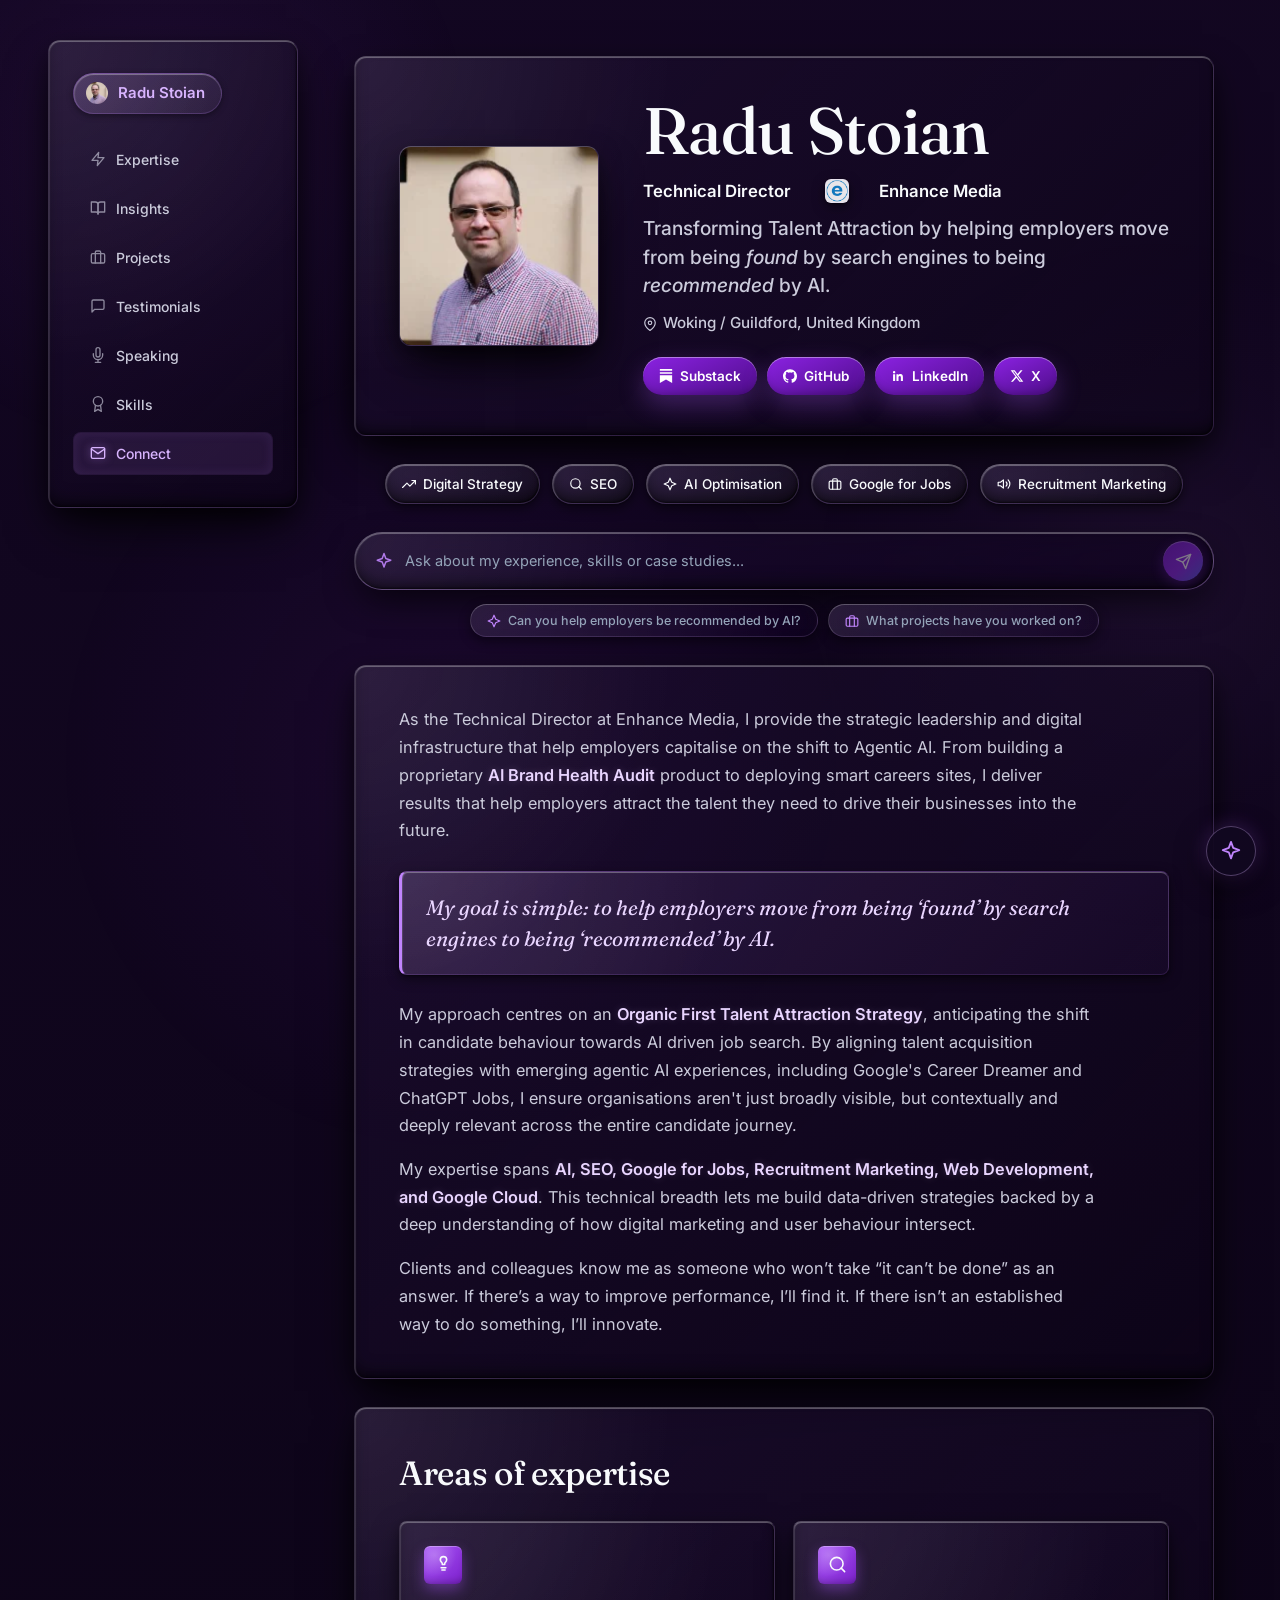
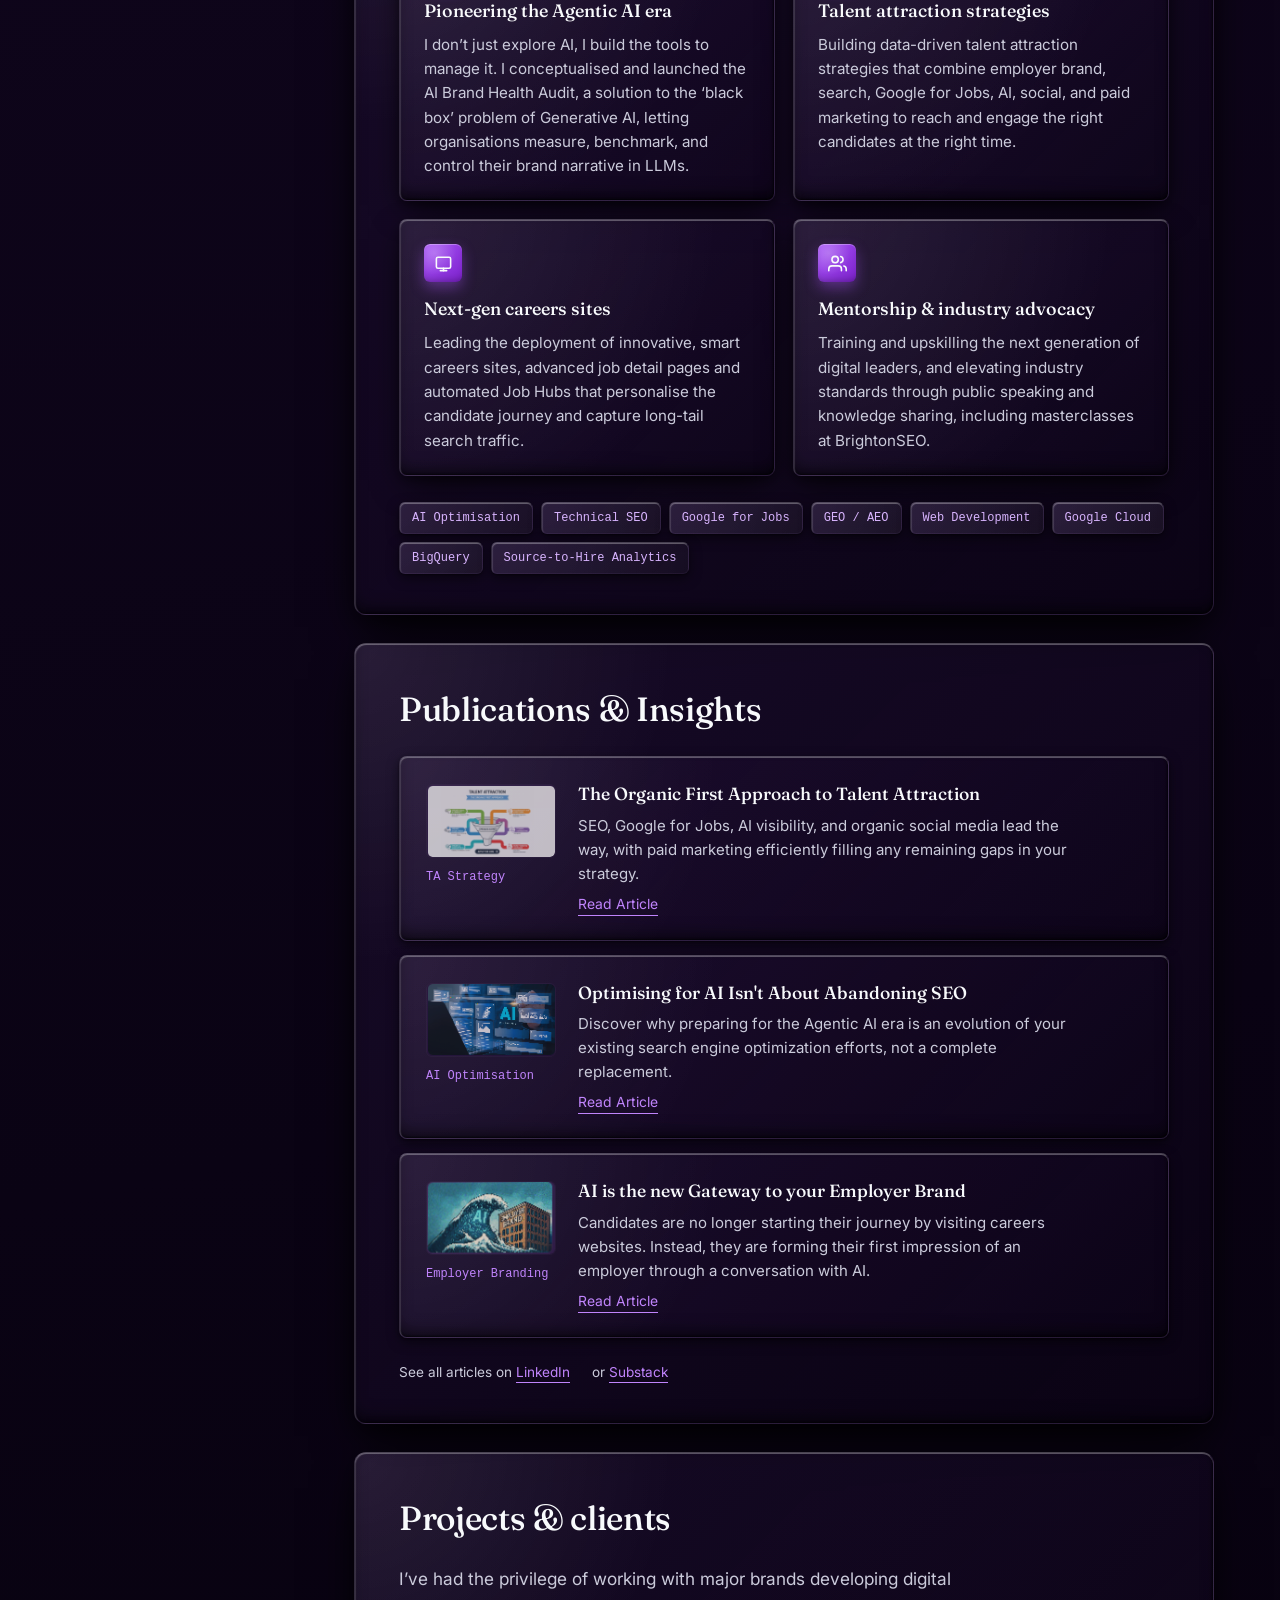
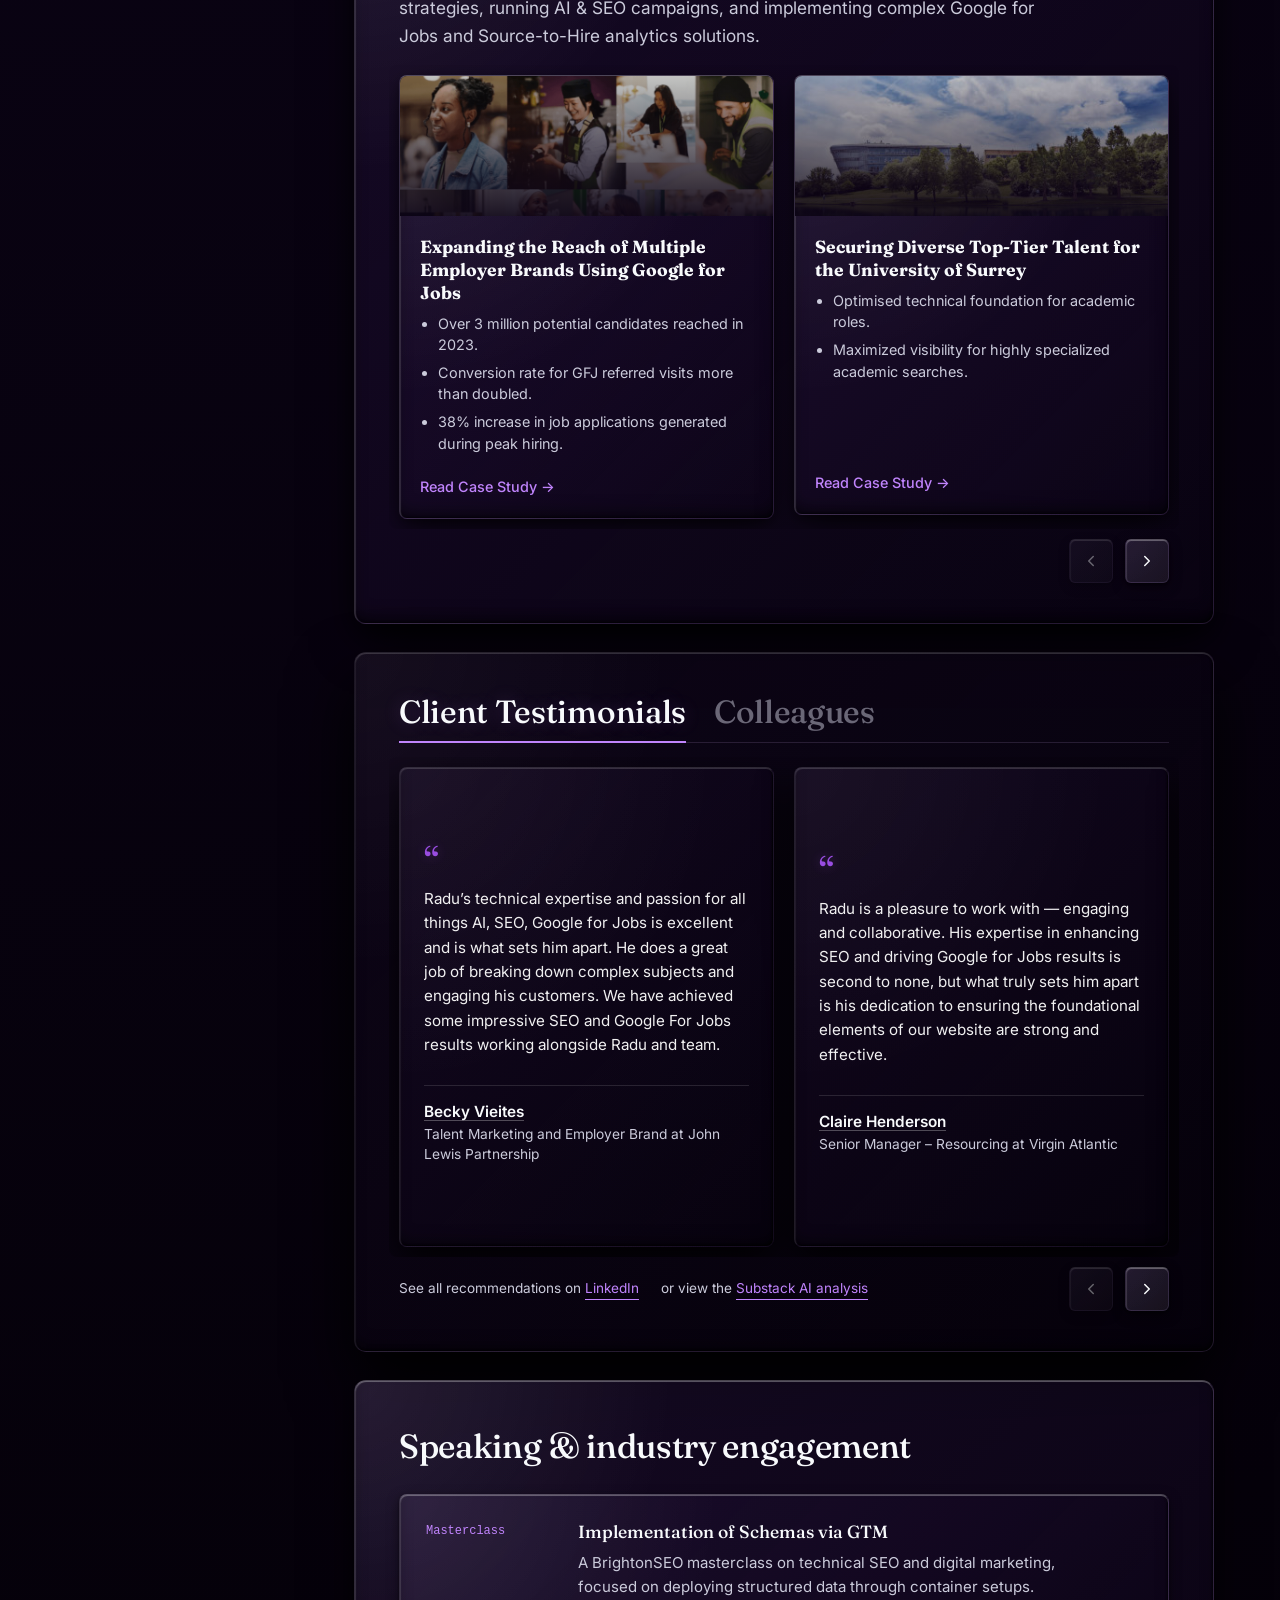
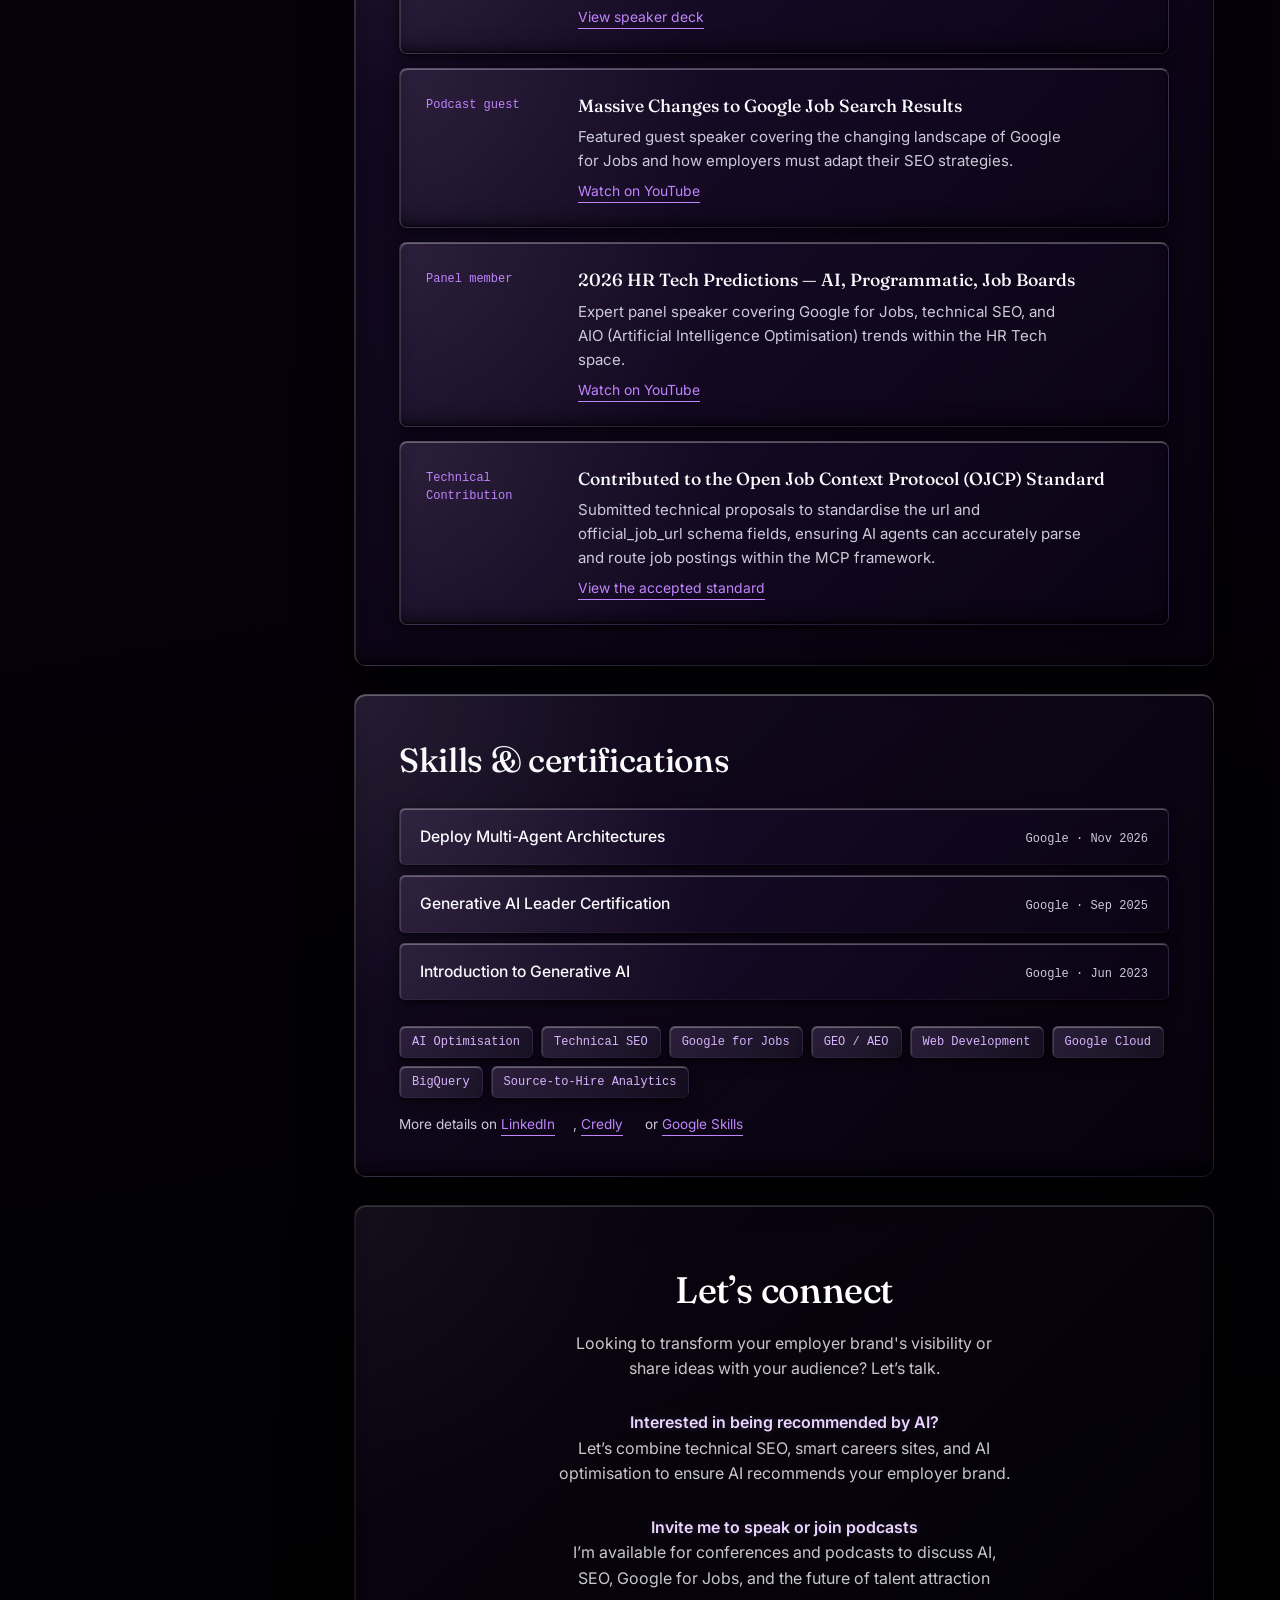
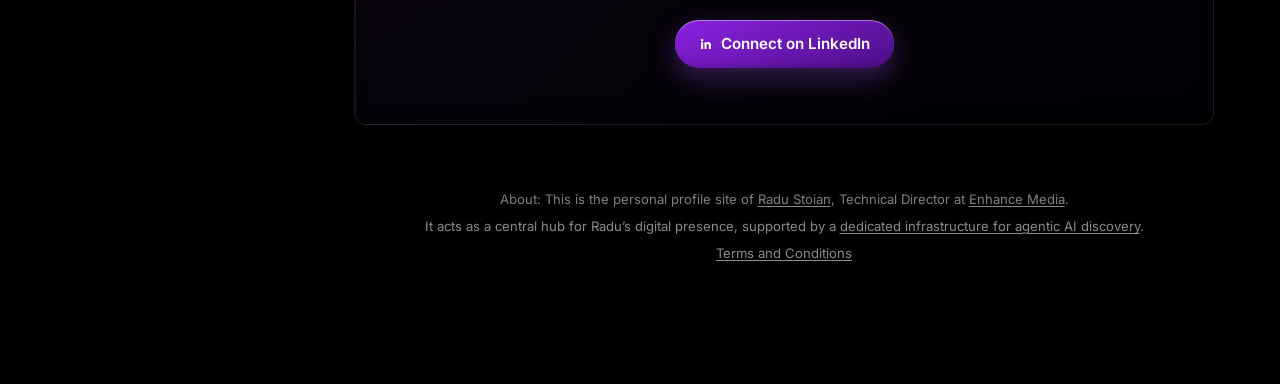
==== index.html @ 31a0b2cf "feat: add givenName and familyName to Person JSON-LD schema" ====
<!DOCTYPE html>
<html lang="en">
<head>
<meta charset="UTF-8">
<meta name="viewport" content="width=device-width, initial-scale=1.0, viewport-fit=cover, interactive-widget=resizes-content">
<title>Radu Stoian - Technical Director, Enhance Media</title>
<meta name="description" content="Radu Stoian is the Technical Director at Enhance Media. He helps employers move from search results to AI recommendations." />
<meta name="theme-color" content="#05010a">
<meta name="color-scheme" content="dark">
<meta name="robots" content="index, follow, max-image-preview:large">
<meta name="referrer" content="strict-origin-when-cross-origin">

<link rel="canonical" href="https://radustoian.com" />
<link rel="preload" as="image" href="/radu-stoian-enhance-media.webp" type="image/webp" fetchpriority="high">
<link rel="alternate" type="text/markdown" href="https://radustoian.com/index.md.txt" title="Markdown Version">
<link rel="describedby" type="text/markdown" href="https://radustoian.com/llms-full.txt">
<link rel="describedby" type="application/json" href="https://radustoian.com/metadata.json">
<link rel="ard" type="application/json" href="https://radustoian.com/.well-known/ard.json">
<link rel="ai-catalog" type="application/json" href="https://radustoian.com/.well-known/ai-catalog.json">
<link rel="api-catalog" type="application/linkset+json" href="https://radustoian.com/.well-known/api-catalog">
<link rel="mcp-server-card" type="application/json" href="https://radustoian.com/.well-known/mcp/server-card.json">
<link rel="mcp-server-card" type="application/json" href="https://radustoian.com/.well-known/mcp.json">
<link rel="poppy" type="application/json" href="https://radustoian.com/.well-known/poppy.json">
<link rel="icon" href="/favicon.ico" sizes="48x48">
<link rel="icon" type="image/png" sizes="32x32" href="/favicon-32x32.png">
<link rel="icon" type="image/png" sizes="16x16" href="/favicon-16x16.png">
<link rel="apple-touch-icon" sizes="180x180" href="/apple-touch-icon.png">

<!-- Open Graph / Facebook -->
<meta property="og:type" content="profile" />
<meta property="og:site_name" content="Radu Stoian" />
<meta property="og:title" content="Radu Stoian - Technical Director at Enhance Media" />
<meta property="og:description" content="Transforming TA by helping employers to be recommended by AI." />
<meta property="og:url" content="https://radustoian.com" />
<meta property="og:image" content="https://radustoian.com/radu-stoian-enhance-media.jpg" />
<meta property="og:image:width" content="640" />
<meta property="og:image:height" content="732" />
<meta property="og:image:alt" content="Portrait of Radu Stoian" />

<!-- Additional Profile Properties -->
<meta property="profile:first_name" content="Radu" />
<meta property="profile:last_name" content="Stoian" />

<!-- Twitter -->
<meta name="twitter:card" content="summary_large_image" />
<meta name="twitter:site" content="@radustoian" />
<meta name="twitter:title" content="Radu Stoian - Technical Director at Enhance Media" />
<meta name="twitter:description" content="Transforming TA by helping employers to be recommended by AI." />
<meta name="twitter:image" content="https://radustoian.com/radu-stoian-enhance-media.jpg" />

<script type="application/ld+json">
{"@context":"https://schema.org","@graph":[{"@type":"WebSite","@id":"https://radustoian.com/#website","name":"Radu Stoian","url":"https://radustoian.com/","sameAs":["http://radustoian.com/","http://www.radustoian.com/","https://www.radustoian.com/"]},{"@type":"ProfilePage","@id":"https://radustoian.com/#profilepage","mainEntity":{"@type":"Person","name":"Radu Stoian","givenName":"Radu","familyName":"Stoian","@id":"https://radustoian.com/#person","image":"https://radustoian.com/radu-stoian-enhance-media.jpg","url":"https://radustoian.com","sameAs":["https://www.linkedin.com/in/radustoian/","https://x.com/radustoian","https://radustoian.substack.com/","https://speakerdeck.com/radustoian","https://github.com/radustoian-em","https://www.google.com/search?kgmid=/g/11f0z_cqg1","https://experts.woorank.com/en/experts/radu-stoian","https://skillshop.exceedlms.com/profiles/6c9c49a5efd34efc970829ade94b0fe4","https://www.skills.google/public_profiles/0bafa027-1308-4e0e-acee-d3989a39c4c9","https://me.developers.google.com/u/radustoian","https://www.credly.com/users/radu-stoian-technical-director-enhance-media/history"],"jobTitle":"Technical Director","hasOccupation":{"@type":"Occupation","name":"Technical Director","description":"Leading digital strategy and AI innovation within the recruitment marketing sector."},"disambiguatingDescription":"Technical Director at Enhance Media specialising in AI strategy, technical SEO, and digital talent attraction.","description":"Radu Stoian is the Technical Director at Enhance Media. He manages a vibrant team of digital marketing experts and oversees the successful delivery of innovative solutions across AI, SEO, analytics, and web development. He provides the strategic leadership and digital infrastructure necessary for the Agentic AI era, helping employers achieve active recommendations from AI systems alongside high visibility on search engines.","homeLocation":{"@type":"Place","name":"Guildford, United Kingdom"},"workLocation":{"@type":"Place","name":"Woking, United Kingdom","address":{"@type":"PostalAddress","addressLocality":"Woking","addressCountry":"GB"}},"worksFor":{"@type":"Organization","name":"Enhance Media","url":"https://www.enhancemedia.co.uk/"},"knowsAbout":["Agentic AI","Artificial Intelligence (AI)","AI Optimisation","Generative AI","GEO","Google Tag Manager","Google for Jobs","International SEO","Natural Language Processing (NLP)","Public Speaking","SEO","SEO Audits","Search Engine Marketing (SEM)","Teaching Workshops","Team Leadership","Team Management","Technical SEO","Training","Web Development","WordPress","XML Sitemaps","schema.org"],"hasCredential":[{"@type":"EducationalOccupationalCredential","name":"Deploy Multi-Agent Architectures","url":"https://www.credly.com/badges/df77e0b7-f3b5-4526-b660-431885c31939","credentialCategory":"Certification","description":"Demonstrates skills in the following: building multi-agent systems with ADK, connecting agents with the Agent-to-Agent (A2A) protocol, integrating external tools using the Model Context Protocol (MCP), and deploying a complete multi-agent solution to Agent Engine.","recognizedBy":{"@type":"Organization","name":"Google"}},{"@type":"EducationalOccupationalCredential","name":"Google Cloud Generative AI Leader","url":"https://www.credly.com/badges/1c68eb06-8e06-4535-bf1e-aa6596f02a98/linked_in_profile","credentialCategory":"Certification","description":"A Generative AI Leader is a visionary professional with comprehensive knowledge of how gen AI can transform businesses. They have business-level knowledge of Google Cloud's gen AI offerings and understand how Google's AI-first approach can lead organizations toward innovative and responsible AI adoption. They influence gen AI-powered initiatives and identify opportunities across business functions and industries, using Google Cloud's enterprise-ready offerings to accelerate innovation.","recognizedBy":{"@type":"Organization","name":"Google Cloud"}},{"@type":"EducationalOccupationalCredential","name":"Bachelor of Science (BS), Organizational Management","credentialCategory":"Degree","recognizedBy":{"@type":"EducationalOrganization","name":"Henri Coanda Air Force Academy","url":"https://www.afahc.ro/index_en.html"}}],"alumniOf":[{"@type":"EducationalOrganization","name":"Henri Coanda Air Force Academy","url":"https://www.afahc.ro/index_en.html"}],"knowsLanguage":[{"@type":"Language","name":"English"},{"@type":"Language","name":"Romanian"},{"@type":"Language","name":"French"}],"subjectOf":[{"@type":"CreativeWork","@id":"https://www.linkedin.com/pulse/how-optimise-ais-chain-thought-radu-stoian-d873e/","url":"https://www.linkedin.com/pulse/how-optimise-ais-chain-thought-radu-stoian-d873e/","name":"How to optimise AI's chain of thought","author":{"@id":"https://radustoian.com/#person"}},{"@type":"CreativeWork","@id":"https://www.linkedin.com/pulse/organic-first-approach-talent-attraction-radu-stoian-augne/","url":"https://www.linkedin.com/pulse/organic-first-approach-talent-attraction-radu-stoian-augne/","name":"Organic first approach to talent attraction","author":{"@id":"https://radustoian.com/#person"}},{"@type":"CreativeWork","@id":"https://www.linkedin.com/pulse/optimising-ai-isnt-abandoning-seo-its-upgrading-radu-stoian-fwhke/","url":"https://www.linkedin.com/pulse/optimising-ai-isnt-abandoning-seo-its-upgrading-radu-stoian-fwhke/","name":"Optimising AI is an upgrade to SEO","author":{"@id":"https://radustoian.com/#person"}},{"@type":"CreativeWork","url":"https://brightonseo.com/events/october-2024/talks/masterclass-implementation-of-schemas-via-gtm","name":"BrightonSEO Masterclass","description":"Delivered masterclasses on technical SEO and digital marketing.","author":{"@id":"https://radustoian.com/#person"}},{"@type":"PodcastEpisode","url":"https://www.linkedin.com/events/breakingnews-massivechangestogo7074030922244771840/","sameAs":"https://www.youtube.com/watch?v=Mz3QAj39FFk","name":"Breaking News: Massive changes to Google job search results | ep.39","description":"Shared insights as a guest speaker on the changing landscape of Google job search results and how employers must adapt their SEO strategies.","contributor":{"@id":"https://radustoian.com/#person"}},{"@type":"PodcastEpisode","url":"https://www.linkedin.com/events/7400522688898830336/","sameAs":"https://www.youtube.com/watch?v=EO225qsp8ao","name":"2026 HR Tech Predictions - AI, Programmatic, Job Boards","description":"Featured expert speaker covering Google Jobs, SEO, and AIO trends for 2026 within the HR Tech and job board space.","contributor":{"@id":"https://radustoian.com/#person"}}]}}]}
</script>

<link rel="preconnect" href="https://fonts.googleapis.com">
<link rel="preconnect" href="https://fonts.gstatic.com" crossorigin>
<link rel="stylesheet" href="https://fonts.googleapis.com/css2?family=Fraunces:ital,opsz,wght@0,9..144,500;1,9..144,400&family=Inter:wght@400;500;600&display=swap">
<link rel="stylesheet" href="styles.css?v=4.2">
<link rel="stylesheet" href="chat-widget.css?v=4.1" media="print" onload="this.media='all'" id="nlwebChatStylesLink">
<noscript><link rel="stylesheet" href="chat-widget.css?v=4.1"></noscript>
<script src="js/script.js?v=3.8" defer></script>
<script src="js/webmcp.js" defer></script>
<script src="js/chat-widget.js?v=4.4" defer></script>
</head>
<body id="top">

<div class="orb orb-a"></div>
<div class="orb orb-b"></div>
<div class="orb orb-c"></div>
<div class="cursor-glow" id="cursorGlow"></div>

<div class="app-layout">
  <button class="nav-toggle" id="navToggle" aria-label="Toggle navigation" aria-expanded="false">
    <svg viewBox="0 0 24 24" stroke="currentColor" stroke-width="2" stroke-linecap="round" aria-hidden="true" focusable="false"><use href="icons.svg#icon-menu"></use></svg>
  </button>
  <div class="nav-backdrop" id="navBackdrop" aria-hidden="true"></div>
  <div class="ask-backdrop" id="askBackdrop" aria-hidden="true"></div>
  
  <nav class="navbar" id="navbar" aria-label="Main Navigation">
    <div class="nav-glass">
      <a href="#top" class="nav-home" aria-label="Radu Stoian - Back to top">
        <img src="/radu-stoian-enhance-media.webp" width="22" height="22" alt="Radu Stoian Technical Director Enhance Media headshot" decoding="async">
        <span class="nav-home-text">Radu Stoian</span>
      </a>
      
      <ul class="nav-links" id="navLinks">
        <li><a href="#expertise"><svg class="nav-icon" viewBox="0 0 24 24" aria-hidden="true" focusable="false"><use href="icons.svg#icon-expertise"></use></svg> Expertise</a></li>
        <li><a href="#insights"><svg class="nav-icon" viewBox="0 0 24 24" aria-hidden="true" focusable="false"><use href="icons.svg#icon-insights"></use></svg> Insights</a></li>
        <li><a href="#projects"><svg class="nav-icon" viewBox="0 0 24 24" aria-hidden="true" focusable="false"><use href="icons.svg#icon-projects"></use></svg> Projects</a></li>
        <li><a href="#testimonials"><svg class="nav-icon" viewBox="0 0 24 24" aria-hidden="true" focusable="false"><use href="icons.svg#icon-testimonials"></use></svg> Testimonials</a></li>
        <li><a href="#speaking"><svg class="nav-icon" viewBox="0 0 24 24" aria-hidden="true" focusable="false"><use href="icons.svg#icon-speaking"></use></svg> Speaking</a></li>
        <li><a href="#skills"><svg class="nav-icon" viewBox="0 0 24 24" aria-hidden="true" focusable="false"><use href="icons.svg#icon-skills"></use></svg> Skills</a></li>
        <li><a href="#connect"><svg class="nav-icon" viewBox="0 0 24 24" aria-hidden="true" focusable="false"><use href="icons.svg#icon-connect"></use></svg> Connect</a></li>
      </ul>
    </div>
  </nav>

  <main class="wrap" id="main">

    <header class="hero panel">
      <div class="hero-portrait card-3d">
        <picture>
          <source srcset="/radu-stoian-enhance-media.webp" type="image/webp">
          <img src="/radu-stoian-enhance-media.jpg" width="200" height="200" alt="Radu Stoian Technical Director Enhance Media headshot" fetchpriority="high" decoding="sync">
        </picture>
        <div class="fallback" style="display:none;">RS</div>
      </div>
      <div>
        <h1>Radu Stoian</h1>
        <div class="hero-title-row">
          <div class="company-info">
            <a href="https://www.linkedin.com/in/radustoian/" target="_blank" rel="noopener" class="em-link">
              Technical Director
              <svg class="em-arrow" viewBox="0 0 24 24" aria-hidden="true" focusable="false"><use href="icons.svg#icon-arrow"></use></svg>
            </a>
          </div>
          <div class="company-info">
            <img src="/enhance-media-small-logo.webp" width="24" height="24" alt="Enhance Media Logo" decoding="async">
            <a href="https://www.enhancemedia.co.uk/" target="_blank" rel="noopener" class="em-link">
              Enhance Media
              <svg class="em-arrow" viewBox="0 0 24 24" aria-hidden="true" focusable="false"><use href="icons.svg#icon-arrow"></use></svg>
            </a>
          </div>
        </div>
        <p class="role">Transforming Talent Attraction by helping employers move from being <em>found</em> by search engines to being <em>recommended</em> by AI.</p>
        <div class="location">
          <svg class="icon" viewBox="0 0 24 24" aria-hidden="true" focusable="false"><use href="icons.svg#icon-location"></use></svg>
          Woking / Guildford, United Kingdom
        </div>
        <div class="hero-links">
          <a class="pill-link card-3d" href="https://radustoian.substack.com/" target="_blank" rel="noopener">
            <svg viewBox="0 0 24 24" aria-hidden="true" focusable="false"><use href="icons.svg#icon-substack"></use></svg> Substack
          </a>
          <a class="pill-link card-3d" href="https://github.com/radustoian-em" target="_blank" rel="noopener">
            <svg viewBox="0 0 24 24" aria-hidden="true" focusable="false"><use href="icons.svg#icon-github"></use></svg> GitHub
          </a>
          <a class="pill-link card-3d" href="https://www.linkedin.com/in/radustoian/" target="_blank" rel="noopener">
            <svg viewBox="0 0 24 24" aria-hidden="true" focusable="false"><use href="icons.svg#icon-linkedin"></use></svg> LinkedIn
          </a>
          <a class="pill-link card-3d" href="https://x.com/radustoian" target="_blank" rel="noopener">
            <svg viewBox="0 0 24 24" aria-hidden="true" focusable="false"><use href="icons.svg#icon-x"></use></svg> X
          </a>
        </div>
      </div>
    </header>

    <section id="quick-labels">
      <div class="highlights-grid">
        <a href="#expertise" class="highlight-tag card-3d">
          <svg viewBox="0 0 24 24" aria-hidden="true" focusable="false"><use href="icons.svg#icon-strategy"></use></svg> Digital Strategy
        </a>
        <a href="#expertise" class="highlight-tag card-3d">
          <svg viewBox="0 0 24 24" aria-hidden="true" focusable="false"><use href="icons.svg#icon-seo"></use></svg> SEO
        </a>
        <a href="#expertise" class="highlight-tag card-3d">
          <svg viewBox="0 0 24 24" aria-hidden="true" focusable="false"><use href="icons.svg#icon-ai"></use></svg> AI Optimisation
        </a>
        <a href="#expertise" class="highlight-tag card-3d">
          <svg viewBox="0 0 24 24" aria-hidden="true" focusable="false"><use href="icons.svg#icon-projects"></use></svg> Google for Jobs
        </a>
        <a href="#expertise" class="highlight-tag card-3d">
          <svg viewBox="0 0 24 24" aria-hidden="true" focusable="false"><use href="icons.svg#icon-recruitment"></use></svg> Recruitment Marketing
        </a>
      </div>
    </section>

    <section id="ask-bar" class="ask-section" aria-label="Ask Radu AI">
      <div class="ask-bar-wrap" id="askBarWrap">
        <form class="ask-input-form" id="askInputForm" role="search">
          <span class="ask-input-icon" aria-hidden="true">
            <svg viewBox="0 0 24 24" fill="none" stroke="currentColor" stroke-width="2" stroke-linecap="round" stroke-linejoin="round"><path d="M12 2l2.4 6.6L21 11l-6.6 2.4L12 20l-2.4-6.6L3 11l6.6-2.4z"/></svg>
          </span>
          <textarea
            class="ask-input"
            id="askTextInput"
            rows="1"
            maxlength="300"
            autocomplete="off"
            placeholder="Ask about my experience, skills or case studies..."
            aria-label="Ask about my experience, skills or case studies..."
            aria-controls="askAnswerPanel"
          ></textarea>
          <button type="submit" class="ask-send-btn" id="askSendBtn" disabled aria-label="Send message">
            <svg viewBox="0 0 24 24" fill="none" stroke="currentColor" stroke-width="2" stroke-linecap="round" stroke-linejoin="round" aria-hidden="true"><line x1="22" y1="2" x2="11" y2="13"></line><polygon points="22 2 15 22 11 13 2 9 22 2"></polygon></svg>
          </button>
        </form>

        <div class="ask-suggestions" id="askSuggestions" role="group" aria-label="Suggested questions">
          <button type="button" class="ask-chip card-3d" data-query="Can you help employers be recommended by AI?">
            <svg class="ask-chip-icon" viewBox="0 0 24 24" aria-hidden="true" focusable="false"><use href="icons.svg#icon-ai"></use></svg>
            <span>Can you help employers be recommended by AI?</span>
          </button>
          <button type="button" class="ask-chip card-3d" data-query="What projects have you worked on?">
            <svg class="ask-chip-icon" viewBox="0 0 24 24" aria-hidden="true" focusable="false"><use href="icons.svg#icon-projects"></use></svg>
            <span>What projects have you worked on?</span>
          </button>
        </div>

        <div class="ask-answer-panel" id="askAnswerPanel" role="region" aria-label="Conversation answer" aria-hidden="true">
          <header class="ask-answer-header">
            <div class="ask-answer-actions">
              <button type="button" class="nlweb-icon-btn" id="askResetBtn" title="Reset conversation" aria-label="Reset conversation">
                <span style="width: 16px; height: 16px; display: inline-flex;"><svg viewBox="0 0 24 24" fill="none" stroke="currentColor" stroke-width="2" stroke-linecap="round" stroke-linejoin="round" aria-hidden="true"><polyline points="1 4 1 10 7 10"></polyline><path d="M3.51 15a9 9 0 1 0 2.13-9.36L1 10"></path></svg></span>
              </button>
              <button type="button" class="nlweb-icon-btn" id="askCloseBtn" title="Close conversation" aria-label="Close conversation">
                <span style="width: 18px; height: 18px; display: inline-flex;"><svg viewBox="0 0 24 24" fill="none" stroke="currentColor" stroke-width="2" stroke-linecap="round" stroke-linejoin="round" aria-hidden="true"><line x1="18" y1="6" x2="6" y2="18"></line><line x1="6" y1="6" x2="18" y2="18"></line></svg></span>
              </button>
            </div>
          </header>

          <div class="nlweb-messages ask-answer-messages" id="askAnswerBody" role="log" aria-live="polite">
            <!-- Rendered Messages will go here -->
          </div>

          <footer class="nlweb-footer ask-answer-footer" id="askAnswerFooter">
            <form class="nlweb-input-form" id="askFollowupForm">
              <textarea
                class="nlweb-input"
                id="askFollowupInput"
                rows="2"
                maxlength="300"
                placeholder="Ask a follow-up question..."
                aria-label="Ask a follow-up question about Radu Stoian"
              ></textarea>
              <button type="submit" class="nlweb-send-btn" id="askFollowupSendBtn" disabled aria-label="Send message">
                <span style="width: 16px; height: 16px; display: inline-flex;"><svg viewBox="0 0 24 24" fill="none" stroke="currentColor" stroke-width="2" stroke-linecap="round" stroke-linejoin="round" aria-hidden="true"><line x1="22" y1="2" x2="11" y2="13"></line><polygon points="22 2 15 22 11 13 2 9 22 2"></polygon></svg></span>
              </button>
            </form>
            <div class="nlweb-footer-sub">
              <span>Grounded live via <a href="/ask" target="_blank" rel="noopener">/ask</a> NLWeb and Gemini &middot; <a href="/terms-and-conditions.html" rel="nofollow">see Terms and Conditions</a></span>
            </div>
          </footer>
        </div>
      </div>
    </section>

    <section id="about" aria-label="About Radu Stoian">
      <div class="panel">
        <p>As the Technical Director at Enhance Media, I provide the strategic leadership and digital infrastructure that help employers capitalise on the shift to Agentic AI. From building a proprietary <strong>AI Brand Health Audit</strong> product to deploying smart careers sites, I deliver results that help employers attract the talent they need to drive their businesses into the future.</p>
        <div class="mission-line">My goal is simple: to help employers move from being &lsquo;found&rsquo; by search engines to being &lsquo;recommended&rsquo; by AI.</div>
        <p>My approach centres on an <strong>Organic First Talent Attraction Strategy</strong>, anticipating the shift in candidate behaviour towards AI driven job search. By aligning talent acquisition strategies with emerging agentic AI experiences, including Google's Career Dreamer and ChatGPT Jobs, I ensure organisations aren't just broadly visible, but contextually and deeply relevant across the entire candidate journey.</p>
        <p>My expertise spans <strong>AI, SEO, Google for Jobs, Recruitment Marketing, Web Development, and Google Cloud</strong>. This technical breadth lets me build data-driven strategies backed by a deep understanding of how digital marketing and user behaviour intersect.</p>
        <p>Clients and colleagues know me as someone who won&rsquo;t take &ldquo;it can&rsquo;t be done&rdquo; as an answer. If there&rsquo;s a way to improve performance, I&rsquo;ll find it. If there isn&rsquo;t an established way to do something, I&rsquo;ll innovate.</p>
      </div>
    </section>

    <section id="expertise">
      <div class="panel">
        <h2 class="section-title">Areas of expertise</h2>
        <div class="slider-wrapper" data-carousel data-carousel-mode="mobile-only" data-carousel-id="expertise">
          <div class="slider-viewport" id="expertiseViewport" role="region" aria-roledescription="carousel" aria-label="Areas of expertise">
            <div class="slider-track expertise-grid" id="expertiseTrack">
              <div class="expertise-card card-3d" role="group" aria-roledescription="slide" aria-label="1 of 4">
                <div class="expertise-icon"><svg viewBox="0 0 24 24" aria-hidden="true" focusable="false"><use href="icons.svg#icon-bulb"></use></svg></div>
                <h3>Pioneering the Agentic AI era</h3>
                <p>I don&rsquo;t just explore AI, I build the tools to manage it. I conceptualised and launched the AI Brand Health Audit, a solution to the &lsquo;black box&rsquo; problem of Generative AI, letting organisations measure, benchmark, and control their brand narrative in LLMs.</p>
              </div>
              <div class="expertise-card card-3d" role="group" aria-roledescription="slide" aria-label="2 of 4">
                <div class="expertise-icon"><svg viewBox="0 0 24 24" aria-hidden="true" focusable="false"><use href="icons.svg#icon-seo"></use></svg></div>
                <h3>Talent attraction strategies</h3>
                <p>Building data-driven talent attraction strategies that combine employer brand, search, Google for Jobs, AI, social, and paid marketing to reach and engage the right candidates at the right time.</p>
              </div>
              <div class="expertise-card card-3d" role="group" aria-roledescription="slide" aria-label="3 of 4">
                <div class="expertise-icon"><svg viewBox="0 0 24 24" aria-hidden="true" focusable="false"><use href="icons.svg#icon-desktop"></use></svg></div>
                <h3>Next-gen careers sites</h3>
                <p>Leading the deployment of innovative, smart careers sites, advanced job detail pages and automated Job Hubs that personalise the candidate journey and capture long-tail search traffic.</p>
              </div>
              <div class="expertise-card card-3d" role="group" aria-roledescription="slide" aria-label="4 of 4">
                <div class="expertise-icon"><svg viewBox="0 0 24 24" aria-hidden="true" focusable="false"><use href="icons.svg#icon-users"></use></svg></div>
                <h3>Mentorship &amp; industry advocacy</h3>
                <p>Training and upskilling the next generation of digital leaders, and elevating industry standards through public speaking and knowledge sharing, including masterclasses at BrightonSEO.</p>
              </div>
            </div>
          </div>
          <div class="slider-controls">
            <button class="slider-btn" id="expertisePrev" data-carousel-prev aria-label="Previous expertise area" aria-controls="expertiseTrack"><svg viewBox="0 0 24 24" aria-hidden="true" focusable="false"><use href="icons.svg#icon-prev"></use></svg></button>
            <button class="slider-btn" id="expertiseNext" data-carousel-next aria-label="Next expertise area" aria-controls="expertiseTrack"><svg viewBox="0 0 24 24" aria-hidden="true" focusable="false"><use href="icons.svg#icon-next"></use></svg></button>
          </div>
        </div>
        <div class="skill-tags">
          <span class="skill-tag">AI Optimisation</span> <span class="skill-tag">Technical SEO</span>
          <span class="skill-tag">Google for Jobs</span> <span class="skill-tag">GEO / AEO</span>
          <span class="skill-tag">Web Development</span> <span class="skill-tag">Google Cloud</span>
          <span class="skill-tag">BigQuery</span> <span class="skill-tag">Source-to-Hire Analytics</span>
        </div>
      </div>
    </section>

    <section id="insights">
      <div class="panel">
        <h2 class="section-title">Publications &amp; Insights</h2>
        <div class="slider-wrapper" data-carousel data-carousel-mode="mobile-only" data-carousel-id="insights">
          <div class="slider-viewport" id="insightsViewport" role="region" aria-roledescription="carousel" aria-label="Publications and Insights">
            <div class="slider-track talk-list" id="insightsTrack">
              <div class="talk-item card-3d" role="group" aria-roledescription="slide" aria-label="1 of 3">
                <div class="talk-format">
                  <img src="/organic-first-approach.png" width="130" height="74" alt="TA Strategy Thumbnail" class="talk-thumb" loading="lazy" decoding="async"><span>TA Strategy</span>
                </div>
                <div>
                  <h3><a href="https://radustoian.substack.com/p/the-organic-first-approach-to-talent" target="_blank" rel="noopener">The Organic First Approach to Talent Attraction</a></h3>
                  <p>SEO, Google for Jobs, AI visibility, and organic social media lead the way, with paid marketing efficiently filling any remaining gaps in your strategy.</p>
                  <div class="talk-links">
                    <a href="https://radustoian.substack.com/p/the-organic-first-approach-to-talent" target="_blank" rel="noopener" class="article-link"><span class="link-text">Read Article</span><svg class="em-arrow" viewBox="0 0 24 24" aria-hidden="true" focusable="false"><use href="icons.svg#icon-arrow"></use></svg></a>
                  </div>
                </div>
              </div>
              <div class="talk-item card-3d" role="group" aria-roledescription="slide" aria-label="2 of 3">
                <div class="talk-format">
                  <img src="/ai-optimisation.png" width="130" height="74" alt="AI Optimisation Thumbnail" class="talk-thumb" loading="lazy" decoding="async"><span>AI Optimisation</span>
                </div>
                <div>
                  <h3><a href="https://www.linkedin.com/pulse/optimising-ai-isnt-abandoning-seo-its-upgrading-radu-stoian-fwhke/" target="_blank" rel="noopener">Optimising for AI Isn't About Abandoning SEO</a></h3>
                  <p>Discover why preparing for the Agentic AI era is an evolution of your existing search engine optimization efforts, not a complete replacement.</p>
                  <div class="talk-links">
                    <a href="https://www.linkedin.com/pulse/optimising-ai-isnt-abandoning-seo-its-upgrading-radu-stoian-fwhke/" target="_blank" rel="noopener" class="article-link"><span class="link-text">Read Article</span><svg class="em-arrow" viewBox="0 0 24 24" aria-hidden="true" focusable="false"><use href="icons.svg#icon-arrow"></use></svg></a>
                  </div>
                </div>
              </div>
              <div class="talk-item card-3d" role="group" aria-roledescription="slide" aria-label="3 of 3">
                <div class="talk-format">
                  <img src="/ai-employer-brand.png" width="130" height="74" alt="Employer Branding Thumbnail" class="talk-thumb" loading="lazy" decoding="async"><span>Employer Branding</span>
                </div>
                <div>
                  <h3><a href="https://www.linkedin.com/pulse/ai-new-gateway-your-employer-brand-radu-stoian-pms4e/" target="_blank" rel="noopener">AI is the new Gateway to your Employer Brand</a></h3>
                  <p>Candidates are no longer starting their journey by visiting careers websites. Instead, they are forming their first impression of an employer through a conversation with AI.</p>
                  <div class="talk-links">
                    <a href="https://www.linkedin.com/pulse/ai-new-gateway-your-employer-brand-radu-stoian-pms4e/" target="_blank" rel="noopener" class="article-link"><span class="link-text">Read Article</span><svg class="em-arrow" viewBox="0 0 24 24" aria-hidden="true" focusable="false"><use href="icons.svg#icon-arrow"></use></svg></a>
                  </div>
                </div>
              </div>
            </div>
          </div>
          <div class="slider-controls">
            <button class="slider-btn" id="insightsPrev" data-carousel-prev aria-label="Previous publication" aria-controls="insightsTrack"><svg viewBox="0 0 24 24" aria-hidden="true" focusable="false"><use href="icons.svg#icon-prev"></use></svg></button>
            <button class="slider-btn" id="insightsNext" data-carousel-next aria-label="Next publication" aria-controls="insightsTrack"><svg viewBox="0 0 24 24" aria-hidden="true" focusable="false"><use href="icons.svg#icon-next"></use></svg></button>
          </div>
        </div>
        <div><br><p class="testimonial-note">See all articles on <a href="https://www.linkedin.com/in/radustoian/recent-activity/articles/" target="_blank" rel="noopener" class="em-link testimonial-link"><span class="link-text">LinkedIn</span><svg class="em-arrow" viewBox="0 0 24 24" aria-hidden="true" focusable="false"><use href="icons.svg#icon-arrow"></use></svg></a> or <a href="https://radustoian.substack.com/" target="_blank" rel="noopener" class="em-link testimonial-link"><span class="link-text">Substack</span><svg class="em-arrow" viewBox="0 0 24 24" aria-hidden="true" focusable="false"><use href="icons.svg#icon-arrow"></use></svg></a></p></div>
      </div>
    </section>

    <section id="projects">
      <div class="panel">
        <h2 class="section-title">Projects &amp; clients</h2>
        <p class="lede">I&rsquo;ve had the privilege of working with major brands developing digital strategies, running AI &amp; SEO campaigns, and implementing complex Google for Jobs and Source-to-Hire analytics solutions.</p>
        
        <div class="slider-wrapper" data-carousel data-carousel-mode="always" data-carousel-id="projects">
          <div class="slider-viewport" id="expViewport" role="region" aria-roledescription="carousel" aria-label="Projects and Client Case Studies">
            <div class="slider-track" id="expTrack">
              <div class="case-card card-3d" role="group" aria-roledescription="slide" aria-label="1 of 4">
                <div class="case-thumb">
                  <img src="/jlp-jobs-case-study1.webp" width="400" height="240" alt="John Lewis Partnership" loading="lazy" decoding="async" data-fallback-src="https://images.unsplash.com/photo-1604719312566-8912e9227c6a?w=600&auto=format&fit=crop&q=80">
                  <div class="case-thumb-overlay"></div>
                </div>
                <div class="case-body">
                  <h3>Expanding the Reach of Multiple Employer Brands Using Google for Jobs</h3>
                  <ul>
                    <li>Over 3 million potential candidates reached in 2023.</li>
                    <li>Conversion rate for GFJ referred visits more than doubled.</li>
                    <li>38% increase in job applications generated during peak hiring.</li>
                  </ul>
                  <a href="https://www.enhancemedia.co.uk/case-study/expanding-the-reach-of-multiple-employer-brands-using-google-for-jobs/" target="_blank" rel="noopener" class="case-link">Read Case Study &rarr;</a>
                </div>
              </div>
              
              <div class="case-card card-3d" role="group" aria-roledescription="slide" aria-label="2 of 4">
                <div class="case-thumb">
                  <img src="/university-of-surrey-case-study.jpg" width="400" height="240" alt="University of Surrey" loading="lazy" decoding="async" data-fallback-src="https://images.unsplash.com/photo-1541339907198-e08756dedf3f?w=600&auto=format&fit=crop&q=80">
                  <div class="case-thumb-overlay"></div>
                </div>
                <div class="case-body">
                  <h3>Securing Diverse Top-Tier Talent for the University of Surrey</h3>
                  <ul>
                    <li>Optimised technical foundation for academic roles.</li>
                    <li>Maximized visibility for highly specialized academic searches.</li>
                  </ul>
                  <a href="https://www.enhancemedia.co.uk/case-study/securing-diverse-top-tier-talent-for-the-university-of-surrey/" target="_blank" rel="noopener" class="case-link">Read Case Study &rarr;</a>
                </div>
              </div>
              
              <div class="case-card card-3d" role="group" aria-roledescription="slide" aria-label="3 of 4">
                <div class="case-thumb">
                  <img src="/virgin-atlantic-case-study.jpg" width="400" height="240" alt="Virgin Atlantic" loading="lazy" decoding="async" data-fallback-src="https://images.unsplash.com/photo-1436491865332-7a61a109cc05?w=600&auto=format&fit=crop&q=80">
                  <div class="case-thumb-overlay"></div>
                </div>
                <div class="case-body">
                  <h3>Making Cabin Crew Applications Soar for Virgin Atlantic</h3>
                  <ul>
                    <li>Transformed digital presence into a "Talent Magnet".</li>
                    <li>Established robust foundational technical SEO elements.</li>
                    <li>Drove significant enhancements across Google for Jobs.</li>
                  </ul>
                  <a href="https://www.enhancemedia.co.uk/case-study/making-cabin-crew-applications-soar-for-virgin-atlantic/" target="_blank" rel="noopener" class="case-link">Read Case Study &rarr;</a>
                </div>
              </div>
              
              <div class="case-card card-3d" role="group" aria-roledescription="slide" aria-label="4 of 4">
                <div class="case-thumb">
                  <img src="/jlp-smart-job-search-case-study.webp" width="400" height="240" alt="JLP Smart Careers Site" loading="lazy" decoding="async" data-fallback-src="https://images.unsplash.com/photo-1556740738-b6a63e27c4df?w=600&auto=format&fit=crop&q=80">
                  <div class="case-thumb-overlay"></div>
                </div>
                <div class="case-body">
                  <h3>Transforming JLP's Candidate Experience with a Smart Careers Site</h3>
                  <ul>
                    <li>50k candidates monthly use the "jobs near me" tool.</li>
                    <li>2.5k visitors monthly interact with the chatbot.</li>
                    <li>EVP content page visits increased by 10% overall.</li>
                  </ul>
                  <a href="https://www.enhancemedia.co.uk/case-study/transforming-jlps-candidate-experience-with-a-smart-careers-site/" target="_blank" rel="noopener" class="case-link">Read Case Study &rarr;</a>
                </div>
              </div>
            </div>
          </div>
          <div class="slider-controls">
            <button class="slider-btn" id="expPrev" data-carousel-prev aria-label="Previous case studies" aria-controls="expTrack"><svg viewBox="0 0 24 24" aria-hidden="true" focusable="false"><use href="icons.svg#icon-prev"></use></svg></button>
            <button class="slider-btn" id="expNext" data-carousel-next aria-label="Next case studies" aria-controls="expTrack"><svg viewBox="0 0 24 24" aria-hidden="true" focusable="false"><use href="icons.svg#icon-next"></use></svg></button>
          </div>
        </div>
      </div>
    </section>

    <section id="testimonials">
      <div class="panel panel--deep">
        <div class="testimonials-header">
          <h2 class="section-title testimonials-mobile-heading" id="testimonialsActiveHeading">Client Testimonials</h2>
          <button type="button" class="testimonials-burger-btn" id="testimonialsBurgerBtn" aria-label="Switch to Colleagues testimonials" title="Switch between Client Testimonials and Colleagues">
            <svg class="burger-icon" viewBox="0 0 24 24" fill="none" stroke="currentColor" stroke-width="2" stroke-linecap="round" stroke-linejoin="round" aria-hidden="true" focusable="false">
              <line x1="4" y1="8" x2="20" y2="8"></line>
              <polyline points="16 4.5 20 8 16 11.5"></polyline>
              <line x1="20" y1="16" x2="4" y2="16"></line>
              <polyline points="8 12.5 4 16 8 19.5"></polyline>
            </svg>
          </button>
          <div class="testimonials-tabs" id="testimonialsTabs" role="tablist" aria-label="Testimonials categories">
            <button type="button" class="testimonial-tab-btn is-active" id="clientTab" role="tab" aria-selected="true" aria-controls="clientTestimonialsPanel" tabindex="0">Client Testimonials</button>
            <button type="button" class="testimonial-tab-btn" id="colleagueTab" role="tab" aria-selected="false" aria-controls="colleagueTestimonialsPanel" tabindex="-1">Colleagues</button>
          </div>
        </div>
        
        <div class="testimonials-tabpanel is-active" id="clientTestimonialsPanel" role="tabpanel" aria-labelledby="clientTab">
        <div class="slider-wrapper" data-carousel data-carousel-mode="always" data-carousel-id="testimonials">
          <div class="slider-viewport" id="testViewport" role="region" aria-roledescription="carousel" aria-label="Client Testimonials">
            <div class="slider-track" id="testTrack">
              <div class="testimonial-card card-3d" role="group" aria-roledescription="slide" aria-label="1 of 8">
                <div class="quote-mark" aria-hidden="true">&ldquo;</div>
                <button type="button" class="testimonial-expand-btn" aria-label="Expand testimonial by Becky Vieites"><svg viewBox="0 0 24 24" aria-hidden="true" focusable="false"><use href="icons.svg#icon-expand"></use></svg><span>Expand</span></button>
                <blockquote tabindex="0" role="region" aria-label="Client testimonial by Becky Vieites">Radu&rsquo;s technical expertise and passion for all things AI, SEO, Google for Jobs is excellent and is what sets him apart. He does a great job of breaking down complex subjects and engaging his customers. We have achieved some impressive SEO and Google For Jobs results working alongside Radu and team.</blockquote>
                <div class="testimonial-attr">
                  <span class="name"><a href="https://www.linkedin.com/in/beckyvieites/" target="_blank" rel="noopener">Becky Vieites</a></span>
                  <span class="role">Talent Marketing and Employer Brand at John Lewis Partnership</span>
                </div>
              </div>
              
              <div class="testimonial-card card-3d" role="group" aria-roledescription="slide" aria-label="2 of 8">
                <div class="quote-mark" aria-hidden="true">&ldquo;</div>
                <button type="button" class="testimonial-expand-btn" aria-label="Expand testimonial by Claire Henderson"><svg viewBox="0 0 24 24" aria-hidden="true" focusable="false"><use href="icons.svg#icon-expand"></use></svg><span>Expand</span></button>
                <blockquote tabindex="0" role="region" aria-label="Client testimonial by Claire Henderson">Radu is a pleasure to work with &mdash; engaging and collaborative. His expertise in enhancing SEO and driving Google for Jobs results is second to none, but what truly sets him apart is his dedication to ensuring the foundational elements of our website are strong and effective.</blockquote>
                <div class="testimonial-attr">
                  <span class="name"><a href="https://www.linkedin.com/in/claire-henderson-58565457/" target="_blank" rel="noopener">Claire Henderson</a></span>
                  <span class="role">Senior Manager &ndash; Resourcing at Virgin Atlantic</span>
                </div>
              </div>
              
              <div class="testimonial-card card-3d" role="group" aria-roledescription="slide" aria-label="3 of 8">
                <div class="quote-mark" aria-hidden="true">&ldquo;</div>
                <button type="button" class="testimonial-expand-btn" aria-label="Expand testimonial by Jemima Arnold"><svg viewBox="0 0 24 24" aria-hidden="true" focusable="false"><use href="icons.svg#icon-expand"></use></svg><span>Expand</span></button>
                <blockquote tabindex="0" role="region" aria-label="Client testimonial by Jemima Arnold">Radu and I have worked together for over five years, in his role at Enhance media and mine at Mott MacDonald, and he has significantly contributed to the success of our SEO, analytics and other digital projects. It’s clear that Radu loves what he does, and he strives to find the best solution.</blockquote>
                <div class="testimonial-attr">
                  <span class="name"><a href="https://www.linkedin.com/in/jemimaarnold/" target="_blank" rel="noopener">Jemima Arnold</a></span>
                  <span class="role">People systems lead, talent acquisition at Mott MacDonald</span>
                </div>
              </div>
              
              <div class="testimonial-card card-3d" role="group" aria-roledescription="slide" aria-label="4 of 8">
                <div class="quote-mark" aria-hidden="true">&ldquo;</div>
                <button type="button" class="testimonial-expand-btn" aria-label="Expand testimonial by Chris Harvey"><svg viewBox="0 0 24 24" aria-hidden="true" focusable="false"><use href="icons.svg#icon-expand"></use></svg><span>Expand</span></button>
                <blockquote tabindex="0" role="region" aria-label="Client testimonial by Chris Harvey">I worked with Radu over several years on technical SEO for our site. I found Radu’s written analyses and action recommendations to be clear, to the point and -- most importantly -- effective! He was always available to answer questions and explain the technical points as well as theory, with examples.</blockquote>
                <div class="testimonial-attr">
                  <span class="name"><a href="https://www.linkedin.com/in/chrisharvey3/" target="_blank" rel="noopener">Chris Harvey</a></span>
                  <span class="role">Director - ActionHR</span>
                </div>
              </div>
              
              <div class="testimonial-card card-3d" role="group" aria-roledescription="slide" aria-label="5 of 8">
                <div class="quote-mark" aria-hidden="true">&ldquo;</div>
                <button type="button" class="testimonial-expand-btn" aria-label="Expand testimonial by Robert Webb"><svg viewBox="0 0 24 24" aria-hidden="true" focusable="false"><use href="icons.svg#icon-expand"></use></svg><span>Expand</span></button>
                <blockquote tabindex="0" role="region" aria-label="Client testimonial by Robert Webb">Quite simply - outstanding. Radu is one of those rare beasts who delivers what is promised. In my lengthy experience, he is one the best technical SEO experts I have worked with. He is able to translate complex solutions into actionable proposals for my team and his responses always produce results.</blockquote>
                <div class="testimonial-attr">
                  <span class="name"><a href="https://www.linkedin.com/in/rwebb1/" target="_blank" rel="noopener">Robert Webb</a></span>
                  <span class="role">Marketing Director at Eteach</span>
                </div>
              </div>
              
              <div class="testimonial-card card-3d" role="group" aria-roledescription="slide" aria-label="6 of 8">
                <div class="quote-mark" aria-hidden="true">&ldquo;</div>
                <button type="button" class="testimonial-expand-btn" aria-label="Expand testimonial by Allen Taylor"><svg viewBox="0 0 24 24" aria-hidden="true" focusable="false"><use href="icons.svg#icon-expand"></use></svg><span>Expand</span></button>
                <blockquote tabindex="0" role="region" aria-label="Client testimonial by Allen Taylor">I have worked with Radu for a number of years now. He is the consummate professional. Not only does he know his trade inside and out but he delivers that work with such an infectious enthusiasm. Radu is a personable, reliable and dedicated individual who works well in or leading a team.</blockquote>
                <div class="testimonial-attr">
                  <span class="name"><a href="https://www.linkedin.com/in/allentaylortrs/" target="_blank" rel="noopener">Allen Taylor</a></span>
                  <span class="role">Strategic IT Director at TRS Staffing Solutions</span>
                </div>
              </div>
              
              <div class="testimonial-card card-3d" role="group" aria-roledescription="slide" aria-label="7 of 8">
                <div class="quote-mark" aria-hidden="true">&ldquo;</div>
                <button type="button" class="testimonial-expand-btn" aria-label="Expand testimonial by Mahari Hay"><svg viewBox="0 0 24 24" aria-hidden="true" focusable="false"><use href="icons.svg#icon-expand"></use></svg><span>Expand</span></button>
                <blockquote tabindex="0" role="region" aria-label="Client testimonial by Mahari Hay">Radu has an excellent eye for detail and exceptional wealth of knowledge when it comes to data and analytical insight. It has always been a pleasure working with Radu because I always trust his judgement based on his recommendations. I would certainly recommend his skills to anyone seeking some analytical breakdown as you will struggle to find anyone better.</blockquote>
                <div class="testimonial-attr">
                  <span class="name"><a href="https://www.linkedin.com/in/maharihay/" target="_blank" rel="noopener">Mahari Hay</a></span>
                  <span class="role">Senior Consultant - Branding, Attraction and Selection at Lloyds Banking Group</span>
                </div>
              </div>
              
              <div class="testimonial-card card-3d" role="group" aria-roledescription="slide" aria-label="8 of 8">
                <div class="quote-mark" aria-hidden="true">&ldquo;</div>
                <button type="button" class="testimonial-expand-btn" aria-label="Expand testimonial by Ross Jukes"><svg viewBox="0 0 24 24" aria-hidden="true" focusable="false"><use href="icons.svg#icon-expand"></use></svg><span>Expand</span></button>
                <blockquote tabindex="0" role="region" aria-label="Client testimonial by Ross Jukes">Radu is without-peer when it comes to his detailed knowledge of search. As a consultant, he has provided us with innovative solutions at every stage of our campaigns and has been hugely influential in our growing performance online.</blockquote>
                <div class="testimonial-attr">
                  <span class="name"><a href="https://www.linkedin.com/in/rossjukes/" target="_blank" rel="noopener">Ross Jukes</a></span>
                  <span class="role">Digital Marketing Officer at Sanctuary Group</span>
                </div>
              </div>
            </div>
          </div>
          <div class="slider-controls" style="align-items: center;">
            <p class="testimonial-note">See all recommendations on <a href="https://www.linkedin.com/in/radustoian/details/recommendations/" target="_blank" rel="noopener" class="em-link testimonial-link"><span class="link-text">LinkedIn</span><svg class="em-arrow" viewBox="0 0 24 24" aria-hidden="true" focusable="false"><use href="icons.svg#icon-arrow"></use></svg></a> or view the <a href="https://radustoian.substack.com/p/radu-stoian-technical-director-at-f99" target="_blank" rel="noopener" class="em-link testimonial-link"><span class="link-text">Substack AI analysis</span><svg class="em-arrow" viewBox="0 0 24 24" aria-hidden="true" focusable="false"><use href="icons.svg#icon-arrow"></use></svg></a></p>
            <button class="slider-btn" style="flex-shrink: 0;" id="testPrev" data-carousel-prev aria-label="Previous testimonials" aria-controls="testTrack"><svg viewBox="0 0 24 24" aria-hidden="true" focusable="false"><use href="icons.svg#icon-prev"></use></svg></button>
            <button class="slider-btn" style="flex-shrink: 0;" id="testNext" data-carousel-next aria-label="Next testimonials" aria-controls="testTrack"><svg viewBox="0 0 24 24" aria-hidden="true" focusable="false"><use href="icons.svg#icon-next"></use></svg></button>
          </div>
        </div>
        </div>

        <div class="testimonials-tabpanel" id="colleagueTestimonialsPanel" role="tabpanel" aria-labelledby="colleagueTab" hidden>
          <div class="slider-wrapper" data-carousel data-carousel-mode="always" data-carousel-id="colleagueTestimonials">
            <div class="slider-viewport" id="colleagueViewport" role="region" aria-roledescription="carousel" aria-label="Colleagues">
              <div class="slider-track" id="colleagueTrack">
                <div class="testimonial-card card-3d" role="group" aria-roledescription="slide" aria-label="1 of 6">
                  <div class="quote-mark" aria-hidden="true">&ldquo;</div>
                  <button type="button" class="testimonial-expand-btn" aria-label="Expand testimonial by George Russell"><svg viewBox="0 0 24 24" aria-hidden="true" focusable="false"><use href="icons.svg#icon-expand"></use></svg><span>Expand</span></button>
                  <blockquote tabindex="0" role="region" aria-label="Colleague testimonial by George Russell">Radu was my first and finest teacher in the world of SEO and wider digital marketing. His technical ability and attention to detail combined with strong management skills were instrumental in getting me to where I am today. I&rsquo;ve seen him lead and deliver complex SEO strategies for major brands first hand, whist also showing great knowledge of PPC, CRO and other digital disciplines. His ability to integrate these things into the wider long term vision of a project is something I will always look to emulate, and hope to work with him again one day!</blockquote>
                  <div class="testimonial-attr">
                    <span class="name"><a href="https://www.linkedin.com/in/george-russell-a8a92474/" target="_blank" rel="noopener">George Russell</a></span>
                    <span class="role">Head of Engagement at Siren Design</span>
                    <span class="context">October 2, 2020 &middot; George reported to Radu directly</span>
                  </div>
                </div>

                <div class="testimonial-card card-3d" role="group" aria-roledescription="slide" aria-label="2 of 6">
                  <div class="quote-mark" aria-hidden="true">&ldquo;</div>
                  <button type="button" class="testimonial-expand-btn" aria-label="Expand testimonial by Kabeer (Kabs) Ghale"><svg viewBox="0 0 24 24" aria-hidden="true" focusable="false"><use href="icons.svg#icon-expand"></use></svg><span>Expand</span></button>
                  <blockquote tabindex="0" role="region" aria-label="Colleague testimonial by Kabeer (Kabs) Ghale">There are lots of &lsquo;technical experts&rsquo; out there, but I&rsquo;ve genuinely never worked with one quite like Radu. This is backed by any and all of our clients who are constantly in awe of his work as well. His knowledge of digital marketing, coupled with his broad technical expertise and passion to deliver highly-innovative and accurate work is quite something. He is a strong and supportive leader of the Delivery team at Enhance, and plays an imperative role within our Leadership team too. I&rsquo;ve learned in my time working with him that if Radu suggests a strategy or initiative for a client, then you should generally do it, because 99% of the time it will be the right thing to do.</blockquote>
                  <div class="testimonial-attr">
                    <span class="name"><a href="https://www.linkedin.com/in/kabeerghale/" target="_blank" rel="noopener">Kabeer (Kabs) Ghale</a></span>
                    <span class="role">Head of Growth &amp; Partnerships @ Devonshire</span>
                    <span class="context">May 3, 2019 &middot; Kabeer (Kabs) worked with Radu on the same team</span>
                  </div>
                </div>

                <div class="testimonial-card card-3d" role="group" aria-roledescription="slide" aria-label="3 of 6">
                  <div class="quote-mark" aria-hidden="true">&ldquo;</div>
                  <button type="button" class="testimonial-expand-btn" aria-label="Expand testimonial by Harrison Woodward"><svg viewBox="0 0 24 24" aria-hidden="true" focusable="false"><use href="icons.svg#icon-expand"></use></svg><span>Expand</span></button>
                  <blockquote tabindex="0" role="region" aria-label="Colleague testimonial by Harrison Woodward">Since joining Enhance, Radu has assisted me every step of the way in developing my digital marketing knowledge, being hugely supportive. His teaching methods are easy to digest and reinforces his overall passion for digital marketing. Radu manages his delivery team extremely well and always makes sure he has time for everyone. From creating initial strategies, all the way to delivering the final product to high-profile clients, Radu can do it all to an exceptional level. I couldn&rsquo;t have had a better mentor for my time with Enhance.</blockquote>
                  <div class="testimonial-attr">
                    <span class="name"><a href="https://www.linkedin.com/in/harry-woodward/" target="_blank" rel="noopener">Harrison Woodward</a></span>
                    <span class="role">Marketing Automation Specialist at Ledger</span>
                    <span class="context">February 8, 2018 &middot; Harrison reported to Radu directly</span>
                  </div>
                </div>

                <div class="testimonial-card card-3d" role="group" aria-roledescription="slide" aria-label="4 of 6">
                  <div class="quote-mark" aria-hidden="true">&ldquo;</div>
                  <button type="button" class="testimonial-expand-btn" aria-label="Expand testimonial by Oliver Barter"><svg viewBox="0 0 24 24" aria-hidden="true" focusable="false"><use href="icons.svg#icon-expand"></use></svg><span>Expand</span></button>
                  <blockquote tabindex="0" role="region" aria-label="Colleague testimonial by Oliver Barter">Radu was always a pleasure to work with at Enhance Media. He was fantastic with SEO and the practical application of search technology to improve client&rsquo;s search offerings. As well as having the technical knowledge he was great to work with and always willing to help out and answer any questions. Coming from the creative side, I appreciated that he could pass on knowledge and briefs in an appropriate way. Whether you put him in front of clients or a screen of analytic, Radu will do a great job. I&rsquo;d recommend him for any forward-thinking agency or in-house position needing a search genius.</blockquote>
                  <div class="testimonial-attr">
                    <span class="name"><a href="https://www.linkedin.com/in/oliverbarter/" target="_blank" rel="noopener">Oliver Barter</a></span>
                    <span class="role">Creative Director @ CNN | Creative leader | Award-winning content</span>
                    <span class="context">August 13, 2014 &middot; Oliver worked with Radu but on different teams</span>
                  </div>
                </div>

                <div class="testimonial-card card-3d" role="group" aria-roledescription="slide" aria-label="5 of 6">
                  <div class="quote-mark" aria-hidden="true">&ldquo;</div>
                  <button type="button" class="testimonial-expand-btn" aria-label="Expand testimonial by Nikki Dance"><svg viewBox="0 0 24 24" aria-hidden="true" focusable="false"><use href="icons.svg#icon-expand"></use></svg><span>Expand</span></button>
                  <blockquote tabindex="0" role="region" aria-label="Colleague testimonial by Nikki Dance">Radu&rsquo;s knowledge of all things web and digital never ceases to amaze me. His attention to detail and inability to ever give up on a challenge has proved invaluable on a number of projects I have worked with him on. He is a great team player and always has loads to contribute on new web build projects and is the master of all things SEO-related. Radu is a pleasure to work with him and a valuable source of information. I would have no hesitation in recommending Radu.</blockquote>
                  <div class="testimonial-attr">
                    <span class="name"><a href="https://www.linkedin.com/in/nikkikdance/" target="_blank" rel="noopener">Nikki Dance</a></span>
                    <span class="role">Head of Marketing and Ecommerce at Maidenhead Aquatics</span>
                    <span class="context">April 7, 2014 &middot; Nikki was senior to Radu but didn&rsquo;t manage Radu directly</span>
                  </div>
                </div>

                <div class="testimonial-card card-3d" role="group" aria-roledescription="slide" aria-label="6 of 6">
                  <div class="quote-mark" aria-hidden="true">&ldquo;</div>
                  <button type="button" class="testimonial-expand-btn" aria-label="Expand testimonial by Magda Knight"><svg viewBox="0 0 24 24" aria-hidden="true" focusable="false"><use href="icons.svg#icon-expand"></use></svg><span>Expand</span></button>
                  <blockquote tabindex="0" role="region" aria-label="Colleague testimonial by Magda Knight">Radu is a visionary SEO operative, a great team mate and a pleasure to work with. He covers a range of clients and skillfully prioritises the needs of each, whether it&rsquo;s a structural site overhaul, a comprehensive approach to international SEO or a Knowledge Graph rebranding exercise. He stays up to date with the most current SEO trends but what&rsquo;s particularly impressive is the way in which he innovates as well as maintaining best practice at all times. Time and time again I&rsquo;ve seen industry thought leaders confirm the necessity for something which Radu has already scoped and put into practice. He relates technical issues to clients in a way they&rsquo;ll appreciate and understand, and he is sensitive to their commercial goals, challenges and requirements. He is in his element when taking ownership of a site build. Radu&rsquo;s a bit of a marvel really. Also he&rsquo;s just a really nice guy and we all appreciate having him on the team.</blockquote>
                  <div class="testimonial-attr">
                    <span class="name"><a href="https://www.linkedin.com/in/magdaknight/" target="_blank" rel="noopener">Magda Knight</a></span>
                    <span class="role">Digital Content Designer, Editor and Brand Builder</span>
                    <span class="context">March 26, 2014 &middot; Magda worked with Radu on the same team</span>
                  </div>
                </div>
              </div>
            </div>
            <div class="slider-controls" style="align-items: center;">
              <p class="testimonial-note">See all recommendations on <a href="https://www.linkedin.com/in/radustoian/details/recommendations/" target="_blank" rel="noopener" class="em-link testimonial-link"><span class="link-text">LinkedIn</span><svg class="em-arrow" viewBox="0 0 24 24" aria-hidden="true" focusable="false"><use href="icons.svg#icon-arrow"></use></svg></a> or view the <a href="https://radustoian.substack.com/p/radu-stoian-technical-director-at-f99" target="_blank" rel="noopener" class="em-link testimonial-link"><span class="link-text">Substack AI analysis</span><svg class="em-arrow" viewBox="0 0 24 24" aria-hidden="true" focusable="false"><use href="icons.svg#icon-arrow"></use></svg></a></p>
              <button class="slider-btn" style="flex-shrink: 0;" id="colleaguePrev" data-carousel-prev aria-label="Previous colleague feedback" aria-controls="colleagueTrack"><svg viewBox="0 0 24 24" aria-hidden="true" focusable="false"><use href="icons.svg#icon-prev"></use></svg></button>
              <button class="slider-btn" style="flex-shrink: 0;" id="colleagueNext" data-carousel-next aria-label="Next colleague feedback" aria-controls="colleagueTrack"><svg viewBox="0 0 24 24" aria-hidden="true" focusable="false"><use href="icons.svg#icon-next"></use></svg></button>
            </div>
          </div>
        </div>

        <dialog id="testimonialModal" class="testimonial-modal" closedby="any" aria-labelledby="testimonialModalAuthor">
          <div class="testimonial-modal-inner">
            <div class="testimonial-modal-header">
              <div class="quote-mark" aria-hidden="true">&ldquo;</div>
              <form method="dialog">
                <button type="submit" class="testimonial-modal-close" aria-label="Close full testimonial" autofocus>
                  <svg viewBox="0 0 24 24" fill="none" stroke="currentColor" stroke-width="2" stroke-linecap="round" aria-hidden="true" focusable="false"><use href="icons.svg#icon-close"></use></svg>
                </button>
              </form>
            </div>
            <blockquote class="testimonial-modal-quote" id="testimonialModalQuote"></blockquote>
            <div class="testimonial-attr" id="testimonialModalAttr">
              <h3 class="name" id="testimonialModalAuthor"></h3>
              <span class="role" id="testimonialModalRole"></span>
              <span class="context" id="testimonialModalContext"></span>
            </div>
          </div>
        </dialog>
      </div>
    </section>

    <section id="speaking">
      <div class="panel">
        <h2 class="section-title">Speaking &amp; industry engagement</h2>
        <div class="slider-wrapper" data-carousel data-carousel-mode="mobile-only" data-carousel-id="speaking">
          <div class="slider-viewport" id="speakingViewport" role="region" aria-roledescription="carousel" aria-label="Speaking and industry engagement">
            <div class="slider-track talk-list" id="speakingTrack">
              <div class="talk-item card-3d" role="group" aria-roledescription="slide" aria-label="1 of 4">
                <div class="talk-format">Masterclass</div>
                <div>
                  <h3><a href="https://brightonseo.com/events/october-2024/talks/masterclass-implementation-of-schemas-via-gtm" target="_blank" rel="noopener">Implementation of Schemas via GTM</a></h3>
                  <p>A BrightonSEO masterclass on technical SEO and digital marketing, focused on deploying structured data through container setups.</p>
                  <div class="talk-links">
                    <a href="https://speakerdeck.com/radustoian/brightonseo-masterclass-implementation-of-schemas-via-gtm" target="_blank" rel="noopener" class="article-link"><span class="link-text">View speaker deck</span><svg class="em-arrow" viewBox="0 0 24 24" aria-hidden="true" focusable="false"><use href="icons.svg#icon-arrow"></use></svg></a>
                  </div>
                </div>
              </div>
              <div class="talk-item card-3d" role="group" aria-roledescription="slide" aria-label="2 of 4">
                <div class="talk-format">Podcast guest</div>
                <div>
                  <h3><a href="https://www.linkedin.com/events/breakingnews-massivechangestogo7074030922244771840/" target="_blank" rel="noopener">Massive Changes to Google Job Search Results</a></h3>
                  <p>Featured guest speaker covering the changing landscape of Google for Jobs and how employers must adapt their SEO strategies.</p>
                  <div class="talk-links">
                    <a href="https://www.youtube.com/watch?v=Mz3QAj39FFk" target="_blank" rel="noopener" class="article-link"><span class="link-text">Watch on YouTube</span><svg class="em-arrow" viewBox="0 0 24 24" aria-hidden="true" focusable="false"><use href="icons.svg#icon-arrow"></use></svg></a>
                  </div>
                </div>
              </div>
              <div class="talk-item card-3d" role="group" aria-roledescription="slide" aria-label="3 of 4">
                <div class="talk-format">Panel member</div>
                <div>
                  <h3><a href="https://www.linkedin.com/events/7400522688898830336/" target="_blank" rel="noopener">2026 HR Tech Predictions &mdash; AI, Programmatic, Job Boards</a></h3>
                  <p>Expert panel speaker covering Google for Jobs, technical SEO, and AIO (Artificial Intelligence Optimisation) trends within the HR Tech space.</p>
                  <div class="talk-links">
                    <a href="https://www.youtube.com/watch?v=EO225qsp8ao" target="_blank" rel="noopener" class="article-link"><span class="link-text">Watch on YouTube</span><svg class="em-arrow" viewBox="0 0 24 24" aria-hidden="true" focusable="false"><use href="icons.svg#icon-arrow"></use></svg></a>
                  </div>
                </div>
              </div>
              <div class="talk-item card-3d" role="group" aria-roledescription="slide" aria-label="4 of 4">
                <div class="talk-format">Technical Contribution</div>
                <div>
                  <h3><a href="https://www.linkedin.com/posts/radustoian_ojcp-jobposting-ojcp-activity-7489300566662361088-42f0/" target="_blank" rel="noopener">Contributed to the Open Job Context Protocol (OJCP) Standard</a></h3>
                  <p>Submitted technical proposals to standardise the url and official_job_url schema fields, ensuring AI agents can accurately parse and route job postings within the MCP framework.</p>
                  <div class="talk-links">
                    <a href="https://github.com/ojcp-org/ojcp/blob/main/docs/rfcs/0002-official-job-url.md" target="_blank" rel="noopener" class="article-link"><span class="link-text">View the accepted standard</span><svg class="em-arrow" viewBox="0 0 24 24" aria-hidden="true" focusable="false"><use href="icons.svg#icon-arrow"></use></svg></a>
                  </div>
                </div>
              </div>
            </div>
          </div>
          <div class="slider-controls">
            <button class="slider-btn" id="speakingPrev" data-carousel-prev aria-label="Previous speaking engagement" aria-controls="speakingTrack"><svg viewBox="0 0 24 24" aria-hidden="true" focusable="false"><use href="icons.svg#icon-prev"></use></svg></button>
            <button class="slider-btn" id="speakingNext" data-carousel-next aria-label="Next speaking engagement" aria-controls="speakingTrack"><svg viewBox="0 0 24 24" aria-hidden="true" focusable="false"><use href="icons.svg#icon-next"></use></svg></button>
          </div>
        </div>
      </div>
    </section>

    <section id="skills">
      <div class="panel">
        <h2 class="section-title">Skills &amp; certifications</h2>
        <div class="cert-list">
          <div class="cert-item card-3d">
            <a href="https://www.credly.com/badges/df77e0b7-f3b5-4526-b660-431885c31939" target="_blank" rel="noopener">Deploy Multi-Agent Architectures</a>
            <span class="cert-meta">Google &middot; Nov 2026</span>
          </div>
          <div class="cert-item card-3d">
            <a href="https://www.credly.com/badges/1c68eb06-8e06-4535-bf1e-aa6596f02a98/linked_in_profile" target="_blank" rel="noopener">Generative AI Leader Certification</a>
            <span class="cert-meta">Google &middot; Sep 2025</span>
          </div>
          <div class="cert-item card-3d">
            <a href="https://www.skills.google/public_profiles/0bafa027-1308-4e0e-acee-d3989a39c4c9/badges/4068456" target="_blank" rel="noopener">Introduction to Generative AI</a>
            <span class="cert-meta">Google &middot; Jun 2023</span>
          </div>
        </div>
        <div class="skill-tags">
          <span class="skill-tag">AI Optimisation</span> <span class="skill-tag">Technical SEO</span>
          <span class="skill-tag">Google for Jobs</span> <span class="skill-tag">GEO / AEO</span>
          <span class="skill-tag">Web Development</span> <span class="skill-tag">Google Cloud</span>
          <span class="skill-tag">BigQuery</span> <span class="skill-tag">Source-to-Hire Analytics</span>
          <p class="testimonial-note" style="width: 100%; margin-top: 8px;">More details on <a href="https://www.linkedin.com/in/radustoian/details/skills/" target="_blank" rel="noopener" class="em-link testimonial-link"><span class="link-text">LinkedIn</span><svg class="em-arrow" viewBox="0 0 24 24" aria-hidden="true" focusable="false"><use href="icons.svg#icon-arrow"></use></svg></a>, <a href="https://www.credly.com/users/radu-stoian-technical-director-enhance-media/badges/credly" target="_blank" rel="noopener" class="em-link testimonial-link"><span class="link-text">Credly</span><svg class="em-arrow" viewBox="0 0 24 24" aria-hidden="true" focusable="false"><use href="icons.svg#icon-arrow"></use></svg></a> or <a href="https://www.skills.google/public_profiles/0bafa027-1308-4e0e-acee-d3989a39c4c9" target="_blank" rel="noopener" class="em-link testimonial-link"><span class="link-text">Google Skills</span><svg class="em-arrow" viewBox="0 0 24 24" aria-hidden="true" focusable="false"><use href="icons.svg#icon-arrow"></use></svg></a></p>
        </div>
      </div>
    </section>

    <section id="connect">
      <div class="panel panel--deep connect-panel">
        <h2 class="section-title">Let&rsquo;s connect</h2>
        <p>Looking to transform your employer brand's visibility or share ideas with your audience? Let&rsquo;s talk.</p>
        <p><strong>Interested in being recommended by AI?</strong><br>
        Let&rsquo;s combine technical SEO, smart careers sites, and AI optimisation to ensure AI recommends your employer brand.</p>
        <p><strong>Invite me to speak or join podcasts</strong><br>
        I&rsquo;m available for conferences and podcasts to discuss AI, SEO, Google for Jobs, and the future of talent attraction</p>
        <div class="connect-buttons">
          <a class="btn-solid card-3d" href="https://www.linkedin.com/in/radustoian/" target="_blank" rel="noopener">
            <svg class="icon" viewBox="0 0 24 24" aria-hidden="true" focusable="false"><use href="icons.svg#icon-linkedin"></use></svg> Connect on LinkedIn
          </a>
        </div>
      </div>
    </section>

    <footer>
      <p>About: This is the personal profile site of <a href="https://www.linkedin.com/in/radustoian/" target="_blank" rel="noopener">Radu Stoian</a>, Technical Director at <a href="https://www.enhancemedia.co.uk/" target="_blank" rel="noopener">Enhance Media</a>.</p>
      <p>It acts as a central hub for Radu’s digital presence, supported by a <a href="/agentic-architecture-mcp-llms">dedicated infrastructure for agentic AI discovery</a>.</p>
      <p><a href="/terms-and-conditions.html" rel="nofollow">Terms and Conditions</a></p>
    </footer>

  </main>
</div>
</body>
</html>
---- styles.css ----
@font-face {
    font-family: 'Inter Fallback';
    src: local('Liberation Sans'), local('Arimo'), local('Arial'), local('Helvetica Neue'), local('Helvetica');
    size-adjust: 107.64%;
    ascent-override: 90.44%;
    descent-override: 22.52%;
    line-gap-override: 0%;
  }

  @font-face {
    font-family: 'Fraunces Fallback';
    src: local('Liberation Serif'), local('Tinos'), local('Times New Roman'), local('Georgia');
    size-adjust: 109.9%;
    ascent-override: 89%;
    descent-override: 22%;
    line-gap-override: 0%;
  }

  :root{
    --p-50:  #faf5ff; --p-100: #f3e8ff; --p-200: #e9d5ff; --p-300: #d8b4fe; 
    --p-400: #c084fc; --p-500: #a855f7; --p-600: #4e0d89; --p-700: #7e22ce; 
    --p-800: #6b21a8; --p-900: #3b0764; 
    
    --ink:        #f8fafc; 
    --ink-soft:   #cbcbdb; 
    --paper:      #05010a;

    --glass-fill:    rgba(22, 10, 36, 0.58);
    --glass-fill-hi: rgba(32, 16, 52, 0.52);
    --glass-fill-lo: rgba(12, 4, 22, 0.72);
    --glass-border:  rgba(216, 180, 254, 0.12);
    --glass-border-lo: rgba(216, 180, 254, 0.05);
    
    --bevel-hi: inset 1px 1px 1px rgba(255, 255, 255, 0.15), inset 0 1px 0 rgba(255, 255, 255, 0.2);
    --bevel-lo: inset -1px -1px 2px rgba(0, 0, 0, 0.6), inset 0 -10px 20px -10px rgba(0, 0, 0, 0.9);
    --bevel-hi-deep: inset 1px 1px 1px rgba(255, 255, 255, 0.08), inset 0 1px 0 rgba(255, 255, 255, 0.1);
    --bevel-lo-deep: inset -1px -1px 2px rgba(0, 0, 0, 0.8), inset 0 -10px 20px -12px rgba(0, 0, 0, 0.95);

    --sh-chip:  0 4px 12px rgba(0, 0, 0, 0.5), 0 1px 2px rgba(0,0,0,0.4);
    --sh-card:  0 12px 32px -8px rgba(0, 0, 0, 0.8), 0 4px 12px -2px rgba(0,0,0,0.5);
    --sh-panel: 0 24px 48px -12px rgba(0, 0, 0, 0.9), 0 8px 24px -4px rgba(0,0,0,0.6);
    --sh-card-deep:  0 16px 36px rgba(0, 0, 0, 0.9);
    --sh-panel-deep: 0 32px 64px rgba(0, 0, 0, 1);

    --sheen: radial-gradient(800px circle at var(--mouse-x, 0%) var(--mouse-y, 0%), rgba(255, 255, 255, 0.08), transparent 40%);
    --sheen-hover: radial-gradient(800px circle at var(--mouse-x, 0%) var(--mouse-y, 0%), rgba(255, 255, 255, 0.14), transparent 50%);
    --sheen-deep: radial-gradient(800px circle at var(--mouse-x, 0%) var(--mouse-y, 0%), rgba(255, 255, 255, 0.04), transparent 40%);

    --radius-lg: 12px; --radius-md: 8px; --radius-sm: 6px;

    --font-display: 'Fraunces', 'Fraunces Fallback', serif;
    --font-body: 'Inter', 'Inter Fallback', sans-serif;
    --font-mono: ui-monospace, SFMono-Regular, Menlo, Monaco, Consolas, "Liberation Mono", "Courier New", monospace;

    --ease: cubic-bezier(0.22, 1, 0.36, 1);
    --tilt-ease: cubic-bezier(0.16, 1, 0.3, 1);

    --testimonial-card-h-desktop: 480px;
    --testimonial-card-h-mobile: 500px;
    --scrollbar-thumb: rgba(192, 132, 252, 0.45);
    --scrollbar-thumb-hover: rgba(216, 180, 254, 0.8);
    --scrollbar-track: rgba(255, 255, 255, 0.05);
  }

  *{ box-sizing: border-box; margin:0; padding:0; }
  html{ scroll-behavior:smooth; }

  /* Accessibility Helpers */
  .skip-link {
    position: absolute;
    top: -100px;
    left: 20px;
    background: #8b22e2;
    color: #ffffff;
    padding: 12px 20px;
    border-radius: var(--radius-sm);
    z-index: 1000;
    font-weight: 600;
    text-decoration: none;
    box-shadow: var(--sh-panel);
    transition: top 0.2s var(--ease);
  }
  .skip-link:focus {
    top: 20px;
    outline: 2px solid #ffffff;
  }

  .sr-only {
    position: absolute;
    width: 1px;
    height: 1px;
    padding: 0;
    margin: -1px;
    overflow: hidden;
    clip: rect(0, 0, 0, 0);
    white-space: nowrap;
    border: 0;
  }

  html, body {
    overflow-x: hidden;
    overflow-x: clip;
  }

  body{
    font-family: var(--font-body); color: var(--ink);
    background: linear-gradient(170deg, #130722 0%, #0a0314 40%, #05010a 70%, #000000 100%);
    min-height: 100vh; line-height: 1.5;
    -webkit-font-smoothing: antialiased;
    padding-top: env(safe-area-inset-top); padding-bottom: env(safe-area-inset-bottom);
  }
  body.menu-open { overflow: hidden; }

  h1, h2, h3, .section-title { transform: translateZ(0); backface-visibility: hidden; }

  .cursor-glow {
    position: fixed; top: 0; left: 0; width: 600px; height: 600px;
    background: radial-gradient(circle, rgba(168, 85, 247, 0.12) 0%, transparent 70%);
    border-radius: 50%; pointer-events: none; transform: translate3d(-1000px, -1000px, 0);
    z-index: 0; transition: opacity 0.3s ease; will-change: transform;
  }
  @media (hover: none) or (pointer: coarse) {
    .cursor-glow { display: none !important; }
  }

  .orb{ position: fixed; border-radius: 50%; pointer-events: none; z-index: 0; will-change: transform; }
  .orb-a{ width: 640px; height: 640px; top: -180px; left: -160px; background: radial-gradient(circle, rgba(168, 85, 247, 0.08) 0%, rgba(168, 85, 247, 0.03) 40%, transparent 70%); animation: float-a 26s ease-in-out infinite; }
  .orb-b{ width: 720px; height: 720px; top: 25%; right: -240px; background: radial-gradient(circle, rgba(192, 132, 252, 0.06) 0%, rgba(192, 132, 252, 0.02) 40%, transparent 70%); animation: float-b 32s ease-in-out infinite; }
  .orb-c{ width: 800px; height: 800px; bottom: -260px; left: 4%; background: radial-gradient(circle, rgba(147, 51, 234, 0.08) 0%, rgba(147, 51, 234, 0.03) 40%, transparent 70%); animation: float-c 36s ease-in-out infinite; }
  
  @keyframes float-a{ 0%,100%{ transform: translate3d(0,0,0); } 50%{ transform: translate3d(40px, 60px, 0); } }
  @keyframes float-b{ 0%,100%{ transform: translate3d(0,0,0); } 50%{ transform: translate3d(-50px, 40px, 0); } }
  @keyframes float-c{ 0%,100%{ transform: translate3d(0,0,0); } 50%{ transform: translate3d(30px, -50px, 0); } }

  .app-layout { display: flex; align-items: flex-start; max-width: 1240px; margin: 0 auto; gap: 56px; padding: 0 28px; position: relative; z-index: 10; }
  .wrap { position: relative; z-index: 1; flex-grow: 1; max-width: 860px; margin: 0; padding: 40px 0 120px; }

  .navbar { position: sticky; top: 40px; z-index: 50; width: 250px; flex-shrink: 0; margin-top: 40px; }
  .nav-glass {
    position: relative; overflow: hidden; display: flex; flex-direction: column; align-items: flex-start; gap: 24px; padding: 32px 24px; border-radius: var(--radius-lg);
    background: var(--sheen), linear-gradient(135deg, rgba(30, 15, 50, 0.65) 0%, rgba(12, 4, 22, 0.45) 100%);
    border: 1px solid var(--glass-border); border-top-color: rgba(255, 255, 255, 0.25); border-left-color: rgba(255, 255, 255, 0.15); box-shadow: var(--bevel-hi), var(--bevel-lo), var(--sh-panel);
  }
  
  .nav-home {
    display: inline-flex; align-items: center; justify-content: flex-start; gap: 10px; padding: 8px 16px 8px 12px; border-radius: 999px; color: var(--p-300);
    background: var(--sheen), linear-gradient(135deg, rgba(192, 132, 252, 0.15) 0%, rgba(168, 85, 247, 0.02) 100%);
    box-shadow: var(--bevel-hi), 0 2px 6px rgba(0,0,0,0.4); text-decoration: none; flex-shrink: 0;
    border: 1px solid rgba(192, 132, 252, 0.2); border-top-color: rgba(192, 132, 252, 0.4); border-left-color: rgba(192, 132, 252, 0.3);
    transition: transform 0.25s var(--tilt-ease), box-shadow 0.25s var(--tilt-ease), color 0.25s var(--ease), background 0.25s var(--ease), border-color 0.25s var(--ease);
  }
  .nav-home:hover, .nav-home:focus-visible {
    color: var(--p-100); transform: translateY(-2px); box-shadow: var(--bevel-hi), 0 6px 16px rgba(168, 85, 247, 0.3);
    background: var(--sheen-hover), linear-gradient(135deg, rgba(192, 132, 252, 0.25) 0%, rgba(168, 85, 247, 0.05) 100%);
    border-top-color: rgba(192, 132, 252, 0.5); border-left-color: rgba(192, 132, 252, 0.4); outline: none;
  }
  .nav-home img { width: 22px; height: 22px; flex-shrink: 0; border-radius: 50%; object-fit: cover; }
  .nav-home-text { font-weight: 600; font-size: 15px; color: inherit; white-space: nowrap; }

  .nav-links { display: flex; flex-direction: column; gap: 6px; width: 100%; list-style: none; font-size: 14px; font-weight: 500; color: var(--ink-soft); }
  .nav-links a { display: flex; align-items: center; gap: 10px; padding: 10px 16px; border-radius: var(--radius-md); text-decoration: none; color: var(--ink-soft); border: 1px solid transparent; transition: all 0.25s var(--ease); white-space: nowrap; }
  .nav-links a:hover, .nav-links a:focus-visible, .nav-links a.active { background: rgba(192, 132, 252, 0.12); color: var(--p-300); outline: none; box-shadow: inset 0 0 12px rgba(192, 132, 252, 0.1); }
  .nav-icon { width: 16px; height: 16px; opacity: 0.65; transition: opacity 0.25s var(--ease); flex-shrink: 0; }
  .nav-links a:hover .nav-icon, .nav-links a:focus-visible .nav-icon, .nav-links a.active .nav-icon { opacity: 1; filter: drop-shadow(0 0 4px rgba(192, 132, 252, 0.6)); }

  .nav-backdrop {
    display: none;
    position: fixed; inset: 0;
    background: rgba(5, 1, 10, 0.7);
    backdrop-filter: blur(6px); -webkit-backdrop-filter: blur(6px);
    z-index: 90; opacity: 0; pointer-events: none;
    transition: opacity 0.3s var(--ease);
  }

  .nav-toggle {
    display: none; cursor: pointer; padding: 12px; border-radius: 50%; color: var(--ink);
    position: fixed; top: calc(20px + env(safe-area-inset-top)); right: calc(20px + env(safe-area-inset-right));
    z-index: 100; transition: transform 0.3s var(--ease);
    background: var(--sheen), linear-gradient(135deg, rgba(30, 15, 50, 0.9) 0%, rgba(12, 4, 22, 0.82) 100%);
    border: 1px solid var(--glass-border); border-top-color: rgba(255, 255, 255, 0.25); border-left-color: rgba(255, 255, 255, 0.15); box-shadow: var(--bevel-hi), 0 8px 24px rgba(0,0,0,0.6);
  }
  .nav-toggle:hover { transform: scale(1.05); }
  .nav-toggle svg { width:24px; height:24px; display:block; transition: transform 0.3s ease; }

  @media (max-width: 960px) {
    .app-layout { flex-direction: column; gap: 0; padding: 0; }
    .nav-toggle { display: block; }
    .nav-backdrop { display: block; }
    .nav-backdrop.active { opacity: 1; pointer-events: auto; }
    .navbar {
      position: fixed; top: calc(76px + env(safe-area-inset-top)); right: calc(20px + env(safe-area-inset-right));
      width: min(280px, calc(100vw - 40px)); margin: 0; z-index: 99; opacity: 0; pointer-events: none;
      transform: translateY(-10px) scale(0.95); transform-origin: top right; transition: all 0.3s var(--tilt-ease);
    }
    .navbar.mobile-open { opacity: 1; pointer-events: auto; transform: translateY(0) scale(1); }
    .nav-glass {
      padding: 16px; border-radius: var(--radius-lg); gap: 12px;
      background: var(--sheen), linear-gradient(135deg, rgba(30, 15, 50, 0.92) 0%, rgba(12, 4, 22, 0.88) 100%);
      backdrop-filter: blur(16px) saturate(180%); -webkit-backdrop-filter: blur(16px) saturate(180%);
    }
    .nav-home { width: 100%; margin-bottom: 8px; }
    .nav-links { display: flex; }
    .nav-links a { padding: 12px 16px; min-height: 44px; }
    .wrap { padding: 0 24px 120px; width: 100%; margin-top: 40px; }
  }

  .panel{
    position:relative; border-radius: var(--radius-lg); padding: 40px 44px; margin-bottom: 28px;
    background: var(--sheen), linear-gradient(135deg, rgba(30, 15, 50, 0.62) 0%, rgba(12, 4, 22, 0.42) 100%);
    border: 1px solid var(--glass-border); border-top-color: rgba(255, 255, 255, 0.25); border-left-color: rgba(255, 255, 255, 0.15);
    box-shadow: var(--bevel-hi), var(--bevel-lo), var(--sh-panel);
  }
  @media (max-width: 640px){
    .wrap { padding: 0 16px 80px; }
    .panel { padding: 24px 16px; }
    .expertise-card { padding: 20px 16px; }
    .talk-item { padding: 18px 16px; }
    .connect-panel { padding: 36px 16px; }
    .highlights-grid { gap: 8px; margin-bottom: 20px; }
    .highlights-grid .highlight-tag { padding: 8px 13px; font-size: 12.5px; }
    .slider-controls { flex-wrap: wrap; justify-content: space-between; gap: 14px; }
    .testimonial-note { width: 100%; margin-bottom: 8px; padding-right: 0; }
  }
  .panel--deep{ background: var(--sheen-deep), linear-gradient(135deg, rgba(18, 8, 30, 0.55) 0%, rgba(6, 2, 12, 0.35) 100%); border-top-color: rgba(255, 255, 255, 0.12); border-left-color: rgba(255, 255, 255, 0.08); box-shadow: var(--bevel-hi-deep), var(--bevel-lo-deep), var(--sh-panel-deep); }

  .card-3d { transition: transform 0.35s var(--tilt-ease), box-shadow 0.35s var(--tilt-ease), background 0.35s var(--ease), border-color 0.35s var(--ease); }
  @media (hover: hover) and (pointer: fine) {
    .card-3d:hover {
      background: var(--sheen-hover), linear-gradient(135deg, rgba(42, 20, 68, 0.65) 0%, rgba(16, 6, 28, 0.45) 100%);
      border-top-color: rgba(255, 255, 255, 0.35); border-left-color: rgba(255, 255, 255, 0.2); box-shadow: var(--bevel-hi), var(--bevel-lo), var(--sh-panel-deep);
    }
    .hero.panel:hover, #about .panel:hover {
      transform: translateY(-6px);
      background: var(--sheen-hover), linear-gradient(135deg, rgba(42, 20, 68, 0.65) 0%, rgba(16, 6, 28, 0.45) 100%);
      border-top-color: rgba(255, 255, 255, 0.35); border-left-color: rgba(255, 255, 255, 0.2); box-shadow: var(--bevel-hi), var(--bevel-lo), var(--sh-panel);
    }
  }

  .hero{ margin-top: 16px; display:grid; grid-template-columns: 200px 1fr; gap: 44px; align-items:center; }
  @media (max-width: 640px){ .hero{ grid-template-columns: 1fr; text-align:center; gap: 28px; } .hero-portrait{ margin: 0 auto; } .hero .location { justify-content: center; } .hero-title-row { justify-content: center; } .hero-links{ justify-content:center; } }

  .hero .location{ display: flex; align-items: center; gap: 6px; margin-top: 12px; font-size: 0.95rem; color: var(--ink-soft); font-weight: 500; }
  .hero-portrait{
    position:relative; width: 200px; height: 200px; border-radius: var(--radius-lg); overflow:hidden;
    background: var(--sheen), linear-gradient(135deg, rgba(30, 15, 50, 0.55) 0%, rgba(12, 4, 22, 0.35) 100%);
    border: 1px solid var(--glass-border); border-top-color: rgba(255, 255, 255, 0.25);
    border-left-color: rgba(255, 255, 255, 0.15); box-shadow: var(--bevel-hi), var(--bevel-lo), var(--sh-panel);
  }
  .hero-portrait picture{ display: contents; }
  .hero-portrait img{ width:100%; height:100%; object-fit: cover; display:block; position:relative; z-index: 1; }
  .hero-portrait .fallback{ width:100%; height:100%; display:flex; align-items:center; justify-content:center; font-family: var(--font-display); font-size: 4rem; font-weight: 500; color: #fff; background: linear-gradient(150deg, var(--p-700), var(--p-900)); position:relative; z-index: 1; }

  .hero-title-row { display: flex; align-items: center; gap: 16px; margin-top: 14px; margin-bottom: 6px; flex-wrap: wrap; }
  .hero h1{ font-family: var(--font-display); font-weight: 500; font-size: clamp(2.6rem, 5.4vw, 4.1rem); line-height: 1.03; color: var(--ink); letter-spacing: -0.01em; }
  
  .hero .company-info{ display: flex; align-items: center; gap: 8px; font-size: 1.05rem; color: var(--ink); font-weight: 600; }
  .hero .company-info img{ width: 24px; height: 24px; margin-right: 22px; border-radius: var(--radius-sm); border: 1px solid var(--glass-border); box-shadow: var(--sh-chip); background: rgba(255,255,255,0.9); }

  .em-link { color: inherit; text-decoration: none; display: inline-flex; align-items: center; gap: 4px; }
  .em-arrow { width: 14px; height: 14px; opacity: 0; transform: translate(-4px, 4px); transition: all 0.25s var(--ease); color: var(--p-400); }
  .em-link:hover .em-arrow { opacity: 1; transform: translate(0, 0); }

  .hero .role{ margin-top: 10px; font-size: 1.2rem; color: var(--ink-soft); font-weight: 500; }
  .hero .role a{ color: var(--p-400); text-decoration: none; border-bottom: 1px solid var(--p-400); }
  .hero .role a:hover{ color: var(--p-300); border-color: var(--p-300); }
  .hero-links{ margin-top: 22px; display:flex; gap: 10px; flex-wrap:wrap; }

  .pill-link{
    position:relative; overflow:hidden; display:inline-flex; align-items:center; gap: 7px; padding: 9px 16px; border-radius: 999px;
    background: linear-gradient(155deg, #8b22e2, var(--p-600)); color: #fff; font-weight: 600; font-size: 13.5px; text-decoration:none;
    transition: transform 0.3s var(--tilt-ease), box-shadow 0.3s var(--tilt-ease); box-shadow: inset 0 1px 0 rgba(255,255,255,0.4), inset 0 -6px 10px -6px rgba(0,0,0,0.3), 0 10px 26px rgba(168, 85, 247, 0.3);
  }
  .pill-link:hover{ transform: translateY(-3px) scale(1.02); box-shadow: inset 0 1px 0 rgba(255,255,255,0.5), inset 0 -6px 10px -6px rgba(0,0,0,0.3), 0 16px 36px rgba(168, 85, 247, 0.5); }
  .pill-link svg{ width:14px; height:14px; }

  .highlights-grid { display: flex; flex-wrap: wrap; justify-content: center; gap: 12px; margin-bottom: 28px; }
  .highlights-grid .highlight-tag {
    position:relative; overflow:hidden; display:inline-flex; align-items:center; gap: 7px; padding: 9px 16px; border-radius: 999px;
    background: var(--sheen), linear-gradient(135deg, rgba(32, 16, 54, 0.72) 0%, rgba(14, 5, 26, 0.55) 100%);
    border: 1px solid var(--glass-border); border-top-color: rgba(255, 255, 255, 0.3); border-left-color: rgba(255, 255, 255, 0.2);
    font-size: 13.5px; font-weight: 500; color: var(--ink); text-decoration:none; box-shadow: var(--bevel-hi), var(--bevel-lo), var(--sh-chip);
    transition: transform 0.3s var(--tilt-ease), box-shadow 0.3s var(--tilt-ease), background 0.3s var(--ease), border-color 0.3s var(--ease);
  }
  .highlights-grid .highlight-tag:hover {
    transform: translateY(-4px) scale(1.02); background: var(--sheen-hover), linear-gradient(135deg, rgba(42, 20, 68, 0.6) 0%, rgba(16, 6, 28, 0.35) 100%);
    border-top-color: rgba(255, 255, 255, 0.45); border-left-color: rgba(255, 255, 255, 0.35); box-shadow: var(--bevel-hi), var(--bevel-lo), var(--sh-card), 0 0 16px rgba(168, 85, 247, 0.15);
  }
  .highlights-grid .highlight-tag svg { width:14px; height:14px; }

  section{ scroll-margin-top: 96px; }
  .section-title{ font-family: var(--font-display); font-weight: 500; font-size: clamp(1.6rem, 3vw, 2.1rem); color: var(--ink); margin-bottom: 22px; letter-spacing: -0.01em; }
  .lede{ font-size: 1.08rem; color: var(--ink-soft); max-width: 40rem; line-height: 1.65; }
  .lede + .lede{ margin-top: 14px; }
  #about p{ font-size: 1.02rem; color: var(--ink-soft); max-width: 43.7rem; line-height: 1.7; }
  #about p + p{ margin-top: 16px; }
  #about strong, .connect-panel strong{ color: var(--p-200); font-weight: 600; text-shadow: 0 0 8px rgba(233, 213, 255, 0.2); }

  .mission-line{
    position:relative; overflow:hidden; font-family: var(--font-display); font-style: italic; font-weight: 400; font-size: 1.3rem; color: var(--p-200);
    background: var(--sheen), linear-gradient(135deg, rgba(192, 132, 252, 0.12) 0%, rgba(168, 85, 247, 0.04) 100%);
    border-radius: var(--radius-md); border: 1px solid rgba(192, 132, 252, 0.15); border-left: 3px solid var(--p-400);
    border-top-color: rgba(192, 132, 252, 0.3); box-shadow: var(--bevel-hi), var(--sh-chip); padding: 20px 24px; margin: 26px 0; line-height: 1.5;
  }

  .expertise-grid{ display:grid; grid-template-columns: 1fr 1fr; gap: 18px; }
  @media (max-width: 640px){ .expertise-grid{ grid-template-columns: 1fr; } }
  .expertise-card{
    position:relative; overflow:hidden; border-radius: var(--radius-md); padding: 24px 24px 22px;
    background: var(--sheen), linear-gradient(135deg, rgba(32, 16, 52, 0.65) 0%, rgba(14, 5, 26, 0.45) 100%);
    border: 1px solid var(--glass-border); border-top-color: rgba(255, 255, 255, 0.25);
    border-left-color: rgba(255, 255, 255, 0.15); box-shadow: var(--bevel-hi), var(--bevel-lo), var(--sh-card);
  }
  .expertise-icon{
    position:relative; overflow:hidden; width: 38px; height: 38px; border-radius: var(--radius-sm); display:flex; align-items:center; justify-content:center;
    background: radial-gradient(circle at 28% 24%, rgba(255,255,255,0.25), transparent 55%), linear-gradient(135deg, var(--p-500), var(--p-700));
    margin-bottom: 14px; box-shadow: inset 0 1px 0 rgba(255,255,255,0.3), inset 0 -6px 10px -6px rgba(0,0,0,0.4), 0 6px 14px rgba(168, 85, 247, 0.4);
  }
  .expertise-icon svg{ width:19px; height:19px; stroke:#fff; position:relative; z-index:1; }
  .expertise-card h3{ font-family: var(--font-display); font-weight: 500; font-size: 1.12rem; color: var(--ink); margin-bottom: 8px; }
  .expertise-card p{ font-size: 0.95rem; color: var(--ink-soft); line-height: 1.6; }

  .skill-tags{ display:flex; flex-wrap:wrap; gap: 8px; margin-top: 26px; }
  .skill-tag{
    position:relative; overflow:hidden; font-family: var(--font-mono); font-size: 12px; padding: 6px 12px; border-radius: var(--radius-sm);
    background: var(--sheen), linear-gradient(135deg, rgba(32, 16, 54, 0.68) 0%, rgba(14, 5, 26, 0.45) 100%);
    border: 1px solid var(--glass-border-lo); border-top-color: rgba(255, 255, 255, 0.2);
    border-left-color: rgba(255, 255, 255, 0.1); box-shadow: var(--bevel-hi), var(--sh-chip); color: var(--p-300);
    transition: transform 0.25s var(--tilt-ease), box-shadow 0.25s var(--tilt-ease), background 0.25s var(--ease), border-color 0.25s var(--ease), color 0.25s var(--ease);
  }
  .skill-tag:hover{
    transform: translateY(-3px); color: var(--p-100); background: var(--sheen-hover), linear-gradient(135deg, rgba(42, 20, 68, 0.6) 0%, rgba(16, 6, 28, 0.35) 100%);
    border-top-color: rgba(255, 255, 255, 0.3); border-left-color: rgba(255, 255, 255, 0.2); box-shadow: var(--bevel-hi), var(--sh-card), 0 0 10px rgba(192, 132, 252, 0.2);
  }

  /* FLATTENED SLIDER CSS */
  .slider-wrapper { position: relative; width: 100%; margin-top: 24px; }
  .slider-wrapper[data-carousel-mode="mobile-only"] { margin-top: 0; }
  .slider-viewport { overflow: hidden; border-radius: var(--radius-md); padding: 10px; margin: -10px; }
  .slider-track { display: flex; gap: 20px; transition: transform 0.35s var(--ease); align-items: stretch; touch-action: pan-y; will-change: transform; user-select: none; -webkit-user-select: none; }
  .slider-track.is-dragging { cursor: grabbing !important; }
  .slider-wrapper:not([data-carousel-mode="mobile-only"]) .slider-track > * { flex: 0 0 calc(50% - 10px); min-width: 0; min-height: 440px; display: flex; flex-direction: column; }

  @media (min-width: 641px) {
    .slider-wrapper[data-carousel-mode="mobile-only"] .slider-viewport { overflow: visible; padding: 0; margin: 0; border-radius: 0; }
    .slider-wrapper[data-carousel-mode="mobile-only"] .slider-track { transform: none !important; transition: none !important; will-change: auto; user-select: text; -webkit-user-select: text; cursor: default !important; }
    .slider-wrapper[data-carousel-mode="mobile-only"] .slider-track.expertise-grid { display: grid; grid-template-columns: 1fr 1fr; gap: 18px; }
    .slider-wrapper[data-carousel-mode="mobile-only"] .slider-track.talk-list { display: flex; flex-direction: column; gap: 14px; }
    .slider-wrapper[data-carousel-mode="mobile-only"] .slider-controls { display: none !important; }
  }

  @media (max-width: 640px) {
    .slider-wrapper[data-carousel] .slider-viewport { overflow: hidden; border-radius: var(--radius-md); padding: 10px; margin: -10px; }
    .slider-wrapper[data-carousel] .slider-track { display: flex !important; flex-direction: row !important; gap: 20px; align-items: stretch; }
    .slider-wrapper[data-carousel] .slider-track > * { flex: 0 0 100% !important; max-width: 100%; min-width: 0; display: flex; flex-direction: column; box-sizing: border-box; }
    .slider-wrapper[data-carousel-mode="always"] .slider-track > * { min-height: 440px; }
    .slider-wrapper[data-carousel-mode="mobile-only"] .slider-track > * { min-height: 0; }
  }

  @media (prefers-reduced-motion: reduce) {
    .slider-track { transition: none !important; }
  }
  
  .slider-controls { display: flex; justify-content: flex-end; gap: 12px; margin-top: 20px; }
  .slider-btn {
    width: 44px; height: 44px; border-radius: var(--radius-sm); display: flex; align-items: center; justify-content: center;
    background: var(--sheen), linear-gradient(135deg, rgba(30, 15, 50, 0.5) 0%, rgba(12, 4, 22, 0.25) 100%);
    border: 1px solid var(--glass-border); border-top-color: rgba(255, 255, 255, 0.25); color: var(--ink); cursor: pointer; transition: all 0.3s var(--ease); box-shadow: var(--bevel-hi), var(--sh-chip);
  }
  .slider-btn:hover:not(:disabled) {
    background: var(--sheen-hover), linear-gradient(135deg, rgba(42, 20, 68, 0.6) 0%, rgba(16, 6, 28, 0.35) 100%);
    color: var(--p-300); transform: scale(1.05); box-shadow: var(--bevel-hi), var(--sh-card), 0 0 12px rgba(192,132,252,0.2);
  }
  .slider-btn:disabled { opacity: 0.4; cursor: not-allowed; }
  .slider-btn svg { width: 18px; height: 18px; }

  .testimonial-note { margin-right: auto; font-size: 0.85rem; color: var(--ink-soft); text-align: left; padding-right: 12px; line-height: 1.5; }
  .testimonial-link { color: var(--p-400); transition: color 0.2s; }
  .testimonial-link .link-text { border-bottom: 1px solid var(--p-400); transition: border-color 0.2s; }
  .testimonial-link:hover { color: var(--p-300); }
  .testimonial-link:hover .link-text { border-color: var(--p-300); }

  .case-card {
    height: 100%; display: flex; flex-direction: column; background: var(--sheen), linear-gradient(135deg, rgba(32, 16, 52, 0.65) 0%, rgba(14, 5, 26, 0.45) 100%);
    border: 1px solid var(--glass-border); border-top-color: rgba(255, 255, 255, 0.25);
    border-left-color: rgba(255, 255, 255, 0.15); border-radius: var(--radius-md); overflow: hidden; box-shadow: var(--bevel-hi), var(--bevel-lo), var(--sh-card);
  }
  .case-thumb { height: 140px; position: relative; overflow: hidden; background: #000; flex-shrink: 0; }
  .case-thumb img { width: 100%; height: 100%; object-fit: cover; object-position: top; transition: transform 0.5s var(--ease); opacity: 0.8; }
  .case-card:hover .case-thumb img { transform: scale(1.05); opacity: 1; }
  .case-thumb-overlay { position: absolute; inset: 0; background: linear-gradient(to top, rgba(12, 4, 22, 0.9), transparent); }
  .case-body { padding: 20px; display: flex; flex-direction: column; flex-grow: 1; justify-content: center; }
  .case-body h3 { font-family: var(--font-display); font-size: 1.1rem; color: var(--ink); margin-bottom: 8px; line-height: 1.3; }
  .case-body ul { margin-left: 18px; font-size: 0.9rem; color: var(--ink-soft); line-height: 1.5; margin-bottom: 16px; flex-grow: 1; }
  .case-body ul li { margin-bottom: 6px; }
  .case-link { font-size: 0.9rem; font-weight: 500; color: var(--p-400); text-decoration: none; display: inline-flex; align-items: center; gap: 4px; transition: color 0.2s; }
  .case-link:hover { color: var(--p-300); }

  #testimonials .slider-track > .testimonial-card {
    height: var(--testimonial-card-h-desktop);
    min-height: var(--testimonial-card-h-desktop);
    max-height: var(--testimonial-card-h-desktop);
  }
  @media (max-width: 640px) {
    #testimonials .slider-track > .testimonial-card {
      height: var(--testimonial-card-h-mobile);
      min-height: var(--testimonial-card-h-mobile);
      max-height: var(--testimonial-card-h-mobile);
    }
  }

  .testimonial-card{
    position: relative;
    height: 100%; display: flex; flex-direction: column; gap: 14px; background: var(--sheen-deep), linear-gradient(135deg, rgba(22, 10, 36, 0.65) 0%, rgba(8, 3, 16, 0.4) 100%);
    border: 1px solid var(--glass-border-lo); border-top-color: rgba(255, 255, 255, 0.15);
    border-left-color: rgba(255, 255, 255, 0.1); border-radius: var(--radius-md); padding: 26px 24px; box-shadow: var(--bevel-hi-deep), var(--bevel-lo-deep), var(--sh-card-deep);
    justify-content: center;
    overflow: hidden;
  }
  .testimonial-card.has-overflow{
    justify-content: flex-start;
    gap: 12px;
  }
  .quote-mark{ font-family: var(--font-display); font-size: 2.4rem; line-height: 0.6; color: var(--p-500); opacity: 0.9; text-shadow: 0 0 12px rgba(168,85,247,0.3); flex-shrink: 0; }
  .testimonial-card blockquote{
    font-size: 0.95rem; line-height: 1.6; color: rgba(255,255,255,0.94); font-style: normal;
    display: block; flex: 0 1 auto; min-height: 0;
    overflow-y: auto; overscroll-behavior-y: contain; touch-action: pan-y;
    user-select: text; -webkit-user-select: text;
    scrollbar-width: thin;
    scrollbar-color: var(--scrollbar-thumb) var(--scrollbar-track);
  }
  .testimonial-card.has-overflow blockquote{
    flex: 1 1 auto;
    padding-right: 8px;
    scrollbar-gutter: stable;
  }
  .testimonial-card blockquote.has-overflow:not(.is-at-bottom){
    mask-image: linear-gradient(to bottom, #000 calc(100% - 26px), transparent 100%);
    -webkit-mask-image: linear-gradient(to bottom, #000 calc(100% - 26px), transparent 100%);
  }
  .testimonial-card blockquote:focus-visible{
    outline: 2px solid var(--p-400);
    outline-offset: 2px;
    border-radius: 4px;
  }
  @media (prefers-contrast: more) {
    .testimonial-card blockquote {
      --scrollbar-thumb: #ffffff;
      --scrollbar-track: rgba(255, 255, 255, 0.2);
    }
  }
  @supports not (scrollbar-color: auto) {
    .testimonial-card blockquote::-webkit-scrollbar {
      width: 6px;
      height: 6px;
    }
    .testimonial-card blockquote::-webkit-scrollbar-thumb {
      background: var(--scrollbar-thumb);
      border-radius: 999px;
    }
    .testimonial-card blockquote::-webkit-scrollbar-thumb:hover {
      background: var(--scrollbar-thumb-hover);
    }
    .testimonial-card blockquote::-webkit-scrollbar-track {
      background: var(--scrollbar-track);
      border-radius: 999px;
    }
  }
  .testimonial-attr{ display:flex; flex-direction:column; gap: 2px; padding-top: 14px; border-top: 1px solid rgba(255,255,255,0.12); margin-top: 14px; flex-shrink: 0; }
  .testimonial-card.has-overflow .testimonial-attr{ margin-top: auto; }
  .testimonial-attr .name{ font-weight: 600; color: var(--ink); font-size: 0.96rem; }
  .testimonial-attr .name a{ color: inherit; text-decoration: underline; text-decoration-color: rgba(255, 255, 255, 0.28); text-underline-offset: 3px; transition: color 0.2s var(--ease), text-decoration-color 0.2s var(--ease); }
  .testimonial-attr .name a:hover{ color: var(--p-300); text-decoration-color: var(--p-300); }
  .testimonial-attr .role{ font-size: 0.86rem; color: var(--ink-soft); line-height: 1.4; }
  .testimonial-attr .context{ font-family: var(--font-mono); font-size: 0.76rem; color: var(--p-300); opacity: 0.92; margin-top: 4px; line-height: 1.35; }

  .testimonial-expand-btn {
    display: none;
    position: absolute;
    top: 12px;
    right: 12px;
    align-items: center;
    gap: 3px;
    padding: 0 6px;
    height: 16px;
    min-height: 16px;
    border-radius: 999px;
    background: rgba(168, 85, 247, 0.14);
    border: 1px solid rgba(216, 180, 254, 0.22);
    color: var(--p-200);
    font-family: var(--font-body);
    font-size: 0.58rem;
    font-weight: 500;
    line-height: 1;
    cursor: pointer;
    transition: background 0.2s var(--ease), border-color 0.2s var(--ease), color 0.2s var(--ease);
    z-index: 2;
  }
  .testimonial-expand-btn::before {
    content: '';
    position: absolute;
    inset: -10px;
  }
  .testimonial-expand-btn svg,
  .testimonial-expand-btn span {
    pointer-events: none;
  }
  .testimonial-expand-btn svg {
    width: 8px;
    height: 8px;
    flex-shrink: 0;
  }
  .testimonial-expand-btn:hover,
  .testimonial-expand-btn:focus-visible {
    background: rgba(168, 85, 247, 0.28);
    border-color: var(--p-400);
    color: #ffffff;
  }
  @media (max-width: 640px) {
    .testimonial-card.has-overflow .testimonial-expand-btn {
      display: inline-flex;
    }
  }

  /* Testimonial Expand Modal (<dialog>) */
  dialog.testimonial-modal {
    margin: auto;
    width: min(92vw, 540px);
    max-height: 85vh;
    padding: 0;
    border: 1px solid rgba(216, 180, 254, 0.25);
    border-top-color: rgba(255, 255, 255, 0.28);
    border-radius: var(--radius-lg);
    background: var(--sheen-deep), linear-gradient(145deg, rgba(24, 11, 40, 0.97) 0%, rgba(10, 4, 20, 0.98) 100%);
    color: var(--ink);
    box-shadow: var(--bevel-hi), var(--sh-panel-deep), 0 0 40px rgba(168, 85, 247, 0.22);
    overflow: auto;
  }
  dialog.testimonial-modal:modal {
    overscroll-behavior: contain;
  }
  dialog.testimonial-modal::backdrop {
    background: rgba(5, 1, 10, 0.78);
    backdrop-filter: blur(6px);
    -webkit-backdrop-filter: blur(6px);
    overflow: hidden;
    overscroll-behavior: contain;
  }
  .testimonial-modal-inner {
    display: flex;
    flex-direction: column;
    gap: 14px;
    padding: 24px 22px;
  }
  .testimonial-modal-header {
    display: flex;
    align-items: center;
    justify-content: space-between;
  }
  .testimonial-modal-close {
    display: inline-flex;
    align-items: center;
    justify-content: center;
    width: 38px;
    height: 38px;
    border-radius: var(--radius-sm);
    background: rgba(255, 255, 255, 0.06);
    border: 1px solid rgba(216, 180, 254, 0.2);
    color: var(--ink);
    cursor: pointer;
    transition: background 0.2s var(--ease), border-color 0.2s var(--ease);
  }
  .testimonial-modal-close:hover,
  .testimonial-modal-close:focus-visible {
    background: rgba(168, 85, 247, 0.22);
    border-color: var(--p-400);
    color: #ffffff;
  }
  .testimonial-modal-close svg {
    width: 18px;
    height: 18px;
  }
  .testimonial-modal-quote {
    font-size: 0.96rem;
    line-height: 1.65;
    color: rgba(255, 255, 255, 0.95);
    font-style: normal;
  }

  /* Testimonials Section Heading Tabs & Mobile Mini Burger Switcher */
  .testimonials-header {
    position: relative;
    display: flex;
    align-items: center;
    margin-bottom: 22px;
  }
  .testimonials-mobile-heading {
    position: absolute;
    width: 1px;
    height: 1px;
    padding: 0;
    margin: -1px;
    overflow: hidden;
    clip: rect(0, 0, 0, 0);
    white-space: nowrap;
    border: 0;
  }
  .testimonials-burger-btn {
    display: none;
  }
  .testimonials-tabs {
    display: flex;
    align-items: baseline;
    flex-wrap: wrap;
    gap: 28px;
    width: 100%;
    border-bottom: 1px solid rgba(216, 180, 254, 0.14);
    padding-bottom: 12px;
  }
  .testimonial-tab-btn {
    appearance: none;
    -webkit-appearance: none;
    background: transparent;
    border: none;
    padding: 0 0 10px 0;
    margin-bottom: -13px;
    cursor: pointer;
    font-family: var(--font-display);
    font-weight: 500;
    font-size: clamp(1.4rem, 2.6vw, 2.0rem);
    letter-spacing: -0.01em;
    line-height: 1.2;
    color: rgba(203, 203, 219, 0.5);
    border-bottom: 2.5px solid transparent;
    transition: color 0.2s var(--ease);
  }
  .testimonial-tab-btn:hover:not(.is-active) {
    color: rgba(248, 250, 252, 0.85);
    border-bottom-color: rgba(192, 132, 252, 0.35);
  }
  .testimonial-tab-btn.is-active {
    color: var(--ink);
    border-bottom-color: var(--p-400);
    text-shadow: 0 0 18px rgba(192, 132, 252, 0.22);
  }
  .testimonials-tabpanel[hidden] {
    display: none !important;
  }

  @media (max-width: 640px) {
    .testimonials-header {
      justify-content: space-between;
      gap: 12px;
      margin-bottom: 18px;
    }
    .testimonials-mobile-heading {
      position: static;
      width: auto;
      height: auto;
      padding: 0;
      margin: 0;
      overflow: visible;
      clip: auto;
      white-space: normal;
      font-size: clamp(1.35rem, 5.4vw, 1.7rem);
      flex: 1 1 auto;
      min-width: 0;
    }
    .testimonials-burger-btn {
      display: inline-flex;
      align-items: center;
      justify-content: center;
      width: 42px;
      height: 42px;
      border-radius: var(--radius-sm);
      flex-shrink: 0;
      cursor: pointer;
      background: var(--sheen), linear-gradient(135deg, rgba(38, 18, 62, 0.85) 0%, rgba(14, 5, 26, 0.75) 100%);
      border: 1px solid rgba(216, 180, 254, 0.28);
      border-top-color: rgba(255, 255, 255, 0.28);
      color: var(--ink);
      box-shadow: var(--bevel-hi), var(--sh-chip);
      transition: transform 0.2s var(--ease), border-color 0.2s var(--ease), color 0.2s var(--ease);
    }
    .testimonials-burger-btn:hover,
    .testimonials-burger-btn:focus-visible {
      border-color: var(--p-400);
      color: var(--p-300);
    }
    .testimonials-burger-btn:active {
      transform: scale(0.95);
    }
    .testimonials-burger-btn .burger-icon {
      width: 20px;
      height: 20px;
      display: block;
    }
    .testimonials-tabs {
      display: none;
    }
  }

  .talk-list{ display:flex; flex-direction:column; gap: 14px; }
  .talk-item{
    position:relative; overflow:hidden; display:grid; grid-template-columns: 130px 1fr; gap: 22px; padding: 24px 26px; border-radius: var(--radius-md);
    background: var(--sheen), linear-gradient(135deg, rgba(32, 16, 52, 0.65) 0%, rgba(14, 5, 26, 0.45) 100%);
    border: 1px solid var(--glass-border); border-top-color: rgba(255, 255, 255, 0.25);
    border-left-color: rgba(255, 255, 255, 0.15); box-shadow: var(--bevel-hi), var(--bevel-lo), var(--sh-chip);
  }
  @media (max-width: 640px){
    .talk-item{ display: flex; flex-direction: column; gap: 10px; padding: 20px 18px; }
    .talk-item > div:last-child { display: flex; flex-direction: column; flex-grow: 1; }
    .talk-item .talk-links { margin-top: auto; padding-top: 12px; }
  }
  .talk-format{ font-family: var(--font-mono); font-size: 12px; color: var(--p-400); padding-top: 3px; display: flex; flex-direction: column; gap: 10px; }
  .talk-thumb{ width: 100%; max-width: 130px; height: 74px; object-fit: cover; border-radius: var(--radius-sm); border: 1px solid var(--glass-border-lo); opacity: 0.85; transition: opacity 0.3s var(--ease); }
  .talk-item:hover .talk-thumb{ opacity: 1; }
  .talk-item h3{ font-family: var(--font-display); font-weight: 500; font-size: 1.1rem; color: var(--ink); margin-bottom: 6px; }
  .talk-item h3 a{ color: var(--ink); text-decoration:none; }
  .talk-item h3 a:hover{ color: var(--p-300); }
  .talk-item p{ font-size: 0.94rem; color: var(--ink-soft); line-height: 1.6; max-width: 56ch; }
  .talk-links{ margin-top: 8px; display:flex; gap: 14px; font-size: 0.87rem; }
  .talk-links a{ color: var(--p-400); text-decoration:none; border-bottom: 1px solid var(--p-400); transition: color 0.2s; }
  .talk-links a:hover{ color: var(--p-300); border-color: var(--p-300); }
  .talk-links a.article-link { border-bottom: none; display: inline-flex; align-items: center; gap: 4px; }
  .talk-links a.article-link .link-text { border-bottom: 1px solid var(--p-400); transition: border-color 0.2s; }
  .talk-links a.article-link:hover .link-text { border-color: var(--p-300); }
  .talk-links a.article-link .em-arrow { width: 14px; height: 14px; opacity: 0; transform: translate(-4px, 4px); transition: all 0.25s var(--ease); }
  .talk-links a.article-link:hover .em-arrow { opacity: 1; transform: translate(0, 0); }

  .cert-list{ display:flex; flex-direction:column; gap: 10px; }
  .cert-item{
    position:relative; overflow:hidden; display:flex; align-items:baseline; justify-content:space-between; gap: 16px; padding: 16px 20px; border-radius: var(--radius-sm);
    background: var(--sheen), linear-gradient(135deg, rgba(32, 16, 52, 0.65) 0%, rgba(14, 5, 26, 0.45) 100%);
    border: 1px solid var(--glass-border-lo); border-top-color: rgba(255, 255, 255, 0.2);
    border-left-color: rgba(255, 255, 255, 0.15); box-shadow: var(--bevel-hi), var(--sh-chip);
  }
  .cert-item a{ font-weight: 500; color: var(--ink); text-decoration:none; font-size: 0.98rem; }
  .cert-item a::after{ content: ''; position: absolute; top: 0; right: 0; bottom: 0; left: 0; z-index: 1; }
  .cert-item a:hover{ color: var(--p-400); }
  .cert-meta{ font-family: var(--font-mono); font-size: 12px; color: var(--ink-soft); white-space:nowrap; text-align:right; }

  .connect-panel{ text-align:center; padding: 56px 44px; }
  .connect-panel h2{ font-family: var(--font-display); font-weight: 500; font-size: clamp(1.7rem, 3.4vw, 2.3rem); color: #fff; margin-bottom: 14px; }
  .connect-panel p{ color: rgba(255,255,255,0.78); max-width: 46ch; margin: 0 auto 28px; font-size: 1rem; line-height: 1.6; }
  .connect-buttons{ display:flex; justify-content:center; gap: 12px; flex-wrap:wrap; }
  
  .btn-solid{
    position:relative; overflow:hidden; display:inline-flex; align-items:center; gap: 8px; padding: 13px 24px; border-radius: 999px;
    background: linear-gradient(155deg, #8b22e2, var(--p-600)); color: #fff; font-weight: 600; font-size: 0.95rem; text-decoration:none;
    transition: transform 0.3s var(--tilt-ease), box-shadow 0.3s var(--tilt-ease); box-shadow: inset 0 1px 0 rgba(255,255,255,0.4), inset 0 -6px 10px -6px rgba(0,0,0,0.3), 0 10px 26px rgba(168, 85, 247, 0.3);
  }
  .btn-solid:hover{ transform: translateY(-3px) scale(1.02); box-shadow: inset 0 1px 0 rgba(255,255,255,0.5), inset 0 -6px 10px -6px rgba(0,0,0,0.3), 0 16px 36px rgba(168, 85, 247, 0.5); }
  
  footer{ text-align:center; padding: 36px 12px 0; font-size: 0.82rem; color: rgba(255,255,255,0.55); line-height: 1.6; }
  footer p{ margin: 0 0 6px; }
  footer p:last-child{ margin-bottom: 0; }
  footer a{ color: inherit; text-decoration: underline; text-underline-offset: 2px; transition: color 0.2s var(--ease); }
  footer a:hover{ color: var(--p-300); }
  .icon{ width:14px; height:14px; flex-shrink:0; }
  ::selection{ background: var(--p-400); color: #000; }
  a{ -webkit-tap-highlight-color: transparent; }
  a:focus-visible, button:focus-visible{ outline: 2px solid var(--p-400); outline-offset: 2px; border-radius: 4px; }

  /* Terms & Conditions Styles */
  .terms-panel { padding: 40px 44px; margin-bottom: 28px; }
  @media (max-width: 640px) { .terms-panel { padding: 24px 18px; } }
  .terms-section { scroll-margin-top: 96px; margin-bottom: 34px; }
  .terms-section:last-child { margin-bottom: 0; }
  .terms-section h2.section-title { margin-bottom: 16px; }
  .terms-section h3 { font-family: var(--font-display); font-weight: 500; font-size: 1.25rem; color: var(--p-200); margin-top: 24px; margin-bottom: 12px; }
  .terms-section p { font-size: 1rem; color: var(--ink-soft); line-height: 1.7; margin-bottom: 16px; }
  .terms-section p:last-child { margin-bottom: 0; }
  .terms-section strong { color: var(--p-100); font-weight: 600; text-shadow: 0 0 8px rgba(233, 213, 255, 0.2); }
  .terms-section em { color: var(--p-300); }
  .terms-section ul, .terms-section ol { margin: 12px 0 18px 24px; color: var(--ink-soft); font-size: 0.98rem; line-height: 1.65; }
  .terms-section li { margin-bottom: 8px; }
  .terms-section a { color: var(--p-300); text-decoration: underline; text-underline-offset: 3px; transition: color 0.2s var(--ease); }
  .terms-section a:hover { color: var(--p-100); }
  .terms-contact-link {
    display: inline-flex;
    align-items: center;
    gap: 6px;
    font-weight: 500;
    padding: 6px 14px;
    margin: 2px 2px;
    vertical-align: middle;
    border-radius: 8px;
    background: rgba(168, 85, 247, 0.14);
    border: 1px solid rgba(168, 85, 247, 0.3);
    color: #e9d5ff !important;
    text-decoration: none !important;
    position: relative;
    z-index: 2;
    box-shadow: 0 2px 8px rgba(0, 0, 0, 0.18);
    transition: all 0.2s ease;
  }
  .terms-contact-link:hover {
    color: #ffffff !important;
    background: rgba(168, 85, 247, 0.32);
    border-color: rgba(192, 132, 252, 0.6);
    transform: translateY(-2px);
    box-shadow: 0 4px 14px rgba(168, 85, 247, 0.35);
  }
  .terms-contact-link .icon {
    width: 16px;
    height: 16px;
    flex-shrink: 0;
  }
  .terms-endpoint-grid { display: grid; grid-template-columns: repeat(auto-fit, minmax(260px, 1fr)); gap: 16px; margin: 20px 0; }
  .terms-endpoint-card {
    background: var(--sheen), linear-gradient(135deg, rgba(28, 14, 46, 0.4) 0%, rgba(12, 4, 22, 0.2) 100%);
    border: 1px solid var(--glass-border); border-top-color: rgba(255, 255, 255, 0.2);
    border-radius: var(--radius-md); padding: 20px; transition: all 0.25s var(--tilt-ease); box-shadow: var(--bevel-hi), var(--sh-chip);
  }
  .terms-endpoint-card:hover { border-color: rgba(168, 85, 247, 0.4); transform: translateY(-2px); box-shadow: var(--bevel-hi), var(--sh-card); }
  .terms-endpoint-card h4 { font-family: var(--font-display); font-size: 1.1rem; color: var(--ink); margin-bottom: 6px; }
  .terms-endpoint-card p { font-size: 0.92rem; color: var(--ink-soft); line-height: 1.55; margin-bottom: 8px; }
  .terms-badge {
    display: inline-block; font-family: var(--font-mono); font-size: 11.5px; font-weight: 600; padding: 3px 8px; border-radius: 4px;
    background: rgba(168, 85, 247, 0.18); border: 1px solid rgba(168, 85, 247, 0.35); color: #d8b4fe; margin-bottom: 10px;
  }
  .terms-callout {
    background: var(--sheen), linear-gradient(135deg, rgba(168, 85, 247, 0.12) 0%, rgba(59, 7, 100, 0.2) 100%);
    border: 1px solid rgba(192, 132, 252, 0.25); border-left: 4px solid var(--p-500); border-radius: var(--radius-md);
    padding: 18px 22px; margin: 20px 0; font-size: 0.96rem; line-height: 1.65; color: var(--ink-soft); box-shadow: var(--bevel-hi), var(--sh-chip);
  }
  .terms-callout strong { color: #faf5ff; }

  /* ==========================================================================
     Horizontal Ask Chatbot Bar Section (#ask-bar) - Critical In-Page Layout
     ========================================================================== */
  .ask-backdrop {
    position: fixed;
    inset: 0;
    background: rgba(5, 1, 10, 0.8);
    backdrop-filter: blur(6px);
    -webkit-backdrop-filter: blur(6px);
    z-index: 940;
    opacity: 0;
    pointer-events: none;
    transition: opacity 0.28s cubic-bezier(0.22, 1, 0.36, 1);
  }

  .ask-section {
    position: relative;
    width: 100%;
    margin-bottom: 28px;
    scroll-margin-top: 32px;
    font-family: var(--font-body);
  }

  .ask-bar-wrap {
    position: relative;
    width: 100%;
  }

  .ask-input-form {
    display: flex;
    align-items: flex-end;
    gap: 12px;
    width: 100%;
    background: var(--sheen, none), linear-gradient(135deg, rgba(28, 13, 48, 0.9) 0%, rgba(12, 4, 22, 0.8) 100%);
    border: 1px solid rgba(216, 180, 254, 0.32);
    border-top-color: rgba(255, 255, 255, 0.28);
    border-left-color: rgba(255, 255, 255, 0.18);
    border-radius: 28px;
    padding: 8px 10px 8px 20px;
    box-shadow: var(--bevel-hi, inset 0 1px 0 rgba(255, 255, 255, 0.18)),
                var(--bevel-lo, inset 0 -4px 10px rgba(0, 0, 0, 0.5)),
                0 14px 36px -8px rgba(0, 0, 0, 0.78);
    transition: border-color 0.22s ease, box-shadow 0.22s ease, background 0.22s ease;
  }

  .ask-input-form:hover,
  .ask-input-form:focus-within,
  .ask-section.is-active .ask-input-form {
    border-color: #a855f7;
    box-shadow: 0 0 0 2px rgba(168, 85, 247, 0.28),
                0 18px 44px -8px rgba(0, 0, 0, 0.9),
                0 0 28px rgba(168, 85, 247, 0.22);
  }

  .ask-input-form.is-locked {
    opacity: 0.72;
    cursor: pointer;
  }

  .ask-input-icon {
    width: 18px;
    height: 18px;
    margin-bottom: 11px;
    color: #c084fc;
    display: inline-flex;
    align-items: center;
    justify-content: center;
    flex-shrink: 0;
    opacity: 0.9;
  }

  .ask-input-icon svg {
    width: 100%;
    height: 100%;
  }

  .ask-input {
    flex: 1 1 auto;
    min-width: 0;
    background: transparent;
    border: none;
    outline: none;
    color: #f8fafc;
    font-family: var(--font-body);
    font-size: 14.5px;
    line-height: 20px;
    padding: 10px 0;
    resize: none;
    max-height: 120px;
    overflow-y: hidden;
    display: block;
  }

  .ask-input:disabled {
    pointer-events: none;
    cursor: pointer;
  }

  .ask-input::placeholder {
    color: #94a3b8;
    opacity: 1;
    white-space: nowrap;
    overflow: hidden;
    text-overflow: ellipsis;
  }

  .ask-send-btn {
    width: 40px;
    height: 40px;
    border-radius: 50%;
    border: none;
    background: linear-gradient(135deg, #7e22ce 0%, #9333ea 55%, #6366f1 100%);
    color: #ffffff;
    display: inline-flex;
    align-items: center;
    justify-content: center;
    cursor: pointer;
    flex-shrink: 0;
    box-shadow: inset 0 1px 0 rgba(255, 255, 255, 0.35), 0 4px 14px rgba(147, 51, 234, 0.45);
    transition: transform 0.2s ease, box-shadow 0.2s ease, opacity 0.2s ease;
  }

  .ask-send-btn svg {
    width: 17px;
    height: 17px;
  }

  .ask-send-btn:hover:not(:disabled) {
    transform: scale(1.06);
    box-shadow: inset 0 1px 0 rgba(255, 255, 255, 0.45), 0 6px 20px rgba(168, 85, 247, 0.65);
  }

  .ask-send-btn:focus-visible {
    outline: 2px solid #a855f7;
    outline-offset: 2px;
  }

  .ask-send-btn:disabled {
    opacity: 0.45;
    cursor: not-allowed;
    transform: none;
  }

  .ask-suggestions {
    display: flex;
    flex-wrap: wrap;
    justify-content: center;
    gap: 10px;
    margin-top: 14px;
  }

  .ask-chip {
    appearance: none;
    -webkit-appearance: none;
    position: relative;
    overflow: hidden;
    display: inline-flex;
    align-items: center;
    justify-content: center;
    gap: 7px;
    padding: 8px 16px;
    border-radius: 999px;
    background: var(--sheen, none), linear-gradient(135deg, rgba(32, 16, 54, 0.72) 0%, rgba(14, 5, 26, 0.52) 100%);
    border: 1px solid rgba(216, 180, 254, 0.16);
    border-top-color: rgba(255, 255, 255, 0.26);
    border-left-color: rgba(255, 255, 255, 0.18);
    font-family: var(--font-body);
    font-size: 12.5px;
    font-weight: 500;
    color: #94a3b8;
    cursor: pointer;
    box-shadow: 0 4px 12px rgba(0, 0, 0, 0.45);
    transition: transform 0.25s cubic-bezier(0.22, 1, 0.36, 1),
                box-shadow 0.25s ease,
                border-color 0.25s ease,
                color 0.2s ease,
                background 0.25s ease;
  }

  .ask-chip svg,
  .ask-chip-icon {
    width: 14px;
    height: 14px;
    flex-shrink: 0;
    color: #c084fc;
    transition: color 0.2s ease, transform 0.2s ease;
  }

  .ask-chip:hover:not(:disabled),
  .ask-chip:focus-visible {
    color: #ffffff;
    border-color: rgba(192, 132, 252, 0.48);
    border-top-color: rgba(255, 255, 255, 0.42);
    background: linear-gradient(135deg, rgba(48, 22, 78, 0.68) 0%, rgba(20, 8, 36, 0.45) 100%);
    box-shadow: 0 8px 22px rgba(0, 0, 0, 0.6), 0 0 16px rgba(168, 85, 247, 0.22);
    outline: none;
  }

  .ask-chip:hover:not(:disabled) svg,
  .ask-chip:hover:not(:disabled) .ask-chip-icon,
  .ask-chip:focus-visible svg,
  .ask-chip:focus-visible .ask-chip-icon {
    color: #e9d5ff;
    transform: scale(1.12);
  }

  .ask-chip:disabled {
    opacity: 0.5;
    cursor: not-allowed;
  }

  .ask-answer-panel {
    position: absolute;
    top: calc(100% + 14px);
    left: 0;
    right: 0;
    z-index: 955;
    height: auto;
    max-height: 0;
    overflow: hidden;
    opacity: 0;
    visibility: hidden;
    pointer-events: none;
    transform: translateY(-8px);
  }

  .ask-answer-footer #askFollowupForm {
    display: none;
  }

  @media (max-width: 640px) {
    .ask-section {
      margin-bottom: 20px;
      scroll-margin-top: max(16px, env(safe-area-inset-top, 0px));
    }

    .ask-input-form {
      border-radius: 24px;
      padding: 6px 8px 6px 14px;
      gap: 8px;
    }

    .ask-input-icon {
      margin-bottom: 9px;
    }

    .ask-input {
      font-size: 16px;
      line-height: 22px;
      padding: 7px 0;
    }

    .ask-send-btn {
      width: 36px;
      height: 36px;
    }

    .ask-suggestions {
      gap: 8px;
      margin-top: 10px;
    }

    .ask-suggestions .ask-chip:nth-child(n+2) {
      display: none;
    }

    .ask-chip {
      padding: 7px 13px;
      font-size: 12px;
      gap: 6px;
    }
  }
---- chat-widget.css ----
/* NLWeb Conversational AI Chat Widget Styles
   Matches the radustoian.com glassmorphism aesthetic and dark violet palette */

:root {
  --nlweb-bg: rgba(12, 5, 22, 0.94);
  --nlweb-bg-card: rgba(22, 10, 38, 0.75);
  --nlweb-border: rgba(216, 180, 254, 0.16);
  --nlweb-border-hi: rgba(216, 180, 254, 0.32);
  --nlweb-purple: #a855f7;
  --nlweb-purple-glow: rgba(168, 85, 247, 0.28);
  --nlweb-purple-dark: #6b21a8;
  --nlweb-text: #f8fafc;
  --nlweb-text-muted: #94a3b8;
  --nlweb-text-subtle: #cbd5e1;
  --nlweb-user-bubble: linear-gradient(135deg, #7e22ce 0%, #9333ea 100%);
  --nlweb-agent-bubble: rgba(255, 255, 255, 0.05);
  --nlweb-shadow: 0 24px 60px -12px rgba(0, 0, 0, 0.9), 0 8px 24px -4px rgba(0, 0, 0, 0.7);
  --nlweb-font-sans: 'Inter', 'Inter Fallback', sans-serif;
  --nlweb-font-serif: 'Fraunces', 'Fraunces Fallback', serif;
}

/* 1. Floating Launcher Button (Circular Sparkle FAB) */
.nlweb-launcher {
  position: fixed;
  bottom: calc(24px + env(safe-area-inset-bottom, 0px));
  right: calc(24px + env(safe-area-inset-right, 0px));
  z-index: 9999;
  display: inline-flex;
  align-items: center;
  justify-content: center;
  width: 50px;
  height: 50px;
  padding: 0;
  background: rgba(18, 8, 32, 0.94);
  color: var(--nlweb-text);
  border: 1px solid var(--nlweb-border-hi);
  border-radius: 50%;
  cursor: pointer;
  box-shadow: 0 10px 30px rgba(0, 0, 0, 0.6), 0 0 20px var(--nlweb-purple-glow);
  transition: all 0.25s cubic-bezier(0.22, 1, 0.36, 1);
  user-select: none;
  -webkit-tap-highlight-color: transparent;
}

.nlweb-launcher:hover {
  transform: translateY(-2px) scale(1.06);
  border-color: rgba(216, 180, 254, 0.55);
  box-shadow: 0 14px 36px rgba(0, 0, 0, 0.75), 0 0 28px rgba(168, 85, 247, 0.5);
}

.nlweb-launcher:active {
  transform: translateY(0) scale(0.96);
}

.nlweb-launcher:focus-visible {
  outline: 2px solid var(--nlweb-purple);
  outline-offset: 3px;
}

.nlweb-launcher-icon {
  width: 22px;
  height: 22px;
  color: #c084fc;
  display: flex;
  align-items: center;
  justify-content: center;
  flex-shrink: 0;
  transition: transform 0.25s ease;
}

.nlweb-launcher:hover .nlweb-launcher-icon {
  transform: rotate(15deg) scale(1.12);
}

/* 2. Chat Modal / Dialog Window */
.nlweb-dialog {
  position: fixed;
  bottom: calc(84px + env(safe-area-inset-bottom, 0px));
  right: calc(24px + env(safe-area-inset-right, 0px));
  width: 400px;
  max-width: calc(100vw - 32px);
  height: auto;
  min-height: 320px;
  max-height: min(70vh, calc(100vh - 104px));
  max-height: min(70dvh, calc(100dvh - 104px));
  z-index: 10000;
  background: var(--nlweb-bg);
  border: 1px solid var(--nlweb-border);
  border-radius: 20px;
  box-shadow: var(--nlweb-shadow);
  display: flex;
  flex-direction: column;
  overflow: hidden;
  opacity: 0;
  pointer-events: none;
  transform: translateY(16px) scale(0.97);
  transition: opacity 0.24s cubic-bezier(0.22, 1, 0.36, 1),
              transform 0.24s cubic-bezier(0.22, 1, 0.36, 1),
              max-height 0.3s ease,
              width 0.25s cubic-bezier(0.22, 1, 0.36, 1),
              height 0.25s cubic-bezier(0.22, 1, 0.36, 1),
              top 0.25s cubic-bezier(0.22, 1, 0.36, 1),
              bottom 0.25s cubic-bezier(0.22, 1, 0.36, 1),
              left 0.25s cubic-bezier(0.22, 1, 0.36, 1),
              right 0.25s cubic-bezier(0.22, 1, 0.36, 1),
              border-radius 0.25s ease;
  font-family: var(--nlweb-font-sans);
  color: var(--nlweb-text);
}

.nlweb-dialog.is-open {
  opacity: 1;
  pointer-events: auto;
  transform: translateY(0) scale(1);
  backdrop-filter: blur(28px);
  -webkit-backdrop-filter: blur(28px);
}

/* Maximised Dialog State (Desktop: 80% height, 40% width) */
.nlweb-dialog.is-maximized {
  width: 40%;
  min-width: min(400px, calc(100vw - 32px));
  max-width: calc(100vw - 32px);
  height: 80%;
  height: 80vh;
  height: 80dvh;
  max-height: 80vh;
  max-height: 80dvh;
  top: 10%;
  bottom: 10%;
  right: calc(24px + env(safe-area-inset-right, 0px));
}

/* Dialog Header */
.nlweb-header {
  padding: 14px 18px;
  background: rgba(26, 12, 45, 0.65);
  border-bottom: 1px solid var(--nlweb-border);
  display: flex;
  align-items: center;
  justify-content: space-between;
  gap: 12px;
  flex-shrink: 0;
}

.nlweb-header-profile {
  display: flex;
  align-items: center;
  gap: 10px;
  min-width: 0;
}

.nlweb-avatar-wrap {
  position: relative;
  width: 36px;
  height: 36px;
  flex-shrink: 0;
}

.nlweb-avatar {
  width: 100%;
  height: 100%;
  border-radius: 50%;
  object-fit: cover;
  border: 1.5px solid rgba(216, 180, 254, 0.4);
}

.nlweb-status-dot {
  position: absolute;
  bottom: 0;
  right: 0;
  width: 9px;
  height: 9px;
  background: #10b981;
  border: 2px solid #05010a;
  border-radius: 50%;
}

.nlweb-header-info {
  display: flex;
  flex-direction: column;
  min-width: 0;
}

.nlweb-header-title {
  font-size: 14px;
  font-weight: 700;
  color: var(--nlweb-text);
  line-height: 1.2;
  display: flex;
  align-items: center;
  gap: 6px;
}

.nlweb-badge {
  font-size: 10px;
  font-weight: 600;
  text-transform: uppercase;
  letter-spacing: 0.04em;
  padding: 1px 6px;
  border-radius: 6px;
  background: rgba(168, 85, 247, 0.2);
  color: #d8b4fe;
  border: 1px solid rgba(168, 85, 247, 0.3);
}

.nlweb-header-sub {
  font-size: 11px;
  color: var(--nlweb-text-muted);
  line-height: 1.3;
  margin-top: 2px;
  white-space: nowrap;
  overflow: hidden;
  text-overflow: ellipsis;
}

.nlweb-header-actions {
  display: flex;
  align-items: center;
  gap: 6px;
  flex-shrink: 0;
}

.nlweb-icon-btn {
  background: transparent;
  border: none;
  color: var(--nlweb-text-muted);
  padding: 6px;
  border-radius: 8px;
  cursor: pointer;
  display: flex;
  align-items: center;
  justify-content: center;
  transition: all 0.15s ease;
}

.nlweb-icon-btn:hover {
  color: var(--nlweb-text);
  background: rgba(255, 255, 255, 0.08);
}

.nlweb-icon-btn:focus-visible {
  outline: 2px solid var(--nlweb-purple);
}

.nlweb-icon-btn.is-spinning svg {
  animation: nlweb-spin 0.45s cubic-bezier(0.4, 0, 0.2, 1);
}

@keyframes nlweb-spin {
  from { transform: rotate(0deg); }
  to { transform: rotate(-360deg); }
}

/* Messages Container */
.nlweb-messages {
  flex: 1 1 auto;
  overflow-y: auto;
  padding: 16px 16px 10px;
  display: flex;
  flex-direction: column;
  gap: 12px;
  min-height: 120px;
  scroll-behavior: smooth;
  transition: opacity 0.15s ease-out;
}

.nlweb-messages.is-resetting {
  opacity: 0;
}

.nlweb-messages::-webkit-scrollbar {
  width: 5px;
}

.nlweb-messages::-webkit-scrollbar-thumb {
  background: rgba(216, 180, 254, 0.15);
  border-radius: 9999px;
}

.nlweb-messages::-webkit-scrollbar-thumb:hover {
  background: rgba(216, 180, 254, 0.3);
}

/* Individual Message Styles */
.nlweb-msg-row {
  display: flex;
  flex-direction: column;
  width: 100%;
  animation: nlweb-fade-in 0.25s ease-out;
}

.nlweb-msg-row.is-user {
  align-items: flex-end;
}

.nlweb-msg-row.is-agent {
  align-items: stretch;
  width: 100%;
}

.nlweb-msg-bubble {
  max-width: 88%;
  padding: 12px 15px;
  font-size: 13.5px;
  line-height: 1.5;
  border-radius: 14px;
  word-break: break-word;
  box-sizing: border-box;
}

.nlweb-msg-row.is-user .nlweb-msg-bubble {
  background: var(--nlweb-user-bubble);
  color: #ffffff;
  border-bottom-right-radius: 4px;
  box-shadow: 0 4px 16px rgba(126, 34, 206, 0.35);
}

.nlweb-msg-row.is-agent .nlweb-msg-bubble {
  width: 100%;
  max-width: 100%;
  background: rgba(26, 13, 44, 0.68);
  border: 1px solid var(--nlweb-border);
  color: var(--nlweb-text-subtle);
  border-bottom-left-radius: 4px;
  box-shadow: 0 4px 14px rgba(0, 0, 0, 0.4);
  transition: width 0.25s cubic-bezier(0.22, 1, 0.36, 1),
              min-height 0.25s cubic-bezier(0.22, 1, 0.36, 1),
              padding 0.25s cubic-bezier(0.22, 1, 0.36, 1),
              font-size 0.25s ease;
}

/* Maximised Chatbox: Inner boxes expand relatively in height and width */
.nlweb-dialog.is-maximized .nlweb-messages {
  padding: 20px 20px 14px;
  gap: 16px;
}

.nlweb-dialog.is-maximized .nlweb-msg-row.is-agent .nlweb-msg-bubble {
  padding: 16px 20px;
  font-size: 14px;
  line-height: 1.6;
}

/* Intro text box has natural height encompassing text at the top */
.nlweb-msg-row:first-child {
  flex: 0 0 auto;
}

.nlweb-msg-row:first-child .nlweb-msg-bubble {
  height: auto;
  min-height: 0;
}

/* Agent Message Formatting */
.nlweb-msg-bubble p {
  margin: 0 0 8px 0;
}

.nlweb-msg-bubble p:last-child {
  margin-bottom: 0;
}

.nlweb-msg-bubble h3,
.nlweb-msg-bubble h4 {
  font-size: 13.5px;
  font-weight: 700;
  color: #f1f5f9;
  margin: 10px 0 4px 0;
}

.nlweb-msg-bubble h3:first-child,
.nlweb-msg-bubble h4:first-child {
  margin-top: 0;
}

.nlweb-msg-bubble ul {
  margin: 4px 0 8px 16px;
  padding: 0;
}

.nlweb-msg-bubble li {
  margin-bottom: 4px;
}

.nlweb-msg-bubble strong {
  color: #f8fafc;
  font-weight: 600;
}

.nlweb-msg-bubble code {
  font-family: ui-monospace, SFMono-Regular, Menlo, Monaco, Consolas, monospace;
  font-size: 12px;
  background: rgba(0, 0, 0, 0.35);
  border: 1px solid rgba(216, 180, 254, 0.15);
  padding: 2px 5px;
  border-radius: 4px;
  color: #e9d5ff;
}

.nlweb-link {
  color: #c084fc;
  text-decoration: underline;
  text-underline-offset: 2px;
  font-weight: 500;
  transition: color 0.15s ease;
}

.nlweb-link:hover {
  color: #e9d5ff;
}

/* Lead Content Styling: Default 10 rows of copy while streaming, adjusts to answer height once received */
.nlweb-lead-content {
  color: var(--nlweb-text-subtle);
  line-height: 1.55;
  min-height: calc(10 * 1.55em);
  height: auto;
}

.nlweb-lead-content.is-complete,
.nlweb-msg-row:first-child .nlweb-lead-content {
  min-height: 0;
  height: auto;
  flex: 0 0 auto;
}

.nlweb-lead-content p:last-child {
  margin-bottom: 0;
}

/* Query Fan-Out ("Searching ...") Collapsible Dropdown */
.nlweb-fanout-slot:empty {
  display: none;
}

.nlweb-fanout {
  background: rgba(15, 7, 28, 0.55);
  border: 1px solid rgba(168, 85, 247, 0.22);
  border-radius: 8px;
  margin-bottom: 10px;
  overflow: hidden;
  transition: border-color 0.15s ease, background 0.15s ease;
}

.nlweb-fanout[open] {
  border-color: rgba(168, 85, 247, 0.4);
  background: rgba(15, 7, 28, 0.78);
}

.nlweb-fanout-summary {
  list-style: none;
  display: flex;
  align-items: center;
  justify-content: space-between;
  gap: 8px;
  padding: 6px 10px;
  font-size: 11.5px;
  font-weight: 500;
  color: #d8b4fe;
  cursor: pointer;
  user-select: none;
  transition: color 0.15s ease, background 0.15s ease;
}

.nlweb-fanout-summary::-webkit-details-marker {
  display: none;
}

.nlweb-fanout-summary:hover {
  background: rgba(168, 85, 247, 0.12);
  color: #f3e8ff;
}

.nlweb-fanout-label {
  display: inline-flex;
  align-items: center;
  gap: 6px;
  flex-wrap: wrap;
}

.nlweb-fanout-icon {
  width: 13px;
  height: 13px;
  display: inline-flex;
  color: #c084fc;
  flex-shrink: 0;
}

.nlweb-fanout-count,
.nlweb-fanout-badge {
  font-size: 10px;
  font-weight: 600;
  padding: 1px 6px;
  border-radius: 999px;
  background: rgba(168, 85, 247, 0.16);
  border: 1px solid rgba(168, 85, 247, 0.28);
  color: #e9d5ff;
  line-height: 1.4;
}

.nlweb-fanout-chevron {
  width: 14px;
  height: 14px;
  display: inline-flex;
  color: var(--nlweb-text-muted);
  transition: transform 0.2s ease, color 0.15s ease;
  flex-shrink: 0;
}

.nlweb-fanout[open] .nlweb-fanout-chevron {
  transform: rotate(180deg);
  color: #d8b4fe;
}

.nlweb-fanout-body {
  padding: 6px 10px 8px 10px;
  border-top: 1px solid rgba(168, 85, 247, 0.15);
  background: rgba(10, 4, 20, 0.45);
}

.nlweb-msg-bubble ul.nlweb-fanout-list {
  list-style: none;
  margin: 0;
  padding: 0;
  display: flex;
  flex-direction: column;
  gap: 4px;
}

.nlweb-msg-bubble li.nlweb-fanout-item {
  display: flex;
  align-items: flex-start;
  gap: 6px;
  margin: 0;
  padding: 4px 7px;
  font-size: 11px;
  font-family: ui-monospace, SFMono-Regular, Menlo, Monaco, Consolas, monospace;
  color: #e2e8f0;
  background: rgba(168, 85, 247, 0.08);
  border: 1px solid rgba(168, 85, 247, 0.16);
  border-radius: 5px;
  line-height: 1.35;
}

.nlweb-fanout-item-icon {
  width: 11px;
  height: 11px;
  display: inline-flex;
  color: #a855f7;
  margin-top: 2px;
  flex-shrink: 0;
}

/* Grounded Sources Pill Container */
.nlweb-sources-container {
  margin-top: 10px;
  padding-top: 8px;
  border-top: 1px solid rgba(216, 180, 254, 0.1);
  display: flex;
  flex-direction: column;
  gap: 6px;
  width: 100%;
}

.nlweb-sources-header {
  font-size: 11px;
  font-weight: 600;
  color: var(--nlweb-text-muted);
  display: flex;
  align-items: center;
  gap: 5px;
  text-transform: uppercase;
  letter-spacing: 0.03em;
}

.nlweb-sources-list {
  display: flex;
  flex-wrap: wrap;
  gap: 6px;
}

.nlweb-source-chip {
  display: inline-flex;
  align-items: center;
  gap: 4px;
  padding: 3px 8px;
  font-size: 11px;
  background: rgba(168, 85, 247, 0.12);
  border: 1px solid rgba(168, 85, 247, 0.25);
  border-radius: 6px;
  color: #d8b4fe;
  text-decoration: none;
  transition: all 0.15s ease;
  max-width: 100%;
}

.nlweb-source-chip:hover {
  background: rgba(168, 85, 247, 0.25);
  border-color: rgba(168, 85, 247, 0.5);
  color: #faf5ff;
  transform: translateY(-1px);
}

.nlweb-source-chip span {
  overflow: hidden;
  text-overflow: ellipsis;
  white-space: nowrap;
}

/* Message Actions (Copy) */
.nlweb-msg-actions {
  display: flex;
  align-items: center;
  gap: 6px;
  margin-top: 5px;
  font-size: 11px;
  color: var(--nlweb-text-muted);
}

.nlweb-msg-copy-btn {
  background: transparent;
  border: none;
  color: var(--nlweb-text-muted);
  cursor: pointer;
  padding: 3px 6px;
  border-radius: 4px;
  display: inline-flex;
  align-items: center;
  gap: 4px;
  font-size: 11px;
  transition: all 0.15s ease;
}

.nlweb-msg-copy-btn:hover {
  color: var(--nlweb-text);
  background: rgba(255, 255, 255, 0.06);
}

/* Thinking Indicator */
.nlweb-typing {
  display: inline-flex;
  align-items: center;
  gap: 5px;
  padding: 8px 12px;
  background: rgba(26, 13, 44, 0.6);
  border: 1px solid var(--nlweb-border);
  border-radius: 12px;
  border-bottom-left-radius: 4px;
}

.nlweb-typing-dot {
  width: 6px;
  height: 6px;
  border-radius: 50%;
  background: #c084fc;
  animation: nlweb-bounce 1.4s infinite ease-in-out both;
}

.nlweb-typing-dot:nth-child(1) { animation-delay: -0.32s; }
.nlweb-typing-dot:nth-child(2) { animation-delay: -0.16s; }

.nlweb-typing-label {
  font-size: 11.5px;
  color: var(--nlweb-text-muted);
  margin-left: 4px;
}

@keyframes nlweb-bounce {
  0%, 80%, 100% { transform: scale(0); opacity: 0.4; }
  40% { transform: scale(1); opacity: 1; }
}

/* Streaming Typewriter Cursor */
.nlweb-typing-cursor {
  display: inline-block;
  width: 6px;
  height: 13px;
  margin-left: 2px;
  vertical-align: -1px;
  background: #c084fc;
  border-radius: 1px;
  animation: nlweb-cursor-blink 0.75s ease-in-out infinite;
}

@keyframes nlweb-cursor-blink {
  0%, 100% { opacity: 1; }
  50% { opacity: 0; }
}

/* Footer & Input Area */
.nlweb-footer {
  padding: 10px 16px 12px;
  background: rgba(18, 8, 32, 0.85);
  border-top: 1px solid var(--nlweb-border);
  flex-shrink: 0;
}

.nlweb-input-form {
  display: flex;
  align-items: flex-end;
  gap: 10px;
  background: rgba(26, 12, 45, 0.8);
  border: 1px solid var(--nlweb-border-hi);
  border-radius: 14px;
  padding: 8px 10px 8px 14px;
  transition: border-color 0.2s ease, box-shadow 0.2s ease;
}

.nlweb-input-form:focus-within {
  border-color: var(--nlweb-purple);
  box-shadow: 0 0 0 2px rgba(168, 85, 247, 0.25);
}

.nlweb-input {
  flex: 1 1 auto;
  background: transparent;
  border: none;
  color: var(--nlweb-text);
  font-family: var(--nlweb-font-sans);
  font-size: 13.5px;
  line-height: 1.45;
  padding: 6px 0;
  resize: none;
  max-height: 120px;
  min-height: 44px;
  outline: none;
}

.nlweb-input::placeholder {
  color: #64748b;
}

.nlweb-send-btn {
  background: linear-gradient(135deg, #7e22ce 0%, #9333ea 100%);
  border: none;
  color: #ffffff;
  width: 36px;
  height: 36px;
  border-radius: 10px;
  display: flex;
  align-items: center;
  justify-content: center;
  cursor: pointer;
  flex-shrink: 0;
  margin-bottom: 4px;
  transition: all 0.18s ease;
}

.nlweb-send-btn:hover:not(:disabled) {
  transform: scale(1.05);
  box-shadow: 0 4px 12px rgba(147, 51, 234, 0.4);
}

.nlweb-send-btn:disabled {
  opacity: 0.4;
  cursor: not-allowed;
  transform: none;
}

.nlweb-footer-sub {
  display: flex;
  flex-wrap: wrap;
  gap: 4px;
  align-items: center;
  justify-content: center;
  text-align: center;
  margin-top: 8px;
  font-size: 10.5px;
  color: #64748b;
  padding: 0 2px;
}

.nlweb-footer-sub a {
  color: #a855f7;
  text-decoration: none;
  transition: color 0.15s ease;
}

.nlweb-footer-sub a:hover {
  text-decoration: underline;
  color: #c084fc;
}

/* Animations */
@keyframes nlweb-fade-in {
  from { opacity: 0; transform: translateY(6px); }
  to { opacity: 1; transform: translateY(0); }
}

/* Mobile Responsive Adaptations */
@media (max-width: 640px) {
  .nlweb-launcher {
    bottom: calc(20px + env(safe-area-inset-bottom, 0px));
    bottom: max(20px, calc(14px + env(safe-area-inset-bottom, 0px)));
    right: calc(16px + env(safe-area-inset-right, 0px));
    right: max(16px, env(safe-area-inset-right, 0px));
    width: 48px;
    height: 48px;
    z-index: 9999;
  }

  .nlweb-dialog {
    top: auto;
    bottom: 0;
    right: 0;
    left: 0;
    width: 100%;
    max-width: 100%;
    height: auto;
    min-height: 260px;
    max-height: 90vh;
    max-height: 90dvh;
    max-height: min(90dvh, 90svh);
    border-radius: 20px 20px 0 0;
    border-bottom: none;
    border-left: none;
    border-right: none;
    box-shadow: 0 -10px 40px rgba(0, 0, 0, 0.8);
    z-index: 10000;
    overscroll-behavior: contain;
  }

  /* Maximised Dialog State (Mobile: 100% height, 100% width) */
  .nlweb-dialog.is-maximized {
    top: 0;
    bottom: 0;
    left: 0;
    right: 0;
    width: 100%;
    max-width: 100%;
    height: 100%;
    height: 100vh;
    height: 100dvh;
    max-height: 100%;
    max-height: 100vh;
    max-height: 100dvh;
    border-radius: 0;
    border: none;
  }

  .nlweb-dialog.is-maximized .nlweb-header {
    padding-top: max(14px, calc(10px + env(safe-area-inset-top, 0px)));
  }

  .nlweb-dialog.is-maximized .nlweb-footer {
    padding-bottom: max(16px, calc(12px + env(safe-area-inset-bottom, 0px)));
  }

  .nlweb-dialog .nlweb-messages {
    flex: 1 1 auto;
    overflow-y: auto;
    overscroll-behavior: contain;
    -webkit-overflow-scrolling: touch;
  }

  .nlweb-dialog .nlweb-footer {
    padding-bottom: max(16px, calc(12px + env(safe-area-inset-bottom, 0px)));
  }
}

/* High Contrast & Reduced Motion */
@media (prefers-reduced-motion: reduce) {
  .nlweb-launcher,
  .nlweb-dialog,
  .ask-backdrop,
  .ask-answer-panel,
  .ask-chip,
  .ask-input-form {
    transition: none !important;
    animation: none !important;
  }
}

/* ==========================================================================
   3. Horizontal Ask Chatbot Bar Section (#ask-bar) & 80% Page Overlay
   ========================================================================== */

.ask-backdrop {
  position: fixed;
  inset: 0;
  background: rgba(5, 1, 10, 0.8);
  backdrop-filter: blur(6px);
  -webkit-backdrop-filter: blur(6px);
  z-index: 940;
  opacity: 0;
  pointer-events: none;
  transition: opacity 0.28s cubic-bezier(0.22, 1, 0.36, 1);
}

body.ask-overlay-open .wrap {
  z-index: auto;
  perspective: none;
}

body.ask-overlay-open .ask-backdrop {
  opacity: 1;
  pointer-events: none;
}

body.ask-overlay-open .ask-section {
  z-index: 950;
}

body.ask-overlay-open .nlweb-launcher {
  opacity: 0.2;
  pointer-events: none;
}

.ask-section {
  position: relative;
  width: 100%;
  margin-bottom: 28px;
  scroll-margin-top: 32px;
  font-family: var(--nlweb-font-sans);
}

.ask-bar-wrap {
  position: relative;
  width: 100%;
}

.ask-input-form {
  display: flex;
  align-items: flex-end;
  gap: 12px;
  width: 100%;
  background: var(--sheen, none), linear-gradient(135deg, rgba(26, 12, 45, 0.82) 0%, rgba(12, 4, 22, 0.68) 100%);
  border: 1px solid var(--nlweb-border-hi);
  border-top-color: rgba(255, 255, 255, 0.28);
  border-left-color: rgba(255, 255, 255, 0.18);
  border-radius: 28px;
  padding: 8px 10px 8px 20px;
  backdrop-filter: blur(28px) saturate(200%);
  -webkit-backdrop-filter: blur(28px) saturate(200%);
  box-shadow: var(--bevel-hi, inset 0 1px 0 rgba(255, 255, 255, 0.18)),
              var(--bevel-lo, inset 0 -4px 10px rgba(0, 0, 0, 0.5)),
              0 14px 36px -8px rgba(0, 0, 0, 0.78);
  transition: border-color 0.22s ease, box-shadow 0.22s ease, background 0.22s ease;
}

.ask-input-form:hover,
.ask-input-form:focus-within,
.ask-section.is-active .ask-input-form {
  border-color: var(--nlweb-purple);
  box-shadow: 0 0 0 2px rgba(168, 85, 247, 0.28),
              0 18px 44px -8px rgba(0, 0, 0, 0.9),
              0 0 28px rgba(168, 85, 247, 0.22);
}

.ask-input-form.is-locked {
  opacity: 0.72;
  cursor: pointer;
}

.ask-input-icon {
  width: 18px;
  height: 18px;
  margin-bottom: 11px;
  color: #c084fc;
  display: inline-flex;
  align-items: center;
  justify-content: center;
  flex-shrink: 0;
  opacity: 0.9;
}

.ask-input-icon svg {
  width: 100%;
  height: 100%;
}

.ask-input {
  flex: 1 1 auto;
  min-width: 0;
  background: transparent;
  border: none;
  outline: none;
  color: var(--nlweb-text);
  font-family: var(--nlweb-font-sans);
  font-size: 14.5px;
  line-height: 20px;
  padding: 10px 0;
  resize: none;
  max-height: 120px;
  overflow-y: hidden;
  display: block;
}

.ask-input:disabled {
  pointer-events: none;
  cursor: pointer;
}

.ask-input::placeholder {
  color: var(--nlweb-text-muted);
  opacity: 1;
  white-space: nowrap;
  overflow: hidden;
  text-overflow: ellipsis;
}

.ask-send-btn {
  width: 40px;
  height: 40px;
  border-radius: 50%;
  border: none;
  background: linear-gradient(135deg, #7e22ce 0%, #9333ea 55%, #6366f1 100%);
  color: #ffffff;
  display: inline-flex;
  align-items: center;
  justify-content: center;
  cursor: pointer;
  flex-shrink: 0;
  box-shadow: inset 0 1px 0 rgba(255, 255, 255, 0.35), 0 4px 14px rgba(147, 51, 234, 0.45);
  transition: transform 0.2s ease, box-shadow 0.2s ease, opacity 0.2s ease;
}

.ask-send-btn svg {
  width: 17px;
  height: 17px;
}

.ask-send-btn:hover:not(:disabled) {
  transform: scale(1.06);
  box-shadow: inset 0 1px 0 rgba(255, 255, 255, 0.45), 0 6px 20px rgba(168, 85, 247, 0.65);
}

.ask-send-btn:focus-visible {
  outline: 2px solid var(--nlweb-purple);
  outline-offset: 2px;
}

.ask-send-btn:disabled {
  opacity: 0.45;
  cursor: not-allowed;
  transform: none;
}

/* Suggestion Question Mini Buttons */
.ask-suggestions {
  display: flex;
  flex-wrap: wrap;
  justify-content: center;
  gap: 10px;
  margin-top: 14px;
}

.ask-chip {
  appearance: none;
  -webkit-appearance: none;
  position: relative;
  overflow: hidden;
  display: inline-flex;
  align-items: center;
  justify-content: center;
  gap: 7px;
  padding: 8px 16px;
  border-radius: 999px;
  background: var(--sheen, none), linear-gradient(135deg, rgba(30, 15, 50, 0.52) 0%, rgba(12, 4, 22, 0.32) 100%);
  backdrop-filter: blur(20px) saturate(200%);
  -webkit-backdrop-filter: blur(20px) saturate(200%);
  border: 1px solid rgba(216, 180, 254, 0.16);
  border-top-color: rgba(255, 255, 255, 0.26);
  border-left-color: rgba(255, 255, 255, 0.18);
  font-family: var(--nlweb-font-sans);
  font-size: 12.5px;
  font-weight: 500;
  color: var(--nlweb-text-muted);
  cursor: pointer;
  box-shadow: 0 4px 12px rgba(0, 0, 0, 0.45);
  transition: transform 0.25s cubic-bezier(0.22, 1, 0.36, 1),
              box-shadow 0.25s ease,
              border-color 0.25s ease,
              color 0.2s ease,
              background 0.25s ease;
}

.ask-chip svg,
.ask-chip-icon {
  width: 14px;
  height: 14px;
  flex-shrink: 0;
  color: #c084fc;
  transition: color 0.2s ease, transform 0.2s ease;
}

.ask-chip:hover:not(:disabled),
.ask-chip:focus-visible {
  color: #ffffff;
  border-color: rgba(192, 132, 252, 0.48);
  border-top-color: rgba(255, 255, 255, 0.42);
  background: linear-gradient(135deg, rgba(48, 22, 78, 0.68) 0%, rgba(20, 8, 36, 0.45) 100%);
  box-shadow: 0 8px 22px rgba(0, 0, 0, 0.6), 0 0 16px rgba(168, 85, 247, 0.22);
  outline: none;
}

.ask-chip:hover:not(:disabled) svg,
.ask-chip:hover:not(:disabled) .ask-chip-icon,
.ask-chip:focus-visible svg,
.ask-chip:focus-visible .ask-chip-icon {
  color: #e9d5ff;
  transform: scale(1.12);
}

.ask-chip:disabled {
  opacity: 0.5;
  cursor: not-allowed;
}

/* Expanding Answer Box */
.ask-answer-panel {
  position: absolute;
  top: calc(100% + 14px);
  left: 0;
  right: 0;
  z-index: 955;
  height: auto;
  max-height: 0;
  background: var(--nlweb-bg);
  border: 1px solid rgba(216, 180, 254, 0.24);
  border-top-color: rgba(255, 255, 255, 0.3);
  border-radius: var(--radius-lg, 12px);
  box-shadow: var(--nlweb-shadow), 0 0 40px rgba(0, 0, 0, 0.85);
  backdrop-filter: blur(32px) saturate(200%);
  -webkit-backdrop-filter: blur(32px) saturate(200%);
  display: flex;
  flex-direction: column;
  overflow: hidden;
  opacity: 0;
  visibility: hidden;
  pointer-events: none;
  transform: translateY(-8px);
  transition: opacity 0.25s cubic-bezier(0.22, 1, 0.36, 1),
              transform 0.3s cubic-bezier(0.22, 1, 0.36, 1),
              visibility 0.3s;
}

.ask-section.is-active .ask-answer-panel {
  max-height: none;
  overflow: visible;
  opacity: 1;
  visibility: visible;
  pointer-events: auto;
  transform: translateY(0);
}

.ask-answer-header {
  padding: 10px 16px;
  background: rgba(26, 12, 45, 0.4);
  border-bottom: 1px solid rgba(216, 180, 254, 0.1);
  border-radius: var(--radius-lg, 12px) var(--radius-lg, 12px) 0 0;
  display: flex;
  align-items: center;
  justify-content: flex-end;
  flex-shrink: 0;
}

.ask-answer-actions {
  display: flex;
  align-items: center;
  gap: 8px;
  margin-left: auto;
}

.ask-answer-messages {
  padding: 20px 24px 16px;
  gap: 16px;
  flex: 0 0 auto;
  min-height: calc(10 * 1.6em + 36px);
  height: auto;
  overflow: visible;
  overscroll-behavior: auto;
}

.ask-answer-panel.has-answer .ask-answer-messages {
  min-height: 0;
  height: auto;
}

.ask-answer-messages .nlweb-msg-row.is-agent .nlweb-msg-bubble {
  padding: 16px 20px;
  font-size: 14px;
  line-height: 1.6;
}

.ask-answer-footer {
  display: block;
  padding: 12px 20px 12px;
  background: rgba(18, 8, 32, 0.85);
  border-top: 1px solid var(--nlweb-border);
  border-radius: 0 0 var(--radius-lg, 12px) var(--radius-lg, 12px);
  flex-shrink: 0;
}

.ask-answer-footer #askFollowupForm {
  display: none;
}

.ask-answer-panel.has-answer .ask-answer-footer #askFollowupForm {
  display: flex;
  animation: nlweb-fade-in 0.25s ease-out;
}

.ask-answer-panel:not(.has-answer) .ask-answer-footer .nlweb-footer-sub {
  margin-top: 0;
}

@media (max-width: 640px) {
  .ask-section {
    margin-bottom: 20px;
    scroll-margin-top: max(16px, env(safe-area-inset-top, 0px));
  }

  .ask-input-form {
    border-radius: 24px;
    padding: 6px 8px 6px 14px;
    gap: 8px;
  }

  .ask-input-icon {
    margin-bottom: 9px;
  }

  .ask-input {
    font-size: 16px; /* Prevents iOS auto-zoom on focus */
    line-height: 22px;
    padding: 7px 0;
  }

  .ask-send-btn {
    width: 36px;
    height: 36px;
  }

  .ask-suggestions {
    gap: 8px;
    margin-top: 10px;
  }

  .ask-suggestions .ask-chip:nth-child(n+2) {
    display: none;
  }

  .ask-chip {
    padding: 7px 13px;
    font-size: 12px;
    gap: 6px;
  }

  .ask-answer-messages {
    padding: 16px 16px 12px;
  }

  .ask-answer-footer {
    padding: 10px 14px 12px;
  }

  .ask-answer-footer .nlweb-input {
    font-size: 16px; /* Prevents iOS auto-zoom on focus */
  }
}
---- chat-widget.css ----
/* NLWeb Conversational AI Chat Widget Styles
   Matches the radustoian.com glassmorphism aesthetic and dark violet palette */

:root {
  --nlweb-bg: rgba(12, 5, 22, 0.94);
  --nlweb-bg-card: rgba(22, 10, 38, 0.75);
  --nlweb-border: rgba(216, 180, 254, 0.16);
  --nlweb-border-hi: rgba(216, 180, 254, 0.32);
  --nlweb-purple: #a855f7;
  --nlweb-purple-glow: rgba(168, 85, 247, 0.28);
  --nlweb-purple-dark: #6b21a8;
  --nlweb-text: #f8fafc;
  --nlweb-text-muted: #94a3b8;
  --nlweb-text-subtle: #cbd5e1;
  --nlweb-user-bubble: linear-gradient(135deg, #7e22ce 0%, #9333ea 100%);
  --nlweb-agent-bubble: rgba(255, 255, 255, 0.05);
  --nlweb-shadow: 0 24px 60px -12px rgba(0, 0, 0, 0.9), 0 8px 24px -4px rgba(0, 0, 0, 0.7);
  --nlweb-font-sans: 'Inter', 'Inter Fallback', sans-serif;
  --nlweb-font-serif: 'Fraunces', 'Fraunces Fallback', serif;
}

/* 1. Floating Launcher Button (Circular Sparkle FAB) */
.nlweb-launcher {
  position: fixed;
  bottom: calc(24px + env(safe-area-inset-bottom, 0px));
  right: calc(24px + env(safe-area-inset-right, 0px));
  z-index: 9999;
  display: inline-flex;
  align-items: center;
  justify-content: center;
  width: 50px;
  height: 50px;
  padding: 0;
  background: rgba(18, 8, 32, 0.94);
  color: var(--nlweb-text);
  border: 1px solid var(--nlweb-border-hi);
  border-radius: 50%;
  cursor: pointer;
  box-shadow: 0 10px 30px rgba(0, 0, 0, 0.6), 0 0 20px var(--nlweb-purple-glow);
  transition: all 0.25s cubic-bezier(0.22, 1, 0.36, 1);
  user-select: none;
  -webkit-tap-highlight-color: transparent;
}

.nlweb-launcher:hover {
  transform: translateY(-2px) scale(1.06);
  border-color: rgba(216, 180, 254, 0.55);
  box-shadow: 0 14px 36px rgba(0, 0, 0, 0.75), 0 0 28px rgba(168, 85, 247, 0.5);
}

.nlweb-launcher:active {
  transform: translateY(0) scale(0.96);
}

.nlweb-launcher:focus-visible {
  outline: 2px solid var(--nlweb-purple);
  outline-offset: 3px;
}

.nlweb-launcher-icon {
  width: 22px;
  height: 22px;
  color: #c084fc;
  display: flex;
  align-items: center;
  justify-content: center;
  flex-shrink: 0;
  transition: transform 0.25s ease;
}

.nlweb-launcher:hover .nlweb-launcher-icon {
  transform: rotate(15deg) scale(1.12);
}

/* 2. Chat Modal / Dialog Window */
.nlweb-dialog {
  position: fixed;
  bottom: calc(84px + env(safe-area-inset-bottom, 0px));
  right: calc(24px + env(safe-area-inset-right, 0px));
  width: 400px;
  max-width: calc(100vw - 32px);
  height: auto;
  min-height: 320px;
  max-height: min(70vh, calc(100vh - 104px));
  max-height: min(70dvh, calc(100dvh - 104px));
  z-index: 10000;
  background: var(--nlweb-bg);
  border: 1px solid var(--nlweb-border);
  border-radius: 20px;
  box-shadow: var(--nlweb-shadow);
  display: flex;
  flex-direction: column;
  overflow: hidden;
  opacity: 0;
  pointer-events: none;
  transform: translateY(16px) scale(0.97);
  transition: opacity 0.24s cubic-bezier(0.22, 1, 0.36, 1),
              transform 0.24s cubic-bezier(0.22, 1, 0.36, 1),
              max-height 0.3s ease,
              width 0.25s cubic-bezier(0.22, 1, 0.36, 1),
              height 0.25s cubic-bezier(0.22, 1, 0.36, 1),
              top 0.25s cubic-bezier(0.22, 1, 0.36, 1),
              bottom 0.25s cubic-bezier(0.22, 1, 0.36, 1),
              left 0.25s cubic-bezier(0.22, 1, 0.36, 1),
              right 0.25s cubic-bezier(0.22, 1, 0.36, 1),
              border-radius 0.25s ease;
  font-family: var(--nlweb-font-sans);
  color: var(--nlweb-text);
}

.nlweb-dialog.is-open {
  opacity: 1;
  pointer-events: auto;
  transform: translateY(0) scale(1);
  backdrop-filter: blur(28px);
  -webkit-backdrop-filter: blur(28px);
}

/* Maximised Dialog State (Desktop: 80% height, 40% width) */
.nlweb-dialog.is-maximized {
  width: 40%;
  min-width: min(400px, calc(100vw - 32px));
  max-width: calc(100vw - 32px);
  height: 80%;
  height: 80vh;
  height: 80dvh;
  max-height: 80vh;
  max-height: 80dvh;
  top: 10%;
  bottom: 10%;
  right: calc(24px + env(safe-area-inset-right, 0px));
}

/* Dialog Header */
.nlweb-header {
  padding: 14px 18px;
  background: rgba(26, 12, 45, 0.65);
  border-bottom: 1px solid var(--nlweb-border);
  display: flex;
  align-items: center;
  justify-content: space-between;
  gap: 12px;
  flex-shrink: 0;
}

.nlweb-header-profile {
  display: flex;
  align-items: center;
  gap: 10px;
  min-width: 0;
}

.nlweb-avatar-wrap {
  position: relative;
  width: 36px;
  height: 36px;
  flex-shrink: 0;
}

.nlweb-avatar {
  width: 100%;
  height: 100%;
  border-radius: 50%;
  object-fit: cover;
  border: 1.5px solid rgba(216, 180, 254, 0.4);
}

.nlweb-status-dot {
  position: absolute;
  bottom: 0;
  right: 0;
  width: 9px;
  height: 9px;
  background: #10b981;
  border: 2px solid #05010a;
  border-radius: 50%;
}

.nlweb-header-info {
  display: flex;
  flex-direction: column;
  min-width: 0;
}

.nlweb-header-title {
  font-size: 14px;
  font-weight: 700;
  color: var(--nlweb-text);
  line-height: 1.2;
  display: flex;
  align-items: center;
  gap: 6px;
}

.nlweb-badge {
  font-size: 10px;
  font-weight: 600;
  text-transform: uppercase;
  letter-spacing: 0.04em;
  padding: 1px 6px;
  border-radius: 6px;
  background: rgba(168, 85, 247, 0.2);
  color: #d8b4fe;
  border: 1px solid rgba(168, 85, 247, 0.3);
}

.nlweb-header-sub {
  font-size: 11px;
  color: var(--nlweb-text-muted);
  line-height: 1.3;
  margin-top: 2px;
  white-space: nowrap;
  overflow: hidden;
  text-overflow: ellipsis;
}

.nlweb-header-actions {
  display: flex;
  align-items: center;
  gap: 6px;
  flex-shrink: 0;
}

.nlweb-icon-btn {
  background: transparent;
  border: none;
  color: var(--nlweb-text-muted);
  padding: 6px;
  border-radius: 8px;
  cursor: pointer;
  display: flex;
  align-items: center;
  justify-content: center;
  transition: all 0.15s ease;
}

.nlweb-icon-btn:hover {
  color: var(--nlweb-text);
  background: rgba(255, 255, 255, 0.08);
}

.nlweb-icon-btn:focus-visible {
  outline: 2px solid var(--nlweb-purple);
}

.nlweb-icon-btn.is-spinning svg {
  animation: nlweb-spin 0.45s cubic-bezier(0.4, 0, 0.2, 1);
}

@keyframes nlweb-spin {
  from { transform: rotate(0deg); }
  to { transform: rotate(-360deg); }
}

/* Messages Container */
.nlweb-messages {
  flex: 1 1 auto;
  overflow-y: auto;
  padding: 16px 16px 10px;
  display: flex;
  flex-direction: column;
  gap: 12px;
  min-height: 120px;
  scroll-behavior: smooth;
  transition: opacity 0.15s ease-out;
}

.nlweb-messages.is-resetting {
  opacity: 0;
}

.nlweb-messages::-webkit-scrollbar {
  width: 5px;
}

.nlweb-messages::-webkit-scrollbar-thumb {
  background: rgba(216, 180, 254, 0.15);
  border-radius: 9999px;
}

.nlweb-messages::-webkit-scrollbar-thumb:hover {
  background: rgba(216, 180, 254, 0.3);
}

/* Individual Message Styles */
.nlweb-msg-row {
  display: flex;
  flex-direction: column;
  width: 100%;
  animation: nlweb-fade-in 0.25s ease-out;
}

.nlweb-msg-row.is-user {
  align-items: flex-end;
}

.nlweb-msg-row.is-agent {
  align-items: stretch;
  width: 100%;
}

.nlweb-msg-bubble {
  max-width: 88%;
  padding: 12px 15px;
  font-size: 13.5px;
  line-height: 1.5;
  border-radius: 14px;
  word-break: break-word;
  box-sizing: border-box;
}

.nlweb-msg-row.is-user .nlweb-msg-bubble {
  background: var(--nlweb-user-bubble);
  color: #ffffff;
  border-bottom-right-radius: 4px;
  box-shadow: 0 4px 16px rgba(126, 34, 206, 0.35);
}

.nlweb-msg-row.is-agent .nlweb-msg-bubble {
  width: 100%;
  max-width: 100%;
  background: rgba(26, 13, 44, 0.68);
  border: 1px solid var(--nlweb-border);
  color: var(--nlweb-text-subtle);
  border-bottom-left-radius: 4px;
  box-shadow: 0 4px 14px rgba(0, 0, 0, 0.4);
  transition: width 0.25s cubic-bezier(0.22, 1, 0.36, 1),
              min-height 0.25s cubic-bezier(0.22, 1, 0.36, 1),
              padding 0.25s cubic-bezier(0.22, 1, 0.36, 1),
              font-size 0.25s ease;
}

/* Maximised Chatbox: Inner boxes expand relatively in height and width */
.nlweb-dialog.is-maximized .nlweb-messages {
  padding: 20px 20px 14px;
  gap: 16px;
}

.nlweb-dialog.is-maximized .nlweb-msg-row.is-agent .nlweb-msg-bubble {
  padding: 16px 20px;
  font-size: 14px;
  line-height: 1.6;
}

/* Intro text box has natural height encompassing text at the top */
.nlweb-msg-row:first-child {
  flex: 0 0 auto;
}

.nlweb-msg-row:first-child .nlweb-msg-bubble {
  height: auto;
  min-height: 0;
}

/* Agent Message Formatting */
.nlweb-msg-bubble p {
  margin: 0 0 8px 0;
}

.nlweb-msg-bubble p:last-child {
  margin-bottom: 0;
}

.nlweb-msg-bubble h3,
.nlweb-msg-bubble h4 {
  font-size: 13.5px;
  font-weight: 700;
  color: #f1f5f9;
  margin: 10px 0 4px 0;
}

.nlweb-msg-bubble h3:first-child,
.nlweb-msg-bubble h4:first-child {
  margin-top: 0;
}

.nlweb-msg-bubble ul {
  margin: 4px 0 8px 16px;
  padding: 0;
}

.nlweb-msg-bubble li {
  margin-bottom: 4px;
}

.nlweb-msg-bubble strong {
  color: #f8fafc;
  font-weight: 600;
}

.nlweb-msg-bubble code {
  font-family: ui-monospace, SFMono-Regular, Menlo, Monaco, Consolas, monospace;
  font-size: 12px;
  background: rgba(0, 0, 0, 0.35);
  border: 1px solid rgba(216, 180, 254, 0.15);
  padding: 2px 5px;
  border-radius: 4px;
  color: #e9d5ff;
}

.nlweb-link {
  color: #c084fc;
  text-decoration: underline;
  text-underline-offset: 2px;
  font-weight: 500;
  transition: color 0.15s ease;
}

.nlweb-link:hover {
  color: #e9d5ff;
}

/* Lead Content Styling: Default 10 rows of copy while streaming, adjusts to answer height once received */
.nlweb-lead-content {
  color: var(--nlweb-text-subtle);
  line-height: 1.55;
  min-height: calc(10 * 1.55em);
  height: auto;
}

.nlweb-lead-content.is-complete,
.nlweb-msg-row:first-child .nlweb-lead-content {
  min-height: 0;
  height: auto;
  flex: 0 0 auto;
}

.nlweb-lead-content p:last-child {
  margin-bottom: 0;
}

/* Query Fan-Out ("Searching ...") Collapsible Dropdown */
.nlweb-fanout-slot:empty {
  display: none;
}

.nlweb-fanout {
  background: rgba(15, 7, 28, 0.55);
  border: 1px solid rgba(168, 85, 247, 0.22);
  border-radius: 8px;
  margin-bottom: 10px;
  overflow: hidden;
  transition: border-color 0.15s ease, background 0.15s ease;
}

.nlweb-fanout[open] {
  border-color: rgba(168, 85, 247, 0.4);
  background: rgba(15, 7, 28, 0.78);
}

.nlweb-fanout-summary {
  list-style: none;
  display: flex;
  align-items: center;
  justify-content: space-between;
  gap: 8px;
  padding: 6px 10px;
  font-size: 11.5px;
  font-weight: 500;
  color: #d8b4fe;
  cursor: pointer;
  user-select: none;
  transition: color 0.15s ease, background 0.15s ease;
}

.nlweb-fanout-summary::-webkit-details-marker {
  display: none;
}

.nlweb-fanout-summary:hover {
  background: rgba(168, 85, 247, 0.12);
  color: #f3e8ff;
}

.nlweb-fanout-label {
  display: inline-flex;
  align-items: center;
  gap: 6px;
  flex-wrap: wrap;
}

.nlweb-fanout-icon {
  width: 13px;
  height: 13px;
  display: inline-flex;
  color: #c084fc;
  flex-shrink: 0;
}

.nlweb-fanout-count,
.nlweb-fanout-badge {
  font-size: 10px;
  font-weight: 600;
  padding: 1px 6px;
  border-radius: 999px;
  background: rgba(168, 85, 247, 0.16);
  border: 1px solid rgba(168, 85, 247, 0.28);
  color: #e9d5ff;
  line-height: 1.4;
}

.nlweb-fanout-chevron {
  width: 14px;
  height: 14px;
  display: inline-flex;
  color: var(--nlweb-text-muted);
  transition: transform 0.2s ease, color 0.15s ease;
  flex-shrink: 0;
}

.nlweb-fanout[open] .nlweb-fanout-chevron {
  transform: rotate(180deg);
  color: #d8b4fe;
}

.nlweb-fanout-body {
  padding: 6px 10px 8px 10px;
  border-top: 1px solid rgba(168, 85, 247, 0.15);
  background: rgba(10, 4, 20, 0.45);
}

.nlweb-msg-bubble ul.nlweb-fanout-list {
  list-style: none;
  margin: 0;
  padding: 0;
  display: flex;
  flex-direction: column;
  gap: 4px;
}

.nlweb-msg-bubble li.nlweb-fanout-item {
  display: flex;
  align-items: flex-start;
  gap: 6px;
  margin: 0;
  padding: 4px 7px;
  font-size: 11px;
  font-family: ui-monospace, SFMono-Regular, Menlo, Monaco, Consolas, monospace;
  color: #e2e8f0;
  background: rgba(168, 85, 247, 0.08);
  border: 1px solid rgba(168, 85, 247, 0.16);
  border-radius: 5px;
  line-height: 1.35;
}

.nlweb-fanout-item-icon {
  width: 11px;
  height: 11px;
  display: inline-flex;
  color: #a855f7;
  margin-top: 2px;
  flex-shrink: 0;
}

/* Grounded Sources Pill Container */
.nlweb-sources-container {
  margin-top: 10px;
  padding-top: 8px;
  border-top: 1px solid rgba(216, 180, 254, 0.1);
  display: flex;
  flex-direction: column;
  gap: 6px;
  width: 100%;
}

.nlweb-sources-header {
  font-size: 11px;
  font-weight: 600;
  color: var(--nlweb-text-muted);
  display: flex;
  align-items: center;
  gap: 5px;
  text-transform: uppercase;
  letter-spacing: 0.03em;
}

.nlweb-sources-list {
  display: flex;
  flex-wrap: wrap;
  gap: 6px;
}

.nlweb-source-chip {
  display: inline-flex;
  align-items: center;
  gap: 4px;
  padding: 3px 8px;
  font-size: 11px;
  background: rgba(168, 85, 247, 0.12);
  border: 1px solid rgba(168, 85, 247, 0.25);
  border-radius: 6px;
  color: #d8b4fe;
  text-decoration: none;
  transition: all 0.15s ease;
  max-width: 100%;
}

.nlweb-source-chip:hover {
  background: rgba(168, 85, 247, 0.25);
  border-color: rgba(168, 85, 247, 0.5);
  color: #faf5ff;
  transform: translateY(-1px);
}

.nlweb-source-chip span {
  overflow: hidden;
  text-overflow: ellipsis;
  white-space: nowrap;
}

/* Message Actions (Copy) */
.nlweb-msg-actions {
  display: flex;
  align-items: center;
  gap: 6px;
  margin-top: 5px;
  font-size: 11px;
  color: var(--nlweb-text-muted);
}

.nlweb-msg-copy-btn {
  background: transparent;
  border: none;
  color: var(--nlweb-text-muted);
  cursor: pointer;
  padding: 3px 6px;
  border-radius: 4px;
  display: inline-flex;
  align-items: center;
  gap: 4px;
  font-size: 11px;
  transition: all 0.15s ease;
}

.nlweb-msg-copy-btn:hover {
  color: var(--nlweb-text);
  background: rgba(255, 255, 255, 0.06);
}

/* Thinking Indicator */
.nlweb-typing {
  display: inline-flex;
  align-items: center;
  gap: 5px;
  padding: 8px 12px;
  background: rgba(26, 13, 44, 0.6);
  border: 1px solid var(--nlweb-border);
  border-radius: 12px;
  border-bottom-left-radius: 4px;
}

.nlweb-typing-dot {
  width: 6px;
  height: 6px;
  border-radius: 50%;
  background: #c084fc;
  animation: nlweb-bounce 1.4s infinite ease-in-out both;
}

.nlweb-typing-dot:nth-child(1) { animation-delay: -0.32s; }
.nlweb-typing-dot:nth-child(2) { animation-delay: -0.16s; }

.nlweb-typing-label {
  font-size: 11.5px;
  color: var(--nlweb-text-muted);
  margin-left: 4px;
}

@keyframes nlweb-bounce {
  0%, 80%, 100% { transform: scale(0); opacity: 0.4; }
  40% { transform: scale(1); opacity: 1; }
}

/* Streaming Typewriter Cursor */
.nlweb-typing-cursor {
  display: inline-block;
  width: 6px;
  height: 13px;
  margin-left: 2px;
  vertical-align: -1px;
  background: #c084fc;
  border-radius: 1px;
  animation: nlweb-cursor-blink 0.75s ease-in-out infinite;
}

@keyframes nlweb-cursor-blink {
  0%, 100% { opacity: 1; }
  50% { opacity: 0; }
}

/* Footer & Input Area */
.nlweb-footer {
  padding: 10px 16px 12px;
  background: rgba(18, 8, 32, 0.85);
  border-top: 1px solid var(--nlweb-border);
  flex-shrink: 0;
}

.nlweb-input-form {
  display: flex;
  align-items: flex-end;
  gap: 10px;
  background: rgba(26, 12, 45, 0.8);
  border: 1px solid var(--nlweb-border-hi);
  border-radius: 14px;
  padding: 8px 10px 8px 14px;
  transition: border-color 0.2s ease, box-shadow 0.2s ease;
}

.nlweb-input-form:focus-within {
  border-color: var(--nlweb-purple);
  box-shadow: 0 0 0 2px rgba(168, 85, 247, 0.25);
}

.nlweb-input {
  flex: 1 1 auto;
  background: transparent;
  border: none;
  color: var(--nlweb-text);
  font-family: var(--nlweb-font-sans);
  font-size: 13.5px;
  line-height: 1.45;
  padding: 6px 0;
  resize: none;
  max-height: 120px;
  min-height: 44px;
  outline: none;
}

.nlweb-input::placeholder {
  color: #64748b;
}

.nlweb-send-btn {
  background: linear-gradient(135deg, #7e22ce 0%, #9333ea 100%);
  border: none;
  color: #ffffff;
  width: 36px;
  height: 36px;
  border-radius: 10px;
  display: flex;
  align-items: center;
  justify-content: center;
  cursor: pointer;
  flex-shrink: 0;
  margin-bottom: 4px;
  transition: all 0.18s ease;
}

.nlweb-send-btn:hover:not(:disabled) {
  transform: scale(1.05);
  box-shadow: 0 4px 12px rgba(147, 51, 234, 0.4);
}

.nlweb-send-btn:disabled {
  opacity: 0.4;
  cursor: not-allowed;
  transform: none;
}

.nlweb-footer-sub {
  display: flex;
  flex-wrap: wrap;
  gap: 4px;
  align-items: center;
  justify-content: center;
  text-align: center;
  margin-top: 8px;
  font-size: 10.5px;
  color: #64748b;
  padding: 0 2px;
}

.nlweb-footer-sub a {
  color: #a855f7;
  text-decoration: none;
  transition: color 0.15s ease;
}

.nlweb-footer-sub a:hover {
  text-decoration: underline;
  color: #c084fc;
}

/* Animations */
@keyframes nlweb-fade-in {
  from { opacity: 0; transform: translateY(6px); }
  to { opacity: 1; transform: translateY(0); }
}

/* Mobile Responsive Adaptations */
@media (max-width: 640px) {
  .nlweb-launcher {
    bottom: calc(20px + env(safe-area-inset-bottom, 0px));
    bottom: max(20px, calc(14px + env(safe-area-inset-bottom, 0px)));
    right: calc(16px + env(safe-area-inset-right, 0px));
    right: max(16px, env(safe-area-inset-right, 0px));
    width: 48px;
    height: 48px;
    z-index: 9999;
  }

  .nlweb-dialog {
    top: auto;
    bottom: 0;
    right: 0;
    left: 0;
    width: 100%;
    max-width: 100%;
    height: auto;
    min-height: 260px;
    max-height: 90vh;
    max-height: 90dvh;
    max-height: min(90dvh, 90svh);
    border-radius: 20px 20px 0 0;
    border-bottom: none;
    border-left: none;
    border-right: none;
    box-shadow: 0 -10px 40px rgba(0, 0, 0, 0.8);
    z-index: 10000;
    overscroll-behavior: contain;
  }

  /* Maximised Dialog State (Mobile: 100% height, 100% width) */
  .nlweb-dialog.is-maximized {
    top: 0;
    bottom: 0;
    left: 0;
    right: 0;
    width: 100%;
    max-width: 100%;
    height: 100%;
    height: 100vh;
    height: 100dvh;
    max-height: 100%;
    max-height: 100vh;
    max-height: 100dvh;
    border-radius: 0;
    border: none;
  }

  .nlweb-dialog.is-maximized .nlweb-header {
    padding-top: max(14px, calc(10px + env(safe-area-inset-top, 0px)));
  }

  .nlweb-dialog.is-maximized .nlweb-footer {
    padding-bottom: max(16px, calc(12px + env(safe-area-inset-bottom, 0px)));
  }

  .nlweb-dialog .nlweb-messages {
    flex: 1 1 auto;
    overflow-y: auto;
    overscroll-behavior: contain;
    -webkit-overflow-scrolling: touch;
  }

  .nlweb-dialog .nlweb-footer {
    padding-bottom: max(16px, calc(12px + env(safe-area-inset-bottom, 0px)));
  }
}

/* High Contrast & Reduced Motion */
@media (prefers-reduced-motion: reduce) {
  .nlweb-launcher,
  .nlweb-dialog,
  .ask-backdrop,
  .ask-answer-panel,
  .ask-chip,
  .ask-input-form {
    transition: none !important;
    animation: none !important;
  }
}

/* ==========================================================================
   3. Horizontal Ask Chatbot Bar Section (#ask-bar) & 80% Page Overlay
   ========================================================================== */

.ask-backdrop {
  position: fixed;
  inset: 0;
  background: rgba(5, 1, 10, 0.8);
  backdrop-filter: blur(6px);
  -webkit-backdrop-filter: blur(6px);
  z-index: 940;
  opacity: 0;
  pointer-events: none;
  transition: opacity 0.28s cubic-bezier(0.22, 1, 0.36, 1);
}

body.ask-overlay-open .wrap {
  z-index: auto;
  perspective: none;
}

body.ask-overlay-open .ask-backdrop {
  opacity: 1;
  pointer-events: none;
}

body.ask-overlay-open .ask-section {
  z-index: 950;
}

body.ask-overlay-open .nlweb-launcher {
  opacity: 0.2;
  pointer-events: none;
}

.ask-section {
  position: relative;
  width: 100%;
  margin-bottom: 28px;
  scroll-margin-top: 32px;
  font-family: var(--nlweb-font-sans);
}

.ask-bar-wrap {
  position: relative;
  width: 100%;
}

.ask-input-form {
  display: flex;
  align-items: flex-end;
  gap: 12px;
  width: 100%;
  background: var(--sheen, none), linear-gradient(135deg, rgba(26, 12, 45, 0.82) 0%, rgba(12, 4, 22, 0.68) 100%);
  border: 1px solid var(--nlweb-border-hi);
  border-top-color: rgba(255, 255, 255, 0.28);
  border-left-color: rgba(255, 255, 255, 0.18);
  border-radius: 28px;
  padding: 8px 10px 8px 20px;
  backdrop-filter: blur(28px) saturate(200%);
  -webkit-backdrop-filter: blur(28px) saturate(200%);
  box-shadow: var(--bevel-hi, inset 0 1px 0 rgba(255, 255, 255, 0.18)),
              var(--bevel-lo, inset 0 -4px 10px rgba(0, 0, 0, 0.5)),
              0 14px 36px -8px rgba(0, 0, 0, 0.78);
  transition: border-color 0.22s ease, box-shadow 0.22s ease, background 0.22s ease;
}

.ask-input-form:hover,
.ask-input-form:focus-within,
.ask-section.is-active .ask-input-form {
  border-color: var(--nlweb-purple);
  box-shadow: 0 0 0 2px rgba(168, 85, 247, 0.28),
              0 18px 44px -8px rgba(0, 0, 0, 0.9),
              0 0 28px rgba(168, 85, 247, 0.22);
}

.ask-input-form.is-locked {
  opacity: 0.72;
  cursor: pointer;
}

.ask-input-icon {
  width: 18px;
  height: 18px;
  margin-bottom: 11px;
  color: #c084fc;
  display: inline-flex;
  align-items: center;
  justify-content: center;
  flex-shrink: 0;
  opacity: 0.9;
}

.ask-input-icon svg {
  width: 100%;
  height: 100%;
}

.ask-input {
  flex: 1 1 auto;
  min-width: 0;
  background: transparent;
  border: none;
  outline: none;
  color: var(--nlweb-text);
  font-family: var(--nlweb-font-sans);
  font-size: 14.5px;
  line-height: 20px;
  padding: 10px 0;
  resize: none;
  max-height: 120px;
  overflow-y: hidden;
  display: block;
}

.ask-input:disabled {
  pointer-events: none;
  cursor: pointer;
}

.ask-input::placeholder {
  color: var(--nlweb-text-muted);
  opacity: 1;
  white-space: nowrap;
  overflow: hidden;
  text-overflow: ellipsis;
}

.ask-send-btn {
  width: 40px;
  height: 40px;
  border-radius: 50%;
  border: none;
  background: linear-gradient(135deg, #7e22ce 0%, #9333ea 55%, #6366f1 100%);
  color: #ffffff;
  display: inline-flex;
  align-items: center;
  justify-content: center;
  cursor: pointer;
  flex-shrink: 0;
  box-shadow: inset 0 1px 0 rgba(255, 255, 255, 0.35), 0 4px 14px rgba(147, 51, 234, 0.45);
  transition: transform 0.2s ease, box-shadow 0.2s ease, opacity 0.2s ease;
}

.ask-send-btn svg {
  width: 17px;
  height: 17px;
}

.ask-send-btn:hover:not(:disabled) {
  transform: scale(1.06);
  box-shadow: inset 0 1px 0 rgba(255, 255, 255, 0.45), 0 6px 20px rgba(168, 85, 247, 0.65);
}

.ask-send-btn:focus-visible {
  outline: 2px solid var(--nlweb-purple);
  outline-offset: 2px;
}

.ask-send-btn:disabled {
  opacity: 0.45;
  cursor: not-allowed;
  transform: none;
}

/* Suggestion Question Mini Buttons */
.ask-suggestions {
  display: flex;
  flex-wrap: wrap;
  justify-content: center;
  gap: 10px;
  margin-top: 14px;
}

.ask-chip {
  appearance: none;
  -webkit-appearance: none;
  position: relative;
  overflow: hidden;
  display: inline-flex;
  align-items: center;
  justify-content: center;
  gap: 7px;
  padding: 8px 16px;
  border-radius: 999px;
  background: var(--sheen, none), linear-gradient(135deg, rgba(30, 15, 50, 0.52) 0%, rgba(12, 4, 22, 0.32) 100%);
  backdrop-filter: blur(20px) saturate(200%);
  -webkit-backdrop-filter: blur(20px) saturate(200%);
  border: 1px solid rgba(216, 180, 254, 0.16);
  border-top-color: rgba(255, 255, 255, 0.26);
  border-left-color: rgba(255, 255, 255, 0.18);
  font-family: var(--nlweb-font-sans);
  font-size: 12.5px;
  font-weight: 500;
  color: var(--nlweb-text-muted);
  cursor: pointer;
  box-shadow: 0 4px 12px rgba(0, 0, 0, 0.45);
  transition: transform 0.25s cubic-bezier(0.22, 1, 0.36, 1),
              box-shadow 0.25s ease,
              border-color 0.25s ease,
              color 0.2s ease,
              background 0.25s ease;
}

.ask-chip svg,
.ask-chip-icon {
  width: 14px;
  height: 14px;
  flex-shrink: 0;
  color: #c084fc;
  transition: color 0.2s ease, transform 0.2s ease;
}

.ask-chip:hover:not(:disabled),
.ask-chip:focus-visible {
  color: #ffffff;
  border-color: rgba(192, 132, 252, 0.48);
  border-top-color: rgba(255, 255, 255, 0.42);
  background: linear-gradient(135deg, rgba(48, 22, 78, 0.68) 0%, rgba(20, 8, 36, 0.45) 100%);
  box-shadow: 0 8px 22px rgba(0, 0, 0, 0.6), 0 0 16px rgba(168, 85, 247, 0.22);
  outline: none;
}

.ask-chip:hover:not(:disabled) svg,
.ask-chip:hover:not(:disabled) .ask-chip-icon,
.ask-chip:focus-visible svg,
.ask-chip:focus-visible .ask-chip-icon {
  color: #e9d5ff;
  transform: scale(1.12);
}

.ask-chip:disabled {
  opacity: 0.5;
  cursor: not-allowed;
}

/* Expanding Answer Box */
.ask-answer-panel {
  position: absolute;
  top: calc(100% + 14px);
  left: 0;
  right: 0;
  z-index: 955;
  height: auto;
  max-height: 0;
  background: var(--nlweb-bg);
  border: 1px solid rgba(216, 180, 254, 0.24);
  border-top-color: rgba(255, 255, 255, 0.3);
  border-radius: var(--radius-lg, 12px);
  box-shadow: var(--nlweb-shadow), 0 0 40px rgba(0, 0, 0, 0.85);
  backdrop-filter: blur(32px) saturate(200%);
  -webkit-backdrop-filter: blur(32px) saturate(200%);
  display: flex;
  flex-direction: column;
  overflow: hidden;
  opacity: 0;
  visibility: hidden;
  pointer-events: none;
  transform: translateY(-8px);
  transition: opacity 0.25s cubic-bezier(0.22, 1, 0.36, 1),
              transform 0.3s cubic-bezier(0.22, 1, 0.36, 1),
              visibility 0.3s;
}

.ask-section.is-active .ask-answer-panel {
  max-height: none;
  overflow: visible;
  opacity: 1;
  visibility: visible;
  pointer-events: auto;
  transform: translateY(0);
}

.ask-answer-header {
  padding: 10px 16px;
  background: rgba(26, 12, 45, 0.4);
  border-bottom: 1px solid rgba(216, 180, 254, 0.1);
  border-radius: var(--radius-lg, 12px) var(--radius-lg, 12px) 0 0;
  display: flex;
  align-items: center;
  justify-content: flex-end;
  flex-shrink: 0;
}

.ask-answer-actions {
  display: flex;
  align-items: center;
  gap: 8px;
  margin-left: auto;
}

.ask-answer-messages {
  padding: 20px 24px 16px;
  gap: 16px;
  flex: 0 0 auto;
  min-height: calc(10 * 1.6em + 36px);
  height: auto;
  overflow: visible;
  overscroll-behavior: auto;
}

.ask-answer-panel.has-answer .ask-answer-messages {
  min-height: 0;
  height: auto;
}

.ask-answer-messages .nlweb-msg-row.is-agent .nlweb-msg-bubble {
  padding: 16px 20px;
  font-size: 14px;
  line-height: 1.6;
}

.ask-answer-footer {
  display: block;
  padding: 12px 20px 12px;
  background: rgba(18, 8, 32, 0.85);
  border-top: 1px solid var(--nlweb-border);
  border-radius: 0 0 var(--radius-lg, 12px) var(--radius-lg, 12px);
  flex-shrink: 0;
}

.ask-answer-footer #askFollowupForm {
  display: none;
}

.ask-answer-panel.has-answer .ask-answer-footer #askFollowupForm {
  display: flex;
  animation: nlweb-fade-in 0.25s ease-out;
}

.ask-answer-panel:not(.has-answer) .ask-answer-footer .nlweb-footer-sub {
  margin-top: 0;
}

@media (max-width: 640px) {
  .ask-section {
    margin-bottom: 20px;
    scroll-margin-top: max(16px, env(safe-area-inset-top, 0px));
  }

  .ask-input-form {
    border-radius: 24px;
    padding: 6px 8px 6px 14px;
    gap: 8px;
  }

  .ask-input-icon {
    margin-bottom: 9px;
  }

  .ask-input {
    font-size: 16px; /* Prevents iOS auto-zoom on focus */
    line-height: 22px;
    padding: 7px 0;
  }

  .ask-send-btn {
    width: 36px;
    height: 36px;
  }

  .ask-suggestions {
    gap: 8px;
    margin-top: 10px;
  }

  .ask-suggestions .ask-chip:nth-child(n+2) {
    display: none;
  }

  .ask-chip {
    padding: 7px 13px;
    font-size: 12px;
    gap: 6px;
  }

  .ask-answer-messages {
    padding: 16px 16px 12px;
  }

  .ask-answer-footer {
    padding: 10px 14px 12px;
  }

  .ask-answer-footer .nlweb-input {
    font-size: 16px; /* Prevents iOS auto-zoom on focus */
  }
}
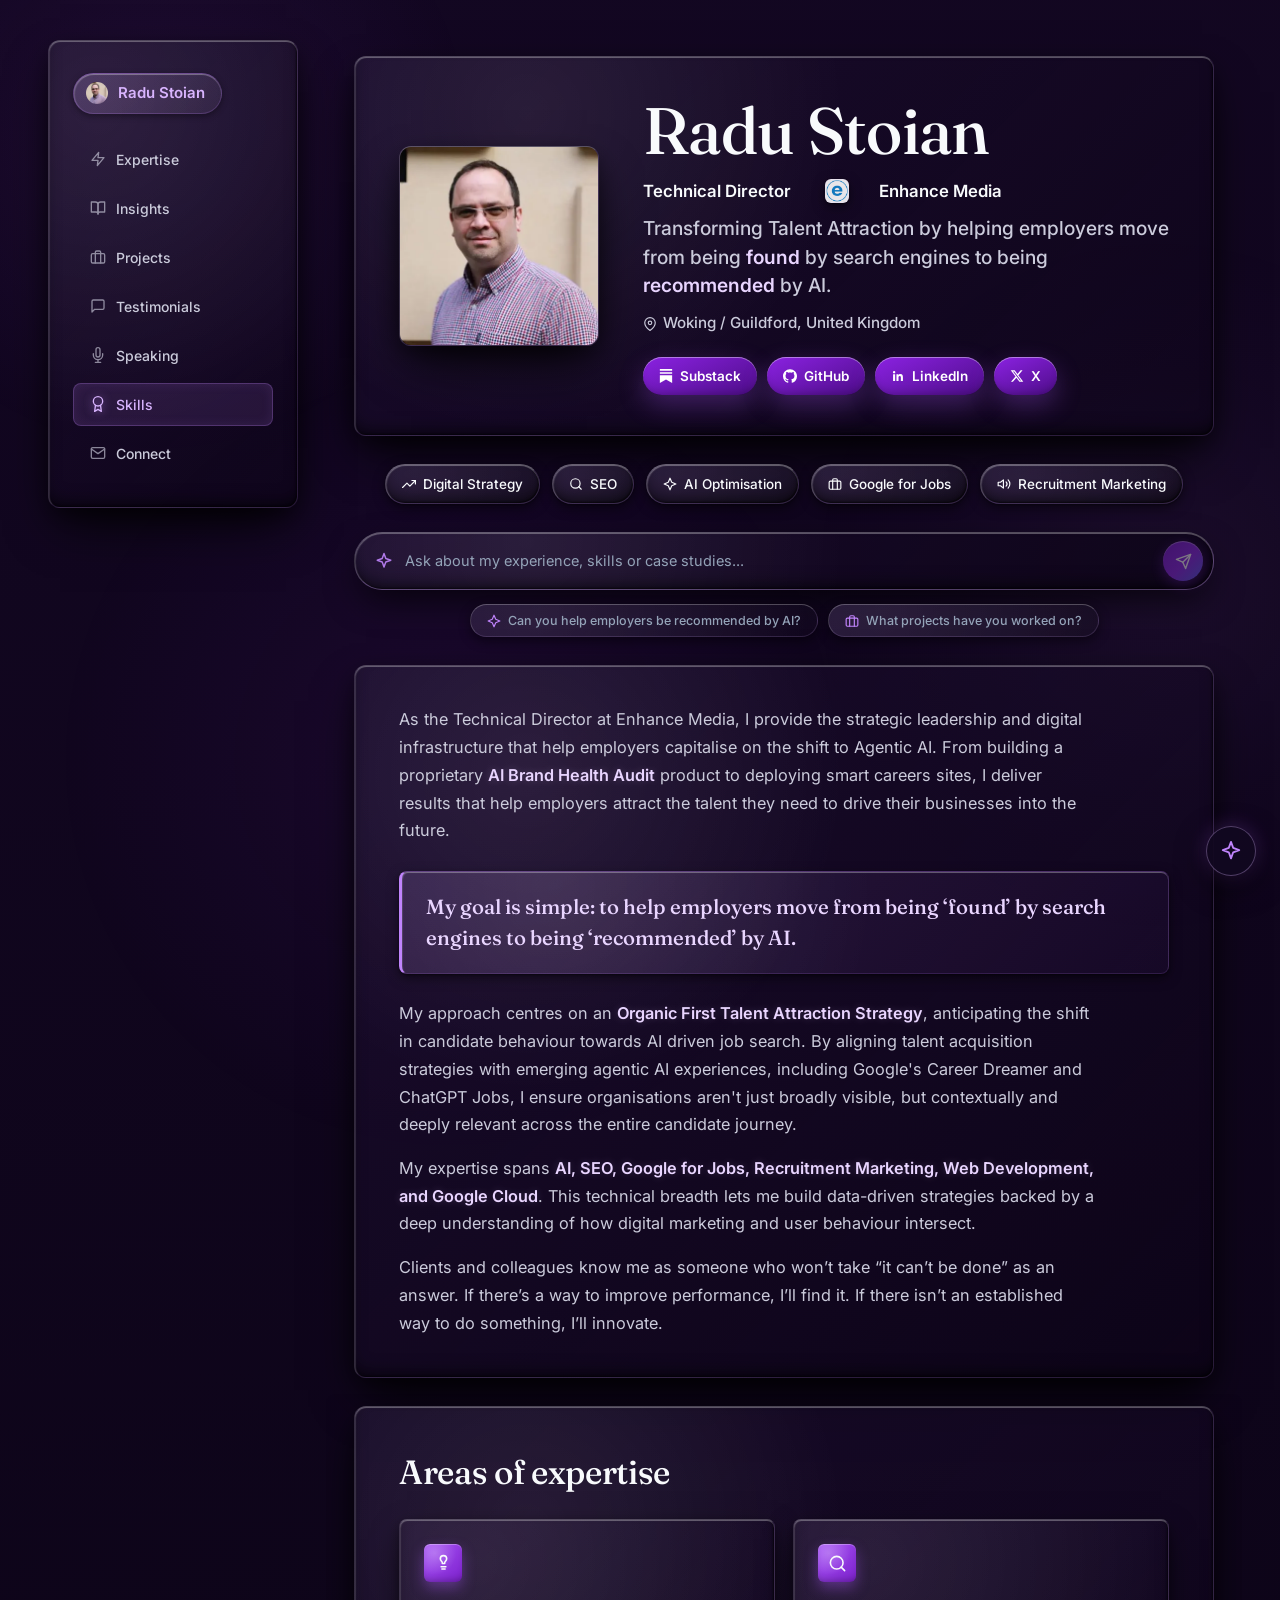
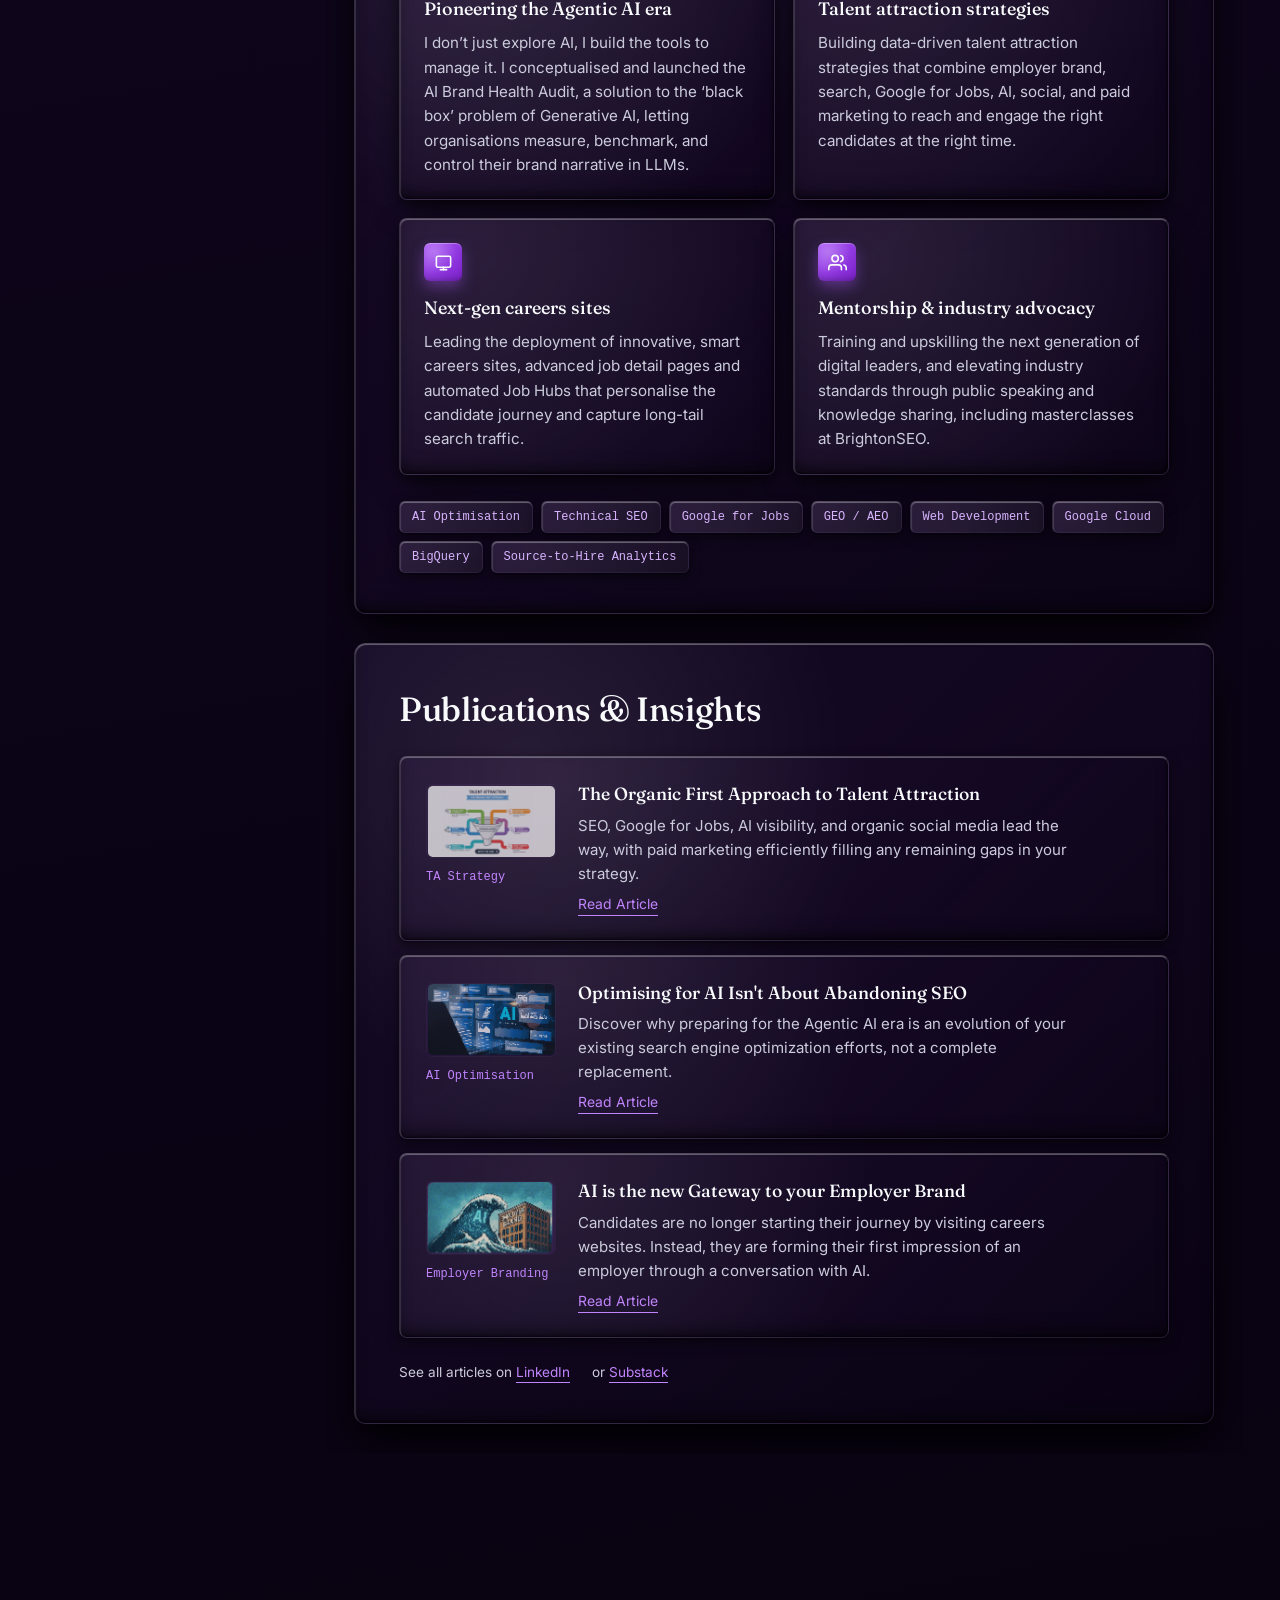
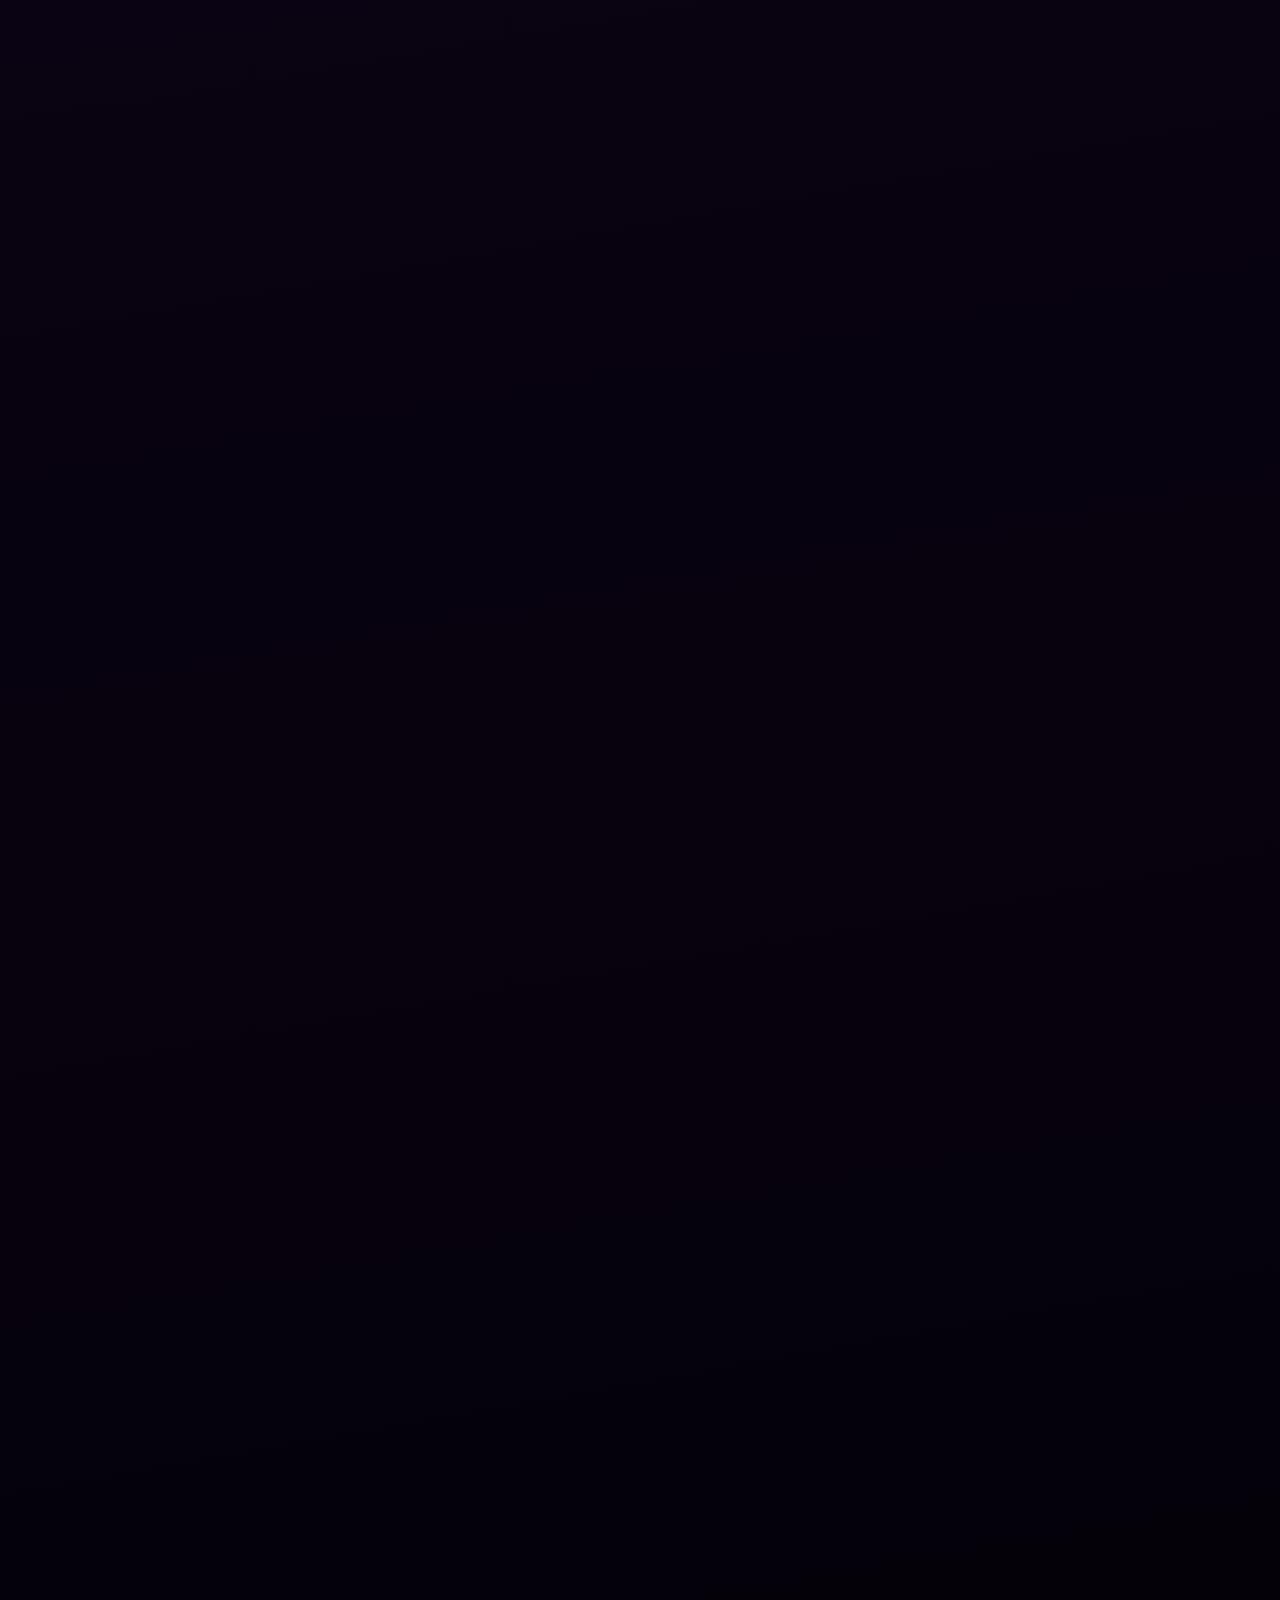
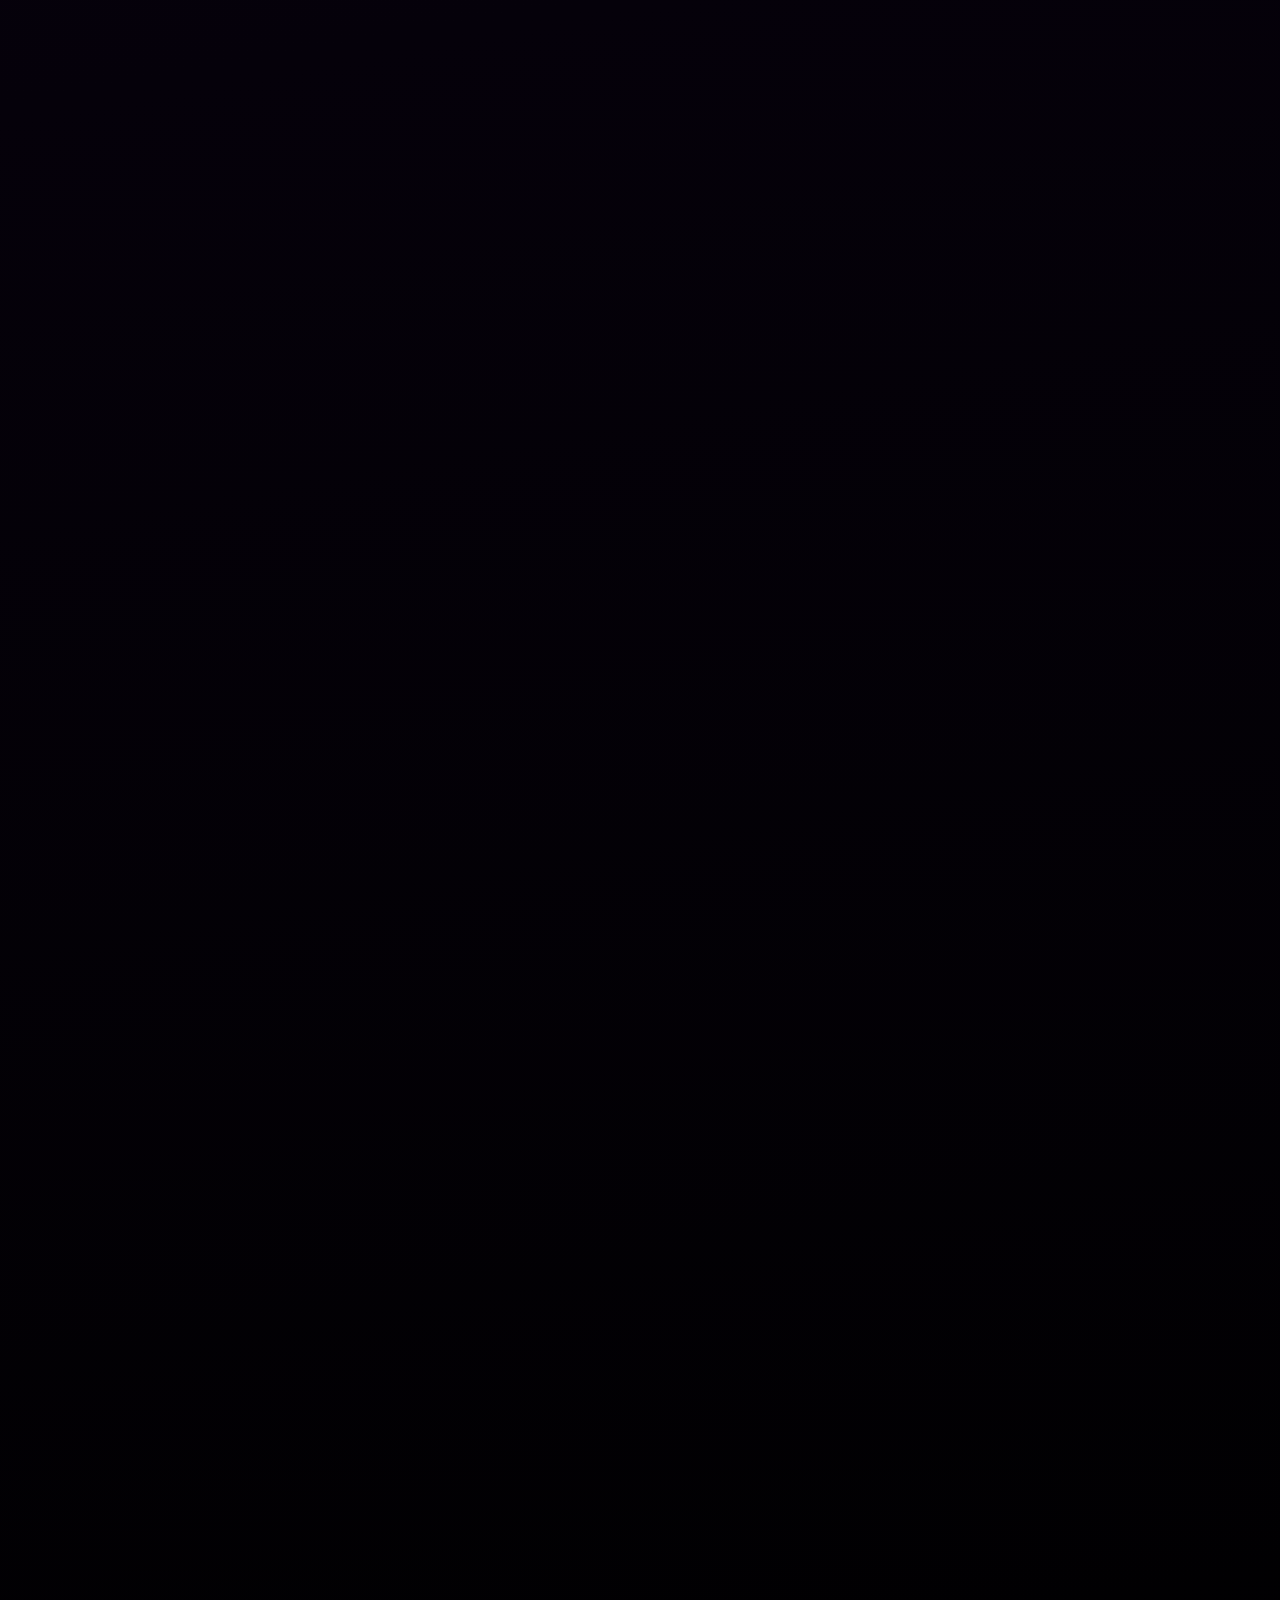
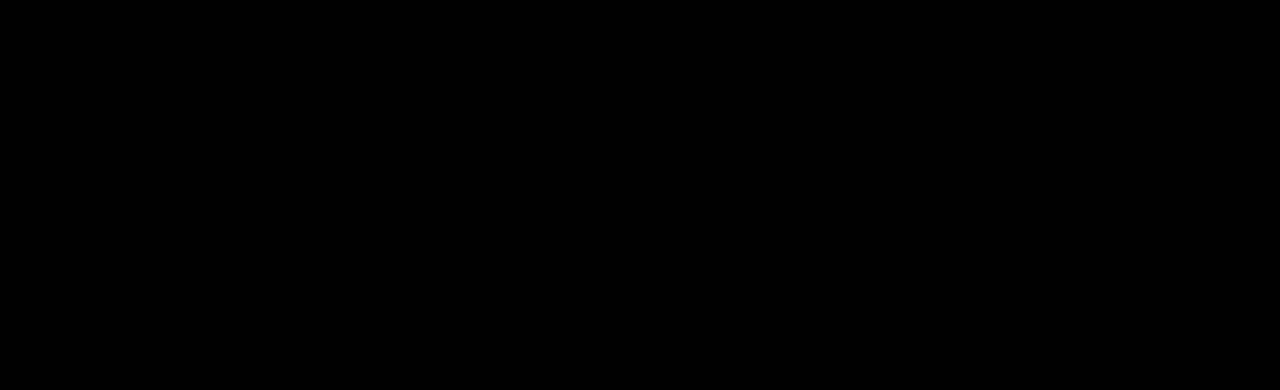
==== commit d1096779: "perf: optimize CWV, pure CSS hover/scroll-snap, lazy chat, and assets" ====
--- a/index.html
+++ b/index.html
@@ -11,7 +11,7 @@
 <meta name="referrer" content="strict-origin-when-cross-origin">
 
 <link rel="canonical" href="https://radustoian.com" />
-<link rel="preload" as="image" href="/radu-stoian-enhance-media.webp" type="image/webp" fetchpriority="high">
+<link rel="preload" as="image" type="image/webp" href="/radu-stoian-enhance-media.webp" fetchpriority="high">
 <link rel="alternate" type="text/markdown" href="https://radustoian.com/index.md.txt" title="Markdown Version">
 <link rel="describedby" type="text/markdown" href="https://radustoian.com/llms-full.txt">
 <link rel="describedby" type="application/json" href="https://radustoian.com/metadata.json">
@@ -54,13 +54,14 @@
 
 <link rel="preconnect" href="https://fonts.googleapis.com">
 <link rel="preconnect" href="https://fonts.gstatic.com" crossorigin>
-<link rel="stylesheet" href="https://fonts.googleapis.com/css2?family=Fraunces:ital,opsz,wght@0,9..144,500;1,9..144,400&family=Inter:wght@400;500;600&display=swap">
-<link rel="stylesheet" href="styles.css?v=4.2">
-<link rel="stylesheet" href="chat-widget.css?v=4.1" media="print" onload="this.media='all'" id="nlwebChatStylesLink">
-<noscript><link rel="stylesheet" href="chat-widget.css?v=4.1"></noscript>
-<script src="js/script.js?v=3.8" defer></script>
-<script src="js/webmcp.js" defer></script>
-<script src="js/chat-widget.js?v=4.4" defer></script>
+<link rel="stylesheet" href="https://fonts.googleapis.com/css2?family=Fraunces:opsz,wght@9..144,500&family=Inter:wght@400;500;600&display=swap">
+<style id="critical-css">@font-face{font-family:Inter Fallback;src:local("Liberation Sans"),local("Arimo"),local("Arial"),local("Helvetica Neue"),local("Helvetica");size-adjust:107.64%;ascent-override:90.44%;descent-override:22.52%;line-gap-override:0%}@font-face{font-family:Fraunces Fallback;src:local("Liberation Serif"),local("Tinos"),local("Times New Roman"),local("Georgia");size-adjust:109.9%;ascent-override:89%;descent-override:22%;line-gap-override:0%}:root{--p-50: #faf5ff;--p-100: #f3e8ff;--p-200: #e9d5ff;--p-300: #d8b4fe;--p-400: #c084fc;--p-500: #a855f7;--p-600: #4e0d89;--p-700: #7e22ce;--p-800: #6b21a8;--p-900: #3b0764;--ink: #f8fafc;--ink-soft: #cbcbdb;--paper: #05010a;--glass-fill: rgba(22, 10, 36, .58);--glass-fill-hi: rgba(32, 16, 52, .52);--glass-fill-lo: rgba(12, 4, 22, .72);--glass-border: rgba(216, 180, 254, .12);--glass-border-lo: rgba(216, 180, 254, .05);--bevel-hi: inset 1px 1px 1px rgba(255, 255, 255, .15), inset 0 1px 0 rgba(255, 255, 255, .2);--bevel-lo: inset -1px -1px 2px rgba(0, 0, 0, .6), inset 0 -10px 20px -10px rgba(0, 0, 0, .9);--bevel-hi-deep: inset 1px 1px 1px rgba(255, 255, 255, .08), inset 0 1px 0 rgba(255, 255, 255, .1);--bevel-lo-deep: inset -1px -1px 2px rgba(0, 0, 0, .8), inset 0 -10px 20px -12px rgba(0, 0, 0, .95);--sh-chip: 0 4px 12px rgba(0, 0, 0, .5), 0 1px 2px rgba(0,0,0,.4);--sh-card: 0 12px 32px -8px rgba(0, 0, 0, .8), 0 4px 12px -2px rgba(0,0,0,.5);--sh-panel: 0 24px 48px -12px rgba(0, 0, 0, .9), 0 8px 24px -4px rgba(0,0,0,.6);--sh-card-deep: 0 16px 36px rgba(0, 0, 0, .9);--sh-panel-deep: 0 32px 64px rgba(0, 0, 0, 1);--mouse-x: 20%;--mouse-y: 15%;--sheen: radial-gradient(800px circle at var(--mouse-x, 20%) var(--mouse-y, 15%), rgba(255, 255, 255, .08), transparent 40%);--sheen-hover: radial-gradient(800px circle at var(--mouse-x, 20%) var(--mouse-y, 15%), rgba(255, 255, 255, .14), transparent 50%);--sheen-deep: radial-gradient(800px circle at var(--mouse-x, 20%) var(--mouse-y, 15%), rgba(255, 255, 255, .04), transparent 40%);--radius-lg: 12px;--radius-md: 8px;--radius-sm: 6px;--font-display: "Fraunces", "Fraunces Fallback", serif;--font-body: "Inter", "Inter Fallback", sans-serif;--font-mono: ui-monospace, SFMono-Regular, Menlo, Monaco, Consolas, "Liberation Mono", "Courier New", monospace;--ease: cubic-bezier(.22, 1, .36, 1);--tilt-ease: cubic-bezier(.16, 1, .3, 1);--testimonial-card-h-desktop: 480px;--testimonial-card-h-mobile: 500px;--scrollbar-thumb: rgba(192, 132, 252, .45);--scrollbar-thumb-hover: rgba(216, 180, 254, .8);--scrollbar-track: rgba(255, 255, 255, .05)}*{box-sizing:border-box;margin:0;padding:0}@media(prefers-reduced-motion:no-preference){html{scroll-behavior:smooth}}.skip-link{position:absolute;top:-100px;left:20px;background:#8b22e2;color:#fff;padding:12px 20px;border-radius:var(--radius-sm);z-index:1000;font-weight:600;text-decoration:none;box-shadow:var(--sh-panel);transition:top .2s var(--ease)}.skip-link:focus{top:20px;outline:2px solid #ffffff}.sr-only{position:absolute;width:1px;height:1px;padding:0;margin:-1px;overflow:hidden;clip:rect(0,0,0,0);white-space:nowrap;border:0}html,body{overflow-x:hidden;overflow-x:clip}body{font-family:var(--font-body);color:var(--ink);background:linear-gradient(170deg,#130722,#0a0314 40%,#05010a,#000);min-height:100vh;line-height:1.5;-webkit-font-smoothing:antialiased;padding-top:env(safe-area-inset-top);padding-bottom:env(safe-area-inset-bottom)}body.menu-open{overflow:hidden}h1,h2,h3,.section-title{transform:translateZ(0);backface-visibility:hidden}.cursor-glow{position:fixed;top:0;left:0;width:600px;height:600px;background:radial-gradient(circle,rgba(168,85,247,.12) 0%,transparent 70%);border-radius:50%;pointer-events:none;transform:translate3d(-1000px,-1000px,0);z-index:0;opacity:0;transition:opacity .3s ease;will-change:transform}@media(hover:none)or (pointer:coarse)or (prefers-reduced-motion:reduce){.cursor-glow{display:none!important}}.orb{position:fixed;border-radius:50%;pointer-events:none;z-index:0;will-change:transform}.orb-a{width:640px;height:640px;top:-180px;left:-160px;background:radial-gradient(circle,rgba(168,85,247,.08) 0%,rgba(168,85,247,.03) 40%,transparent 70%)}.orb-b{width:720px;height:720px;top:25%;right:-240px;background:radial-gradient(circle,rgba(192,132,252,.06) 0%,rgba(192,132,252,.02) 40%,transparent 70%)}.orb-c{width:800px;height:800px;bottom:-260px;left:4%;background:radial-gradient(circle,rgba(147,51,234,.08) 0%,rgba(147,51,234,.03) 40%,transparent 70%)}@media(prefers-reduced-motion:no-preference){.orb-a{animation:float-a 26s ease-in-out infinite}.orb-b{animation:float-b 32s ease-in-out infinite}.orb-c{animation:float-c 36s ease-in-out infinite}}@keyframes float-a{0%,to{transform:translateZ(0)}50%{transform:translate3d(40px,60px,0)}}@keyframes float-b{0%,to{transform:translateZ(0)}50%{transform:translate3d(-50px,40px,0)}}@keyframes float-c{0%,to{transform:translateZ(0)}50%{transform:translate3d(30px,-50px,0)}}.app-layout{display:flex;align-items:flex-start;max-width:1240px;margin:0 auto;gap:56px;padding:0 28px;position:relative;z-index:10}.wrap{position:relative;z-index:1;flex-grow:1;max-width:860px;min-width:0;margin:0;padding:40px 0 120px}body.ask-overlay-open .wrap{z-index:auto}.navbar{position:sticky;top:40px;z-index:50;width:250px;flex-shrink:0;margin-top:40px}.nav-glass{position:relative;overflow:hidden;display:flex;flex-direction:column;align-items:flex-start;gap:24px;padding:32px 24px;border-radius:var(--radius-lg);background:var(--sheen),linear-gradient(135deg,#1e0f32a6,#0c041673);border:1px solid var(--glass-border);border-top-color:#ffffff40;border-left-color:#ffffff26;box-shadow:var(--bevel-hi),var(--bevel-lo),var(--sh-panel)}.nav-home{display:inline-flex;align-items:center;justify-content:flex-start;gap:10px;padding:8px 16px 8px 12px;border-radius:999px;color:var(--p-300);background:var(--sheen),linear-gradient(135deg,#c084fc26,#a855f705);background-color:#c084fc00;box-shadow:var(--bevel-hi),0 2px 6px #0006;text-decoration:none;flex-shrink:0;border:1px solid rgba(192,132,252,.2);border-top-color:#c084fc66;border-left-color:#c084fc4d;transform:translateZ(0);backface-visibility:hidden;transition:transform .25s var(--tilt-ease),box-shadow .25s var(--tilt-ease),color .25s var(--ease),background-color .25s var(--ease),border-color .25s var(--ease)}.nav-home:hover,.nav-home:focus-visible{color:var(--p-100);box-shadow:var(--bevel-hi),0 6px 16px #a855f74d;background-color:#c084fc24;border-top-color:#c084fc80;border-left-color:#c084fc66;outline:none}@media(prefers-reduced-motion:no-preference){.nav-home:hover,.nav-home:focus-visible{transform:translate3d(0,-2px,0)}}.nav-home img{width:22px;height:22px;flex-shrink:0;border-radius:50%;object-fit:cover}.nav-home-text{font-weight:600;font-size:15px;color:inherit;white-space:nowrap}.nav-links{display:flex;flex-direction:column;gap:6px;width:100%;list-style:none;font-size:14px;font-weight:500;color:var(--ink-soft);scroll-target-group:auto}.nav-links a{display:flex;align-items:center;gap:10px;padding:10px 16px;border-radius:var(--radius-md);text-decoration:none;color:var(--ink-soft);border:1px solid transparent;white-space:nowrap;transition:color .25s var(--ease),background-color .25s var(--ease),border-color .25s var(--ease),box-shadow .25s var(--ease)}.nav-links a:is(:hover,:focus-visible,:target-current,.active){background:#c084fc1f;color:var(--p-300);border-color:#c084fc47;outline:none;box-shadow:inset 0 0 12px #c084fc1a}.nav-icon{width:16px;height:16px;opacity:.65;transition:opacity .25s var(--ease);flex-shrink:0}.nav-links a:is(:hover,:focus-visible,:target-current,.active) .nav-icon{opacity:1;filter:drop-shadow(0 0 4px rgba(192,132,252,.6))}.nav-backdrop{display:none;position:fixed;inset:0;background:#05010ad1;z-index:90;opacity:0;pointer-events:none;transition:opacity .25s var(--ease)}.nav-toggle{display:none;cursor:pointer;padding:12px;border-radius:50%;color:var(--ink);position:fixed;top:calc(20px + env(safe-area-inset-top));right:calc(20px + env(safe-area-inset-right));z-index:100;rotate:0deg;scale:1;transition:rotate .3s var(--ease),scale .2s var(--ease);background:var(--sheen),linear-gradient(135deg,#1e0f32e6,#0c0416d1);border:1px solid var(--glass-border);border-top-color:#ffffff40;border-left-color:#ffffff26;box-shadow:var(--bevel-hi),0 8px 24px #0009}.nav-toggle svg{width:24px;height:24px;display:block}.nav-toggle .nav-icon-close,.nav-toggle[aria-expanded=true] .nav-icon-menu{display:none}.nav-toggle[aria-expanded=true] .nav-icon-close{display:block}@media(prefers-reduced-motion:no-preference){.nav-toggle:hover{scale:1.05}.nav-toggle[aria-expanded=true]{rotate:90deg}}@media(max-width:960px){.app-layout{flex-direction:column;gap:0;padding:0}.nav-toggle,.nav-backdrop{display:block}.nav-backdrop.active{opacity:1;pointer-events:auto}.navbar{position:fixed;top:calc(76px + env(safe-area-inset-top));right:calc(20px + env(safe-area-inset-right));width:min(280px,calc(100vw - 40px));margin:0;z-index:99;opacity:0;pointer-events:none;transform:translateY(-10px) scale(.95);transform-origin:top right;transition:opacity .25s var(--ease),transform .25s var(--tilt-ease)}.navbar.mobile-open{opacity:1;pointer-events:auto;transform:translateY(0) scale(1)}.nav-glass{padding:16px;border-radius:var(--radius-lg);gap:12px;background:var(--sheen),linear-gradient(135deg,#180c2af5,#0a0412f0)}.nav-home{width:100%;margin-bottom:8px}.nav-links{display:flex}.nav-links a{padding:12px 16px;min-height:44px}.wrap{padding:0 24px 120px;width:100%;margin-top:40px}}.panel{position:relative;border-radius:var(--radius-lg);padding:40px 44px;margin-bottom:28px;background:var(--sheen),linear-gradient(135deg,#1e0f329e,#0c04166b);border:1px solid var(--glass-border);border-top-color:#ffffff40;border-left-color:#ffffff26;box-shadow:var(--bevel-hi),var(--bevel-lo),var(--sh-panel)}@media(max-width:640px){.wrap{padding:0 16px 80px}.panel{padding:24px 16px}.expertise-card{padding:20px 16px}.talk-item{padding:18px 16px}.connect-panel{padding:36px 16px}.highlights-grid{gap:8px;margin-bottom:20px}.highlights-grid .highlight-tag{padding:8px 13px;font-size:12.5px}.slider-controls{flex-wrap:wrap;justify-content:space-between;gap:14px}.testimonial-note{width:100%;margin-bottom:8px;padding-right:0}}.panel--deep{background:var(--sheen-deep),linear-gradient(135deg,#12081e8c,#06020c59);border-top-color:#ffffff1f;border-left-color:#ffffff14;box-shadow:var(--bevel-hi-deep),var(--bevel-lo-deep),var(--sh-panel-deep)}.card-3d,.hero.panel,#about .panel{background-color:#a855f700;transform:translateZ(0);backface-visibility:hidden;transition:transform .3s var(--tilt-ease),box-shadow .3s var(--tilt-ease),background-color .3s var(--ease),border-color .3s var(--ease)}.card-3d:before,.hero.panel:before,#about .panel:before{content:"";position:absolute;inset:0;border-radius:inherit;pointer-events:none;z-index:-1}@media(hover:hover)and (pointer:fine){.card-3d:where(:not(.pill-link):not(.btn-solid):not(.ask-chip)):hover{background-color:#a855f714;border-top-color:#ffffff61;border-left-color:#ffffff38;box-shadow:var(--bevel-hi),var(--bevel-lo),var(--sh-panel-deep)}.hero.panel:hover,#about .panel:hover{background-color:#a855f712;border-top-color:#ffffff61;border-left-color:#ffffff38;box-shadow:var(--bevel-hi),var(--bevel-lo),var(--sh-panel)}@media(prefers-reduced-motion:no-preference){.card-3d:where(:not(.pill-link):not(.btn-solid):not(.ask-chip)):hover{transform:translate3d(0,-3px,0)}.hero.panel:hover,#about .panel:hover{transform:translate3d(0,-4px,0)}.card-3d:hover:before,.hero.panel:hover:before,#about .panel:hover:before{inset:-2px -2px -8px;pointer-events:auto}}}.hero{margin-top:16px;display:grid;grid-template-columns:200px 1fr;gap:44px;align-items:center}@media(max-width:640px){.hero{grid-template-columns:1fr;text-align:center;gap:28px}.hero-portrait{margin:0 auto}.hero .location,.hero-title-row,.hero-links{justify-content:center}}.hero .location{display:flex;align-items:center;gap:6px;margin-top:12px;font-size:.95rem;color:var(--ink-soft);font-weight:500}.hero-portrait{position:relative;width:200px;height:200px;border-radius:var(--radius-lg);background:var(--sheen),linear-gradient(135deg,#1e0f328c,#0c041659);border:1px solid var(--glass-border);border-top-color:#ffffff40;border-left-color:#ffffff26;box-shadow:var(--bevel-hi),var(--bevel-lo),var(--sh-panel)}.hero-portrait img{width:100%;height:100%;object-fit:cover;display:block;position:relative;z-index:1;border-radius:calc(var(--radius-lg) - 1px)}.hero-portrait .fallback{width:100%;height:100%;display:flex;align-items:center;justify-content:center;font-family:var(--font-display);font-size:4rem;font-weight:500;color:#fff;background:linear-gradient(150deg,var(--p-700),var(--p-900));position:relative;z-index:1;border-radius:calc(var(--radius-lg) - 1px)}.hero-title-row{display:flex;align-items:center;gap:16px;margin-top:14px;margin-bottom:6px;flex-wrap:wrap}.hero h1{font-family:var(--font-display);font-weight:500;font-size:clamp(2.6rem,5.4vw,4.1rem);line-height:1.03;color:var(--ink);letter-spacing:-.01em}.hero .company-info{display:flex;align-items:center;gap:8px;font-size:1.05rem;color:var(--ink);font-weight:600}.hero .company-info img{width:24px;height:24px;margin-right:22px;border-radius:var(--radius-sm);border:1px solid var(--glass-border);box-shadow:var(--sh-chip);background:#ffffffe6}.em-link{color:inherit;text-decoration:none;display:inline-flex;align-items:center;gap:4px}.em-arrow{width:14px;height:14px;opacity:0;translate:-4px 4px;transition:opacity .25s var(--ease),translate .25s var(--ease);color:var(--p-400)}.em-link:hover .em-arrow{opacity:1;translate:0 0}.hero .role{margin-top:10px;font-size:1.2rem;color:var(--ink-soft);font-weight:500}.hero .role em{font-style:normal;color:var(--p-200);font-weight:600}.hero .role a{color:var(--p-400);text-decoration:none;border-bottom:1px solid var(--p-400)}.hero .role a:hover{color:var(--p-300);border-color:var(--p-300)}.hero-links{margin-top:22px;display:flex;gap:10px;flex-wrap:wrap}.pill-link{position:relative;display:inline-flex;align-items:center;gap:7px;padding:9px 16px;border-radius:999px;background:linear-gradient(155deg,#8b22e2,var(--p-600));color:#fff;font-weight:600;font-size:13.5px;text-decoration:none;transform:translateZ(0);backface-visibility:hidden;transition:transform .3s var(--tilt-ease),box-shadow .3s var(--tilt-ease);box-shadow:inset 0 1px #fff6,inset 0 -6px 10px -6px #0000004d,0 10px 26px #a855f74d}.pill-link:hover{box-shadow:inset 0 1px #ffffff80,inset 0 -6px 10px -6px #0000004d,0 16px 36px #a855f780}@media(prefers-reduced-motion:no-preference){.pill-link:hover{transform:translate3d(0,-2px,0)}}.pill-link svg{width:14px;height:14px}.highlights-grid{display:flex;flex-wrap:wrap;justify-content:center;gap:12px;margin-bottom:28px}.highlights-grid .highlight-tag{position:relative;display:inline-flex;align-items:center;gap:7px;padding:9px 16px;border-radius:999px;background:var(--sheen),linear-gradient(135deg,#201036b8,#0e051a8c);background-color:#a855f700;border:1px solid var(--glass-border);border-top-color:#ffffff4d;border-left-color:#fff3;font-size:13.5px;font-weight:500;color:var(--ink);text-decoration:none;box-shadow:var(--bevel-hi),var(--bevel-lo),var(--sh-chip);transform:translateZ(0);backface-visibility:hidden;transition:transform .3s var(--tilt-ease),box-shadow .3s var(--tilt-ease),background-color .3s var(--ease),border-color .3s var(--ease)}.highlights-grid .highlight-tag:hover{background-color:#a855f71a;border-top-color:#ffffff73;border-left-color:#ffffff59;box-shadow:var(--bevel-hi),var(--bevel-lo),var(--sh-card),0 0 16px #a855f726}@media(prefers-reduced-motion:no-preference){.highlights-grid .highlight-tag:hover{transform:translate3d(0,-2px,0)}}.highlights-grid .highlight-tag svg{width:14px;height:14px}section{scroll-margin-top:96px}section[id]:focus{outline:none}section[id]:focus-visible{outline:2px solid var(--p-400);outline-offset:4px;border-radius:var(--radius-lg)}#expertise,#insights,#projects,#testimonials,#speaking,#skills,#connect{content-visibility:auto;padding:12px 28px 1px;margin:-12px -28px 0}@media(max-width:640px){#expertise,#insights,#projects,#testimonials,#speaking,#skills,#connect{padding:12px 16px 1px;margin:-12px -16px 0}}#expertise{contain-intrinsic-block-size:auto 42rem}#insights{contain-intrinsic-block-size:auto 46rem}#projects{contain-intrinsic-block-size:auto 38rem}#testimonials{contain-intrinsic-block-size:auto 42rem}#speaking{contain-intrinsic-block-size:auto 44rem}#skills{contain-intrinsic-block-size:auto 26rem}#connect{contain-intrinsic-block-size:auto 24rem}.wrap>footer{content-visibility:auto;contain-intrinsic-block-size:auto 8rem}.section-title{font-family:var(--font-display);font-weight:500;font-size:clamp(1.6rem,3vw,2.1rem);color:var(--ink);margin-bottom:22px;letter-spacing:-.01em}.lede{font-size:1.08rem;color:var(--ink-soft);max-width:40rem;line-height:1.65}.lede+.lede{margin-top:14px}#about p{font-size:1.02rem;color:var(--ink-soft);max-width:43.7rem;line-height:1.7}#about p+p{margin-top:16px}#about strong,.connect-panel strong{color:var(--p-200);font-weight:600;text-shadow:0 0 8px rgba(233,213,255,.2)}.mission-line{position:relative;overflow:hidden;font-family:var(--font-display);font-style:normal;font-weight:500;font-size:1.28rem;color:var(--p-200);background:var(--sheen),linear-gradient(135deg,#c084fc1f,#a855f70a);border-radius:var(--radius-md);border:1px solid rgba(192,132,252,.15);border-left:3px solid var(--p-400);border-top-color:#c084fc4d;box-shadow:var(--bevel-hi),var(--sh-chip);padding:20px 24px;margin:26px 0;line-height:1.5}.icon{width:14px;height:14px;flex-shrink:0}::selection{background:var(--p-400);color:#000}a{-webkit-tap-highlight-color:transparent}a:focus-visible,button:focus-visible{outline:2px solid var(--p-400);outline-offset:2px;border-radius:4px}.ask-backdrop{position:fixed;inset:0;background:#05010ad6;z-index:940;opacity:0;pointer-events:none;transition:opacity .25s var(--ease)}.ask-section{position:relative;width:100%;margin-bottom:28px;scroll-margin-top:32px;font-family:var(--font-body)}.ask-bar-wrap{position:relative;width:100%}.ask-input-form{display:flex;align-items:flex-end;gap:12px;width:100%;background:var(--sheen, none),linear-gradient(135deg,#1c0d30e6,#0c0416cc);border:1px solid rgba(216,180,254,.32);border-top-color:#ffffff47;border-left-color:#ffffff2e;border-radius:28px;padding:8px 10px 8px 20px;box-shadow:var(--bevel-hi, inset 0 1px 0 rgba(255, 255, 255, .18)),var(--bevel-lo, inset 0 -4px 10px rgba(0, 0, 0, .5)),0 14px 36px -8px #000000c7;transition:border-color .22s ease,box-shadow .22s ease,background .22s ease}.ask-input-form:hover,.ask-input-form:focus-within,.ask-section.is-active .ask-input-form{border-color:#a855f7;box-shadow:0 0 0 2px #a855f747,0 18px 44px -8px #000000e6,0 0 28px #a855f738}.ask-input-form.is-locked{opacity:.72;cursor:pointer}.ask-input-icon{width:18px;height:18px;margin-bottom:11px;color:#c084fc;display:inline-flex;align-items:center;justify-content:center;flex-shrink:0;opacity:.9}.ask-input-icon svg{width:100%;height:100%}.ask-input{flex:1 1 auto;min-width:0;width:100%;height:auto;field-sizing:content;min-block-size:40px;max-block-size:120px;max-height:120px;background:transparent;border:none;outline:none;color:#f8fafc;font-family:var(--font-body);font-size:14.5px;line-height:20px;padding:10px 0;resize:none;overflow-y:auto;display:block}.ask-input:disabled{pointer-events:none;cursor:pointer}.ask-input::placeholder{color:#94a3b8;opacity:1;white-space:nowrap;overflow:hidden;text-overflow:ellipsis}.ask-send-btn{width:40px;height:40px;border-radius:50%;border:none;background:linear-gradient(135deg,#7e22ce,#9333ea 55%,#6366f1);color:#fff;display:inline-flex;align-items:center;justify-content:center;cursor:pointer;flex-shrink:0;scale:1;box-shadow:inset 0 1px #ffffff59,0 4px 14px #9333ea73;transition:scale .2s ease,box-shadow .2s ease,opacity .2s ease}.ask-send-btn svg{width:17px;height:17px}.ask-send-btn:hover:not(:disabled){box-shadow:inset 0 1px #ffffff73,0 6px 20px #a855f7a6}@media(prefers-reduced-motion:no-preference){.ask-send-btn:hover:not(:disabled){scale:1.06}}.ask-send-btn:focus-visible{outline:2px solid #a855f7;outline-offset:2px}.ask-send-btn:disabled{opacity:.45;cursor:not-allowed;scale:1}.ask-suggestions{display:flex;flex-wrap:wrap;justify-content:center;gap:10px;margin-top:14px}.ask-chip{appearance:none;-webkit-appearance:none;position:relative;display:inline-flex;align-items:center;justify-content:center;gap:7px;padding:8px 16px;border-radius:999px;background:var(--sheen, none),linear-gradient(135deg,#201036b8,#0e051a85);background-color:#a855f700;border:1px solid rgba(216,180,254,.16);border-top-color:#ffffff42;border-left-color:#ffffff2e;font-family:var(--font-body);font-size:12.5px;font-weight:500;color:#94a3b8;cursor:pointer;box-shadow:0 4px 12px #00000073;transform:translateZ(0);backface-visibility:hidden;transition:transform .25s var(--ease),box-shadow .25s ease,border-color .25s ease,color .2s ease,background-color .25s ease}.ask-chip svg,.ask-chip-icon{width:14px;height:14px;flex-shrink:0;color:#c084fc;scale:1;transition:color .2s ease,scale .2s ease}.ask-chip:hover:not(:disabled),.ask-chip:focus-visible{color:#fff;border-color:#c084fc7a;border-top-color:#ffffff6b;background-color:#a855f71f;box-shadow:0 8px 22px #0009,0 0 16px #a855f738;outline:none}@media(prefers-reduced-motion:no-preference){.ask-chip:hover:not(:disabled),.ask-chip:focus-visible{transform:translate3d(0,-2px,0)}}.ask-chip:hover:not(:disabled) svg,.ask-chip:hover:not(:disabled) .ask-chip-icon,.ask-chip:focus-visible svg,.ask-chip:focus-visible .ask-chip-icon{color:#e9d5ff}@media(prefers-reduced-motion:no-preference){.ask-chip:hover:not(:disabled) svg,.ask-chip:hover:not(:disabled) .ask-chip-icon,.ask-chip:focus-visible svg,.ask-chip:focus-visible .ask-chip-icon{scale:1.12}}.ask-chip:disabled{opacity:.5;cursor:not-allowed}.ask-answer-panel{position:absolute;top:calc(100% + 14px);left:0;right:0;z-index:955;height:auto;max-height:0;overflow:hidden;opacity:0;visibility:hidden;pointer-events:none;transform:translateY(-8px)}.ask-answer-footer #askFollowupForm{display:none}.nlweb-launcher{position:fixed;bottom:calc(24px + env(safe-area-inset-bottom,0px));right:calc(24px + env(safe-area-inset-right,0px));z-index:9999;display:inline-flex;align-items:center;justify-content:center;width:50px;height:50px;padding:0;background:#120820f0;color:var(--ink);border:1px solid rgba(216,180,254,.32);border-radius:50%;cursor:pointer;transform:translateZ(0);backface-visibility:hidden;box-shadow:0 10px 30px #0009,0 0 20px #a855f747;transition:transform .25s var(--ease),border-color .25s ease,box-shadow .25s ease,opacity .25s ease;user-select:none;-webkit-tap-highlight-color:transparent}.nlweb-launcher:hover{border-color:#d8b4fe8c;box-shadow:0 14px 36px #000000bf,0 0 28px #a855f780}.nlweb-launcher:focus-visible{outline:2px solid var(--p-500);outline-offset:3px}.nlweb-launcher-icon{width:22px;height:22px;color:#c084fc;display:flex;align-items:center;justify-content:center;flex-shrink:0;transition:transform .25s ease}@media(prefers-reduced-motion:no-preference){.nlweb-launcher:hover{transform:translate3d(0,-2px,0)}.nlweb-launcher:active{transform:translateZ(0)}.nlweb-launcher:hover .nlweb-launcher-icon{transform:rotate(15deg) scale(1.12)}}@media(max-width:640px){.nlweb-launcher{bottom:max(20px,calc(14px + env(safe-area-inset-bottom,0px)));right:max(16px,env(safe-area-inset-right,0px));width:48px;height:48px}.ask-section{margin-bottom:20px;scroll-margin-top:max(16px,env(safe-area-inset-top,0px))}.ask-input-form{border-radius:24px;padding:6px 8px 6px 14px;gap:8px}.ask-input-icon{margin-bottom:9px}.ask-input{font-size:16px;line-height:22px;min-block-size:36px;padding:7px 0}.ask-send-btn{width:36px;height:36px}.ask-suggestions{gap:8px;margin-top:10px}.ask-suggestions .ask-chip:nth-child(n+2){display:none}.ask-chip{padding:7px 13px;font-size:12px;gap:6px}}</style>
+<link rel="preload" as="style" href="/styles.css?v=5.0">
+<link rel="stylesheet" href="/styles.css?v=5.0" media="print" data-async-style>
+<noscript><link rel="stylesheet" href="/styles.css?v=5.0"></noscript>
+<script src="/js/script.js?v=5.0" defer></script>
+<script src="/js/webmcp.js?v=5.0" defer fetchpriority="low"></script>
+<script src="/js/chat-widget.js?v=5.0" defer fetchpriority="low"></script>
 </head>
 <body id="top">
 
@@ -71,7 +72,8 @@
 
 <div class="app-layout">
   <button class="nav-toggle" id="navToggle" aria-label="Toggle navigation" aria-expanded="false">
-    <svg viewBox="0 0 24 24" stroke="currentColor" stroke-width="2" stroke-linecap="round" aria-hidden="true" focusable="false"><use href="icons.svg#icon-menu"></use></svg>
+    <svg class="nav-icon-menu" viewBox="0 0 24 24" stroke="currentColor" stroke-width="2" stroke-linecap="round" aria-hidden="true" focusable="false"><use href="icons.svg#icon-menu"></use></svg>
+    <svg class="nav-icon-close" viewBox="0 0 24 24" stroke="currentColor" stroke-width="2" stroke-linecap="round" aria-hidden="true" focusable="false"><use href="icons.svg#icon-close"></use></svg>
   </button>
   <div class="nav-backdrop" id="navBackdrop" aria-hidden="true"></div>
   <div class="ask-backdrop" id="askBackdrop" aria-hidden="true"></div>
@@ -99,10 +101,7 @@
 
     <header class="hero panel">
       <div class="hero-portrait card-3d">
-        <picture>
-          <source srcset="/radu-stoian-enhance-media.webp" type="image/webp">
-          <img src="/radu-stoian-enhance-media.jpg" width="200" height="200" alt="Radu Stoian Technical Director Enhance Media headshot" fetchpriority="high" decoding="sync">
-        </picture>
+        <img src="/radu-stoian-enhance-media.webp" width="200" height="200" alt="Radu Stoian Technical Director Enhance Media headshot" fetchpriority="high" decoding="async">
         <div class="fallback" style="display:none;">RS</div>
       </div>
       <div>
@@ -244,7 +243,7 @@
       </div>
     </section>
 
-    <section id="expertise">
+    <section id="expertise" tabindex="-1">
       <div class="panel">
         <h2 class="section-title">Areas of expertise</h2>
         <div class="slider-wrapper" data-carousel data-carousel-mode="mobile-only" data-carousel-id="expertise">
@@ -276,6 +275,7 @@
             <button class="slider-btn" id="expertisePrev" data-carousel-prev aria-label="Previous expertise area" aria-controls="expertiseTrack"><svg viewBox="0 0 24 24" aria-hidden="true" focusable="false"><use href="icons.svg#icon-prev"></use></svg></button>
             <button class="slider-btn" id="expertiseNext" data-carousel-next aria-label="Next expertise area" aria-controls="expertiseTrack"><svg viewBox="0 0 24 24" aria-hidden="true" focusable="false"><use href="icons.svg#icon-next"></use></svg></button>
           </div>
+          <p class="sr-only" role="status" aria-live="polite" data-carousel-status></p>
         </div>
         <div class="skill-tags">
           <span class="skill-tag">AI Optimisation</span> <span class="skill-tag">Technical SEO</span>
@@ -286,7 +286,7 @@
       </div>
     </section>
 
-    <section id="insights">
+    <section id="insights" tabindex="-1">
       <div class="panel">
         <h2 class="section-title">Publications &amp; Insights</h2>
         <div class="slider-wrapper" data-carousel data-carousel-mode="mobile-only" data-carousel-id="insights">
@@ -294,7 +294,7 @@
             <div class="slider-track talk-list" id="insightsTrack">
               <div class="talk-item card-3d" role="group" aria-roledescription="slide" aria-label="1 of 3">
                 <div class="talk-format">
-                  <img src="/organic-first-approach.png" width="130" height="74" alt="TA Strategy Thumbnail" class="talk-thumb" loading="lazy" decoding="async"><span>TA Strategy</span>
+                  <img src="/organic-first-approach.png" width="138" height="79" alt="TA Strategy Thumbnail" class="talk-thumb" loading="lazy" decoding="async"><span>TA Strategy</span>
                 </div>
                 <div>
                   <h3><a href="https://radustoian.substack.com/p/the-organic-first-approach-to-talent" target="_blank" rel="noopener">The Organic First Approach to Talent Attraction</a></h3>
@@ -306,7 +306,7 @@
               </div>
               <div class="talk-item card-3d" role="group" aria-roledescription="slide" aria-label="2 of 3">
                 <div class="talk-format">
-                  <img src="/ai-optimisation.png" width="130" height="74" alt="AI Optimisation Thumbnail" class="talk-thumb" loading="lazy" decoding="async"><span>AI Optimisation</span>
+                  <img src="/ai-optimisation.png" width="138" height="79" alt="AI Optimisation Thumbnail" class="talk-thumb" loading="lazy" decoding="async"><span>AI Optimisation</span>
                 </div>
                 <div>
                   <h3><a href="https://www.linkedin.com/pulse/optimising-ai-isnt-abandoning-seo-its-upgrading-radu-stoian-fwhke/" target="_blank" rel="noopener">Optimising for AI Isn't About Abandoning SEO</a></h3>
@@ -318,7 +318,7 @@
               </div>
               <div class="talk-item card-3d" role="group" aria-roledescription="slide" aria-label="3 of 3">
                 <div class="talk-format">
-                  <img src="/ai-employer-brand.png" width="130" height="74" alt="Employer Branding Thumbnail" class="talk-thumb" loading="lazy" decoding="async"><span>Employer Branding</span>
+                  <img src="/ai-employer-brand.png" width="138" height="79" alt="Employer Branding Thumbnail" class="talk-thumb" loading="lazy" decoding="async"><span>Employer Branding</span>
                 </div>
                 <div>
                   <h3><a href="https://www.linkedin.com/pulse/ai-new-gateway-your-employer-brand-radu-stoian-pms4e/" target="_blank" rel="noopener">AI is the new Gateway to your Employer Brand</a></h3>
@@ -334,12 +334,13 @@
             <button class="slider-btn" id="insightsPrev" data-carousel-prev aria-label="Previous publication" aria-controls="insightsTrack"><svg viewBox="0 0 24 24" aria-hidden="true" focusable="false"><use href="icons.svg#icon-prev"></use></svg></button>
             <button class="slider-btn" id="insightsNext" data-carousel-next aria-label="Next publication" aria-controls="insightsTrack"><svg viewBox="0 0 24 24" aria-hidden="true" focusable="false"><use href="icons.svg#icon-next"></use></svg></button>
           </div>
+          <p class="sr-only" role="status" aria-live="polite" data-carousel-status></p>
         </div>
         <div><br><p class="testimonial-note">See all articles on <a href="https://www.linkedin.com/in/radustoian/recent-activity/articles/" target="_blank" rel="noopener" class="em-link testimonial-link"><span class="link-text">LinkedIn</span><svg class="em-arrow" viewBox="0 0 24 24" aria-hidden="true" focusable="false"><use href="icons.svg#icon-arrow"></use></svg></a> or <a href="https://radustoian.substack.com/" target="_blank" rel="noopener" class="em-link testimonial-link"><span class="link-text">Substack</span><svg class="em-arrow" viewBox="0 0 24 24" aria-hidden="true" focusable="false"><use href="icons.svg#icon-arrow"></use></svg></a></p></div>
       </div>
     </section>
 
-    <section id="projects">
+    <section id="projects" tabindex="-1">
       <div class="panel">
         <h2 class="section-title">Projects &amp; clients</h2>
         <p class="lede">I&rsquo;ve had the privilege of working with major brands developing digital strategies, running AI &amp; SEO campaigns, and implementing complex Google for Jobs and Source-to-Hire analytics solutions.</p>
@@ -349,7 +350,7 @@
             <div class="slider-track" id="expTrack">
               <div class="case-card card-3d" role="group" aria-roledescription="slide" aria-label="1 of 4">
                 <div class="case-thumb">
-                  <img src="/jlp-jobs-case-study1.webp" width="400" height="240" alt="John Lewis Partnership" loading="lazy" decoding="async" data-fallback-src="https://images.unsplash.com/photo-1604719312566-8912e9227c6a?w=600&auto=format&fit=crop&q=80">
+                  <img src="/jlp-jobs-case-study1.webp" width="400" height="243" alt="John Lewis Partnership" loading="lazy" decoding="async">
                   <div class="case-thumb-overlay"></div>
                 </div>
                 <div class="case-body">
@@ -365,7 +366,7 @@
               
               <div class="case-card card-3d" role="group" aria-roledescription="slide" aria-label="2 of 4">
                 <div class="case-thumb">
-                  <img src="/university-of-surrey-case-study.jpg" width="400" height="240" alt="University of Surrey" loading="lazy" decoding="async" data-fallback-src="https://images.unsplash.com/photo-1541339907198-e08756dedf3f?w=600&auto=format&fit=crop&q=80">
+                  <img src="/university-of-surrey-case-study.jpg" width="400" height="211" alt="University of Surrey" loading="lazy" decoding="async">
                   <div class="case-thumb-overlay"></div>
                 </div>
                 <div class="case-body">
@@ -380,7 +381,7 @@
               
               <div class="case-card card-3d" role="group" aria-roledescription="slide" aria-label="3 of 4">
                 <div class="case-thumb">
-                  <img src="/virgin-atlantic-case-study.jpg" width="400" height="240" alt="Virgin Atlantic" loading="lazy" decoding="async" data-fallback-src="https://images.unsplash.com/photo-1436491865332-7a61a109cc05?w=600&auto=format&fit=crop&q=80">
+                  <img src="/virgin-atlantic-case-study.jpg" width="440" height="279" alt="Virgin Atlantic" loading="lazy" decoding="async">
                   <div class="case-thumb-overlay"></div>
                 </div>
                 <div class="case-body">
@@ -396,7 +397,7 @@
               
               <div class="case-card card-3d" role="group" aria-roledescription="slide" aria-label="4 of 4">
                 <div class="case-thumb">
-                  <img src="/jlp-smart-job-search-case-study.webp" width="400" height="240" alt="JLP Smart Careers Site" loading="lazy" decoding="async" data-fallback-src="https://images.unsplash.com/photo-1556740738-b6a63e27c4df?w=600&auto=format&fit=crop&q=80">
+                  <img src="/jlp-smart-job-search-case-study.webp" width="480" height="288" alt="JLP Smart Careers Site" loading="lazy" decoding="async">
                   <div class="case-thumb-overlay"></div>
                 </div>
                 <div class="case-body">
@@ -415,20 +416,18 @@
             <button class="slider-btn" id="expPrev" data-carousel-prev aria-label="Previous case studies" aria-controls="expTrack"><svg viewBox="0 0 24 24" aria-hidden="true" focusable="false"><use href="icons.svg#icon-prev"></use></svg></button>
             <button class="slider-btn" id="expNext" data-carousel-next aria-label="Next case studies" aria-controls="expTrack"><svg viewBox="0 0 24 24" aria-hidden="true" focusable="false"><use href="icons.svg#icon-next"></use></svg></button>
           </div>
-        </div>
-      </div>
-    </section>
-
-    <section id="testimonials">
+          <p class="sr-only" role="status" aria-live="polite" data-carousel-status></p>
+        </div>
+      </div>
+    </section>
+
+    <section id="testimonials" tabindex="-1">
       <div class="panel panel--deep">
         <div class="testimonials-header">
           <h2 class="section-title testimonials-mobile-heading" id="testimonialsActiveHeading">Client Testimonials</h2>
           <button type="button" class="testimonials-burger-btn" id="testimonialsBurgerBtn" aria-label="Switch to Colleagues testimonials" title="Switch between Client Testimonials and Colleagues">
-            <svg class="burger-icon" viewBox="0 0 24 24" fill="none" stroke="currentColor" stroke-width="2" stroke-linecap="round" stroke-linejoin="round" aria-hidden="true" focusable="false">
-              <line x1="4" y1="8" x2="20" y2="8"></line>
-              <polyline points="16 4.5 20 8 16 11.5"></polyline>
-              <line x1="20" y1="16" x2="4" y2="16"></line>
-              <polyline points="8 12.5 4 16 8 19.5"></polyline>
+            <svg class="burger-icon" viewBox="0 0 24 24" aria-hidden="true" focusable="false">
+              <use href="icons.svg#icon-switcher"></use>
             </svg>
           </button>
           <div class="testimonials-tabs" id="testimonialsTabs" role="tablist" aria-label="Testimonials categories">
@@ -527,10 +526,11 @@
             <button class="slider-btn" style="flex-shrink: 0;" id="testPrev" data-carousel-prev aria-label="Previous testimonials" aria-controls="testTrack"><svg viewBox="0 0 24 24" aria-hidden="true" focusable="false"><use href="icons.svg#icon-prev"></use></svg></button>
             <button class="slider-btn" style="flex-shrink: 0;" id="testNext" data-carousel-next aria-label="Next testimonials" aria-controls="testTrack"><svg viewBox="0 0 24 24" aria-hidden="true" focusable="false"><use href="icons.svg#icon-next"></use></svg></button>
           </div>
-        </div>
-        </div>
-
-        <div class="testimonials-tabpanel" id="colleagueTestimonialsPanel" role="tabpanel" aria-labelledby="colleagueTab" hidden>
+          <p class="sr-only" role="status" aria-live="polite" data-carousel-status></p>
+        </div>
+        </div>
+
+        <div class="testimonials-tabpanel" id="colleagueTestimonialsPanel" role="tabpanel" aria-labelledby="colleagueTab" hidden="until-found">
           <div class="slider-wrapper" data-carousel data-carousel-mode="always" data-carousel-id="colleagueTestimonials">
             <div class="slider-viewport" id="colleagueViewport" role="region" aria-roledescription="carousel" aria-label="Colleagues">
               <div class="slider-track" id="colleagueTrack">
@@ -606,6 +606,7 @@
               <button class="slider-btn" style="flex-shrink: 0;" id="colleaguePrev" data-carousel-prev aria-label="Previous colleague feedback" aria-controls="colleagueTrack"><svg viewBox="0 0 24 24" aria-hidden="true" focusable="false"><use href="icons.svg#icon-prev"></use></svg></button>
               <button class="slider-btn" style="flex-shrink: 0;" id="colleagueNext" data-carousel-next aria-label="Next colleague feedback" aria-controls="colleagueTrack"><svg viewBox="0 0 24 24" aria-hidden="true" focusable="false"><use href="icons.svg#icon-next"></use></svg></button>
             </div>
+            <p class="sr-only" role="status" aria-live="polite" data-carousel-status></p>
           </div>
         </div>
 
@@ -630,7 +631,7 @@
       </div>
     </section>
 
-    <section id="speaking">
+    <section id="speaking" tabindex="-1">
       <div class="panel">
         <h2 class="section-title">Speaking &amp; industry engagement</h2>
         <div class="slider-wrapper" data-carousel data-carousel-mode="mobile-only" data-carousel-id="speaking">
@@ -682,11 +683,12 @@
             <button class="slider-btn" id="speakingPrev" data-carousel-prev aria-label="Previous speaking engagement" aria-controls="speakingTrack"><svg viewBox="0 0 24 24" aria-hidden="true" focusable="false"><use href="icons.svg#icon-prev"></use></svg></button>
             <button class="slider-btn" id="speakingNext" data-carousel-next aria-label="Next speaking engagement" aria-controls="speakingTrack"><svg viewBox="0 0 24 24" aria-hidden="true" focusable="false"><use href="icons.svg#icon-next"></use></svg></button>
           </div>
-        </div>
-      </div>
-    </section>
-
-    <section id="skills">
+          <p class="sr-only" role="status" aria-live="polite" data-carousel-status></p>
+        </div>
+      </div>
+    </section>
+
+    <section id="skills" tabindex="-1">
       <div class="panel">
         <h2 class="section-title">Skills &amp; certifications</h2>
         <div class="cert-list">
@@ -713,7 +715,7 @@
       </div>
     </section>
 
-    <section id="connect">
+    <section id="connect" tabindex="-1">
       <div class="panel panel--deep connect-panel">
         <h2 class="section-title">Let&rsquo;s connect</h2>
         <p>Looking to transform your employer brand's visibility or share ideas with your audience? Let&rsquo;s talk.</p>
--- a/styles.css
+++ b/styles.css
@@ -17,12 +17,12 @@
   }
 
   :root{
-    --p-50:  #faf5ff; --p-100: #f3e8ff; --p-200: #e9d5ff; --p-300: #d8b4fe; 
-    --p-400: #c084fc; --p-500: #a855f7; --p-600: #4e0d89; --p-700: #7e22ce; 
-    --p-800: #6b21a8; --p-900: #3b0764; 
-    
-    --ink:        #f8fafc; 
-    --ink-soft:   #cbcbdb; 
+    --p-50:  #faf5ff; --p-100: #f3e8ff; --p-200: #e9d5ff; --p-300: #d8b4fe;
+    --p-400: #c084fc; --p-500: #a855f7; --p-600: #4e0d89; --p-700: #7e22ce;
+    --p-800: #6b21a8; --p-900: #3b0764;
+
+    --ink:        #f8fafc;
+    --ink-soft:   #cbcbdb;
     --paper:      #05010a;
 
     --glass-fill:    rgba(22, 10, 36, 0.58);
@@ -30,7 +30,7 @@
     --glass-fill-lo: rgba(12, 4, 22, 0.72);
     --glass-border:  rgba(216, 180, 254, 0.12);
     --glass-border-lo: rgba(216, 180, 254, 0.05);
-    
+
     --bevel-hi: inset 1px 1px 1px rgba(255, 255, 255, 0.15), inset 0 1px 0 rgba(255, 255, 255, 0.2);
     --bevel-lo: inset -1px -1px 2px rgba(0, 0, 0, 0.6), inset 0 -10px 20px -10px rgba(0, 0, 0, 0.9);
     --bevel-hi-deep: inset 1px 1px 1px rgba(255, 255, 255, 0.08), inset 0 1px 0 rgba(255, 255, 255, 0.1);
@@ -42,9 +42,11 @@
     --sh-card-deep:  0 16px 36px rgba(0, 0, 0, 0.9);
     --sh-panel-deep: 0 32px 64px rgba(0, 0, 0, 1);
 
-    --sheen: radial-gradient(800px circle at var(--mouse-x, 0%) var(--mouse-y, 0%), rgba(255, 255, 255, 0.08), transparent 40%);
-    --sheen-hover: radial-gradient(800px circle at var(--mouse-x, 0%) var(--mouse-y, 0%), rgba(255, 255, 255, 0.14), transparent 50%);
-    --sheen-deep: radial-gradient(800px circle at var(--mouse-x, 0%) var(--mouse-y, 0%), rgba(255, 255, 255, 0.04), transparent 40%);
+    --mouse-x: 20%;
+    --mouse-y: 15%;
+    --sheen: radial-gradient(800px circle at var(--mouse-x, 20%) var(--mouse-y, 15%), rgba(255, 255, 255, 0.08), transparent 40%);
+    --sheen-hover: radial-gradient(800px circle at var(--mouse-x, 20%) var(--mouse-y, 15%), rgba(255, 255, 255, 0.14), transparent 50%);
+    --sheen-deep: radial-gradient(800px circle at var(--mouse-x, 20%) var(--mouse-y, 15%), rgba(255, 255, 255, 0.04), transparent 40%);
 
     --radius-lg: 12px; --radius-md: 8px; --radius-sm: 6px;
 
@@ -63,7 +65,9 @@
   }
 
   *{ box-sizing: border-box; margin:0; padding:0; }
-  html{ scroll-behavior:smooth; }
+  @media (prefers-reduced-motion: no-preference) {
+    html { scroll-behavior: smooth; }
+  }
 
   /* Accessibility Helpers */
   .skip-link {
@@ -117,23 +121,29 @@
     position: fixed; top: 0; left: 0; width: 600px; height: 600px;
     background: radial-gradient(circle, rgba(168, 85, 247, 0.12) 0%, transparent 70%);
     border-radius: 50%; pointer-events: none; transform: translate3d(-1000px, -1000px, 0);
-    z-index: 0; transition: opacity 0.3s ease; will-change: transform;
-  }
-  @media (hover: none) or (pointer: coarse) {
+    z-index: 0; opacity: 0; transition: opacity 0.3s ease; will-change: transform;
+  }
+  @media (hover: none) or (pointer: coarse) or (prefers-reduced-motion: reduce) {
     .cursor-glow { display: none !important; }
   }
 
   .orb{ position: fixed; border-radius: 50%; pointer-events: none; z-index: 0; will-change: transform; }
-  .orb-a{ width: 640px; height: 640px; top: -180px; left: -160px; background: radial-gradient(circle, rgba(168, 85, 247, 0.08) 0%, rgba(168, 85, 247, 0.03) 40%, transparent 70%); animation: float-a 26s ease-in-out infinite; }
-  .orb-b{ width: 720px; height: 720px; top: 25%; right: -240px; background: radial-gradient(circle, rgba(192, 132, 252, 0.06) 0%, rgba(192, 132, 252, 0.02) 40%, transparent 70%); animation: float-b 32s ease-in-out infinite; }
-  .orb-c{ width: 800px; height: 800px; bottom: -260px; left: 4%; background: radial-gradient(circle, rgba(147, 51, 234, 0.08) 0%, rgba(147, 51, 234, 0.03) 40%, transparent 70%); animation: float-c 36s ease-in-out infinite; }
-  
+  .orb-a{ width: 640px; height: 640px; top: -180px; left: -160px; background: radial-gradient(circle, rgba(168, 85, 247, 0.08) 0%, rgba(168, 85, 247, 0.03) 40%, transparent 70%); }
+  .orb-b{ width: 720px; height: 720px; top: 25%; right: -240px; background: radial-gradient(circle, rgba(192, 132, 252, 0.06) 0%, rgba(192, 132, 252, 0.02) 40%, transparent 70%); }
+  .orb-c{ width: 800px; height: 800px; bottom: -260px; left: 4%; background: radial-gradient(circle, rgba(147, 51, 234, 0.08) 0%, rgba(147, 51, 234, 0.03) 40%, transparent 70%); }
+  @media (prefers-reduced-motion: no-preference) {
+    .orb-a { animation: float-a 26s ease-in-out infinite; }
+    .orb-b { animation: float-b 32s ease-in-out infinite; }
+    .orb-c { animation: float-c 36s ease-in-out infinite; }
+  }
+
   @keyframes float-a{ 0%,100%{ transform: translate3d(0,0,0); } 50%{ transform: translate3d(40px, 60px, 0); } }
   @keyframes float-b{ 0%,100%{ transform: translate3d(0,0,0); } 50%{ transform: translate3d(-50px, 40px, 0); } }
   @keyframes float-c{ 0%,100%{ transform: translate3d(0,0,0); } 50%{ transform: translate3d(30px, -50px, 0); } }
 
   .app-layout { display: flex; align-items: flex-start; max-width: 1240px; margin: 0 auto; gap: 56px; padding: 0 28px; position: relative; z-index: 10; }
-  .wrap { position: relative; z-index: 1; flex-grow: 1; max-width: 860px; margin: 0; padding: 40px 0 120px; }
+  .wrap { position: relative; z-index: 1; flex-grow: 1; max-width: 860px; min-width: 0; margin: 0; padding: 40px 0 120px; }
+  body.ask-overlay-open .wrap { z-index: auto; }
 
   .navbar { position: sticky; top: 40px; z-index: 50; width: 250px; flex-shrink: 0; margin-top: 40px; }
   .nav-glass {
@@ -141,46 +151,67 @@
     background: var(--sheen), linear-gradient(135deg, rgba(30, 15, 50, 0.65) 0%, rgba(12, 4, 22, 0.45) 100%);
     border: 1px solid var(--glass-border); border-top-color: rgba(255, 255, 255, 0.25); border-left-color: rgba(255, 255, 255, 0.15); box-shadow: var(--bevel-hi), var(--bevel-lo), var(--sh-panel);
   }
-  
+
   .nav-home {
     display: inline-flex; align-items: center; justify-content: flex-start; gap: 10px; padding: 8px 16px 8px 12px; border-radius: 999px; color: var(--p-300);
     background: var(--sheen), linear-gradient(135deg, rgba(192, 132, 252, 0.15) 0%, rgba(168, 85, 247, 0.02) 100%);
+    background-color: rgba(192, 132, 252, 0);
     box-shadow: var(--bevel-hi), 0 2px 6px rgba(0,0,0,0.4); text-decoration: none; flex-shrink: 0;
     border: 1px solid rgba(192, 132, 252, 0.2); border-top-color: rgba(192, 132, 252, 0.4); border-left-color: rgba(192, 132, 252, 0.3);
-    transition: transform 0.25s var(--tilt-ease), box-shadow 0.25s var(--tilt-ease), color 0.25s var(--ease), background 0.25s var(--ease), border-color 0.25s var(--ease);
+    transform: translate3d(0, 0, 0); backface-visibility: hidden;
+    transition: transform 0.25s var(--tilt-ease), box-shadow 0.25s var(--tilt-ease), color 0.25s var(--ease), background-color 0.25s var(--ease), border-color 0.25s var(--ease);
   }
   .nav-home:hover, .nav-home:focus-visible {
-    color: var(--p-100); transform: translateY(-2px); box-shadow: var(--bevel-hi), 0 6px 16px rgba(168, 85, 247, 0.3);
-    background: var(--sheen-hover), linear-gradient(135deg, rgba(192, 132, 252, 0.25) 0%, rgba(168, 85, 247, 0.05) 100%);
+    color: var(--p-100); box-shadow: var(--bevel-hi), 0 6px 16px rgba(168, 85, 247, 0.3);
+    background-color: rgba(192, 132, 252, 0.14);
     border-top-color: rgba(192, 132, 252, 0.5); border-left-color: rgba(192, 132, 252, 0.4); outline: none;
+  }
+  @media (prefers-reduced-motion: no-preference) {
+    .nav-home:hover, .nav-home:focus-visible { transform: translate3d(0, -2px, 0); }
   }
   .nav-home img { width: 22px; height: 22px; flex-shrink: 0; border-radius: 50%; object-fit: cover; }
   .nav-home-text { font-weight: 600; font-size: 15px; color: inherit; white-space: nowrap; }
 
-  .nav-links { display: flex; flex-direction: column; gap: 6px; width: 100%; list-style: none; font-size: 14px; font-weight: 500; color: var(--ink-soft); }
-  .nav-links a { display: flex; align-items: center; gap: 10px; padding: 10px 16px; border-radius: var(--radius-md); text-decoration: none; color: var(--ink-soft); border: 1px solid transparent; transition: all 0.25s var(--ease); white-space: nowrap; }
-  .nav-links a:hover, .nav-links a:focus-visible, .nav-links a.active { background: rgba(192, 132, 252, 0.12); color: var(--p-300); outline: none; box-shadow: inset 0 0 12px rgba(192, 132, 252, 0.1); }
+  .nav-links {
+    display: flex; flex-direction: column; gap: 6px; width: 100%; list-style: none; font-size: 14px; font-weight: 500; color: var(--ink-soft);
+    scroll-target-group: auto;
+  }
+  .nav-links a {
+    display: flex; align-items: center; gap: 10px; padding: 10px 16px; border-radius: var(--radius-md); text-decoration: none; color: var(--ink-soft);
+    border: 1px solid transparent; white-space: nowrap;
+    transition: color 0.25s var(--ease), background-color 0.25s var(--ease), border-color 0.25s var(--ease), box-shadow 0.25s var(--ease);
+  }
+  .nav-links a:is(:hover, :focus-visible, :target-current, .active) {
+    background: rgba(192, 132, 252, 0.12); color: var(--p-300); border-color: rgba(192, 132, 252, 0.28); outline: none;
+    box-shadow: inset 0 0 12px rgba(192, 132, 252, 0.1);
+  }
   .nav-icon { width: 16px; height: 16px; opacity: 0.65; transition: opacity 0.25s var(--ease); flex-shrink: 0; }
-  .nav-links a:hover .nav-icon, .nav-links a:focus-visible .nav-icon, .nav-links a.active .nav-icon { opacity: 1; filter: drop-shadow(0 0 4px rgba(192, 132, 252, 0.6)); }
+  .nav-links a:is(:hover, :focus-visible, :target-current, .active) .nav-icon { opacity: 1; filter: drop-shadow(0 0 4px rgba(192, 132, 252, 0.6)); }
 
   .nav-backdrop {
     display: none;
     position: fixed; inset: 0;
-    background: rgba(5, 1, 10, 0.7);
-    backdrop-filter: blur(6px); -webkit-backdrop-filter: blur(6px);
+    background: rgba(5, 1, 10, 0.82);
     z-index: 90; opacity: 0; pointer-events: none;
-    transition: opacity 0.3s var(--ease);
+    transition: opacity 0.25s var(--ease);
   }
 
   .nav-toggle {
     display: none; cursor: pointer; padding: 12px; border-radius: 50%; color: var(--ink);
     position: fixed; top: calc(20px + env(safe-area-inset-top)); right: calc(20px + env(safe-area-inset-right));
-    z-index: 100; transition: transform 0.3s var(--ease);
+    z-index: 100; rotate: 0deg; scale: 1;
+    transition: rotate 0.3s var(--ease), scale 0.2s var(--ease);
     background: var(--sheen), linear-gradient(135deg, rgba(30, 15, 50, 0.9) 0%, rgba(12, 4, 22, 0.82) 100%);
     border: 1px solid var(--glass-border); border-top-color: rgba(255, 255, 255, 0.25); border-left-color: rgba(255, 255, 255, 0.15); box-shadow: var(--bevel-hi), 0 8px 24px rgba(0,0,0,0.6);
   }
-  .nav-toggle:hover { transform: scale(1.05); }
-  .nav-toggle svg { width:24px; height:24px; display:block; transition: transform 0.3s ease; }
+  .nav-toggle svg { width: 24px; height: 24px; display: block; }
+  .nav-toggle .nav-icon-close { display: none; }
+  .nav-toggle[aria-expanded="true"] .nav-icon-menu { display: none; }
+  .nav-toggle[aria-expanded="true"] .nav-icon-close { display: block; }
+  @media (prefers-reduced-motion: no-preference) {
+    .nav-toggle:hover { scale: 1.05; }
+    .nav-toggle[aria-expanded="true"] { rotate: 90deg; }
+  }
 
   @media (max-width: 960px) {
     .app-layout { flex-direction: column; gap: 0; padding: 0; }
@@ -190,13 +221,13 @@
     .navbar {
       position: fixed; top: calc(76px + env(safe-area-inset-top)); right: calc(20px + env(safe-area-inset-right));
       width: min(280px, calc(100vw - 40px)); margin: 0; z-index: 99; opacity: 0; pointer-events: none;
-      transform: translateY(-10px) scale(0.95); transform-origin: top right; transition: all 0.3s var(--tilt-ease);
+      transform: translateY(-10px) scale(0.95); transform-origin: top right;
+      transition: opacity 0.25s var(--ease), transform 0.25s var(--tilt-ease);
     }
     .navbar.mobile-open { opacity: 1; pointer-events: auto; transform: translateY(0) scale(1); }
     .nav-glass {
       padding: 16px; border-radius: var(--radius-lg); gap: 12px;
-      background: var(--sheen), linear-gradient(135deg, rgba(30, 15, 50, 0.92) 0%, rgba(12, 4, 22, 0.88) 100%);
-      backdrop-filter: blur(16px) saturate(180%); -webkit-backdrop-filter: blur(16px) saturate(180%);
+      background: var(--sheen), linear-gradient(135deg, rgba(24, 12, 42, 0.96) 0%, rgba(10, 4, 18, 0.94) 100%);
     }
     .nav-home { width: 100%; margin-bottom: 8px; }
     .nav-links { display: flex; }
@@ -223,16 +254,45 @@
   }
   .panel--deep{ background: var(--sheen-deep), linear-gradient(135deg, rgba(18, 8, 30, 0.55) 0%, rgba(6, 2, 12, 0.35) 100%); border-top-color: rgba(255, 255, 255, 0.12); border-left-color: rgba(255, 255, 255, 0.08); box-shadow: var(--bevel-hi-deep), var(--bevel-lo-deep), var(--sh-panel-deep); }
 
-  .card-3d { transition: transform 0.35s var(--tilt-ease), box-shadow 0.35s var(--tilt-ease), background 0.35s var(--ease), border-color 0.35s var(--ease); }
+  /* Pure CSS Card & Panel Hover (Compositor-only translate3d + background-color + bottom-edge bridge) */
+  .card-3d, .hero.panel, #about .panel {
+    background-color: rgba(168, 85, 247, 0);
+    transform: translate3d(0, 0, 0);
+    backface-visibility: hidden;
+    transition: transform 0.3s var(--tilt-ease), box-shadow 0.3s var(--tilt-ease), background-color 0.3s var(--ease), border-color 0.3s var(--ease);
+  }
+  .card-3d::before, .hero.panel::before, #about .panel::before {
+    content: "";
+    position: absolute;
+    inset: 0;
+    border-radius: inherit;
+    pointer-events: none;
+    z-index: -1;
+  }
   @media (hover: hover) and (pointer: fine) {
-    .card-3d:hover {
-      background: var(--sheen-hover), linear-gradient(135deg, rgba(42, 20, 68, 0.65) 0%, rgba(16, 6, 28, 0.45) 100%);
-      border-top-color: rgba(255, 255, 255, 0.35); border-left-color: rgba(255, 255, 255, 0.2); box-shadow: var(--bevel-hi), var(--bevel-lo), var(--sh-panel-deep);
+    .card-3d:where(:not(.pill-link):not(.btn-solid):not(.ask-chip)):hover {
+      background-color: rgba(168, 85, 247, 0.08);
+      border-top-color: rgba(255, 255, 255, 0.38);
+      border-left-color: rgba(255, 255, 255, 0.22);
+      box-shadow: var(--bevel-hi), var(--bevel-lo), var(--sh-panel-deep);
     }
     .hero.panel:hover, #about .panel:hover {
-      transform: translateY(-6px);
-      background: var(--sheen-hover), linear-gradient(135deg, rgba(42, 20, 68, 0.65) 0%, rgba(16, 6, 28, 0.45) 100%);
-      border-top-color: rgba(255, 255, 255, 0.35); border-left-color: rgba(255, 255, 255, 0.2); box-shadow: var(--bevel-hi), var(--bevel-lo), var(--sh-panel);
+      background-color: rgba(168, 85, 247, 0.07);
+      border-top-color: rgba(255, 255, 255, 0.38);
+      border-left-color: rgba(255, 255, 255, 0.22);
+      box-shadow: var(--bevel-hi), var(--bevel-lo), var(--sh-panel);
+    }
+    @media (prefers-reduced-motion: no-preference) {
+      .card-3d:where(:not(.pill-link):not(.btn-solid):not(.ask-chip)):hover {
+        transform: translate3d(0, -3px, 0);
+      }
+      .hero.panel:hover, #about .panel:hover {
+        transform: translate3d(0, -4px, 0);
+      }
+      .card-3d:hover::before, .hero.panel:hover::before, #about .panel:hover::before {
+        inset: -2px -2px -8px -2px;
+        pointer-events: auto;
+      }
     }
   }
 
@@ -241,53 +301,86 @@
 
   .hero .location{ display: flex; align-items: center; gap: 6px; margin-top: 12px; font-size: 0.95rem; color: var(--ink-soft); font-weight: 500; }
   .hero-portrait{
-    position:relative; width: 200px; height: 200px; border-radius: var(--radius-lg); overflow:hidden;
+    position:relative; width: 200px; height: 200px; border-radius: var(--radius-lg);
     background: var(--sheen), linear-gradient(135deg, rgba(30, 15, 50, 0.55) 0%, rgba(12, 4, 22, 0.35) 100%);
     border: 1px solid var(--glass-border); border-top-color: rgba(255, 255, 255, 0.25);
     border-left-color: rgba(255, 255, 255, 0.15); box-shadow: var(--bevel-hi), var(--bevel-lo), var(--sh-panel);
   }
-  .hero-portrait picture{ display: contents; }
-  .hero-portrait img{ width:100%; height:100%; object-fit: cover; display:block; position:relative; z-index: 1; }
-  .hero-portrait .fallback{ width:100%; height:100%; display:flex; align-items:center; justify-content:center; font-family: var(--font-display); font-size: 4rem; font-weight: 500; color: #fff; background: linear-gradient(150deg, var(--p-700), var(--p-900)); position:relative; z-index: 1; }
+  .hero-portrait img{ width:100%; height:100%; object-fit: cover; display:block; position:relative; z-index: 1; border-radius: calc(var(--radius-lg) - 1px); }
+  .hero-portrait .fallback{ width:100%; height:100%; display:flex; align-items:center; justify-content:center; font-family: var(--font-display); font-size: 4rem; font-weight: 500; color: #fff; background: linear-gradient(150deg, var(--p-700), var(--p-900)); position:relative; z-index: 1; border-radius: calc(var(--radius-lg) - 1px); }
 
   .hero-title-row { display: flex; align-items: center; gap: 16px; margin-top: 14px; margin-bottom: 6px; flex-wrap: wrap; }
   .hero h1{ font-family: var(--font-display); font-weight: 500; font-size: clamp(2.6rem, 5.4vw, 4.1rem); line-height: 1.03; color: var(--ink); letter-spacing: -0.01em; }
-  
+
   .hero .company-info{ display: flex; align-items: center; gap: 8px; font-size: 1.05rem; color: var(--ink); font-weight: 600; }
   .hero .company-info img{ width: 24px; height: 24px; margin-right: 22px; border-radius: var(--radius-sm); border: 1px solid var(--glass-border); box-shadow: var(--sh-chip); background: rgba(255,255,255,0.9); }
 
   .em-link { color: inherit; text-decoration: none; display: inline-flex; align-items: center; gap: 4px; }
-  .em-arrow { width: 14px; height: 14px; opacity: 0; transform: translate(-4px, 4px); transition: all 0.25s var(--ease); color: var(--p-400); }
-  .em-link:hover .em-arrow { opacity: 1; transform: translate(0, 0); }
+  .em-arrow { width: 14px; height: 14px; opacity: 0; translate: -4px 4px; transition: opacity 0.25s var(--ease), translate 0.25s var(--ease); color: var(--p-400); }
+  .em-link:hover .em-arrow { opacity: 1; translate: 0 0; }
 
   .hero .role{ margin-top: 10px; font-size: 1.2rem; color: var(--ink-soft); font-weight: 500; }
+  .hero .role em{ font-style: normal; color: var(--p-200); font-weight: 600; }
   .hero .role a{ color: var(--p-400); text-decoration: none; border-bottom: 1px solid var(--p-400); }
   .hero .role a:hover{ color: var(--p-300); border-color: var(--p-300); }
   .hero-links{ margin-top: 22px; display:flex; gap: 10px; flex-wrap:wrap; }
 
   .pill-link{
-    position:relative; overflow:hidden; display:inline-flex; align-items:center; gap: 7px; padding: 9px 16px; border-radius: 999px;
+    position:relative; display:inline-flex; align-items:center; gap: 7px; padding: 9px 16px; border-radius: 999px;
     background: linear-gradient(155deg, #8b22e2, var(--p-600)); color: #fff; font-weight: 600; font-size: 13.5px; text-decoration:none;
-    transition: transform 0.3s var(--tilt-ease), box-shadow 0.3s var(--tilt-ease); box-shadow: inset 0 1px 0 rgba(255,255,255,0.4), inset 0 -6px 10px -6px rgba(0,0,0,0.3), 0 10px 26px rgba(168, 85, 247, 0.3);
-  }
-  .pill-link:hover{ transform: translateY(-3px) scale(1.02); box-shadow: inset 0 1px 0 rgba(255,255,255,0.5), inset 0 -6px 10px -6px rgba(0,0,0,0.3), 0 16px 36px rgba(168, 85, 247, 0.5); }
+    transform: translate3d(0, 0, 0); backface-visibility: hidden;
+    transition: transform 0.3s var(--tilt-ease), box-shadow 0.3s var(--tilt-ease);
+    box-shadow: inset 0 1px 0 rgba(255,255,255,0.4), inset 0 -6px 10px -6px rgba(0,0,0,0.3), 0 10px 26px rgba(168, 85, 247, 0.3);
+  }
+  .pill-link:hover{ box-shadow: inset 0 1px 0 rgba(255,255,255,0.5), inset 0 -6px 10px -6px rgba(0,0,0,0.3), 0 16px 36px rgba(168, 85, 247, 0.5); }
+  @media (prefers-reduced-motion: no-preference) {
+    .pill-link:hover { transform: translate3d(0, -2px, 0); }
+  }
   .pill-link svg{ width:14px; height:14px; }
 
   .highlights-grid { display: flex; flex-wrap: wrap; justify-content: center; gap: 12px; margin-bottom: 28px; }
   .highlights-grid .highlight-tag {
-    position:relative; overflow:hidden; display:inline-flex; align-items:center; gap: 7px; padding: 9px 16px; border-radius: 999px;
+    position:relative; display:inline-flex; align-items:center; gap: 7px; padding: 9px 16px; border-radius: 999px;
     background: var(--sheen), linear-gradient(135deg, rgba(32, 16, 54, 0.72) 0%, rgba(14, 5, 26, 0.55) 100%);
+    background-color: rgba(168, 85, 247, 0);
     border: 1px solid var(--glass-border); border-top-color: rgba(255, 255, 255, 0.3); border-left-color: rgba(255, 255, 255, 0.2);
     font-size: 13.5px; font-weight: 500; color: var(--ink); text-decoration:none; box-shadow: var(--bevel-hi), var(--bevel-lo), var(--sh-chip);
-    transition: transform 0.3s var(--tilt-ease), box-shadow 0.3s var(--tilt-ease), background 0.3s var(--ease), border-color 0.3s var(--ease);
+    transform: translate3d(0, 0, 0); backface-visibility: hidden;
+    transition: transform 0.3s var(--tilt-ease), box-shadow 0.3s var(--tilt-ease), background-color 0.3s var(--ease), border-color 0.3s var(--ease);
   }
   .highlights-grid .highlight-tag:hover {
-    transform: translateY(-4px) scale(1.02); background: var(--sheen-hover), linear-gradient(135deg, rgba(42, 20, 68, 0.6) 0%, rgba(16, 6, 28, 0.35) 100%);
+    background-color: rgba(168, 85, 247, 0.1);
     border-top-color: rgba(255, 255, 255, 0.45); border-left-color: rgba(255, 255, 255, 0.35); box-shadow: var(--bevel-hi), var(--bevel-lo), var(--sh-card), 0 0 16px rgba(168, 85, 247, 0.15);
   }
+  @media (prefers-reduced-motion: no-preference) {
+    .highlights-grid .highlight-tag:hover { transform: translate3d(0, -2px, 0); }
+  }
   .highlights-grid .highlight-tag svg { width:14px; height:14px; }
 
   section{ scroll-margin-top: 96px; }
+  section[id]:focus { outline: none; }
+  section[id]:focus-visible { outline: 2px solid var(--p-400); outline-offset: 4px; border-radius: var(--radius-lg); }
+
+  #expertise, #insights, #projects, #testimonials, #speaking, #skills, #connect {
+    content-visibility: auto;
+    padding: 12px 28px 1px;
+    margin: -12px -28px 0;
+  }
+  @media (max-width: 640px) {
+    #expertise, #insights, #projects, #testimonials, #speaking, #skills, #connect {
+      padding: 12px 16px 1px;
+      margin: -12px -16px 0;
+    }
+  }
+  #expertise { contain-intrinsic-block-size: auto 42rem; }
+  #insights { contain-intrinsic-block-size: auto 46rem; }
+  #projects { contain-intrinsic-block-size: auto 38rem; }
+  #testimonials { contain-intrinsic-block-size: auto 42rem; }
+  #speaking { contain-intrinsic-block-size: auto 44rem; }
+  #skills { contain-intrinsic-block-size: auto 26rem; }
+  #connect { contain-intrinsic-block-size: auto 24rem; }
+  .wrap > footer { content-visibility: auto; contain-intrinsic-block-size: auto 8rem; }
+
   .section-title{ font-family: var(--font-display); font-weight: 500; font-size: clamp(1.6rem, 3vw, 2.1rem); color: var(--ink); margin-bottom: 22px; letter-spacing: -0.01em; }
   .lede{ font-size: 1.08rem; color: var(--ink-soft); max-width: 40rem; line-height: 1.65; }
   .lede + .lede{ margin-top: 14px; }
@@ -296,7 +389,7 @@
   #about strong, .connect-panel strong{ color: var(--p-200); font-weight: 600; text-shadow: 0 0 8px rgba(233, 213, 255, 0.2); }
 
   .mission-line{
-    position:relative; overflow:hidden; font-family: var(--font-display); font-style: italic; font-weight: 400; font-size: 1.3rem; color: var(--p-200);
+    position:relative; overflow:hidden; font-family: var(--font-display); font-style: normal; font-weight: 500; font-size: 1.28rem; color: var(--p-200);
     background: var(--sheen), linear-gradient(135deg, rgba(192, 132, 252, 0.12) 0%, rgba(168, 85, 247, 0.04) 100%);
     border-radius: var(--radius-md); border: 1px solid rgba(192, 132, 252, 0.15); border-left: 3px solid var(--p-400);
     border-top-color: rgba(192, 132, 252, 0.3); box-shadow: var(--bevel-hi), var(--sh-chip); padding: 20px 24px; margin: 26px 0; line-height: 1.5;
@@ -305,7 +398,7 @@
   .expertise-grid{ display:grid; grid-template-columns: 1fr 1fr; gap: 18px; }
   @media (max-width: 640px){ .expertise-grid{ grid-template-columns: 1fr; } }
   .expertise-card{
-    position:relative; overflow:hidden; border-radius: var(--radius-md); padding: 24px 24px 22px;
+    position:relative; border-radius: var(--radius-md); padding: 24px 24px 22px;
     background: var(--sheen), linear-gradient(135deg, rgba(32, 16, 52, 0.65) 0%, rgba(14, 5, 26, 0.45) 100%);
     border: 1px solid var(--glass-border); border-top-color: rgba(255, 255, 255, 0.25);
     border-left-color: rgba(255, 255, 255, 0.15); box-shadow: var(--bevel-hi), var(--bevel-lo), var(--sh-card);
@@ -321,54 +414,109 @@
 
   .skill-tags{ display:flex; flex-wrap:wrap; gap: 8px; margin-top: 26px; }
   .skill-tag{
-    position:relative; overflow:hidden; font-family: var(--font-mono); font-size: 12px; padding: 6px 12px; border-radius: var(--radius-sm);
+    position:relative; font-family: var(--font-mono); font-size: 12px; padding: 6px 12px; border-radius: var(--radius-sm);
     background: var(--sheen), linear-gradient(135deg, rgba(32, 16, 54, 0.68) 0%, rgba(14, 5, 26, 0.45) 100%);
+    background-color: rgba(168, 85, 247, 0);
     border: 1px solid var(--glass-border-lo); border-top-color: rgba(255, 255, 255, 0.2);
     border-left-color: rgba(255, 255, 255, 0.1); box-shadow: var(--bevel-hi), var(--sh-chip); color: var(--p-300);
-    transition: transform 0.25s var(--tilt-ease), box-shadow 0.25s var(--tilt-ease), background 0.25s var(--ease), border-color 0.25s var(--ease), color 0.25s var(--ease);
+    transform: translate3d(0, 0, 0); backface-visibility: hidden;
+    transition: transform 0.25s var(--tilt-ease), box-shadow 0.25s var(--tilt-ease), background-color 0.25s var(--ease), border-color 0.25s var(--ease), color 0.25s var(--ease);
   }
   .skill-tag:hover{
-    transform: translateY(-3px); color: var(--p-100); background: var(--sheen-hover), linear-gradient(135deg, rgba(42, 20, 68, 0.6) 0%, rgba(16, 6, 28, 0.35) 100%);
+    color: var(--p-100); background-color: rgba(168, 85, 247, 0.1);
     border-top-color: rgba(255, 255, 255, 0.3); border-left-color: rgba(255, 255, 255, 0.2); box-shadow: var(--bevel-hi), var(--sh-card), 0 0 10px rgba(192, 132, 252, 0.2);
   }
-
-  /* FLATTENED SLIDER CSS */
+  @media (prefers-reduced-motion: no-preference) {
+    .skill-tag:hover { transform: translate3d(0, -2px, 0); }
+  }
+
+  /* NATIVE CSS SCROLL SNAP CAROUSELS */
   .slider-wrapper { position: relative; width: 100%; margin-top: 24px; }
   .slider-wrapper[data-carousel-mode="mobile-only"] { margin-top: 0; }
-  .slider-viewport { overflow: hidden; border-radius: var(--radius-md); padding: 10px; margin: -10px; }
-  .slider-track { display: flex; gap: 20px; transition: transform 0.35s var(--ease); align-items: stretch; touch-action: pan-y; will-change: transform; user-select: none; -webkit-user-select: none; }
-  .slider-track.is-dragging { cursor: grabbing !important; }
-  .slider-wrapper:not([data-carousel-mode="mobile-only"]) .slider-track > * { flex: 0 0 calc(50% - 10px); min-width: 0; min-height: 440px; display: flex; flex-direction: column; }
+  .slider-viewport { position: relative; }
+  .slider-track {
+    position: relative;
+    display: flex;
+    gap: 20px;
+    align-items: stretch;
+    overflow-x: auto;
+    overflow-y: hidden;
+    scroll-snap-type: x mandatory;
+    overscroll-behavior-x: contain;
+    scrollbar-width: none;
+    padding: 14px 12px 20px;
+    margin: -14px -12px -20px;
+    scroll-padding-inline: 12px;
+    touch-action: manipulation;
+  }
+  .slider-track::-webkit-scrollbar { display: none; }
+  @media (prefers-reduced-motion: no-preference) {
+    .slider-track { scroll-behavior: smooth; }
+  }
+  .slider-wrapper:not([data-carousel-mode="mobile-only"]) .slider-track > * {
+    flex: 0 0 calc(50% - 10px);
+    min-width: 0;
+    min-height: 440px;
+    display: flex;
+    flex-direction: column;
+    scroll-snap-align: start;
+  }
 
   @media (min-width: 641px) {
-    .slider-wrapper[data-carousel-mode="mobile-only"] .slider-viewport { overflow: visible; padding: 0; margin: 0; border-radius: 0; }
-    .slider-wrapper[data-carousel-mode="mobile-only"] .slider-track { transform: none !important; transition: none !important; will-change: auto; user-select: text; -webkit-user-select: text; cursor: default !important; }
+    .slider-wrapper[data-carousel-mode="mobile-only"] .slider-track {
+      overflow-x: visible;
+      overflow-y: visible;
+      scroll-snap-type: none;
+      overscroll-behavior-x: auto;
+      padding: 0;
+      margin: 0;
+      scroll-padding-inline: 0;
+    }
     .slider-wrapper[data-carousel-mode="mobile-only"] .slider-track.expertise-grid { display: grid; grid-template-columns: 1fr 1fr; gap: 18px; }
     .slider-wrapper[data-carousel-mode="mobile-only"] .slider-track.talk-list { display: flex; flex-direction: column; gap: 14px; }
     .slider-wrapper[data-carousel-mode="mobile-only"] .slider-controls { display: none !important; }
   }
 
   @media (max-width: 640px) {
-    .slider-wrapper[data-carousel] .slider-viewport { overflow: hidden; border-radius: var(--radius-md); padding: 10px; margin: -10px; }
-    .slider-wrapper[data-carousel] .slider-track { display: flex !important; flex-direction: row !important; gap: 20px; align-items: stretch; }
-    .slider-wrapper[data-carousel] .slider-track > * { flex: 0 0 100% !important; max-width: 100%; min-width: 0; display: flex; flex-direction: column; box-sizing: border-box; }
+    .slider-wrapper[data-carousel] .slider-track {
+      display: flex !important;
+      flex-direction: row !important;
+      gap: 20px;
+      align-items: stretch;
+      overflow-x: auto;
+      overflow-y: hidden;
+      scroll-snap-type: x mandatory;
+      overscroll-behavior-x: contain;
+    }
+    .slider-wrapper[data-carousel] .slider-track > * {
+      flex: 0 0 100% !important;
+      max-width: 100%;
+      min-width: 0;
+      display: flex;
+      flex-direction: column;
+      box-sizing: border-box;
+      scroll-snap-align: start;
+    }
     .slider-wrapper[data-carousel-mode="always"] .slider-track > * { min-height: 440px; }
     .slider-wrapper[data-carousel-mode="mobile-only"] .slider-track > * { min-height: 0; }
   }
 
-  @media (prefers-reduced-motion: reduce) {
-    .slider-track { transition: none !important; }
-  }
-  
   .slider-controls { display: flex; justify-content: flex-end; gap: 12px; margin-top: 20px; }
   .slider-btn {
     width: 44px; height: 44px; border-radius: var(--radius-sm); display: flex; align-items: center; justify-content: center;
     background: var(--sheen), linear-gradient(135deg, rgba(30, 15, 50, 0.5) 0%, rgba(12, 4, 22, 0.25) 100%);
-    border: 1px solid var(--glass-border); border-top-color: rgba(255, 255, 255, 0.25); color: var(--ink); cursor: pointer; transition: all 0.3s var(--ease); box-shadow: var(--bevel-hi), var(--sh-chip);
+    background-color: rgba(168, 85, 247, 0);
+    border: 1px solid var(--glass-border); border-top-color: rgba(255, 255, 255, 0.25); color: var(--ink); cursor: pointer;
+    transform: translate3d(0, 0, 0); backface-visibility: hidden; touch-action: manipulation;
+    transition: transform 0.25s var(--ease), background-color 0.25s var(--ease), color 0.25s var(--ease), box-shadow 0.25s var(--ease), opacity 0.2s var(--ease);
+    box-shadow: var(--bevel-hi), var(--sh-chip);
   }
   .slider-btn:hover:not(:disabled) {
-    background: var(--sheen-hover), linear-gradient(135deg, rgba(42, 20, 68, 0.6) 0%, rgba(16, 6, 28, 0.35) 100%);
-    color: var(--p-300); transform: scale(1.05); box-shadow: var(--bevel-hi), var(--sh-card), 0 0 12px rgba(192,132,252,0.2);
+    background-color: rgba(168, 85, 247, 0.1);
+    color: var(--p-300); box-shadow: var(--bevel-hi), var(--sh-card), 0 0 12px rgba(192,132,252,0.2);
+  }
+  @media (prefers-reduced-motion: no-preference) {
+    .slider-btn:hover:not(:disabled) { transform: translate3d(0, -2px, 0); }
   }
   .slider-btn:disabled { opacity: 0.4; cursor: not-allowed; }
   .slider-btn svg { width: 18px; height: 18px; }
@@ -380,13 +528,16 @@
   .testimonial-link:hover .link-text { border-color: var(--p-300); }
 
   .case-card {
+    position: relative;
     height: 100%; display: flex; flex-direction: column; background: var(--sheen), linear-gradient(135deg, rgba(32, 16, 52, 0.65) 0%, rgba(14, 5, 26, 0.45) 100%);
     border: 1px solid var(--glass-border); border-top-color: rgba(255, 255, 255, 0.25);
-    border-left-color: rgba(255, 255, 255, 0.15); border-radius: var(--radius-md); overflow: hidden; box-shadow: var(--bevel-hi), var(--bevel-lo), var(--sh-card);
-  }
-  .case-thumb { height: 140px; position: relative; overflow: hidden; background: #000; flex-shrink: 0; }
-  .case-thumb img { width: 100%; height: 100%; object-fit: cover; object-position: top; transition: transform 0.5s var(--ease); opacity: 0.8; }
-  .case-card:hover .case-thumb img { transform: scale(1.05); opacity: 1; }
+    border-left-color: rgba(255, 255, 255, 0.15); border-radius: var(--radius-md); box-shadow: var(--bevel-hi), var(--bevel-lo), var(--sh-card);
+  }
+  .case-thumb { height: 140px; position: relative; overflow: hidden; background: #000; flex-shrink: 0; border-radius: calc(var(--radius-md) - 1px) calc(var(--radius-md) - 1px) 0 0; }
+  .case-thumb img { width: 100%; height: 100%; object-fit: cover; object-position: top; transform: translate3d(0, 0, 0) scale(1); backface-visibility: hidden; transition: transform 0.5s var(--ease), opacity 0.5s var(--ease); opacity: 0.8; }
+  @media (prefers-reduced-motion: no-preference) {
+    .case-card:hover .case-thumb img { transform: translate3d(0, 0, 0) scale(1.04); opacity: 1; }
+  }
   .case-thumb-overlay { position: absolute; inset: 0; background: linear-gradient(to top, rgba(12, 4, 22, 0.9), transparent); }
   .case-body { padding: 20px; display: flex; flex-direction: column; flex-grow: 1; justify-content: center; }
   .case-body h3 { font-family: var(--font-display); font-size: 1.1rem; color: var(--ink); margin-bottom: 8px; line-height: 1.3; }
@@ -410,39 +561,33 @@
 
   .testimonial-card{
     position: relative;
-    height: 100%; display: flex; flex-direction: column; gap: 14px; background: var(--sheen-deep), linear-gradient(135deg, rgba(22, 10, 36, 0.65) 0%, rgba(8, 3, 16, 0.4) 100%);
+    height: 100%; display: flex; flex-direction: column; gap: 12px;
+    background: var(--sheen-deep), linear-gradient(135deg, rgba(22, 10, 36, 0.65) 0%, rgba(8, 3, 16, 0.4) 100%);
     border: 1px solid var(--glass-border-lo); border-top-color: rgba(255, 255, 255, 0.15);
-    border-left-color: rgba(255, 255, 255, 0.1); border-radius: var(--radius-md); padding: 26px 24px; box-shadow: var(--bevel-hi-deep), var(--bevel-lo-deep), var(--sh-card-deep);
-    justify-content: center;
-    overflow: hidden;
-  }
-  .testimonial-card.has-overflow{
+    border-left-color: rgba(255, 255, 255, 0.1); border-radius: var(--radius-md); padding: 26px 24px;
+    box-shadow: var(--bevel-hi-deep), var(--bevel-lo-deep), var(--sh-card-deep);
     justify-content: flex-start;
-    gap: 12px;
   }
   .quote-mark{ font-family: var(--font-display); font-size: 2.4rem; line-height: 0.6; color: var(--p-500); opacity: 0.9; text-shadow: 0 0 12px rgba(168,85,247,0.3); flex-shrink: 0; }
   .testimonial-card blockquote{
     font-size: 0.95rem; line-height: 1.6; color: rgba(255,255,255,0.94); font-style: normal;
-    display: block; flex: 0 1 auto; min-height: 0;
+    display: block; flex: 0 1 auto; min-height: 0; margin-block: auto;
     overflow-y: auto; overscroll-behavior-y: contain; touch-action: pan-y;
     user-select: text; -webkit-user-select: text;
+    padding-right: 8px; scrollbar-gutter: stable;
     scrollbar-width: thin;
     scrollbar-color: var(--scrollbar-thumb) var(--scrollbar-track);
-  }
-  .testimonial-card.has-overflow blockquote{
-    flex: 1 1 auto;
-    padding-right: 8px;
-    scrollbar-gutter: stable;
-  }
-  .testimonial-card blockquote.has-overflow:not(.is-at-bottom){
-    mask-image: linear-gradient(to bottom, #000 calc(100% - 26px), transparent 100%);
-    -webkit-mask-image: linear-gradient(to bottom, #000 calc(100% - 26px), transparent 100%);
   }
   .testimonial-card blockquote:focus-visible{
     outline: 2px solid var(--p-400);
     outline-offset: 2px;
     border-radius: 4px;
   }
+  .testimonial-card blockquote.more-end {
+    mask-image: linear-gradient(to bottom, #000 calc(100% - 26px), transparent 100%);
+    -webkit-mask-image: linear-gradient(to bottom, #000 calc(100% - 26px), transparent 100%);
+  }
+
   @media (prefers-contrast: more) {
     .testimonial-card blockquote {
       --scrollbar-thumb: #ffffff;
@@ -466,8 +611,7 @@
       border-radius: 999px;
     }
   }
-  .testimonial-attr{ display:flex; flex-direction:column; gap: 2px; padding-top: 14px; border-top: 1px solid rgba(255,255,255,0.12); margin-top: 14px; flex-shrink: 0; }
-  .testimonial-card.has-overflow .testimonial-attr{ margin-top: auto; }
+  .testimonial-attr{ display:flex; flex-direction:column; gap: 2px; padding-top: 14px; border-top: 1px solid rgba(255,255,255,0.12); margin-top: auto; flex-shrink: 0; }
   .testimonial-attr .name{ font-weight: 600; color: var(--ink); font-size: 0.96rem; }
   .testimonial-attr .name a{ color: inherit; text-decoration: underline; text-decoration-color: rgba(255, 255, 255, 0.28); text-underline-offset: 3px; transition: color 0.2s var(--ease), text-decoration-color 0.2s var(--ease); }
   .testimonial-attr .name a:hover{ color: var(--p-300); text-decoration-color: var(--p-300); }
@@ -493,7 +637,7 @@
     font-weight: 500;
     line-height: 1;
     cursor: pointer;
-    transition: background 0.2s var(--ease), border-color 0.2s var(--ease), color 0.2s var(--ease);
+    transition: background-color 0.2s var(--ease), border-color 0.2s var(--ease), color 0.2s var(--ease);
     z-index: 2;
   }
   .testimonial-expand-btn::before {
@@ -522,7 +666,7 @@
     }
   }
 
-  /* Testimonial Expand Modal (<dialog>) */
+  /* Testimonial Expand Modal (<dialog>) with Native Top-Layer Entry/Exit Transitions */
   dialog.testimonial-modal {
     margin: auto;
     width: min(92vw, 540px);
@@ -535,16 +679,43 @@
     color: var(--ink);
     box-shadow: var(--bevel-hi), var(--sh-panel-deep), 0 0 40px rgba(168, 85, 247, 0.22);
     overflow: auto;
+    opacity: 0;
+    transition-property: opacity, transform, display, overlay;
+    transition-duration: 0.25s;
+    transition-timing-function: var(--ease);
+    transition-behavior: allow-discrete;
+  }
+  @media (prefers-reduced-motion: no-preference) {
+    dialog.testimonial-modal { transform: scale(0.95); }
+  }
+  @media (prefers-reduced-motion: reduce) {
+    dialog.testimonial-modal { transition-duration: 0.1s; }
+  }
+  dialog.testimonial-modal[open] {
+    opacity: 1;
+    @starting-style { opacity: 0; }
+  }
+  @media (prefers-reduced-motion: no-preference) {
+    dialog.testimonial-modal[open] {
+      transform: scale(1);
+      @starting-style { transform: scale(0.95); }
+    }
   }
   dialog.testimonial-modal:modal {
     overscroll-behavior: contain;
   }
   dialog.testimonial-modal::backdrop {
-    background: rgba(5, 1, 10, 0.78);
-    backdrop-filter: blur(6px);
-    -webkit-backdrop-filter: blur(6px);
+    background-color: rgba(5, 1, 10, 0);
+    transition-property: background-color, display, overlay;
+    transition-duration: 0.25s;
+    transition-timing-function: var(--ease);
+    transition-behavior: allow-discrete;
     overflow: hidden;
     overscroll-behavior: contain;
+  }
+  dialog.testimonial-modal[open]::backdrop {
+    background-color: rgba(5, 1, 10, 0.8);
+    @starting-style { background-color: rgba(5, 1, 10, 0); }
   }
   .testimonial-modal-inner {
     display: flex;
@@ -568,7 +739,7 @@
     border: 1px solid rgba(216, 180, 254, 0.2);
     color: var(--ink);
     cursor: pointer;
-    transition: background 0.2s var(--ease), border-color 0.2s var(--ease);
+    transition: background-color 0.2s var(--ease), border-color 0.2s var(--ease);
   }
   .testimonial-modal-close:hover,
   .testimonial-modal-close:focus-visible {
@@ -632,7 +803,7 @@
     line-height: 1.2;
     color: rgba(203, 203, 219, 0.5);
     border-bottom: 2.5px solid transparent;
-    transition: color 0.2s var(--ease);
+    transition: color 0.2s var(--ease), border-color 0.2s var(--ease);
   }
   .testimonial-tab-btn:hover:not(.is-active) {
     color: rgba(248, 250, 252, 0.85);
@@ -642,9 +813,6 @@
     color: var(--ink);
     border-bottom-color: var(--p-400);
     text-shadow: 0 0 18px rgba(192, 132, 252, 0.22);
-  }
-  .testimonials-tabpanel[hidden] {
-    display: none !important;
   }
 
   @media (max-width: 640px) {
@@ -679,8 +847,9 @@
       border: 1px solid rgba(216, 180, 254, 0.28);
       border-top-color: rgba(255, 255, 255, 0.28);
       color: var(--ink);
+      scale: 1;
       box-shadow: var(--bevel-hi), var(--sh-chip);
-      transition: transform 0.2s var(--ease), border-color 0.2s var(--ease), color 0.2s var(--ease);
+      transition: scale 0.2s var(--ease), border-color 0.2s var(--ease), color 0.2s var(--ease);
     }
     .testimonials-burger-btn:hover,
     .testimonials-burger-btn:focus-visible {
@@ -688,7 +857,7 @@
       color: var(--p-300);
     }
     .testimonials-burger-btn:active {
-      transform: scale(0.95);
+      scale: 0.95;
     }
     .testimonials-burger-btn .burger-icon {
       width: 20px;
@@ -702,7 +871,7 @@
 
   .talk-list{ display:flex; flex-direction:column; gap: 14px; }
   .talk-item{
-    position:relative; overflow:hidden; display:grid; grid-template-columns: 130px 1fr; gap: 22px; padding: 24px 26px; border-radius: var(--radius-md);
+    position:relative; display:grid; grid-template-columns: 130px 1fr; gap: 22px; padding: 24px 26px; border-radius: var(--radius-md);
     background: var(--sheen), linear-gradient(135deg, rgba(32, 16, 52, 0.65) 0%, rgba(14, 5, 26, 0.45) 100%);
     border: 1px solid var(--glass-border); border-top-color: rgba(255, 255, 255, 0.25);
     border-left-color: rgba(255, 255, 255, 0.15); box-shadow: var(--bevel-hi), var(--bevel-lo), var(--sh-chip);
@@ -720,17 +889,17 @@
   .talk-item h3 a:hover{ color: var(--p-300); }
   .talk-item p{ font-size: 0.94rem; color: var(--ink-soft); line-height: 1.6; max-width: 56ch; }
   .talk-links{ margin-top: 8px; display:flex; gap: 14px; font-size: 0.87rem; }
-  .talk-links a{ color: var(--p-400); text-decoration:none; border-bottom: 1px solid var(--p-400); transition: color 0.2s; }
+  .talk-links a{ color: var(--p-400); text-decoration:none; border-bottom: 1px solid var(--p-400); transition: color 0.2s, border-color 0.2s; }
   .talk-links a:hover{ color: var(--p-300); border-color: var(--p-300); }
   .talk-links a.article-link { border-bottom: none; display: inline-flex; align-items: center; gap: 4px; }
   .talk-links a.article-link .link-text { border-bottom: 1px solid var(--p-400); transition: border-color 0.2s; }
   .talk-links a.article-link:hover .link-text { border-color: var(--p-300); }
-  .talk-links a.article-link .em-arrow { width: 14px; height: 14px; opacity: 0; transform: translate(-4px, 4px); transition: all 0.25s var(--ease); }
-  .talk-links a.article-link:hover .em-arrow { opacity: 1; transform: translate(0, 0); }
+  .talk-links a.article-link .em-arrow { width: 14px; height: 14px; opacity: 0; translate: -4px 4px; transition: opacity 0.25s var(--ease), translate 0.25s var(--ease); }
+  .talk-links a.article-link:hover .em-arrow { opacity: 1; translate: 0 0; }
 
   .cert-list{ display:flex; flex-direction:column; gap: 10px; }
   .cert-item{
-    position:relative; overflow:hidden; display:flex; align-items:baseline; justify-content:space-between; gap: 16px; padding: 16px 20px; border-radius: var(--radius-sm);
+    position:relative; display:flex; align-items:baseline; justify-content:space-between; gap: 16px; padding: 16px 20px; border-radius: var(--radius-sm);
     background: var(--sheen), linear-gradient(135deg, rgba(32, 16, 52, 0.65) 0%, rgba(14, 5, 26, 0.45) 100%);
     border: 1px solid var(--glass-border-lo); border-top-color: rgba(255, 255, 255, 0.2);
     border-left-color: rgba(255, 255, 255, 0.15); box-shadow: var(--bevel-hi), var(--sh-chip);
@@ -744,14 +913,19 @@
   .connect-panel h2{ font-family: var(--font-display); font-weight: 500; font-size: clamp(1.7rem, 3.4vw, 2.3rem); color: #fff; margin-bottom: 14px; }
   .connect-panel p{ color: rgba(255,255,255,0.78); max-width: 46ch; margin: 0 auto 28px; font-size: 1rem; line-height: 1.6; }
   .connect-buttons{ display:flex; justify-content:center; gap: 12px; flex-wrap:wrap; }
-  
+
   .btn-solid{
-    position:relative; overflow:hidden; display:inline-flex; align-items:center; gap: 8px; padding: 13px 24px; border-radius: 999px;
+    position:relative; display:inline-flex; align-items:center; gap: 8px; padding: 13px 24px; border-radius: 999px;
     background: linear-gradient(155deg, #8b22e2, var(--p-600)); color: #fff; font-weight: 600; font-size: 0.95rem; text-decoration:none;
-    transition: transform 0.3s var(--tilt-ease), box-shadow 0.3s var(--tilt-ease); box-shadow: inset 0 1px 0 rgba(255,255,255,0.4), inset 0 -6px 10px -6px rgba(0,0,0,0.3), 0 10px 26px rgba(168, 85, 247, 0.3);
-  }
-  .btn-solid:hover{ transform: translateY(-3px) scale(1.02); box-shadow: inset 0 1px 0 rgba(255,255,255,0.5), inset 0 -6px 10px -6px rgba(0,0,0,0.3), 0 16px 36px rgba(168, 85, 247, 0.5); }
-  
+    transform: translate3d(0, 0, 0); backface-visibility: hidden;
+    transition: transform 0.3s var(--tilt-ease), box-shadow 0.3s var(--tilt-ease);
+    box-shadow: inset 0 1px 0 rgba(255,255,255,0.4), inset 0 -6px 10px -6px rgba(0,0,0,0.3), 0 10px 26px rgba(168, 85, 247, 0.3);
+  }
+  .btn-solid:hover{ box-shadow: inset 0 1px 0 rgba(255,255,255,0.5), inset 0 -6px 10px -6px rgba(0,0,0,0.3), 0 16px 36px rgba(168, 85, 247, 0.5); }
+  @media (prefers-reduced-motion: no-preference) {
+    .btn-solid:hover { transform: translate3d(0, -2px, 0); }
+  }
+
   footer{ text-align:center; padding: 36px 12px 0; font-size: 0.82rem; color: rgba(255,255,255,0.55); line-height: 1.6; }
   footer p{ margin: 0 0 6px; }
   footer p:last-child{ margin-bottom: 0; }
@@ -761,6 +935,361 @@
   ::selection{ background: var(--p-400); color: #000; }
   a{ -webkit-tap-highlight-color: transparent; }
   a:focus-visible, button:focus-visible{ outline: 2px solid var(--p-400); outline-offset: 2px; border-radius: 4px; }
+
+  /* ==========================================================================
+     Horizontal Ask Chatbot Bar Section (#ask-bar) - Critical In-Page Layout
+     ========================================================================== */
+  .ask-backdrop {
+    position: fixed;
+    inset: 0;
+    background: rgba(5, 1, 10, 0.84);
+    z-index: 940;
+    opacity: 0;
+    pointer-events: none;
+    transition: opacity 0.25s var(--ease);
+  }
+
+  .ask-section {
+    position: relative;
+    width: 100%;
+    margin-bottom: 28px;
+    scroll-margin-top: 32px;
+    font-family: var(--font-body);
+  }
+
+  .ask-bar-wrap {
+    position: relative;
+    width: 100%;
+  }
+
+  .ask-input-form {
+    display: flex;
+    align-items: flex-end;
+    gap: 12px;
+    width: 100%;
+    background: var(--sheen, none), linear-gradient(135deg, rgba(28, 13, 48, 0.9) 0%, rgba(12, 4, 22, 0.8) 100%);
+    border: 1px solid rgba(216, 180, 254, 0.32);
+    border-top-color: rgba(255, 255, 255, 0.28);
+    border-left-color: rgba(255, 255, 255, 0.18);
+    border-radius: 28px;
+    padding: 8px 10px 8px 20px;
+    box-shadow: var(--bevel-hi, inset 0 1px 0 rgba(255, 255, 255, 0.18)),
+                var(--bevel-lo, inset 0 -4px 10px rgba(0, 0, 0, 0.5)),
+                0 14px 36px -8px rgba(0, 0, 0, 0.78);
+    transition: border-color 0.22s ease, box-shadow 0.22s ease, background 0.22s ease;
+  }
+
+  .ask-input-form:hover,
+  .ask-input-form:focus-within,
+  .ask-section.is-active .ask-input-form {
+    border-color: #a855f7;
+    box-shadow: 0 0 0 2px rgba(168, 85, 247, 0.28),
+                0 18px 44px -8px rgba(0, 0, 0, 0.9),
+                0 0 28px rgba(168, 85, 247, 0.22);
+  }
+
+  .ask-input-form.is-locked {
+    opacity: 0.72;
+    cursor: pointer;
+  }
+
+  .ask-input-icon {
+    width: 18px;
+    height: 18px;
+    margin-bottom: 11px;
+    color: #c084fc;
+    display: inline-flex;
+    align-items: center;
+    justify-content: center;
+    flex-shrink: 0;
+    opacity: 0.9;
+  }
+
+  .ask-input-icon svg {
+    width: 100%;
+    height: 100%;
+  }
+
+  .ask-input {
+    flex: 1 1 auto;
+    min-width: 0;
+    width: 100%;
+    height: auto;
+    field-sizing: content;
+    min-block-size: 40px;
+    max-block-size: 120px;
+    max-height: 120px;
+    background: transparent;
+    border: none;
+    outline: none;
+    color: #f8fafc;
+    font-family: var(--font-body);
+    font-size: 14.5px;
+    line-height: 20px;
+    padding: 10px 0;
+    resize: none;
+    overflow-y: auto;
+    display: block;
+  }
+
+  .ask-input:disabled {
+    pointer-events: none;
+    cursor: pointer;
+  }
+
+  .ask-input::placeholder {
+    color: #94a3b8;
+    opacity: 1;
+    white-space: nowrap;
+    overflow: hidden;
+    text-overflow: ellipsis;
+  }
+
+  .ask-send-btn {
+    width: 40px;
+    height: 40px;
+    border-radius: 50%;
+    border: none;
+    background: linear-gradient(135deg, #7e22ce 0%, #9333ea 55%, #6366f1 100%);
+    color: #ffffff;
+    display: inline-flex;
+    align-items: center;
+    justify-content: center;
+    cursor: pointer;
+    flex-shrink: 0;
+    scale: 1;
+    box-shadow: inset 0 1px 0 rgba(255, 255, 255, 0.35), 0 4px 14px rgba(147, 51, 234, 0.45);
+    transition: scale 0.2s ease, box-shadow 0.2s ease, opacity 0.2s ease;
+  }
+
+  .ask-send-btn svg {
+    width: 17px;
+    height: 17px;
+  }
+
+  .ask-send-btn:hover:not(:disabled) {
+    box-shadow: inset 0 1px 0 rgba(255, 255, 255, 0.45), 0 6px 20px rgba(168, 85, 247, 0.65);
+  }
+  @media (prefers-reduced-motion: no-preference) {
+    .ask-send-btn:hover:not(:disabled) { scale: 1.06; }
+  }
+
+  .ask-send-btn:focus-visible {
+    outline: 2px solid #a855f7;
+    outline-offset: 2px;
+  }
+
+  .ask-send-btn:disabled {
+    opacity: 0.45;
+    cursor: not-allowed;
+    scale: 1;
+  }
+
+  .ask-suggestions {
+    display: flex;
+    flex-wrap: wrap;
+    justify-content: center;
+    gap: 10px;
+    margin-top: 14px;
+  }
+
+  .ask-chip {
+    appearance: none;
+    -webkit-appearance: none;
+    position: relative;
+    display: inline-flex;
+    align-items: center;
+    justify-content: center;
+    gap: 7px;
+    padding: 8px 16px;
+    border-radius: 999px;
+    background: var(--sheen, none), linear-gradient(135deg, rgba(32, 16, 54, 0.72) 0%, rgba(14, 5, 26, 0.52) 100%);
+    background-color: rgba(168, 85, 247, 0);
+    border: 1px solid rgba(216, 180, 254, 0.16);
+    border-top-color: rgba(255, 255, 255, 0.26);
+    border-left-color: rgba(255, 255, 255, 0.18);
+    font-family: var(--font-body);
+    font-size: 12.5px;
+    font-weight: 500;
+    color: #94a3b8;
+    cursor: pointer;
+    box-shadow: 0 4px 12px rgba(0, 0, 0, 0.45);
+    transform: translate3d(0, 0, 0);
+    backface-visibility: hidden;
+    transition: transform 0.25s var(--ease),
+                box-shadow 0.25s ease,
+                border-color 0.25s ease,
+                color 0.2s ease,
+                background-color 0.25s ease;
+  }
+
+  .ask-chip svg,
+  .ask-chip-icon {
+    width: 14px;
+    height: 14px;
+    flex-shrink: 0;
+    color: #c084fc;
+    scale: 1;
+    transition: color 0.2s ease, scale 0.2s ease;
+  }
+
+  .ask-chip:hover:not(:disabled),
+  .ask-chip:focus-visible {
+    color: #ffffff;
+    border-color: rgba(192, 132, 252, 0.48);
+    border-top-color: rgba(255, 255, 255, 0.42);
+    background-color: rgba(168, 85, 247, 0.12);
+    box-shadow: 0 8px 22px rgba(0, 0, 0, 0.6), 0 0 16px rgba(168, 85, 247, 0.22);
+    outline: none;
+  }
+  @media (prefers-reduced-motion: no-preference) {
+    .ask-chip:hover:not(:disabled),
+    .ask-chip:focus-visible {
+      transform: translate3d(0, -2px, 0);
+    }
+  }
+
+  .ask-chip:hover:not(:disabled) svg,
+  .ask-chip:hover:not(:disabled) .ask-chip-icon,
+  .ask-chip:focus-visible svg,
+  .ask-chip:focus-visible .ask-chip-icon {
+    color: #e9d5ff;
+  }
+  @media (prefers-reduced-motion: no-preference) {
+    .ask-chip:hover:not(:disabled) svg,
+    .ask-chip:hover:not(:disabled) .ask-chip-icon,
+    .ask-chip:focus-visible svg,
+    .ask-chip:focus-visible .ask-chip-icon {
+      scale: 1.12;
+    }
+  }
+
+  .ask-chip:disabled {
+    opacity: 0.5;
+    cursor: not-allowed;
+  }
+
+  .ask-answer-panel {
+    position: absolute;
+    top: calc(100% + 14px);
+    left: 0;
+    right: 0;
+    z-index: 955;
+    height: auto;
+    max-height: 0;
+    overflow: hidden;
+    opacity: 0;
+    visibility: hidden;
+    pointer-events: none;
+    transform: translateY(-8px);
+  }
+
+  .ask-answer-footer #askFollowupForm {
+    display: none;
+  }
+
+  /* Floating Launcher Button Base Styles (rendered immediately, chat-widget.css loads on demand) */
+  .nlweb-launcher {
+    position: fixed;
+    bottom: calc(24px + env(safe-area-inset-bottom, 0px));
+    right: calc(24px + env(safe-area-inset-right, 0px));
+    z-index: 9999;
+    display: inline-flex;
+    align-items: center;
+    justify-content: center;
+    width: 50px;
+    height: 50px;
+    padding: 0;
+    background: rgba(18, 8, 32, 0.94);
+    color: var(--ink);
+    border: 1px solid rgba(216, 180, 254, 0.32);
+    border-radius: 50%;
+    cursor: pointer;
+    transform: translate3d(0, 0, 0);
+    backface-visibility: hidden;
+    box-shadow: 0 10px 30px rgba(0, 0, 0, 0.6), 0 0 20px rgba(168, 85, 247, 0.28);
+    transition: transform 0.25s var(--ease), border-color 0.25s ease, box-shadow 0.25s ease, opacity 0.25s ease;
+    user-select: none;
+    -webkit-tap-highlight-color: transparent;
+  }
+
+  .nlweb-launcher:hover {
+    border-color: rgba(216, 180, 254, 0.55);
+    box-shadow: 0 14px 36px rgba(0, 0, 0, 0.75), 0 0 28px rgba(168, 85, 247, 0.5);
+  }
+
+  .nlweb-launcher:focus-visible {
+    outline: 2px solid var(--p-500);
+    outline-offset: 3px;
+  }
+
+  .nlweb-launcher-icon {
+    width: 22px;
+    height: 22px;
+    color: #c084fc;
+    display: flex;
+    align-items: center;
+    justify-content: center;
+    flex-shrink: 0;
+    transition: transform 0.25s ease;
+  }
+
+  @media (prefers-reduced-motion: no-preference) {
+    .nlweb-launcher:hover { transform: translate3d(0, -2px, 0); }
+    .nlweb-launcher:active { transform: translate3d(0, 0, 0); }
+    .nlweb-launcher:hover .nlweb-launcher-icon { transform: rotate(15deg) scale(1.12); }
+  }
+
+  @media (max-width: 640px) {
+    .nlweb-launcher {
+      bottom: max(20px, calc(14px + env(safe-area-inset-bottom, 0px)));
+      right: max(16px, env(safe-area-inset-right, 0px));
+      width: 48px;
+      height: 48px;
+    }
+
+    .ask-section {
+      margin-bottom: 20px;
+      scroll-margin-top: max(16px, env(safe-area-inset-top, 0px));
+    }
+
+    .ask-input-form {
+      border-radius: 24px;
+      padding: 6px 8px 6px 14px;
+      gap: 8px;
+    }
+
+    .ask-input-icon {
+      margin-bottom: 9px;
+    }
+
+    .ask-input {
+      font-size: 16px;
+      line-height: 22px;
+      min-block-size: 36px;
+      padding: 7px 0;
+    }
+
+    .ask-send-btn {
+      width: 36px;
+      height: 36px;
+    }
+
+    .ask-suggestions {
+      gap: 8px;
+      margin-top: 10px;
+    }
+
+    .ask-suggestions .ask-chip:nth-child(n+2) {
+      display: none;
+    }
+
+    .ask-chip {
+      padding: 7px 13px;
+      font-size: 12px;
+      gap: 6px;
+    }
+  }
 
   /* Terms & Conditions Styles */
   .terms-panel { padding: 40px 44px; margin-bottom: 28px; }
@@ -772,7 +1301,7 @@
   .terms-section p { font-size: 1rem; color: var(--ink-soft); line-height: 1.7; margin-bottom: 16px; }
   .terms-section p:last-child { margin-bottom: 0; }
   .terms-section strong { color: var(--p-100); font-weight: 600; text-shadow: 0 0 8px rgba(233, 213, 255, 0.2); }
-  .terms-section em { color: var(--p-300); }
+  .terms-section em { font-style: normal; color: var(--p-300); font-weight: 500; }
   .terms-section ul, .terms-section ol { margin: 12px 0 18px 24px; color: var(--ink-soft); font-size: 0.98rem; line-height: 1.65; }
   .terms-section li { margin-bottom: 8px; }
   .terms-section a { color: var(--p-300); text-decoration: underline; text-underline-offset: 3px; transition: color 0.2s var(--ease); }
@@ -792,15 +1321,19 @@
     text-decoration: none !important;
     position: relative;
     z-index: 2;
+    transform: translate3d(0, 0, 0);
+    backface-visibility: hidden;
     box-shadow: 0 2px 8px rgba(0, 0, 0, 0.18);
-    transition: all 0.2s ease;
+    transition: color 0.2s ease, background-color 0.2s ease, border-color 0.2s ease, box-shadow 0.2s ease, transform 0.2s ease;
   }
   .terms-contact-link:hover {
     color: #ffffff !important;
     background: rgba(168, 85, 247, 0.32);
     border-color: rgba(192, 132, 252, 0.6);
-    transform: translateY(-2px);
     box-shadow: 0 4px 14px rgba(168, 85, 247, 0.35);
+  }
+  @media (prefers-reduced-motion: no-preference) {
+    .terms-contact-link:hover { transform: translate3d(0, -2px, 0); }
   }
   .terms-contact-link .icon {
     width: 16px;
@@ -811,9 +1344,14 @@
   .terms-endpoint-card {
     background: var(--sheen), linear-gradient(135deg, rgba(28, 14, 46, 0.4) 0%, rgba(12, 4, 22, 0.2) 100%);
     border: 1px solid var(--glass-border); border-top-color: rgba(255, 255, 255, 0.2);
-    border-radius: var(--radius-md); padding: 20px; transition: all 0.25s var(--tilt-ease); box-shadow: var(--bevel-hi), var(--sh-chip);
-  }
-  .terms-endpoint-card:hover { border-color: rgba(168, 85, 247, 0.4); transform: translateY(-2px); box-shadow: var(--bevel-hi), var(--sh-card); }
+    border-radius: var(--radius-md); padding: 20px; transform: translate3d(0, 0, 0); backface-visibility: hidden;
+    transition: border-color 0.25s var(--tilt-ease), box-shadow 0.25s var(--tilt-ease), transform 0.25s var(--tilt-ease);
+    box-shadow: var(--bevel-hi), var(--sh-chip);
+  }
+  .terms-endpoint-card:hover { border-color: rgba(168, 85, 247, 0.4); box-shadow: var(--bevel-hi), var(--sh-card); }
+  @media (prefers-reduced-motion: no-preference) {
+    .terms-endpoint-card:hover { transform: translate3d(0, -2px, 0); }
+  }
   .terms-endpoint-card h4 { font-family: var(--font-display); font-size: 1.1rem; color: var(--ink); margin-bottom: 6px; }
   .terms-endpoint-card p { font-size: 0.92rem; color: var(--ink-soft); line-height: 1.55; margin-bottom: 8px; }
   .terms-badge {
@@ -826,279 +1364,3 @@
     padding: 18px 22px; margin: 20px 0; font-size: 0.96rem; line-height: 1.65; color: var(--ink-soft); box-shadow: var(--bevel-hi), var(--sh-chip);
   }
   .terms-callout strong { color: #faf5ff; }
-
-  /* ==========================================================================
-     Horizontal Ask Chatbot Bar Section (#ask-bar) - Critical In-Page Layout
-     ========================================================================== */
-  .ask-backdrop {
-    position: fixed;
-    inset: 0;
-    background: rgba(5, 1, 10, 0.8);
-    backdrop-filter: blur(6px);
-    -webkit-backdrop-filter: blur(6px);
-    z-index: 940;
-    opacity: 0;
-    pointer-events: none;
-    transition: opacity 0.28s cubic-bezier(0.22, 1, 0.36, 1);
-  }
-
-  .ask-section {
-    position: relative;
-    width: 100%;
-    margin-bottom: 28px;
-    scroll-margin-top: 32px;
-    font-family: var(--font-body);
-  }
-
-  .ask-bar-wrap {
-    position: relative;
-    width: 100%;
-  }
-
-  .ask-input-form {
-    display: flex;
-    align-items: flex-end;
-    gap: 12px;
-    width: 100%;
-    background: var(--sheen, none), linear-gradient(135deg, rgba(28, 13, 48, 0.9) 0%, rgba(12, 4, 22, 0.8) 100%);
-    border: 1px solid rgba(216, 180, 254, 0.32);
-    border-top-color: rgba(255, 255, 255, 0.28);
-    border-left-color: rgba(255, 255, 255, 0.18);
-    border-radius: 28px;
-    padding: 8px 10px 8px 20px;
-    box-shadow: var(--bevel-hi, inset 0 1px 0 rgba(255, 255, 255, 0.18)),
-                var(--bevel-lo, inset 0 -4px 10px rgba(0, 0, 0, 0.5)),
-                0 14px 36px -8px rgba(0, 0, 0, 0.78);
-    transition: border-color 0.22s ease, box-shadow 0.22s ease, background 0.22s ease;
-  }
-
-  .ask-input-form:hover,
-  .ask-input-form:focus-within,
-  .ask-section.is-active .ask-input-form {
-    border-color: #a855f7;
-    box-shadow: 0 0 0 2px rgba(168, 85, 247, 0.28),
-                0 18px 44px -8px rgba(0, 0, 0, 0.9),
-                0 0 28px rgba(168, 85, 247, 0.22);
-  }
-
-  .ask-input-form.is-locked {
-    opacity: 0.72;
-    cursor: pointer;
-  }
-
-  .ask-input-icon {
-    width: 18px;
-    height: 18px;
-    margin-bottom: 11px;
-    color: #c084fc;
-    display: inline-flex;
-    align-items: center;
-    justify-content: center;
-    flex-shrink: 0;
-    opacity: 0.9;
-  }
-
-  .ask-input-icon svg {
-    width: 100%;
-    height: 100%;
-  }
-
-  .ask-input {
-    flex: 1 1 auto;
-    min-width: 0;
-    background: transparent;
-    border: none;
-    outline: none;
-    color: #f8fafc;
-    font-family: var(--font-body);
-    font-size: 14.5px;
-    line-height: 20px;
-    padding: 10px 0;
-    resize: none;
-    max-height: 120px;
-    overflow-y: hidden;
-    display: block;
-  }
-
-  .ask-input:disabled {
-    pointer-events: none;
-    cursor: pointer;
-  }
-
-  .ask-input::placeholder {
-    color: #94a3b8;
-    opacity: 1;
-    white-space: nowrap;
-    overflow: hidden;
-    text-overflow: ellipsis;
-  }
-
-  .ask-send-btn {
-    width: 40px;
-    height: 40px;
-    border-radius: 50%;
-    border: none;
-    background: linear-gradient(135deg, #7e22ce 0%, #9333ea 55%, #6366f1 100%);
-    color: #ffffff;
-    display: inline-flex;
-    align-items: center;
-    justify-content: center;
-    cursor: pointer;
-    flex-shrink: 0;
-    box-shadow: inset 0 1px 0 rgba(255, 255, 255, 0.35), 0 4px 14px rgba(147, 51, 234, 0.45);
-    transition: transform 0.2s ease, box-shadow 0.2s ease, opacity 0.2s ease;
-  }
-
-  .ask-send-btn svg {
-    width: 17px;
-    height: 17px;
-  }
-
-  .ask-send-btn:hover:not(:disabled) {
-    transform: scale(1.06);
-    box-shadow: inset 0 1px 0 rgba(255, 255, 255, 0.45), 0 6px 20px rgba(168, 85, 247, 0.65);
-  }
-
-  .ask-send-btn:focus-visible {
-    outline: 2px solid #a855f7;
-    outline-offset: 2px;
-  }
-
-  .ask-send-btn:disabled {
-    opacity: 0.45;
-    cursor: not-allowed;
-    transform: none;
-  }
-
-  .ask-suggestions {
-    display: flex;
-    flex-wrap: wrap;
-    justify-content: center;
-    gap: 10px;
-    margin-top: 14px;
-  }
-
-  .ask-chip {
-    appearance: none;
-    -webkit-appearance: none;
-    position: relative;
-    overflow: hidden;
-    display: inline-flex;
-    align-items: center;
-    justify-content: center;
-    gap: 7px;
-    padding: 8px 16px;
-    border-radius: 999px;
-    background: var(--sheen, none), linear-gradient(135deg, rgba(32, 16, 54, 0.72) 0%, rgba(14, 5, 26, 0.52) 100%);
-    border: 1px solid rgba(216, 180, 254, 0.16);
-    border-top-color: rgba(255, 255, 255, 0.26);
-    border-left-color: rgba(255, 255, 255, 0.18);
-    font-family: var(--font-body);
-    font-size: 12.5px;
-    font-weight: 500;
-    color: #94a3b8;
-    cursor: pointer;
-    box-shadow: 0 4px 12px rgba(0, 0, 0, 0.45);
-    transition: transform 0.25s cubic-bezier(0.22, 1, 0.36, 1),
-                box-shadow 0.25s ease,
-                border-color 0.25s ease,
-                color 0.2s ease,
-                background 0.25s ease;
-  }
-
-  .ask-chip svg,
-  .ask-chip-icon {
-    width: 14px;
-    height: 14px;
-    flex-shrink: 0;
-    color: #c084fc;
-    transition: color 0.2s ease, transform 0.2s ease;
-  }
-
-  .ask-chip:hover:not(:disabled),
-  .ask-chip:focus-visible {
-    color: #ffffff;
-    border-color: rgba(192, 132, 252, 0.48);
-    border-top-color: rgba(255, 255, 255, 0.42);
-    background: linear-gradient(135deg, rgba(48, 22, 78, 0.68) 0%, rgba(20, 8, 36, 0.45) 100%);
-    box-shadow: 0 8px 22px rgba(0, 0, 0, 0.6), 0 0 16px rgba(168, 85, 247, 0.22);
-    outline: none;
-  }
-
-  .ask-chip:hover:not(:disabled) svg,
-  .ask-chip:hover:not(:disabled) .ask-chip-icon,
-  .ask-chip:focus-visible svg,
-  .ask-chip:focus-visible .ask-chip-icon {
-    color: #e9d5ff;
-    transform: scale(1.12);
-  }
-
-  .ask-chip:disabled {
-    opacity: 0.5;
-    cursor: not-allowed;
-  }
-
-  .ask-answer-panel {
-    position: absolute;
-    top: calc(100% + 14px);
-    left: 0;
-    right: 0;
-    z-index: 955;
-    height: auto;
-    max-height: 0;
-    overflow: hidden;
-    opacity: 0;
-    visibility: hidden;
-    pointer-events: none;
-    transform: translateY(-8px);
-  }
-
-  .ask-answer-footer #askFollowupForm {
-    display: none;
-  }
-
-  @media (max-width: 640px) {
-    .ask-section {
-      margin-bottom: 20px;
-      scroll-margin-top: max(16px, env(safe-area-inset-top, 0px));
-    }
-
-    .ask-input-form {
-      border-radius: 24px;
-      padding: 6px 8px 6px 14px;
-      gap: 8px;
-    }
-
-    .ask-input-icon {
-      margin-bottom: 9px;
-    }
-
-    .ask-input {
-      font-size: 16px;
-      line-height: 22px;
-      padding: 7px 0;
-    }
-
-    .ask-send-btn {
-      width: 36px;
-      height: 36px;
-    }
-
-    .ask-suggestions {
-      gap: 8px;
-      margin-top: 10px;
-    }
-
-    .ask-suggestions .ask-chip:nth-child(n+2) {
-      display: none;
-    }
-
-    .ask-chip {
-      padding: 7px 13px;
-      font-size: 12px;
-      gap: 6px;
-    }
-  }
-
-
-
--- a/styles.css
+++ b/styles.css
@@ -17,12 +17,12 @@
   }
 
   :root{
-    --p-50:  #faf5ff; --p-100: #f3e8ff; --p-200: #e9d5ff; --p-300: #d8b4fe; 
-    --p-400: #c084fc; --p-500: #a855f7; --p-600: #4e0d89; --p-700: #7e22ce; 
-    --p-800: #6b21a8; --p-900: #3b0764; 
-    
-    --ink:        #f8fafc; 
-    --ink-soft:   #cbcbdb; 
+    --p-50:  #faf5ff; --p-100: #f3e8ff; --p-200: #e9d5ff; --p-300: #d8b4fe;
+    --p-400: #c084fc; --p-500: #a855f7; --p-600: #4e0d89; --p-700: #7e22ce;
+    --p-800: #6b21a8; --p-900: #3b0764;
+
+    --ink:        #f8fafc;
+    --ink-soft:   #cbcbdb;
     --paper:      #05010a;
 
     --glass-fill:    rgba(22, 10, 36, 0.58);
@@ -30,7 +30,7 @@
     --glass-fill-lo: rgba(12, 4, 22, 0.72);
     --glass-border:  rgba(216, 180, 254, 0.12);
     --glass-border-lo: rgba(216, 180, 254, 0.05);
-    
+
     --bevel-hi: inset 1px 1px 1px rgba(255, 255, 255, 0.15), inset 0 1px 0 rgba(255, 255, 255, 0.2);
     --bevel-lo: inset -1px -1px 2px rgba(0, 0, 0, 0.6), inset 0 -10px 20px -10px rgba(0, 0, 0, 0.9);
     --bevel-hi-deep: inset 1px 1px 1px rgba(255, 255, 255, 0.08), inset 0 1px 0 rgba(255, 255, 255, 0.1);
@@ -42,9 +42,11 @@
     --sh-card-deep:  0 16px 36px rgba(0, 0, 0, 0.9);
     --sh-panel-deep: 0 32px 64px rgba(0, 0, 0, 1);
 
-    --sheen: radial-gradient(800px circle at var(--mouse-x, 0%) var(--mouse-y, 0%), rgba(255, 255, 255, 0.08), transparent 40%);
-    --sheen-hover: radial-gradient(800px circle at var(--mouse-x, 0%) var(--mouse-y, 0%), rgba(255, 255, 255, 0.14), transparent 50%);
-    --sheen-deep: radial-gradient(800px circle at var(--mouse-x, 0%) var(--mouse-y, 0%), rgba(255, 255, 255, 0.04), transparent 40%);
+    --mouse-x: 20%;
+    --mouse-y: 15%;
+    --sheen: radial-gradient(800px circle at var(--mouse-x, 20%) var(--mouse-y, 15%), rgba(255, 255, 255, 0.08), transparent 40%);
+    --sheen-hover: radial-gradient(800px circle at var(--mouse-x, 20%) var(--mouse-y, 15%), rgba(255, 255, 255, 0.14), transparent 50%);
+    --sheen-deep: radial-gradient(800px circle at var(--mouse-x, 20%) var(--mouse-y, 15%), rgba(255, 255, 255, 0.04), transparent 40%);
 
     --radius-lg: 12px; --radius-md: 8px; --radius-sm: 6px;
 
@@ -63,7 +65,9 @@
   }
 
   *{ box-sizing: border-box; margin:0; padding:0; }
-  html{ scroll-behavior:smooth; }
+  @media (prefers-reduced-motion: no-preference) {
+    html { scroll-behavior: smooth; }
+  }
 
   /* Accessibility Helpers */
   .skip-link {
@@ -117,23 +121,29 @@
     position: fixed; top: 0; left: 0; width: 600px; height: 600px;
     background: radial-gradient(circle, rgba(168, 85, 247, 0.12) 0%, transparent 70%);
     border-radius: 50%; pointer-events: none; transform: translate3d(-1000px, -1000px, 0);
-    z-index: 0; transition: opacity 0.3s ease; will-change: transform;
-  }
-  @media (hover: none) or (pointer: coarse) {
+    z-index: 0; opacity: 0; transition: opacity 0.3s ease; will-change: transform;
+  }
+  @media (hover: none) or (pointer: coarse) or (prefers-reduced-motion: reduce) {
     .cursor-glow { display: none !important; }
   }
 
   .orb{ position: fixed; border-radius: 50%; pointer-events: none; z-index: 0; will-change: transform; }
-  .orb-a{ width: 640px; height: 640px; top: -180px; left: -160px; background: radial-gradient(circle, rgba(168, 85, 247, 0.08) 0%, rgba(168, 85, 247, 0.03) 40%, transparent 70%); animation: float-a 26s ease-in-out infinite; }
-  .orb-b{ width: 720px; height: 720px; top: 25%; right: -240px; background: radial-gradient(circle, rgba(192, 132, 252, 0.06) 0%, rgba(192, 132, 252, 0.02) 40%, transparent 70%); animation: float-b 32s ease-in-out infinite; }
-  .orb-c{ width: 800px; height: 800px; bottom: -260px; left: 4%; background: radial-gradient(circle, rgba(147, 51, 234, 0.08) 0%, rgba(147, 51, 234, 0.03) 40%, transparent 70%); animation: float-c 36s ease-in-out infinite; }
-  
+  .orb-a{ width: 640px; height: 640px; top: -180px; left: -160px; background: radial-gradient(circle, rgba(168, 85, 247, 0.08) 0%, rgba(168, 85, 247, 0.03) 40%, transparent 70%); }
+  .orb-b{ width: 720px; height: 720px; top: 25%; right: -240px; background: radial-gradient(circle, rgba(192, 132, 252, 0.06) 0%, rgba(192, 132, 252, 0.02) 40%, transparent 70%); }
+  .orb-c{ width: 800px; height: 800px; bottom: -260px; left: 4%; background: radial-gradient(circle, rgba(147, 51, 234, 0.08) 0%, rgba(147, 51, 234, 0.03) 40%, transparent 70%); }
+  @media (prefers-reduced-motion: no-preference) {
+    .orb-a { animation: float-a 26s ease-in-out infinite; }
+    .orb-b { animation: float-b 32s ease-in-out infinite; }
+    .orb-c { animation: float-c 36s ease-in-out infinite; }
+  }
+
   @keyframes float-a{ 0%,100%{ transform: translate3d(0,0,0); } 50%{ transform: translate3d(40px, 60px, 0); } }
   @keyframes float-b{ 0%,100%{ transform: translate3d(0,0,0); } 50%{ transform: translate3d(-50px, 40px, 0); } }
   @keyframes float-c{ 0%,100%{ transform: translate3d(0,0,0); } 50%{ transform: translate3d(30px, -50px, 0); } }
 
   .app-layout { display: flex; align-items: flex-start; max-width: 1240px; margin: 0 auto; gap: 56px; padding: 0 28px; position: relative; z-index: 10; }
-  .wrap { position: relative; z-index: 1; flex-grow: 1; max-width: 860px; margin: 0; padding: 40px 0 120px; }
+  .wrap { position: relative; z-index: 1; flex-grow: 1; max-width: 860px; min-width: 0; margin: 0; padding: 40px 0 120px; }
+  body.ask-overlay-open .wrap { z-index: auto; }
 
   .navbar { position: sticky; top: 40px; z-index: 50; width: 250px; flex-shrink: 0; margin-top: 40px; }
   .nav-glass {
@@ -141,46 +151,67 @@
     background: var(--sheen), linear-gradient(135deg, rgba(30, 15, 50, 0.65) 0%, rgba(12, 4, 22, 0.45) 100%);
     border: 1px solid var(--glass-border); border-top-color: rgba(255, 255, 255, 0.25); border-left-color: rgba(255, 255, 255, 0.15); box-shadow: var(--bevel-hi), var(--bevel-lo), var(--sh-panel);
   }
-  
+
   .nav-home {
     display: inline-flex; align-items: center; justify-content: flex-start; gap: 10px; padding: 8px 16px 8px 12px; border-radius: 999px; color: var(--p-300);
     background: var(--sheen), linear-gradient(135deg, rgba(192, 132, 252, 0.15) 0%, rgba(168, 85, 247, 0.02) 100%);
+    background-color: rgba(192, 132, 252, 0);
     box-shadow: var(--bevel-hi), 0 2px 6px rgba(0,0,0,0.4); text-decoration: none; flex-shrink: 0;
     border: 1px solid rgba(192, 132, 252, 0.2); border-top-color: rgba(192, 132, 252, 0.4); border-left-color: rgba(192, 132, 252, 0.3);
-    transition: transform 0.25s var(--tilt-ease), box-shadow 0.25s var(--tilt-ease), color 0.25s var(--ease), background 0.25s var(--ease), border-color 0.25s var(--ease);
+    transform: translate3d(0, 0, 0); backface-visibility: hidden;
+    transition: transform 0.25s var(--tilt-ease), box-shadow 0.25s var(--tilt-ease), color 0.25s var(--ease), background-color 0.25s var(--ease), border-color 0.25s var(--ease);
   }
   .nav-home:hover, .nav-home:focus-visible {
-    color: var(--p-100); transform: translateY(-2px); box-shadow: var(--bevel-hi), 0 6px 16px rgba(168, 85, 247, 0.3);
-    background: var(--sheen-hover), linear-gradient(135deg, rgba(192, 132, 252, 0.25) 0%, rgba(168, 85, 247, 0.05) 100%);
+    color: var(--p-100); box-shadow: var(--bevel-hi), 0 6px 16px rgba(168, 85, 247, 0.3);
+    background-color: rgba(192, 132, 252, 0.14);
     border-top-color: rgba(192, 132, 252, 0.5); border-left-color: rgba(192, 132, 252, 0.4); outline: none;
+  }
+  @media (prefers-reduced-motion: no-preference) {
+    .nav-home:hover, .nav-home:focus-visible { transform: translate3d(0, -2px, 0); }
   }
   .nav-home img { width: 22px; height: 22px; flex-shrink: 0; border-radius: 50%; object-fit: cover; }
   .nav-home-text { font-weight: 600; font-size: 15px; color: inherit; white-space: nowrap; }
 
-  .nav-links { display: flex; flex-direction: column; gap: 6px; width: 100%; list-style: none; font-size: 14px; font-weight: 500; color: var(--ink-soft); }
-  .nav-links a { display: flex; align-items: center; gap: 10px; padding: 10px 16px; border-radius: var(--radius-md); text-decoration: none; color: var(--ink-soft); border: 1px solid transparent; transition: all 0.25s var(--ease); white-space: nowrap; }
-  .nav-links a:hover, .nav-links a:focus-visible, .nav-links a.active { background: rgba(192, 132, 252, 0.12); color: var(--p-300); outline: none; box-shadow: inset 0 0 12px rgba(192, 132, 252, 0.1); }
+  .nav-links {
+    display: flex; flex-direction: column; gap: 6px; width: 100%; list-style: none; font-size: 14px; font-weight: 500; color: var(--ink-soft);
+    scroll-target-group: auto;
+  }
+  .nav-links a {
+    display: flex; align-items: center; gap: 10px; padding: 10px 16px; border-radius: var(--radius-md); text-decoration: none; color: var(--ink-soft);
+    border: 1px solid transparent; white-space: nowrap;
+    transition: color 0.25s var(--ease), background-color 0.25s var(--ease), border-color 0.25s var(--ease), box-shadow 0.25s var(--ease);
+  }
+  .nav-links a:is(:hover, :focus-visible, :target-current, .active) {
+    background: rgba(192, 132, 252, 0.12); color: var(--p-300); border-color: rgba(192, 132, 252, 0.28); outline: none;
+    box-shadow: inset 0 0 12px rgba(192, 132, 252, 0.1);
+  }
   .nav-icon { width: 16px; height: 16px; opacity: 0.65; transition: opacity 0.25s var(--ease); flex-shrink: 0; }
-  .nav-links a:hover .nav-icon, .nav-links a:focus-visible .nav-icon, .nav-links a.active .nav-icon { opacity: 1; filter: drop-shadow(0 0 4px rgba(192, 132, 252, 0.6)); }
+  .nav-links a:is(:hover, :focus-visible, :target-current, .active) .nav-icon { opacity: 1; filter: drop-shadow(0 0 4px rgba(192, 132, 252, 0.6)); }
 
   .nav-backdrop {
     display: none;
     position: fixed; inset: 0;
-    background: rgba(5, 1, 10, 0.7);
-    backdrop-filter: blur(6px); -webkit-backdrop-filter: blur(6px);
+    background: rgba(5, 1, 10, 0.82);
     z-index: 90; opacity: 0; pointer-events: none;
-    transition: opacity 0.3s var(--ease);
+    transition: opacity 0.25s var(--ease);
   }
 
   .nav-toggle {
     display: none; cursor: pointer; padding: 12px; border-radius: 50%; color: var(--ink);
     position: fixed; top: calc(20px + env(safe-area-inset-top)); right: calc(20px + env(safe-area-inset-right));
-    z-index: 100; transition: transform 0.3s var(--ease);
+    z-index: 100; rotate: 0deg; scale: 1;
+    transition: rotate 0.3s var(--ease), scale 0.2s var(--ease);
     background: var(--sheen), linear-gradient(135deg, rgba(30, 15, 50, 0.9) 0%, rgba(12, 4, 22, 0.82) 100%);
     border: 1px solid var(--glass-border); border-top-color: rgba(255, 255, 255, 0.25); border-left-color: rgba(255, 255, 255, 0.15); box-shadow: var(--bevel-hi), 0 8px 24px rgba(0,0,0,0.6);
   }
-  .nav-toggle:hover { transform: scale(1.05); }
-  .nav-toggle svg { width:24px; height:24px; display:block; transition: transform 0.3s ease; }
+  .nav-toggle svg { width: 24px; height: 24px; display: block; }
+  .nav-toggle .nav-icon-close { display: none; }
+  .nav-toggle[aria-expanded="true"] .nav-icon-menu { display: none; }
+  .nav-toggle[aria-expanded="true"] .nav-icon-close { display: block; }
+  @media (prefers-reduced-motion: no-preference) {
+    .nav-toggle:hover { scale: 1.05; }
+    .nav-toggle[aria-expanded="true"] { rotate: 90deg; }
+  }
 
   @media (max-width: 960px) {
     .app-layout { flex-direction: column; gap: 0; padding: 0; }
@@ -190,13 +221,13 @@
     .navbar {
       position: fixed; top: calc(76px + env(safe-area-inset-top)); right: calc(20px + env(safe-area-inset-right));
       width: min(280px, calc(100vw - 40px)); margin: 0; z-index: 99; opacity: 0; pointer-events: none;
-      transform: translateY(-10px) scale(0.95); transform-origin: top right; transition: all 0.3s var(--tilt-ease);
+      transform: translateY(-10px) scale(0.95); transform-origin: top right;
+      transition: opacity 0.25s var(--ease), transform 0.25s var(--tilt-ease);
     }
     .navbar.mobile-open { opacity: 1; pointer-events: auto; transform: translateY(0) scale(1); }
     .nav-glass {
       padding: 16px; border-radius: var(--radius-lg); gap: 12px;
-      background: var(--sheen), linear-gradient(135deg, rgba(30, 15, 50, 0.92) 0%, rgba(12, 4, 22, 0.88) 100%);
-      backdrop-filter: blur(16px) saturate(180%); -webkit-backdrop-filter: blur(16px) saturate(180%);
+      background: var(--sheen), linear-gradient(135deg, rgba(24, 12, 42, 0.96) 0%, rgba(10, 4, 18, 0.94) 100%);
     }
     .nav-home { width: 100%; margin-bottom: 8px; }
     .nav-links { display: flex; }
@@ -223,16 +254,45 @@
   }
   .panel--deep{ background: var(--sheen-deep), linear-gradient(135deg, rgba(18, 8, 30, 0.55) 0%, rgba(6, 2, 12, 0.35) 100%); border-top-color: rgba(255, 255, 255, 0.12); border-left-color: rgba(255, 255, 255, 0.08); box-shadow: var(--bevel-hi-deep), var(--bevel-lo-deep), var(--sh-panel-deep); }
 
-  .card-3d { transition: transform 0.35s var(--tilt-ease), box-shadow 0.35s var(--tilt-ease), background 0.35s var(--ease), border-color 0.35s var(--ease); }
+  /* Pure CSS Card & Panel Hover (Compositor-only translate3d + background-color + bottom-edge bridge) */
+  .card-3d, .hero.panel, #about .panel {
+    background-color: rgba(168, 85, 247, 0);
+    transform: translate3d(0, 0, 0);
+    backface-visibility: hidden;
+    transition: transform 0.3s var(--tilt-ease), box-shadow 0.3s var(--tilt-ease), background-color 0.3s var(--ease), border-color 0.3s var(--ease);
+  }
+  .card-3d::before, .hero.panel::before, #about .panel::before {
+    content: "";
+    position: absolute;
+    inset: 0;
+    border-radius: inherit;
+    pointer-events: none;
+    z-index: -1;
+  }
   @media (hover: hover) and (pointer: fine) {
-    .card-3d:hover {
-      background: var(--sheen-hover), linear-gradient(135deg, rgba(42, 20, 68, 0.65) 0%, rgba(16, 6, 28, 0.45) 100%);
-      border-top-color: rgba(255, 255, 255, 0.35); border-left-color: rgba(255, 255, 255, 0.2); box-shadow: var(--bevel-hi), var(--bevel-lo), var(--sh-panel-deep);
+    .card-3d:where(:not(.pill-link):not(.btn-solid):not(.ask-chip)):hover {
+      background-color: rgba(168, 85, 247, 0.08);
+      border-top-color: rgba(255, 255, 255, 0.38);
+      border-left-color: rgba(255, 255, 255, 0.22);
+      box-shadow: var(--bevel-hi), var(--bevel-lo), var(--sh-panel-deep);
     }
     .hero.panel:hover, #about .panel:hover {
-      transform: translateY(-6px);
-      background: var(--sheen-hover), linear-gradient(135deg, rgba(42, 20, 68, 0.65) 0%, rgba(16, 6, 28, 0.45) 100%);
-      border-top-color: rgba(255, 255, 255, 0.35); border-left-color: rgba(255, 255, 255, 0.2); box-shadow: var(--bevel-hi), var(--bevel-lo), var(--sh-panel);
+      background-color: rgba(168, 85, 247, 0.07);
+      border-top-color: rgba(255, 255, 255, 0.38);
+      border-left-color: rgba(255, 255, 255, 0.22);
+      box-shadow: var(--bevel-hi), var(--bevel-lo), var(--sh-panel);
+    }
+    @media (prefers-reduced-motion: no-preference) {
+      .card-3d:where(:not(.pill-link):not(.btn-solid):not(.ask-chip)):hover {
+        transform: translate3d(0, -3px, 0);
+      }
+      .hero.panel:hover, #about .panel:hover {
+        transform: translate3d(0, -4px, 0);
+      }
+      .card-3d:hover::before, .hero.panel:hover::before, #about .panel:hover::before {
+        inset: -2px -2px -8px -2px;
+        pointer-events: auto;
+      }
     }
   }
 
@@ -241,53 +301,86 @@
 
   .hero .location{ display: flex; align-items: center; gap: 6px; margin-top: 12px; font-size: 0.95rem; color: var(--ink-soft); font-weight: 500; }
   .hero-portrait{
-    position:relative; width: 200px; height: 200px; border-radius: var(--radius-lg); overflow:hidden;
+    position:relative; width: 200px; height: 200px; border-radius: var(--radius-lg);
     background: var(--sheen), linear-gradient(135deg, rgba(30, 15, 50, 0.55) 0%, rgba(12, 4, 22, 0.35) 100%);
     border: 1px solid var(--glass-border); border-top-color: rgba(255, 255, 255, 0.25);
     border-left-color: rgba(255, 255, 255, 0.15); box-shadow: var(--bevel-hi), var(--bevel-lo), var(--sh-panel);
   }
-  .hero-portrait picture{ display: contents; }
-  .hero-portrait img{ width:100%; height:100%; object-fit: cover; display:block; position:relative; z-index: 1; }
-  .hero-portrait .fallback{ width:100%; height:100%; display:flex; align-items:center; justify-content:center; font-family: var(--font-display); font-size: 4rem; font-weight: 500; color: #fff; background: linear-gradient(150deg, var(--p-700), var(--p-900)); position:relative; z-index: 1; }
+  .hero-portrait img{ width:100%; height:100%; object-fit: cover; display:block; position:relative; z-index: 1; border-radius: calc(var(--radius-lg) - 1px); }
+  .hero-portrait .fallback{ width:100%; height:100%; display:flex; align-items:center; justify-content:center; font-family: var(--font-display); font-size: 4rem; font-weight: 500; color: #fff; background: linear-gradient(150deg, var(--p-700), var(--p-900)); position:relative; z-index: 1; border-radius: calc(var(--radius-lg) - 1px); }
 
   .hero-title-row { display: flex; align-items: center; gap: 16px; margin-top: 14px; margin-bottom: 6px; flex-wrap: wrap; }
   .hero h1{ font-family: var(--font-display); font-weight: 500; font-size: clamp(2.6rem, 5.4vw, 4.1rem); line-height: 1.03; color: var(--ink); letter-spacing: -0.01em; }
-  
+
   .hero .company-info{ display: flex; align-items: center; gap: 8px; font-size: 1.05rem; color: var(--ink); font-weight: 600; }
   .hero .company-info img{ width: 24px; height: 24px; margin-right: 22px; border-radius: var(--radius-sm); border: 1px solid var(--glass-border); box-shadow: var(--sh-chip); background: rgba(255,255,255,0.9); }
 
   .em-link { color: inherit; text-decoration: none; display: inline-flex; align-items: center; gap: 4px; }
-  .em-arrow { width: 14px; height: 14px; opacity: 0; transform: translate(-4px, 4px); transition: all 0.25s var(--ease); color: var(--p-400); }
-  .em-link:hover .em-arrow { opacity: 1; transform: translate(0, 0); }
+  .em-arrow { width: 14px; height: 14px; opacity: 0; translate: -4px 4px; transition: opacity 0.25s var(--ease), translate 0.25s var(--ease); color: var(--p-400); }
+  .em-link:hover .em-arrow { opacity: 1; translate: 0 0; }
 
   .hero .role{ margin-top: 10px; font-size: 1.2rem; color: var(--ink-soft); font-weight: 500; }
+  .hero .role em{ font-style: normal; color: var(--p-200); font-weight: 600; }
   .hero .role a{ color: var(--p-400); text-decoration: none; border-bottom: 1px solid var(--p-400); }
   .hero .role a:hover{ color: var(--p-300); border-color: var(--p-300); }
   .hero-links{ margin-top: 22px; display:flex; gap: 10px; flex-wrap:wrap; }
 
   .pill-link{
-    position:relative; overflow:hidden; display:inline-flex; align-items:center; gap: 7px; padding: 9px 16px; border-radius: 999px;
+    position:relative; display:inline-flex; align-items:center; gap: 7px; padding: 9px 16px; border-radius: 999px;
     background: linear-gradient(155deg, #8b22e2, var(--p-600)); color: #fff; font-weight: 600; font-size: 13.5px; text-decoration:none;
-    transition: transform 0.3s var(--tilt-ease), box-shadow 0.3s var(--tilt-ease); box-shadow: inset 0 1px 0 rgba(255,255,255,0.4), inset 0 -6px 10px -6px rgba(0,0,0,0.3), 0 10px 26px rgba(168, 85, 247, 0.3);
-  }
-  .pill-link:hover{ transform: translateY(-3px) scale(1.02); box-shadow: inset 0 1px 0 rgba(255,255,255,0.5), inset 0 -6px 10px -6px rgba(0,0,0,0.3), 0 16px 36px rgba(168, 85, 247, 0.5); }
+    transform: translate3d(0, 0, 0); backface-visibility: hidden;
+    transition: transform 0.3s var(--tilt-ease), box-shadow 0.3s var(--tilt-ease);
+    box-shadow: inset 0 1px 0 rgba(255,255,255,0.4), inset 0 -6px 10px -6px rgba(0,0,0,0.3), 0 10px 26px rgba(168, 85, 247, 0.3);
+  }
+  .pill-link:hover{ box-shadow: inset 0 1px 0 rgba(255,255,255,0.5), inset 0 -6px 10px -6px rgba(0,0,0,0.3), 0 16px 36px rgba(168, 85, 247, 0.5); }
+  @media (prefers-reduced-motion: no-preference) {
+    .pill-link:hover { transform: translate3d(0, -2px, 0); }
+  }
   .pill-link svg{ width:14px; height:14px; }
 
   .highlights-grid { display: flex; flex-wrap: wrap; justify-content: center; gap: 12px; margin-bottom: 28px; }
   .highlights-grid .highlight-tag {
-    position:relative; overflow:hidden; display:inline-flex; align-items:center; gap: 7px; padding: 9px 16px; border-radius: 999px;
+    position:relative; display:inline-flex; align-items:center; gap: 7px; padding: 9px 16px; border-radius: 999px;
     background: var(--sheen), linear-gradient(135deg, rgba(32, 16, 54, 0.72) 0%, rgba(14, 5, 26, 0.55) 100%);
+    background-color: rgba(168, 85, 247, 0);
     border: 1px solid var(--glass-border); border-top-color: rgba(255, 255, 255, 0.3); border-left-color: rgba(255, 255, 255, 0.2);
     font-size: 13.5px; font-weight: 500; color: var(--ink); text-decoration:none; box-shadow: var(--bevel-hi), var(--bevel-lo), var(--sh-chip);
-    transition: transform 0.3s var(--tilt-ease), box-shadow 0.3s var(--tilt-ease), background 0.3s var(--ease), border-color 0.3s var(--ease);
+    transform: translate3d(0, 0, 0); backface-visibility: hidden;
+    transition: transform 0.3s var(--tilt-ease), box-shadow 0.3s var(--tilt-ease), background-color 0.3s var(--ease), border-color 0.3s var(--ease);
   }
   .highlights-grid .highlight-tag:hover {
-    transform: translateY(-4px) scale(1.02); background: var(--sheen-hover), linear-gradient(135deg, rgba(42, 20, 68, 0.6) 0%, rgba(16, 6, 28, 0.35) 100%);
+    background-color: rgba(168, 85, 247, 0.1);
     border-top-color: rgba(255, 255, 255, 0.45); border-left-color: rgba(255, 255, 255, 0.35); box-shadow: var(--bevel-hi), var(--bevel-lo), var(--sh-card), 0 0 16px rgba(168, 85, 247, 0.15);
   }
+  @media (prefers-reduced-motion: no-preference) {
+    .highlights-grid .highlight-tag:hover { transform: translate3d(0, -2px, 0); }
+  }
   .highlights-grid .highlight-tag svg { width:14px; height:14px; }
 
   section{ scroll-margin-top: 96px; }
+  section[id]:focus { outline: none; }
+  section[id]:focus-visible { outline: 2px solid var(--p-400); outline-offset: 4px; border-radius: var(--radius-lg); }
+
+  #expertise, #insights, #projects, #testimonials, #speaking, #skills, #connect {
+    content-visibility: auto;
+    padding: 12px 28px 1px;
+    margin: -12px -28px 0;
+  }
+  @media (max-width: 640px) {
+    #expertise, #insights, #projects, #testimonials, #speaking, #skills, #connect {
+      padding: 12px 16px 1px;
+      margin: -12px -16px 0;
+    }
+  }
+  #expertise { contain-intrinsic-block-size: auto 42rem; }
+  #insights { contain-intrinsic-block-size: auto 46rem; }
+  #projects { contain-intrinsic-block-size: auto 38rem; }
+  #testimonials { contain-intrinsic-block-size: auto 42rem; }
+  #speaking { contain-intrinsic-block-size: auto 44rem; }
+  #skills { contain-intrinsic-block-size: auto 26rem; }
+  #connect { contain-intrinsic-block-size: auto 24rem; }
+  .wrap > footer { content-visibility: auto; contain-intrinsic-block-size: auto 8rem; }
+
   .section-title{ font-family: var(--font-display); font-weight: 500; font-size: clamp(1.6rem, 3vw, 2.1rem); color: var(--ink); margin-bottom: 22px; letter-spacing: -0.01em; }
   .lede{ font-size: 1.08rem; color: var(--ink-soft); max-width: 40rem; line-height: 1.65; }
   .lede + .lede{ margin-top: 14px; }
@@ -296,7 +389,7 @@
   #about strong, .connect-panel strong{ color: var(--p-200); font-weight: 600; text-shadow: 0 0 8px rgba(233, 213, 255, 0.2); }
 
   .mission-line{
-    position:relative; overflow:hidden; font-family: var(--font-display); font-style: italic; font-weight: 400; font-size: 1.3rem; color: var(--p-200);
+    position:relative; overflow:hidden; font-family: var(--font-display); font-style: normal; font-weight: 500; font-size: 1.28rem; color: var(--p-200);
     background: var(--sheen), linear-gradient(135deg, rgba(192, 132, 252, 0.12) 0%, rgba(168, 85, 247, 0.04) 100%);
     border-radius: var(--radius-md); border: 1px solid rgba(192, 132, 252, 0.15); border-left: 3px solid var(--p-400);
     border-top-color: rgba(192, 132, 252, 0.3); box-shadow: var(--bevel-hi), var(--sh-chip); padding: 20px 24px; margin: 26px 0; line-height: 1.5;
@@ -305,7 +398,7 @@
   .expertise-grid{ display:grid; grid-template-columns: 1fr 1fr; gap: 18px; }
   @media (max-width: 640px){ .expertise-grid{ grid-template-columns: 1fr; } }
   .expertise-card{
-    position:relative; overflow:hidden; border-radius: var(--radius-md); padding: 24px 24px 22px;
+    position:relative; border-radius: var(--radius-md); padding: 24px 24px 22px;
     background: var(--sheen), linear-gradient(135deg, rgba(32, 16, 52, 0.65) 0%, rgba(14, 5, 26, 0.45) 100%);
     border: 1px solid var(--glass-border); border-top-color: rgba(255, 255, 255, 0.25);
     border-left-color: rgba(255, 255, 255, 0.15); box-shadow: var(--bevel-hi), var(--bevel-lo), var(--sh-card);
@@ -321,54 +414,109 @@
 
   .skill-tags{ display:flex; flex-wrap:wrap; gap: 8px; margin-top: 26px; }
   .skill-tag{
-    position:relative; overflow:hidden; font-family: var(--font-mono); font-size: 12px; padding: 6px 12px; border-radius: var(--radius-sm);
+    position:relative; font-family: var(--font-mono); font-size: 12px; padding: 6px 12px; border-radius: var(--radius-sm);
     background: var(--sheen), linear-gradient(135deg, rgba(32, 16, 54, 0.68) 0%, rgba(14, 5, 26, 0.45) 100%);
+    background-color: rgba(168, 85, 247, 0);
     border: 1px solid var(--glass-border-lo); border-top-color: rgba(255, 255, 255, 0.2);
     border-left-color: rgba(255, 255, 255, 0.1); box-shadow: var(--bevel-hi), var(--sh-chip); color: var(--p-300);
-    transition: transform 0.25s var(--tilt-ease), box-shadow 0.25s var(--tilt-ease), background 0.25s var(--ease), border-color 0.25s var(--ease), color 0.25s var(--ease);
+    transform: translate3d(0, 0, 0); backface-visibility: hidden;
+    transition: transform 0.25s var(--tilt-ease), box-shadow 0.25s var(--tilt-ease), background-color 0.25s var(--ease), border-color 0.25s var(--ease), color 0.25s var(--ease);
   }
   .skill-tag:hover{
-    transform: translateY(-3px); color: var(--p-100); background: var(--sheen-hover), linear-gradient(135deg, rgba(42, 20, 68, 0.6) 0%, rgba(16, 6, 28, 0.35) 100%);
+    color: var(--p-100); background-color: rgba(168, 85, 247, 0.1);
     border-top-color: rgba(255, 255, 255, 0.3); border-left-color: rgba(255, 255, 255, 0.2); box-shadow: var(--bevel-hi), var(--sh-card), 0 0 10px rgba(192, 132, 252, 0.2);
   }
-
-  /* FLATTENED SLIDER CSS */
+  @media (prefers-reduced-motion: no-preference) {
+    .skill-tag:hover { transform: translate3d(0, -2px, 0); }
+  }
+
+  /* NATIVE CSS SCROLL SNAP CAROUSELS */
   .slider-wrapper { position: relative; width: 100%; margin-top: 24px; }
   .slider-wrapper[data-carousel-mode="mobile-only"] { margin-top: 0; }
-  .slider-viewport { overflow: hidden; border-radius: var(--radius-md); padding: 10px; margin: -10px; }
-  .slider-track { display: flex; gap: 20px; transition: transform 0.35s var(--ease); align-items: stretch; touch-action: pan-y; will-change: transform; user-select: none; -webkit-user-select: none; }
-  .slider-track.is-dragging { cursor: grabbing !important; }
-  .slider-wrapper:not([data-carousel-mode="mobile-only"]) .slider-track > * { flex: 0 0 calc(50% - 10px); min-width: 0; min-height: 440px; display: flex; flex-direction: column; }
+  .slider-viewport { position: relative; }
+  .slider-track {
+    position: relative;
+    display: flex;
+    gap: 20px;
+    align-items: stretch;
+    overflow-x: auto;
+    overflow-y: hidden;
+    scroll-snap-type: x mandatory;
+    overscroll-behavior-x: contain;
+    scrollbar-width: none;
+    padding: 14px 12px 20px;
+    margin: -14px -12px -20px;
+    scroll-padding-inline: 12px;
+    touch-action: manipulation;
+  }
+  .slider-track::-webkit-scrollbar { display: none; }
+  @media (prefers-reduced-motion: no-preference) {
+    .slider-track { scroll-behavior: smooth; }
+  }
+  .slider-wrapper:not([data-carousel-mode="mobile-only"]) .slider-track > * {
+    flex: 0 0 calc(50% - 10px);
+    min-width: 0;
+    min-height: 440px;
+    display: flex;
+    flex-direction: column;
+    scroll-snap-align: start;
+  }
 
   @media (min-width: 641px) {
-    .slider-wrapper[data-carousel-mode="mobile-only"] .slider-viewport { overflow: visible; padding: 0; margin: 0; border-radius: 0; }
-    .slider-wrapper[data-carousel-mode="mobile-only"] .slider-track { transform: none !important; transition: none !important; will-change: auto; user-select: text; -webkit-user-select: text; cursor: default !important; }
+    .slider-wrapper[data-carousel-mode="mobile-only"] .slider-track {
+      overflow-x: visible;
+      overflow-y: visible;
+      scroll-snap-type: none;
+      overscroll-behavior-x: auto;
+      padding: 0;
+      margin: 0;
+      scroll-padding-inline: 0;
+    }
     .slider-wrapper[data-carousel-mode="mobile-only"] .slider-track.expertise-grid { display: grid; grid-template-columns: 1fr 1fr; gap: 18px; }
     .slider-wrapper[data-carousel-mode="mobile-only"] .slider-track.talk-list { display: flex; flex-direction: column; gap: 14px; }
     .slider-wrapper[data-carousel-mode="mobile-only"] .slider-controls { display: none !important; }
   }
 
   @media (max-width: 640px) {
-    .slider-wrapper[data-carousel] .slider-viewport { overflow: hidden; border-radius: var(--radius-md); padding: 10px; margin: -10px; }
-    .slider-wrapper[data-carousel] .slider-track { display: flex !important; flex-direction: row !important; gap: 20px; align-items: stretch; }
-    .slider-wrapper[data-carousel] .slider-track > * { flex: 0 0 100% !important; max-width: 100%; min-width: 0; display: flex; flex-direction: column; box-sizing: border-box; }
+    .slider-wrapper[data-carousel] .slider-track {
+      display: flex !important;
+      flex-direction: row !important;
+      gap: 20px;
+      align-items: stretch;
+      overflow-x: auto;
+      overflow-y: hidden;
+      scroll-snap-type: x mandatory;
+      overscroll-behavior-x: contain;
+    }
+    .slider-wrapper[data-carousel] .slider-track > * {
+      flex: 0 0 100% !important;
+      max-width: 100%;
+      min-width: 0;
+      display: flex;
+      flex-direction: column;
+      box-sizing: border-box;
+      scroll-snap-align: start;
+    }
     .slider-wrapper[data-carousel-mode="always"] .slider-track > * { min-height: 440px; }
     .slider-wrapper[data-carousel-mode="mobile-only"] .slider-track > * { min-height: 0; }
   }
 
-  @media (prefers-reduced-motion: reduce) {
-    .slider-track { transition: none !important; }
-  }
-  
   .slider-controls { display: flex; justify-content: flex-end; gap: 12px; margin-top: 20px; }
   .slider-btn {
     width: 44px; height: 44px; border-radius: var(--radius-sm); display: flex; align-items: center; justify-content: center;
     background: var(--sheen), linear-gradient(135deg, rgba(30, 15, 50, 0.5) 0%, rgba(12, 4, 22, 0.25) 100%);
-    border: 1px solid var(--glass-border); border-top-color: rgba(255, 255, 255, 0.25); color: var(--ink); cursor: pointer; transition: all 0.3s var(--ease); box-shadow: var(--bevel-hi), var(--sh-chip);
+    background-color: rgba(168, 85, 247, 0);
+    border: 1px solid var(--glass-border); border-top-color: rgba(255, 255, 255, 0.25); color: var(--ink); cursor: pointer;
+    transform: translate3d(0, 0, 0); backface-visibility: hidden; touch-action: manipulation;
+    transition: transform 0.25s var(--ease), background-color 0.25s var(--ease), color 0.25s var(--ease), box-shadow 0.25s var(--ease), opacity 0.2s var(--ease);
+    box-shadow: var(--bevel-hi), var(--sh-chip);
   }
   .slider-btn:hover:not(:disabled) {
-    background: var(--sheen-hover), linear-gradient(135deg, rgba(42, 20, 68, 0.6) 0%, rgba(16, 6, 28, 0.35) 100%);
-    color: var(--p-300); transform: scale(1.05); box-shadow: var(--bevel-hi), var(--sh-card), 0 0 12px rgba(192,132,252,0.2);
+    background-color: rgba(168, 85, 247, 0.1);
+    color: var(--p-300); box-shadow: var(--bevel-hi), var(--sh-card), 0 0 12px rgba(192,132,252,0.2);
+  }
+  @media (prefers-reduced-motion: no-preference) {
+    .slider-btn:hover:not(:disabled) { transform: translate3d(0, -2px, 0); }
   }
   .slider-btn:disabled { opacity: 0.4; cursor: not-allowed; }
   .slider-btn svg { width: 18px; height: 18px; }
@@ -380,13 +528,16 @@
   .testimonial-link:hover .link-text { border-color: var(--p-300); }
 
   .case-card {
+    position: relative;
     height: 100%; display: flex; flex-direction: column; background: var(--sheen), linear-gradient(135deg, rgba(32, 16, 52, 0.65) 0%, rgba(14, 5, 26, 0.45) 100%);
     border: 1px solid var(--glass-border); border-top-color: rgba(255, 255, 255, 0.25);
-    border-left-color: rgba(255, 255, 255, 0.15); border-radius: var(--radius-md); overflow: hidden; box-shadow: var(--bevel-hi), var(--bevel-lo), var(--sh-card);
-  }
-  .case-thumb { height: 140px; position: relative; overflow: hidden; background: #000; flex-shrink: 0; }
-  .case-thumb img { width: 100%; height: 100%; object-fit: cover; object-position: top; transition: transform 0.5s var(--ease); opacity: 0.8; }
-  .case-card:hover .case-thumb img { transform: scale(1.05); opacity: 1; }
+    border-left-color: rgba(255, 255, 255, 0.15); border-radius: var(--radius-md); box-shadow: var(--bevel-hi), var(--bevel-lo), var(--sh-card);
+  }
+  .case-thumb { height: 140px; position: relative; overflow: hidden; background: #000; flex-shrink: 0; border-radius: calc(var(--radius-md) - 1px) calc(var(--radius-md) - 1px) 0 0; }
+  .case-thumb img { width: 100%; height: 100%; object-fit: cover; object-position: top; transform: translate3d(0, 0, 0) scale(1); backface-visibility: hidden; transition: transform 0.5s var(--ease), opacity 0.5s var(--ease); opacity: 0.8; }
+  @media (prefers-reduced-motion: no-preference) {
+    .case-card:hover .case-thumb img { transform: translate3d(0, 0, 0) scale(1.04); opacity: 1; }
+  }
   .case-thumb-overlay { position: absolute; inset: 0; background: linear-gradient(to top, rgba(12, 4, 22, 0.9), transparent); }
   .case-body { padding: 20px; display: flex; flex-direction: column; flex-grow: 1; justify-content: center; }
   .case-body h3 { font-family: var(--font-display); font-size: 1.1rem; color: var(--ink); margin-bottom: 8px; line-height: 1.3; }
@@ -410,39 +561,33 @@
 
   .testimonial-card{
     position: relative;
-    height: 100%; display: flex; flex-direction: column; gap: 14px; background: var(--sheen-deep), linear-gradient(135deg, rgba(22, 10, 36, 0.65) 0%, rgba(8, 3, 16, 0.4) 100%);
+    height: 100%; display: flex; flex-direction: column; gap: 12px;
+    background: var(--sheen-deep), linear-gradient(135deg, rgba(22, 10, 36, 0.65) 0%, rgba(8, 3, 16, 0.4) 100%);
     border: 1px solid var(--glass-border-lo); border-top-color: rgba(255, 255, 255, 0.15);
-    border-left-color: rgba(255, 255, 255, 0.1); border-radius: var(--radius-md); padding: 26px 24px; box-shadow: var(--bevel-hi-deep), var(--bevel-lo-deep), var(--sh-card-deep);
-    justify-content: center;
-    overflow: hidden;
-  }
-  .testimonial-card.has-overflow{
+    border-left-color: rgba(255, 255, 255, 0.1); border-radius: var(--radius-md); padding: 26px 24px;
+    box-shadow: var(--bevel-hi-deep), var(--bevel-lo-deep), var(--sh-card-deep);
     justify-content: flex-start;
-    gap: 12px;
   }
   .quote-mark{ font-family: var(--font-display); font-size: 2.4rem; line-height: 0.6; color: var(--p-500); opacity: 0.9; text-shadow: 0 0 12px rgba(168,85,247,0.3); flex-shrink: 0; }
   .testimonial-card blockquote{
     font-size: 0.95rem; line-height: 1.6; color: rgba(255,255,255,0.94); font-style: normal;
-    display: block; flex: 0 1 auto; min-height: 0;
+    display: block; flex: 0 1 auto; min-height: 0; margin-block: auto;
     overflow-y: auto; overscroll-behavior-y: contain; touch-action: pan-y;
     user-select: text; -webkit-user-select: text;
+    padding-right: 8px; scrollbar-gutter: stable;
     scrollbar-width: thin;
     scrollbar-color: var(--scrollbar-thumb) var(--scrollbar-track);
-  }
-  .testimonial-card.has-overflow blockquote{
-    flex: 1 1 auto;
-    padding-right: 8px;
-    scrollbar-gutter: stable;
-  }
-  .testimonial-card blockquote.has-overflow:not(.is-at-bottom){
-    mask-image: linear-gradient(to bottom, #000 calc(100% - 26px), transparent 100%);
-    -webkit-mask-image: linear-gradient(to bottom, #000 calc(100% - 26px), transparent 100%);
   }
   .testimonial-card blockquote:focus-visible{
     outline: 2px solid var(--p-400);
     outline-offset: 2px;
     border-radius: 4px;
   }
+  .testimonial-card blockquote.more-end {
+    mask-image: linear-gradient(to bottom, #000 calc(100% - 26px), transparent 100%);
+    -webkit-mask-image: linear-gradient(to bottom, #000 calc(100% - 26px), transparent 100%);
+  }
+
   @media (prefers-contrast: more) {
     .testimonial-card blockquote {
       --scrollbar-thumb: #ffffff;
@@ -466,8 +611,7 @@
       border-radius: 999px;
     }
   }
-  .testimonial-attr{ display:flex; flex-direction:column; gap: 2px; padding-top: 14px; border-top: 1px solid rgba(255,255,255,0.12); margin-top: 14px; flex-shrink: 0; }
-  .testimonial-card.has-overflow .testimonial-attr{ margin-top: auto; }
+  .testimonial-attr{ display:flex; flex-direction:column; gap: 2px; padding-top: 14px; border-top: 1px solid rgba(255,255,255,0.12); margin-top: auto; flex-shrink: 0; }
   .testimonial-attr .name{ font-weight: 600; color: var(--ink); font-size: 0.96rem; }
   .testimonial-attr .name a{ color: inherit; text-decoration: underline; text-decoration-color: rgba(255, 255, 255, 0.28); text-underline-offset: 3px; transition: color 0.2s var(--ease), text-decoration-color 0.2s var(--ease); }
   .testimonial-attr .name a:hover{ color: var(--p-300); text-decoration-color: var(--p-300); }
@@ -493,7 +637,7 @@
     font-weight: 500;
     line-height: 1;
     cursor: pointer;
-    transition: background 0.2s var(--ease), border-color 0.2s var(--ease), color 0.2s var(--ease);
+    transition: background-color 0.2s var(--ease), border-color 0.2s var(--ease), color 0.2s var(--ease);
     z-index: 2;
   }
   .testimonial-expand-btn::before {
@@ -522,7 +666,7 @@
     }
   }
 
-  /* Testimonial Expand Modal (<dialog>) */
+  /* Testimonial Expand Modal (<dialog>) with Native Top-Layer Entry/Exit Transitions */
   dialog.testimonial-modal {
     margin: auto;
     width: min(92vw, 540px);
@@ -535,16 +679,43 @@
     color: var(--ink);
     box-shadow: var(--bevel-hi), var(--sh-panel-deep), 0 0 40px rgba(168, 85, 247, 0.22);
     overflow: auto;
+    opacity: 0;
+    transition-property: opacity, transform, display, overlay;
+    transition-duration: 0.25s;
+    transition-timing-function: var(--ease);
+    transition-behavior: allow-discrete;
+  }
+  @media (prefers-reduced-motion: no-preference) {
+    dialog.testimonial-modal { transform: scale(0.95); }
+  }
+  @media (prefers-reduced-motion: reduce) {
+    dialog.testimonial-modal { transition-duration: 0.1s; }
+  }
+  dialog.testimonial-modal[open] {
+    opacity: 1;
+    @starting-style { opacity: 0; }
+  }
+  @media (prefers-reduced-motion: no-preference) {
+    dialog.testimonial-modal[open] {
+      transform: scale(1);
+      @starting-style { transform: scale(0.95); }
+    }
   }
   dialog.testimonial-modal:modal {
     overscroll-behavior: contain;
   }
   dialog.testimonial-modal::backdrop {
-    background: rgba(5, 1, 10, 0.78);
-    backdrop-filter: blur(6px);
-    -webkit-backdrop-filter: blur(6px);
+    background-color: rgba(5, 1, 10, 0);
+    transition-property: background-color, display, overlay;
+    transition-duration: 0.25s;
+    transition-timing-function: var(--ease);
+    transition-behavior: allow-discrete;
     overflow: hidden;
     overscroll-behavior: contain;
+  }
+  dialog.testimonial-modal[open]::backdrop {
+    background-color: rgba(5, 1, 10, 0.8);
+    @starting-style { background-color: rgba(5, 1, 10, 0); }
   }
   .testimonial-modal-inner {
     display: flex;
@@ -568,7 +739,7 @@
     border: 1px solid rgba(216, 180, 254, 0.2);
     color: var(--ink);
     cursor: pointer;
-    transition: background 0.2s var(--ease), border-color 0.2s var(--ease);
+    transition: background-color 0.2s var(--ease), border-color 0.2s var(--ease);
   }
   .testimonial-modal-close:hover,
   .testimonial-modal-close:focus-visible {
@@ -632,7 +803,7 @@
     line-height: 1.2;
     color: rgba(203, 203, 219, 0.5);
     border-bottom: 2.5px solid transparent;
-    transition: color 0.2s var(--ease);
+    transition: color 0.2s var(--ease), border-color 0.2s var(--ease);
   }
   .testimonial-tab-btn:hover:not(.is-active) {
     color: rgba(248, 250, 252, 0.85);
@@ -642,9 +813,6 @@
     color: var(--ink);
     border-bottom-color: var(--p-400);
     text-shadow: 0 0 18px rgba(192, 132, 252, 0.22);
-  }
-  .testimonials-tabpanel[hidden] {
-    display: none !important;
   }
 
   @media (max-width: 640px) {
@@ -679,8 +847,9 @@
       border: 1px solid rgba(216, 180, 254, 0.28);
       border-top-color: rgba(255, 255, 255, 0.28);
       color: var(--ink);
+      scale: 1;
       box-shadow: var(--bevel-hi), var(--sh-chip);
-      transition: transform 0.2s var(--ease), border-color 0.2s var(--ease), color 0.2s var(--ease);
+      transition: scale 0.2s var(--ease), border-color 0.2s var(--ease), color 0.2s var(--ease);
     }
     .testimonials-burger-btn:hover,
     .testimonials-burger-btn:focus-visible {
@@ -688,7 +857,7 @@
       color: var(--p-300);
     }
     .testimonials-burger-btn:active {
-      transform: scale(0.95);
+      scale: 0.95;
     }
     .testimonials-burger-btn .burger-icon {
       width: 20px;
@@ -702,7 +871,7 @@
 
   .talk-list{ display:flex; flex-direction:column; gap: 14px; }
   .talk-item{
-    position:relative; overflow:hidden; display:grid; grid-template-columns: 130px 1fr; gap: 22px; padding: 24px 26px; border-radius: var(--radius-md);
+    position:relative; display:grid; grid-template-columns: 130px 1fr; gap: 22px; padding: 24px 26px; border-radius: var(--radius-md);
     background: var(--sheen), linear-gradient(135deg, rgba(32, 16, 52, 0.65) 0%, rgba(14, 5, 26, 0.45) 100%);
     border: 1px solid var(--glass-border); border-top-color: rgba(255, 255, 255, 0.25);
     border-left-color: rgba(255, 255, 255, 0.15); box-shadow: var(--bevel-hi), var(--bevel-lo), var(--sh-chip);
@@ -720,17 +889,17 @@
   .talk-item h3 a:hover{ color: var(--p-300); }
   .talk-item p{ font-size: 0.94rem; color: var(--ink-soft); line-height: 1.6; max-width: 56ch; }
   .talk-links{ margin-top: 8px; display:flex; gap: 14px; font-size: 0.87rem; }
-  .talk-links a{ color: var(--p-400); text-decoration:none; border-bottom: 1px solid var(--p-400); transition: color 0.2s; }
+  .talk-links a{ color: var(--p-400); text-decoration:none; border-bottom: 1px solid var(--p-400); transition: color 0.2s, border-color 0.2s; }
   .talk-links a:hover{ color: var(--p-300); border-color: var(--p-300); }
   .talk-links a.article-link { border-bottom: none; display: inline-flex; align-items: center; gap: 4px; }
   .talk-links a.article-link .link-text { border-bottom: 1px solid var(--p-400); transition: border-color 0.2s; }
   .talk-links a.article-link:hover .link-text { border-color: var(--p-300); }
-  .talk-links a.article-link .em-arrow { width: 14px; height: 14px; opacity: 0; transform: translate(-4px, 4px); transition: all 0.25s var(--ease); }
-  .talk-links a.article-link:hover .em-arrow { opacity: 1; transform: translate(0, 0); }
+  .talk-links a.article-link .em-arrow { width: 14px; height: 14px; opacity: 0; translate: -4px 4px; transition: opacity 0.25s var(--ease), translate 0.25s var(--ease); }
+  .talk-links a.article-link:hover .em-arrow { opacity: 1; translate: 0 0; }
 
   .cert-list{ display:flex; flex-direction:column; gap: 10px; }
   .cert-item{
-    position:relative; overflow:hidden; display:flex; align-items:baseline; justify-content:space-between; gap: 16px; padding: 16px 20px; border-radius: var(--radius-sm);
+    position:relative; display:flex; align-items:baseline; justify-content:space-between; gap: 16px; padding: 16px 20px; border-radius: var(--radius-sm);
     background: var(--sheen), linear-gradient(135deg, rgba(32, 16, 52, 0.65) 0%, rgba(14, 5, 26, 0.45) 100%);
     border: 1px solid var(--glass-border-lo); border-top-color: rgba(255, 255, 255, 0.2);
     border-left-color: rgba(255, 255, 255, 0.15); box-shadow: var(--bevel-hi), var(--sh-chip);
@@ -744,14 +913,19 @@
   .connect-panel h2{ font-family: var(--font-display); font-weight: 500; font-size: clamp(1.7rem, 3.4vw, 2.3rem); color: #fff; margin-bottom: 14px; }
   .connect-panel p{ color: rgba(255,255,255,0.78); max-width: 46ch; margin: 0 auto 28px; font-size: 1rem; line-height: 1.6; }
   .connect-buttons{ display:flex; justify-content:center; gap: 12px; flex-wrap:wrap; }
-  
+
   .btn-solid{
-    position:relative; overflow:hidden; display:inline-flex; align-items:center; gap: 8px; padding: 13px 24px; border-radius: 999px;
+    position:relative; display:inline-flex; align-items:center; gap: 8px; padding: 13px 24px; border-radius: 999px;
     background: linear-gradient(155deg, #8b22e2, var(--p-600)); color: #fff; font-weight: 600; font-size: 0.95rem; text-decoration:none;
-    transition: transform 0.3s var(--tilt-ease), box-shadow 0.3s var(--tilt-ease); box-shadow: inset 0 1px 0 rgba(255,255,255,0.4), inset 0 -6px 10px -6px rgba(0,0,0,0.3), 0 10px 26px rgba(168, 85, 247, 0.3);
-  }
-  .btn-solid:hover{ transform: translateY(-3px) scale(1.02); box-shadow: inset 0 1px 0 rgba(255,255,255,0.5), inset 0 -6px 10px -6px rgba(0,0,0,0.3), 0 16px 36px rgba(168, 85, 247, 0.5); }
-  
+    transform: translate3d(0, 0, 0); backface-visibility: hidden;
+    transition: transform 0.3s var(--tilt-ease), box-shadow 0.3s var(--tilt-ease);
+    box-shadow: inset 0 1px 0 rgba(255,255,255,0.4), inset 0 -6px 10px -6px rgba(0,0,0,0.3), 0 10px 26px rgba(168, 85, 247, 0.3);
+  }
+  .btn-solid:hover{ box-shadow: inset 0 1px 0 rgba(255,255,255,0.5), inset 0 -6px 10px -6px rgba(0,0,0,0.3), 0 16px 36px rgba(168, 85, 247, 0.5); }
+  @media (prefers-reduced-motion: no-preference) {
+    .btn-solid:hover { transform: translate3d(0, -2px, 0); }
+  }
+
   footer{ text-align:center; padding: 36px 12px 0; font-size: 0.82rem; color: rgba(255,255,255,0.55); line-height: 1.6; }
   footer p{ margin: 0 0 6px; }
   footer p:last-child{ margin-bottom: 0; }
@@ -761,6 +935,361 @@
   ::selection{ background: var(--p-400); color: #000; }
   a{ -webkit-tap-highlight-color: transparent; }
   a:focus-visible, button:focus-visible{ outline: 2px solid var(--p-400); outline-offset: 2px; border-radius: 4px; }
+
+  /* ==========================================================================
+     Horizontal Ask Chatbot Bar Section (#ask-bar) - Critical In-Page Layout
+     ========================================================================== */
+  .ask-backdrop {
+    position: fixed;
+    inset: 0;
+    background: rgba(5, 1, 10, 0.84);
+    z-index: 940;
+    opacity: 0;
+    pointer-events: none;
+    transition: opacity 0.25s var(--ease);
+  }
+
+  .ask-section {
+    position: relative;
+    width: 100%;
+    margin-bottom: 28px;
+    scroll-margin-top: 32px;
+    font-family: var(--font-body);
+  }
+
+  .ask-bar-wrap {
+    position: relative;
+    width: 100%;
+  }
+
+  .ask-input-form {
+    display: flex;
+    align-items: flex-end;
+    gap: 12px;
+    width: 100%;
+    background: var(--sheen, none), linear-gradient(135deg, rgba(28, 13, 48, 0.9) 0%, rgba(12, 4, 22, 0.8) 100%);
+    border: 1px solid rgba(216, 180, 254, 0.32);
+    border-top-color: rgba(255, 255, 255, 0.28);
+    border-left-color: rgba(255, 255, 255, 0.18);
+    border-radius: 28px;
+    padding: 8px 10px 8px 20px;
+    box-shadow: var(--bevel-hi, inset 0 1px 0 rgba(255, 255, 255, 0.18)),
+                var(--bevel-lo, inset 0 -4px 10px rgba(0, 0, 0, 0.5)),
+                0 14px 36px -8px rgba(0, 0, 0, 0.78);
+    transition: border-color 0.22s ease, box-shadow 0.22s ease, background 0.22s ease;
+  }
+
+  .ask-input-form:hover,
+  .ask-input-form:focus-within,
+  .ask-section.is-active .ask-input-form {
+    border-color: #a855f7;
+    box-shadow: 0 0 0 2px rgba(168, 85, 247, 0.28),
+                0 18px 44px -8px rgba(0, 0, 0, 0.9),
+                0 0 28px rgba(168, 85, 247, 0.22);
+  }
+
+  .ask-input-form.is-locked {
+    opacity: 0.72;
+    cursor: pointer;
+  }
+
+  .ask-input-icon {
+    width: 18px;
+    height: 18px;
+    margin-bottom: 11px;
+    color: #c084fc;
+    display: inline-flex;
+    align-items: center;
+    justify-content: center;
+    flex-shrink: 0;
+    opacity: 0.9;
+  }
+
+  .ask-input-icon svg {
+    width: 100%;
+    height: 100%;
+  }
+
+  .ask-input {
+    flex: 1 1 auto;
+    min-width: 0;
+    width: 100%;
+    height: auto;
+    field-sizing: content;
+    min-block-size: 40px;
+    max-block-size: 120px;
+    max-height: 120px;
+    background: transparent;
+    border: none;
+    outline: none;
+    color: #f8fafc;
+    font-family: var(--font-body);
+    font-size: 14.5px;
+    line-height: 20px;
+    padding: 10px 0;
+    resize: none;
+    overflow-y: auto;
+    display: block;
+  }
+
+  .ask-input:disabled {
+    pointer-events: none;
+    cursor: pointer;
+  }
+
+  .ask-input::placeholder {
+    color: #94a3b8;
+    opacity: 1;
+    white-space: nowrap;
+    overflow: hidden;
+    text-overflow: ellipsis;
+  }
+
+  .ask-send-btn {
+    width: 40px;
+    height: 40px;
+    border-radius: 50%;
+    border: none;
+    background: linear-gradient(135deg, #7e22ce 0%, #9333ea 55%, #6366f1 100%);
+    color: #ffffff;
+    display: inline-flex;
+    align-items: center;
+    justify-content: center;
+    cursor: pointer;
+    flex-shrink: 0;
+    scale: 1;
+    box-shadow: inset 0 1px 0 rgba(255, 255, 255, 0.35), 0 4px 14px rgba(147, 51, 234, 0.45);
+    transition: scale 0.2s ease, box-shadow 0.2s ease, opacity 0.2s ease;
+  }
+
+  .ask-send-btn svg {
+    width: 17px;
+    height: 17px;
+  }
+
+  .ask-send-btn:hover:not(:disabled) {
+    box-shadow: inset 0 1px 0 rgba(255, 255, 255, 0.45), 0 6px 20px rgba(168, 85, 247, 0.65);
+  }
+  @media (prefers-reduced-motion: no-preference) {
+    .ask-send-btn:hover:not(:disabled) { scale: 1.06; }
+  }
+
+  .ask-send-btn:focus-visible {
+    outline: 2px solid #a855f7;
+    outline-offset: 2px;
+  }
+
+  .ask-send-btn:disabled {
+    opacity: 0.45;
+    cursor: not-allowed;
+    scale: 1;
+  }
+
+  .ask-suggestions {
+    display: flex;
+    flex-wrap: wrap;
+    justify-content: center;
+    gap: 10px;
+    margin-top: 14px;
+  }
+
+  .ask-chip {
+    appearance: none;
+    -webkit-appearance: none;
+    position: relative;
+    display: inline-flex;
+    align-items: center;
+    justify-content: center;
+    gap: 7px;
+    padding: 8px 16px;
+    border-radius: 999px;
+    background: var(--sheen, none), linear-gradient(135deg, rgba(32, 16, 54, 0.72) 0%, rgba(14, 5, 26, 0.52) 100%);
+    background-color: rgba(168, 85, 247, 0);
+    border: 1px solid rgba(216, 180, 254, 0.16);
+    border-top-color: rgba(255, 255, 255, 0.26);
+    border-left-color: rgba(255, 255, 255, 0.18);
+    font-family: var(--font-body);
+    font-size: 12.5px;
+    font-weight: 500;
+    color: #94a3b8;
+    cursor: pointer;
+    box-shadow: 0 4px 12px rgba(0, 0, 0, 0.45);
+    transform: translate3d(0, 0, 0);
+    backface-visibility: hidden;
+    transition: transform 0.25s var(--ease),
+                box-shadow 0.25s ease,
+                border-color 0.25s ease,
+                color 0.2s ease,
+                background-color 0.25s ease;
+  }
+
+  .ask-chip svg,
+  .ask-chip-icon {
+    width: 14px;
+    height: 14px;
+    flex-shrink: 0;
+    color: #c084fc;
+    scale: 1;
+    transition: color 0.2s ease, scale 0.2s ease;
+  }
+
+  .ask-chip:hover:not(:disabled),
+  .ask-chip:focus-visible {
+    color: #ffffff;
+    border-color: rgba(192, 132, 252, 0.48);
+    border-top-color: rgba(255, 255, 255, 0.42);
+    background-color: rgba(168, 85, 247, 0.12);
+    box-shadow: 0 8px 22px rgba(0, 0, 0, 0.6), 0 0 16px rgba(168, 85, 247, 0.22);
+    outline: none;
+  }
+  @media (prefers-reduced-motion: no-preference) {
+    .ask-chip:hover:not(:disabled),
+    .ask-chip:focus-visible {
+      transform: translate3d(0, -2px, 0);
+    }
+  }
+
+  .ask-chip:hover:not(:disabled) svg,
+  .ask-chip:hover:not(:disabled) .ask-chip-icon,
+  .ask-chip:focus-visible svg,
+  .ask-chip:focus-visible .ask-chip-icon {
+    color: #e9d5ff;
+  }
+  @media (prefers-reduced-motion: no-preference) {
+    .ask-chip:hover:not(:disabled) svg,
+    .ask-chip:hover:not(:disabled) .ask-chip-icon,
+    .ask-chip:focus-visible svg,
+    .ask-chip:focus-visible .ask-chip-icon {
+      scale: 1.12;
+    }
+  }
+
+  .ask-chip:disabled {
+    opacity: 0.5;
+    cursor: not-allowed;
+  }
+
+  .ask-answer-panel {
+    position: absolute;
+    top: calc(100% + 14px);
+    left: 0;
+    right: 0;
+    z-index: 955;
+    height: auto;
+    max-height: 0;
+    overflow: hidden;
+    opacity: 0;
+    visibility: hidden;
+    pointer-events: none;
+    transform: translateY(-8px);
+  }
+
+  .ask-answer-footer #askFollowupForm {
+    display: none;
+  }
+
+  /* Floating Launcher Button Base Styles (rendered immediately, chat-widget.css loads on demand) */
+  .nlweb-launcher {
+    position: fixed;
+    bottom: calc(24px + env(safe-area-inset-bottom, 0px));
+    right: calc(24px + env(safe-area-inset-right, 0px));
+    z-index: 9999;
+    display: inline-flex;
+    align-items: center;
+    justify-content: center;
+    width: 50px;
+    height: 50px;
+    padding: 0;
+    background: rgba(18, 8, 32, 0.94);
+    color: var(--ink);
+    border: 1px solid rgba(216, 180, 254, 0.32);
+    border-radius: 50%;
+    cursor: pointer;
+    transform: translate3d(0, 0, 0);
+    backface-visibility: hidden;
+    box-shadow: 0 10px 30px rgba(0, 0, 0, 0.6), 0 0 20px rgba(168, 85, 247, 0.28);
+    transition: transform 0.25s var(--ease), border-color 0.25s ease, box-shadow 0.25s ease, opacity 0.25s ease;
+    user-select: none;
+    -webkit-tap-highlight-color: transparent;
+  }
+
+  .nlweb-launcher:hover {
+    border-color: rgba(216, 180, 254, 0.55);
+    box-shadow: 0 14px 36px rgba(0, 0, 0, 0.75), 0 0 28px rgba(168, 85, 247, 0.5);
+  }
+
+  .nlweb-launcher:focus-visible {
+    outline: 2px solid var(--p-500);
+    outline-offset: 3px;
+  }
+
+  .nlweb-launcher-icon {
+    width: 22px;
+    height: 22px;
+    color: #c084fc;
+    display: flex;
+    align-items: center;
+    justify-content: center;
+    flex-shrink: 0;
+    transition: transform 0.25s ease;
+  }
+
+  @media (prefers-reduced-motion: no-preference) {
+    .nlweb-launcher:hover { transform: translate3d(0, -2px, 0); }
+    .nlweb-launcher:active { transform: translate3d(0, 0, 0); }
+    .nlweb-launcher:hover .nlweb-launcher-icon { transform: rotate(15deg) scale(1.12); }
+  }
+
+  @media (max-width: 640px) {
+    .nlweb-launcher {
+      bottom: max(20px, calc(14px + env(safe-area-inset-bottom, 0px)));
+      right: max(16px, env(safe-area-inset-right, 0px));
+      width: 48px;
+      height: 48px;
+    }
+
+    .ask-section {
+      margin-bottom: 20px;
+      scroll-margin-top: max(16px, env(safe-area-inset-top, 0px));
+    }
+
+    .ask-input-form {
+      border-radius: 24px;
+      padding: 6px 8px 6px 14px;
+      gap: 8px;
+    }
+
+    .ask-input-icon {
+      margin-bottom: 9px;
+    }
+
+    .ask-input {
+      font-size: 16px;
+      line-height: 22px;
+      min-block-size: 36px;
+      padding: 7px 0;
+    }
+
+    .ask-send-btn {
+      width: 36px;
+      height: 36px;
+    }
+
+    .ask-suggestions {
+      gap: 8px;
+      margin-top: 10px;
+    }
+
+    .ask-suggestions .ask-chip:nth-child(n+2) {
+      display: none;
+    }
+
+    .ask-chip {
+      padding: 7px 13px;
+      font-size: 12px;
+      gap: 6px;
+    }
+  }
 
   /* Terms & Conditions Styles */
   .terms-panel { padding: 40px 44px; margin-bottom: 28px; }
@@ -772,7 +1301,7 @@
   .terms-section p { font-size: 1rem; color: var(--ink-soft); line-height: 1.7; margin-bottom: 16px; }
   .terms-section p:last-child { margin-bottom: 0; }
   .terms-section strong { color: var(--p-100); font-weight: 600; text-shadow: 0 0 8px rgba(233, 213, 255, 0.2); }
-  .terms-section em { color: var(--p-300); }
+  .terms-section em { font-style: normal; color: var(--p-300); font-weight: 500; }
   .terms-section ul, .terms-section ol { margin: 12px 0 18px 24px; color: var(--ink-soft); font-size: 0.98rem; line-height: 1.65; }
   .terms-section li { margin-bottom: 8px; }
   .terms-section a { color: var(--p-300); text-decoration: underline; text-underline-offset: 3px; transition: color 0.2s var(--ease); }
@@ -792,15 +1321,19 @@
     text-decoration: none !important;
     position: relative;
     z-index: 2;
+    transform: translate3d(0, 0, 0);
+    backface-visibility: hidden;
     box-shadow: 0 2px 8px rgba(0, 0, 0, 0.18);
-    transition: all 0.2s ease;
+    transition: color 0.2s ease, background-color 0.2s ease, border-color 0.2s ease, box-shadow 0.2s ease, transform 0.2s ease;
   }
   .terms-contact-link:hover {
     color: #ffffff !important;
     background: rgba(168, 85, 247, 0.32);
     border-color: rgba(192, 132, 252, 0.6);
-    transform: translateY(-2px);
     box-shadow: 0 4px 14px rgba(168, 85, 247, 0.35);
+  }
+  @media (prefers-reduced-motion: no-preference) {
+    .terms-contact-link:hover { transform: translate3d(0, -2px, 0); }
   }
   .terms-contact-link .icon {
     width: 16px;
@@ -811,9 +1344,14 @@
   .terms-endpoint-card {
     background: var(--sheen), linear-gradient(135deg, rgba(28, 14, 46, 0.4) 0%, rgba(12, 4, 22, 0.2) 100%);
     border: 1px solid var(--glass-border); border-top-color: rgba(255, 255, 255, 0.2);
-    border-radius: var(--radius-md); padding: 20px; transition: all 0.25s var(--tilt-ease); box-shadow: var(--bevel-hi), var(--sh-chip);
-  }
-  .terms-endpoint-card:hover { border-color: rgba(168, 85, 247, 0.4); transform: translateY(-2px); box-shadow: var(--bevel-hi), var(--sh-card); }
+    border-radius: var(--radius-md); padding: 20px; transform: translate3d(0, 0, 0); backface-visibility: hidden;
+    transition: border-color 0.25s var(--tilt-ease), box-shadow 0.25s var(--tilt-ease), transform 0.25s var(--tilt-ease);
+    box-shadow: var(--bevel-hi), var(--sh-chip);
+  }
+  .terms-endpoint-card:hover { border-color: rgba(168, 85, 247, 0.4); box-shadow: var(--bevel-hi), var(--sh-card); }
+  @media (prefers-reduced-motion: no-preference) {
+    .terms-endpoint-card:hover { transform: translate3d(0, -2px, 0); }
+  }
   .terms-endpoint-card h4 { font-family: var(--font-display); font-size: 1.1rem; color: var(--ink); margin-bottom: 6px; }
   .terms-endpoint-card p { font-size: 0.92rem; color: var(--ink-soft); line-height: 1.55; margin-bottom: 8px; }
   .terms-badge {
@@ -826,279 +1364,3 @@
     padding: 18px 22px; margin: 20px 0; font-size: 0.96rem; line-height: 1.65; color: var(--ink-soft); box-shadow: var(--bevel-hi), var(--sh-chip);
   }
   .terms-callout strong { color: #faf5ff; }
-
-  /* ==========================================================================
-     Horizontal Ask Chatbot Bar Section (#ask-bar) - Critical In-Page Layout
-     ========================================================================== */
-  .ask-backdrop {
-    position: fixed;
-    inset: 0;
-    background: rgba(5, 1, 10, 0.8);
-    backdrop-filter: blur(6px);
-    -webkit-backdrop-filter: blur(6px);
-    z-index: 940;
-    opacity: 0;
-    pointer-events: none;
-    transition: opacity 0.28s cubic-bezier(0.22, 1, 0.36, 1);
-  }
-
-  .ask-section {
-    position: relative;
-    width: 100%;
-    margin-bottom: 28px;
-    scroll-margin-top: 32px;
-    font-family: var(--font-body);
-  }
-
-  .ask-bar-wrap {
-    position: relative;
-    width: 100%;
-  }
-
-  .ask-input-form {
-    display: flex;
-    align-items: flex-end;
-    gap: 12px;
-    width: 100%;
-    background: var(--sheen, none), linear-gradient(135deg, rgba(28, 13, 48, 0.9) 0%, rgba(12, 4, 22, 0.8) 100%);
-    border: 1px solid rgba(216, 180, 254, 0.32);
-    border-top-color: rgba(255, 255, 255, 0.28);
-    border-left-color: rgba(255, 255, 255, 0.18);
-    border-radius: 28px;
-    padding: 8px 10px 8px 20px;
-    box-shadow: var(--bevel-hi, inset 0 1px 0 rgba(255, 255, 255, 0.18)),
-                var(--bevel-lo, inset 0 -4px 10px rgba(0, 0, 0, 0.5)),
-                0 14px 36px -8px rgba(0, 0, 0, 0.78);
-    transition: border-color 0.22s ease, box-shadow 0.22s ease, background 0.22s ease;
-  }
-
-  .ask-input-form:hover,
-  .ask-input-form:focus-within,
-  .ask-section.is-active .ask-input-form {
-    border-color: #a855f7;
-    box-shadow: 0 0 0 2px rgba(168, 85, 247, 0.28),
-                0 18px 44px -8px rgba(0, 0, 0, 0.9),
-                0 0 28px rgba(168, 85, 247, 0.22);
-  }
-
-  .ask-input-form.is-locked {
-    opacity: 0.72;
-    cursor: pointer;
-  }
-
-  .ask-input-icon {
-    width: 18px;
-    height: 18px;
-    margin-bottom: 11px;
-    color: #c084fc;
-    display: inline-flex;
-    align-items: center;
-    justify-content: center;
-    flex-shrink: 0;
-    opacity: 0.9;
-  }
-
-  .ask-input-icon svg {
-    width: 100%;
-    height: 100%;
-  }
-
-  .ask-input {
-    flex: 1 1 auto;
-    min-width: 0;
-    background: transparent;
-    border: none;
-    outline: none;
-    color: #f8fafc;
-    font-family: var(--font-body);
-    font-size: 14.5px;
-    line-height: 20px;
-    padding: 10px 0;
-    resize: none;
-    max-height: 120px;
-    overflow-y: hidden;
-    display: block;
-  }
-
-  .ask-input:disabled {
-    pointer-events: none;
-    cursor: pointer;
-  }
-
-  .ask-input::placeholder {
-    color: #94a3b8;
-    opacity: 1;
-    white-space: nowrap;
-    overflow: hidden;
-    text-overflow: ellipsis;
-  }
-
-  .ask-send-btn {
-    width: 40px;
-    height: 40px;
-    border-radius: 50%;
-    border: none;
-    background: linear-gradient(135deg, #7e22ce 0%, #9333ea 55%, #6366f1 100%);
-    color: #ffffff;
-    display: inline-flex;
-    align-items: center;
-    justify-content: center;
-    cursor: pointer;
-    flex-shrink: 0;
-    box-shadow: inset 0 1px 0 rgba(255, 255, 255, 0.35), 0 4px 14px rgba(147, 51, 234, 0.45);
-    transition: transform 0.2s ease, box-shadow 0.2s ease, opacity 0.2s ease;
-  }
-
-  .ask-send-btn svg {
-    width: 17px;
-    height: 17px;
-  }
-
-  .ask-send-btn:hover:not(:disabled) {
-    transform: scale(1.06);
-    box-shadow: inset 0 1px 0 rgba(255, 255, 255, 0.45), 0 6px 20px rgba(168, 85, 247, 0.65);
-  }
-
-  .ask-send-btn:focus-visible {
-    outline: 2px solid #a855f7;
-    outline-offset: 2px;
-  }
-
-  .ask-send-btn:disabled {
-    opacity: 0.45;
-    cursor: not-allowed;
-    transform: none;
-  }
-
-  .ask-suggestions {
-    display: flex;
-    flex-wrap: wrap;
-    justify-content: center;
-    gap: 10px;
-    margin-top: 14px;
-  }
-
-  .ask-chip {
-    appearance: none;
-    -webkit-appearance: none;
-    position: relative;
-    overflow: hidden;
-    display: inline-flex;
-    align-items: center;
-    justify-content: center;
-    gap: 7px;
-    padding: 8px 16px;
-    border-radius: 999px;
-    background: var(--sheen, none), linear-gradient(135deg, rgba(32, 16, 54, 0.72) 0%, rgba(14, 5, 26, 0.52) 100%);
-    border: 1px solid rgba(216, 180, 254, 0.16);
-    border-top-color: rgba(255, 255, 255, 0.26);
-    border-left-color: rgba(255, 255, 255, 0.18);
-    font-family: var(--font-body);
-    font-size: 12.5px;
-    font-weight: 500;
-    color: #94a3b8;
-    cursor: pointer;
-    box-shadow: 0 4px 12px rgba(0, 0, 0, 0.45);
-    transition: transform 0.25s cubic-bezier(0.22, 1, 0.36, 1),
-                box-shadow 0.25s ease,
-                border-color 0.25s ease,
-                color 0.2s ease,
-                background 0.25s ease;
-  }
-
-  .ask-chip svg,
-  .ask-chip-icon {
-    width: 14px;
-    height: 14px;
-    flex-shrink: 0;
-    color: #c084fc;
-    transition: color 0.2s ease, transform 0.2s ease;
-  }
-
-  .ask-chip:hover:not(:disabled),
-  .ask-chip:focus-visible {
-    color: #ffffff;
-    border-color: rgba(192, 132, 252, 0.48);
-    border-top-color: rgba(255, 255, 255, 0.42);
-    background: linear-gradient(135deg, rgba(48, 22, 78, 0.68) 0%, rgba(20, 8, 36, 0.45) 100%);
-    box-shadow: 0 8px 22px rgba(0, 0, 0, 0.6), 0 0 16px rgba(168, 85, 247, 0.22);
-    outline: none;
-  }
-
-  .ask-chip:hover:not(:disabled) svg,
-  .ask-chip:hover:not(:disabled) .ask-chip-icon,
-  .ask-chip:focus-visible svg,
-  .ask-chip:focus-visible .ask-chip-icon {
-    color: #e9d5ff;
-    transform: scale(1.12);
-  }
-
-  .ask-chip:disabled {
-    opacity: 0.5;
-    cursor: not-allowed;
-  }
-
-  .ask-answer-panel {
-    position: absolute;
-    top: calc(100% + 14px);
-    left: 0;
-    right: 0;
-    z-index: 955;
-    height: auto;
-    max-height: 0;
-    overflow: hidden;
-    opacity: 0;
-    visibility: hidden;
-    pointer-events: none;
-    transform: translateY(-8px);
-  }
-
-  .ask-answer-footer #askFollowupForm {
-    display: none;
-  }
-
-  @media (max-width: 640px) {
-    .ask-section {
-      margin-bottom: 20px;
-      scroll-margin-top: max(16px, env(safe-area-inset-top, 0px));
-    }
-
-    .ask-input-form {
-      border-radius: 24px;
-      padding: 6px 8px 6px 14px;
-      gap: 8px;
-    }
-
-    .ask-input-icon {
-      margin-bottom: 9px;
-    }
-
-    .ask-input {
-      font-size: 16px;
-      line-height: 22px;
-      padding: 7px 0;
-    }
-
-    .ask-send-btn {
-      width: 36px;
-      height: 36px;
-    }
-
-    .ask-suggestions {
-      gap: 8px;
-      margin-top: 10px;
-    }
-
-    .ask-suggestions .ask-chip:nth-child(n+2) {
-      display: none;
-    }
-
-    .ask-chip {
-      padding: 7px 13px;
-      font-size: 12px;
-      gap: 6px;
-    }
-  }
-
-
-
--- a/styles.css
+++ b/styles.css
@@ -17,12 +17,12 @@
   }
 
   :root{
-    --p-50:  #faf5ff; --p-100: #f3e8ff; --p-200: #e9d5ff; --p-300: #d8b4fe; 
-    --p-400: #c084fc; --p-500: #a855f7; --p-600: #4e0d89; --p-700: #7e22ce; 
-    --p-800: #6b21a8; --p-900: #3b0764; 
-    
-    --ink:        #f8fafc; 
-    --ink-soft:   #cbcbdb; 
+    --p-50:  #faf5ff; --p-100: #f3e8ff; --p-200: #e9d5ff; --p-300: #d8b4fe;
+    --p-400: #c084fc; --p-500: #a855f7; --p-600: #4e0d89; --p-700: #7e22ce;
+    --p-800: #6b21a8; --p-900: #3b0764;
+
+    --ink:        #f8fafc;
+    --ink-soft:   #cbcbdb;
     --paper:      #05010a;
 
     --glass-fill:    rgba(22, 10, 36, 0.58);
@@ -30,7 +30,7 @@
     --glass-fill-lo: rgba(12, 4, 22, 0.72);
     --glass-border:  rgba(216, 180, 254, 0.12);
     --glass-border-lo: rgba(216, 180, 254, 0.05);
-    
+
     --bevel-hi: inset 1px 1px 1px rgba(255, 255, 255, 0.15), inset 0 1px 0 rgba(255, 255, 255, 0.2);
     --bevel-lo: inset -1px -1px 2px rgba(0, 0, 0, 0.6), inset 0 -10px 20px -10px rgba(0, 0, 0, 0.9);
     --bevel-hi-deep: inset 1px 1px 1px rgba(255, 255, 255, 0.08), inset 0 1px 0 rgba(255, 255, 255, 0.1);
@@ -42,9 +42,11 @@
     --sh-card-deep:  0 16px 36px rgba(0, 0, 0, 0.9);
     --sh-panel-deep: 0 32px 64px rgba(0, 0, 0, 1);
 
-    --sheen: radial-gradient(800px circle at var(--mouse-x, 0%) var(--mouse-y, 0%), rgba(255, 255, 255, 0.08), transparent 40%);
-    --sheen-hover: radial-gradient(800px circle at var(--mouse-x, 0%) var(--mouse-y, 0%), rgba(255, 255, 255, 0.14), transparent 50%);
-    --sheen-deep: radial-gradient(800px circle at var(--mouse-x, 0%) var(--mouse-y, 0%), rgba(255, 255, 255, 0.04), transparent 40%);
+    --mouse-x: 20%;
+    --mouse-y: 15%;
+    --sheen: radial-gradient(800px circle at var(--mouse-x, 20%) var(--mouse-y, 15%), rgba(255, 255, 255, 0.08), transparent 40%);
+    --sheen-hover: radial-gradient(800px circle at var(--mouse-x, 20%) var(--mouse-y, 15%), rgba(255, 255, 255, 0.14), transparent 50%);
+    --sheen-deep: radial-gradient(800px circle at var(--mouse-x, 20%) var(--mouse-y, 15%), rgba(255, 255, 255, 0.04), transparent 40%);
 
     --radius-lg: 12px; --radius-md: 8px; --radius-sm: 6px;
 
@@ -63,7 +65,9 @@
   }
 
   *{ box-sizing: border-box; margin:0; padding:0; }
-  html{ scroll-behavior:smooth; }
+  @media (prefers-reduced-motion: no-preference) {
+    html { scroll-behavior: smooth; }
+  }
 
   /* Accessibility Helpers */
   .skip-link {
@@ -117,23 +121,29 @@
     position: fixed; top: 0; left: 0; width: 600px; height: 600px;
     background: radial-gradient(circle, rgba(168, 85, 247, 0.12) 0%, transparent 70%);
     border-radius: 50%; pointer-events: none; transform: translate3d(-1000px, -1000px, 0);
-    z-index: 0; transition: opacity 0.3s ease; will-change: transform;
-  }
-  @media (hover: none) or (pointer: coarse) {
+    z-index: 0; opacity: 0; transition: opacity 0.3s ease; will-change: transform;
+  }
+  @media (hover: none) or (pointer: coarse) or (prefers-reduced-motion: reduce) {
     .cursor-glow { display: none !important; }
   }
 
   .orb{ position: fixed; border-radius: 50%; pointer-events: none; z-index: 0; will-change: transform; }
-  .orb-a{ width: 640px; height: 640px; top: -180px; left: -160px; background: radial-gradient(circle, rgba(168, 85, 247, 0.08) 0%, rgba(168, 85, 247, 0.03) 40%, transparent 70%); animation: float-a 26s ease-in-out infinite; }
-  .orb-b{ width: 720px; height: 720px; top: 25%; right: -240px; background: radial-gradient(circle, rgba(192, 132, 252, 0.06) 0%, rgba(192, 132, 252, 0.02) 40%, transparent 70%); animation: float-b 32s ease-in-out infinite; }
-  .orb-c{ width: 800px; height: 800px; bottom: -260px; left: 4%; background: radial-gradient(circle, rgba(147, 51, 234, 0.08) 0%, rgba(147, 51, 234, 0.03) 40%, transparent 70%); animation: float-c 36s ease-in-out infinite; }
-  
+  .orb-a{ width: 640px; height: 640px; top: -180px; left: -160px; background: radial-gradient(circle, rgba(168, 85, 247, 0.08) 0%, rgba(168, 85, 247, 0.03) 40%, transparent 70%); }
+  .orb-b{ width: 720px; height: 720px; top: 25%; right: -240px; background: radial-gradient(circle, rgba(192, 132, 252, 0.06) 0%, rgba(192, 132, 252, 0.02) 40%, transparent 70%); }
+  .orb-c{ width: 800px; height: 800px; bottom: -260px; left: 4%; background: radial-gradient(circle, rgba(147, 51, 234, 0.08) 0%, rgba(147, 51, 234, 0.03) 40%, transparent 70%); }
+  @media (prefers-reduced-motion: no-preference) {
+    .orb-a { animation: float-a 26s ease-in-out infinite; }
+    .orb-b { animation: float-b 32s ease-in-out infinite; }
+    .orb-c { animation: float-c 36s ease-in-out infinite; }
+  }
+
   @keyframes float-a{ 0%,100%{ transform: translate3d(0,0,0); } 50%{ transform: translate3d(40px, 60px, 0); } }
   @keyframes float-b{ 0%,100%{ transform: translate3d(0,0,0); } 50%{ transform: translate3d(-50px, 40px, 0); } }
   @keyframes float-c{ 0%,100%{ transform: translate3d(0,0,0); } 50%{ transform: translate3d(30px, -50px, 0); } }
 
   .app-layout { display: flex; align-items: flex-start; max-width: 1240px; margin: 0 auto; gap: 56px; padding: 0 28px; position: relative; z-index: 10; }
-  .wrap { position: relative; z-index: 1; flex-grow: 1; max-width: 860px; margin: 0; padding: 40px 0 120px; }
+  .wrap { position: relative; z-index: 1; flex-grow: 1; max-width: 860px; min-width: 0; margin: 0; padding: 40px 0 120px; }
+  body.ask-overlay-open .wrap { z-index: auto; }
 
   .navbar { position: sticky; top: 40px; z-index: 50; width: 250px; flex-shrink: 0; margin-top: 40px; }
   .nav-glass {
@@ -141,46 +151,67 @@
     background: var(--sheen), linear-gradient(135deg, rgba(30, 15, 50, 0.65) 0%, rgba(12, 4, 22, 0.45) 100%);
     border: 1px solid var(--glass-border); border-top-color: rgba(255, 255, 255, 0.25); border-left-color: rgba(255, 255, 255, 0.15); box-shadow: var(--bevel-hi), var(--bevel-lo), var(--sh-panel);
   }
-  
+
   .nav-home {
     display: inline-flex; align-items: center; justify-content: flex-start; gap: 10px; padding: 8px 16px 8px 12px; border-radius: 999px; color: var(--p-300);
     background: var(--sheen), linear-gradient(135deg, rgba(192, 132, 252, 0.15) 0%, rgba(168, 85, 247, 0.02) 100%);
+    background-color: rgba(192, 132, 252, 0);
     box-shadow: var(--bevel-hi), 0 2px 6px rgba(0,0,0,0.4); text-decoration: none; flex-shrink: 0;
     border: 1px solid rgba(192, 132, 252, 0.2); border-top-color: rgba(192, 132, 252, 0.4); border-left-color: rgba(192, 132, 252, 0.3);
-    transition: transform 0.25s var(--tilt-ease), box-shadow 0.25s var(--tilt-ease), color 0.25s var(--ease), background 0.25s var(--ease), border-color 0.25s var(--ease);
+    transform: translate3d(0, 0, 0); backface-visibility: hidden;
+    transition: transform 0.25s var(--tilt-ease), box-shadow 0.25s var(--tilt-ease), color 0.25s var(--ease), background-color 0.25s var(--ease), border-color 0.25s var(--ease);
   }
   .nav-home:hover, .nav-home:focus-visible {
-    color: var(--p-100); transform: translateY(-2px); box-shadow: var(--bevel-hi), 0 6px 16px rgba(168, 85, 247, 0.3);
-    background: var(--sheen-hover), linear-gradient(135deg, rgba(192, 132, 252, 0.25) 0%, rgba(168, 85, 247, 0.05) 100%);
+    color: var(--p-100); box-shadow: var(--bevel-hi), 0 6px 16px rgba(168, 85, 247, 0.3);
+    background-color: rgba(192, 132, 252, 0.14);
     border-top-color: rgba(192, 132, 252, 0.5); border-left-color: rgba(192, 132, 252, 0.4); outline: none;
+  }
+  @media (prefers-reduced-motion: no-preference) {
+    .nav-home:hover, .nav-home:focus-visible { transform: translate3d(0, -2px, 0); }
   }
   .nav-home img { width: 22px; height: 22px; flex-shrink: 0; border-radius: 50%; object-fit: cover; }
   .nav-home-text { font-weight: 600; font-size: 15px; color: inherit; white-space: nowrap; }
 
-  .nav-links { display: flex; flex-direction: column; gap: 6px; width: 100%; list-style: none; font-size: 14px; font-weight: 500; color: var(--ink-soft); }
-  .nav-links a { display: flex; align-items: center; gap: 10px; padding: 10px 16px; border-radius: var(--radius-md); text-decoration: none; color: var(--ink-soft); border: 1px solid transparent; transition: all 0.25s var(--ease); white-space: nowrap; }
-  .nav-links a:hover, .nav-links a:focus-visible, .nav-links a.active { background: rgba(192, 132, 252, 0.12); color: var(--p-300); outline: none; box-shadow: inset 0 0 12px rgba(192, 132, 252, 0.1); }
+  .nav-links {
+    display: flex; flex-direction: column; gap: 6px; width: 100%; list-style: none; font-size: 14px; font-weight: 500; color: var(--ink-soft);
+    scroll-target-group: auto;
+  }
+  .nav-links a {
+    display: flex; align-items: center; gap: 10px; padding: 10px 16px; border-radius: var(--radius-md); text-decoration: none; color: var(--ink-soft);
+    border: 1px solid transparent; white-space: nowrap;
+    transition: color 0.25s var(--ease), background-color 0.25s var(--ease), border-color 0.25s var(--ease), box-shadow 0.25s var(--ease);
+  }
+  .nav-links a:is(:hover, :focus-visible, :target-current, .active) {
+    background: rgba(192, 132, 252, 0.12); color: var(--p-300); border-color: rgba(192, 132, 252, 0.28); outline: none;
+    box-shadow: inset 0 0 12px rgba(192, 132, 252, 0.1);
+  }
   .nav-icon { width: 16px; height: 16px; opacity: 0.65; transition: opacity 0.25s var(--ease); flex-shrink: 0; }
-  .nav-links a:hover .nav-icon, .nav-links a:focus-visible .nav-icon, .nav-links a.active .nav-icon { opacity: 1; filter: drop-shadow(0 0 4px rgba(192, 132, 252, 0.6)); }
+  .nav-links a:is(:hover, :focus-visible, :target-current, .active) .nav-icon { opacity: 1; filter: drop-shadow(0 0 4px rgba(192, 132, 252, 0.6)); }
 
   .nav-backdrop {
     display: none;
     position: fixed; inset: 0;
-    background: rgba(5, 1, 10, 0.7);
-    backdrop-filter: blur(6px); -webkit-backdrop-filter: blur(6px);
+    background: rgba(5, 1, 10, 0.82);
     z-index: 90; opacity: 0; pointer-events: none;
-    transition: opacity 0.3s var(--ease);
+    transition: opacity 0.25s var(--ease);
   }
 
   .nav-toggle {
     display: none; cursor: pointer; padding: 12px; border-radius: 50%; color: var(--ink);
     position: fixed; top: calc(20px + env(safe-area-inset-top)); right: calc(20px + env(safe-area-inset-right));
-    z-index: 100; transition: transform 0.3s var(--ease);
+    z-index: 100; rotate: 0deg; scale: 1;
+    transition: rotate 0.3s var(--ease), scale 0.2s var(--ease);
     background: var(--sheen), linear-gradient(135deg, rgba(30, 15, 50, 0.9) 0%, rgba(12, 4, 22, 0.82) 100%);
     border: 1px solid var(--glass-border); border-top-color: rgba(255, 255, 255, 0.25); border-left-color: rgba(255, 255, 255, 0.15); box-shadow: var(--bevel-hi), 0 8px 24px rgba(0,0,0,0.6);
   }
-  .nav-toggle:hover { transform: scale(1.05); }
-  .nav-toggle svg { width:24px; height:24px; display:block; transition: transform 0.3s ease; }
+  .nav-toggle svg { width: 24px; height: 24px; display: block; }
+  .nav-toggle .nav-icon-close { display: none; }
+  .nav-toggle[aria-expanded="true"] .nav-icon-menu { display: none; }
+  .nav-toggle[aria-expanded="true"] .nav-icon-close { display: block; }
+  @media (prefers-reduced-motion: no-preference) {
+    .nav-toggle:hover { scale: 1.05; }
+    .nav-toggle[aria-expanded="true"] { rotate: 90deg; }
+  }
 
   @media (max-width: 960px) {
     .app-layout { flex-direction: column; gap: 0; padding: 0; }
@@ -190,13 +221,13 @@
     .navbar {
       position: fixed; top: calc(76px + env(safe-area-inset-top)); right: calc(20px + env(safe-area-inset-right));
       width: min(280px, calc(100vw - 40px)); margin: 0; z-index: 99; opacity: 0; pointer-events: none;
-      transform: translateY(-10px) scale(0.95); transform-origin: top right; transition: all 0.3s var(--tilt-ease);
+      transform: translateY(-10px) scale(0.95); transform-origin: top right;
+      transition: opacity 0.25s var(--ease), transform 0.25s var(--tilt-ease);
     }
     .navbar.mobile-open { opacity: 1; pointer-events: auto; transform: translateY(0) scale(1); }
     .nav-glass {
       padding: 16px; border-radius: var(--radius-lg); gap: 12px;
-      background: var(--sheen), linear-gradient(135deg, rgba(30, 15, 50, 0.92) 0%, rgba(12, 4, 22, 0.88) 100%);
-      backdrop-filter: blur(16px) saturate(180%); -webkit-backdrop-filter: blur(16px) saturate(180%);
+      background: var(--sheen), linear-gradient(135deg, rgba(24, 12, 42, 0.96) 0%, rgba(10, 4, 18, 0.94) 100%);
     }
     .nav-home { width: 100%; margin-bottom: 8px; }
     .nav-links { display: flex; }
@@ -223,16 +254,45 @@
   }
   .panel--deep{ background: var(--sheen-deep), linear-gradient(135deg, rgba(18, 8, 30, 0.55) 0%, rgba(6, 2, 12, 0.35) 100%); border-top-color: rgba(255, 255, 255, 0.12); border-left-color: rgba(255, 255, 255, 0.08); box-shadow: var(--bevel-hi-deep), var(--bevel-lo-deep), var(--sh-panel-deep); }
 
-  .card-3d { transition: transform 0.35s var(--tilt-ease), box-shadow 0.35s var(--tilt-ease), background 0.35s var(--ease), border-color 0.35s var(--ease); }
+  /* Pure CSS Card & Panel Hover (Compositor-only translate3d + background-color + bottom-edge bridge) */
+  .card-3d, .hero.panel, #about .panel {
+    background-color: rgba(168, 85, 247, 0);
+    transform: translate3d(0, 0, 0);
+    backface-visibility: hidden;
+    transition: transform 0.3s var(--tilt-ease), box-shadow 0.3s var(--tilt-ease), background-color 0.3s var(--ease), border-color 0.3s var(--ease);
+  }
+  .card-3d::before, .hero.panel::before, #about .panel::before {
+    content: "";
+    position: absolute;
+    inset: 0;
+    border-radius: inherit;
+    pointer-events: none;
+    z-index: -1;
+  }
   @media (hover: hover) and (pointer: fine) {
-    .card-3d:hover {
-      background: var(--sheen-hover), linear-gradient(135deg, rgba(42, 20, 68, 0.65) 0%, rgba(16, 6, 28, 0.45) 100%);
-      border-top-color: rgba(255, 255, 255, 0.35); border-left-color: rgba(255, 255, 255, 0.2); box-shadow: var(--bevel-hi), var(--bevel-lo), var(--sh-panel-deep);
+    .card-3d:where(:not(.pill-link):not(.btn-solid):not(.ask-chip)):hover {
+      background-color: rgba(168, 85, 247, 0.08);
+      border-top-color: rgba(255, 255, 255, 0.38);
+      border-left-color: rgba(255, 255, 255, 0.22);
+      box-shadow: var(--bevel-hi), var(--bevel-lo), var(--sh-panel-deep);
     }
     .hero.panel:hover, #about .panel:hover {
-      transform: translateY(-6px);
-      background: var(--sheen-hover), linear-gradient(135deg, rgba(42, 20, 68, 0.65) 0%, rgba(16, 6, 28, 0.45) 100%);
-      border-top-color: rgba(255, 255, 255, 0.35); border-left-color: rgba(255, 255, 255, 0.2); box-shadow: var(--bevel-hi), var(--bevel-lo), var(--sh-panel);
+      background-color: rgba(168, 85, 247, 0.07);
+      border-top-color: rgba(255, 255, 255, 0.38);
+      border-left-color: rgba(255, 255, 255, 0.22);
+      box-shadow: var(--bevel-hi), var(--bevel-lo), var(--sh-panel);
+    }
+    @media (prefers-reduced-motion: no-preference) {
+      .card-3d:where(:not(.pill-link):not(.btn-solid):not(.ask-chip)):hover {
+        transform: translate3d(0, -3px, 0);
+      }
+      .hero.panel:hover, #about .panel:hover {
+        transform: translate3d(0, -4px, 0);
+      }
+      .card-3d:hover::before, .hero.panel:hover::before, #about .panel:hover::before {
+        inset: -2px -2px -8px -2px;
+        pointer-events: auto;
+      }
     }
   }
 
@@ -241,53 +301,86 @@
 
   .hero .location{ display: flex; align-items: center; gap: 6px; margin-top: 12px; font-size: 0.95rem; color: var(--ink-soft); font-weight: 500; }
   .hero-portrait{
-    position:relative; width: 200px; height: 200px; border-radius: var(--radius-lg); overflow:hidden;
+    position:relative; width: 200px; height: 200px; border-radius: var(--radius-lg);
     background: var(--sheen), linear-gradient(135deg, rgba(30, 15, 50, 0.55) 0%, rgba(12, 4, 22, 0.35) 100%);
     border: 1px solid var(--glass-border); border-top-color: rgba(255, 255, 255, 0.25);
     border-left-color: rgba(255, 255, 255, 0.15); box-shadow: var(--bevel-hi), var(--bevel-lo), var(--sh-panel);
   }
-  .hero-portrait picture{ display: contents; }
-  .hero-portrait img{ width:100%; height:100%; object-fit: cover; display:block; position:relative; z-index: 1; }
-  .hero-portrait .fallback{ width:100%; height:100%; display:flex; align-items:center; justify-content:center; font-family: var(--font-display); font-size: 4rem; font-weight: 500; color: #fff; background: linear-gradient(150deg, var(--p-700), var(--p-900)); position:relative; z-index: 1; }
+  .hero-portrait img{ width:100%; height:100%; object-fit: cover; display:block; position:relative; z-index: 1; border-radius: calc(var(--radius-lg) - 1px); }
+  .hero-portrait .fallback{ width:100%; height:100%; display:flex; align-items:center; justify-content:center; font-family: var(--font-display); font-size: 4rem; font-weight: 500; color: #fff; background: linear-gradient(150deg, var(--p-700), var(--p-900)); position:relative; z-index: 1; border-radius: calc(var(--radius-lg) - 1px); }
 
   .hero-title-row { display: flex; align-items: center; gap: 16px; margin-top: 14px; margin-bottom: 6px; flex-wrap: wrap; }
   .hero h1{ font-family: var(--font-display); font-weight: 500; font-size: clamp(2.6rem, 5.4vw, 4.1rem); line-height: 1.03; color: var(--ink); letter-spacing: -0.01em; }
-  
+
   .hero .company-info{ display: flex; align-items: center; gap: 8px; font-size: 1.05rem; color: var(--ink); font-weight: 600; }
   .hero .company-info img{ width: 24px; height: 24px; margin-right: 22px; border-radius: var(--radius-sm); border: 1px solid var(--glass-border); box-shadow: var(--sh-chip); background: rgba(255,255,255,0.9); }
 
   .em-link { color: inherit; text-decoration: none; display: inline-flex; align-items: center; gap: 4px; }
-  .em-arrow { width: 14px; height: 14px; opacity: 0; transform: translate(-4px, 4px); transition: all 0.25s var(--ease); color: var(--p-400); }
-  .em-link:hover .em-arrow { opacity: 1; transform: translate(0, 0); }
+  .em-arrow { width: 14px; height: 14px; opacity: 0; translate: -4px 4px; transition: opacity 0.25s var(--ease), translate 0.25s var(--ease); color: var(--p-400); }
+  .em-link:hover .em-arrow { opacity: 1; translate: 0 0; }
 
   .hero .role{ margin-top: 10px; font-size: 1.2rem; color: var(--ink-soft); font-weight: 500; }
+  .hero .role em{ font-style: normal; color: var(--p-200); font-weight: 600; }
   .hero .role a{ color: var(--p-400); text-decoration: none; border-bottom: 1px solid var(--p-400); }
   .hero .role a:hover{ color: var(--p-300); border-color: var(--p-300); }
   .hero-links{ margin-top: 22px; display:flex; gap: 10px; flex-wrap:wrap; }
 
   .pill-link{
-    position:relative; overflow:hidden; display:inline-flex; align-items:center; gap: 7px; padding: 9px 16px; border-radius: 999px;
+    position:relative; display:inline-flex; align-items:center; gap: 7px; padding: 9px 16px; border-radius: 999px;
     background: linear-gradient(155deg, #8b22e2, var(--p-600)); color: #fff; font-weight: 600; font-size: 13.5px; text-decoration:none;
-    transition: transform 0.3s var(--tilt-ease), box-shadow 0.3s var(--tilt-ease); box-shadow: inset 0 1px 0 rgba(255,255,255,0.4), inset 0 -6px 10px -6px rgba(0,0,0,0.3), 0 10px 26px rgba(168, 85, 247, 0.3);
-  }
-  .pill-link:hover{ transform: translateY(-3px) scale(1.02); box-shadow: inset 0 1px 0 rgba(255,255,255,0.5), inset 0 -6px 10px -6px rgba(0,0,0,0.3), 0 16px 36px rgba(168, 85, 247, 0.5); }
+    transform: translate3d(0, 0, 0); backface-visibility: hidden;
+    transition: transform 0.3s var(--tilt-ease), box-shadow 0.3s var(--tilt-ease);
+    box-shadow: inset 0 1px 0 rgba(255,255,255,0.4), inset 0 -6px 10px -6px rgba(0,0,0,0.3), 0 10px 26px rgba(168, 85, 247, 0.3);
+  }
+  .pill-link:hover{ box-shadow: inset 0 1px 0 rgba(255,255,255,0.5), inset 0 -6px 10px -6px rgba(0,0,0,0.3), 0 16px 36px rgba(168, 85, 247, 0.5); }
+  @media (prefers-reduced-motion: no-preference) {
+    .pill-link:hover { transform: translate3d(0, -2px, 0); }
+  }
   .pill-link svg{ width:14px; height:14px; }
 
   .highlights-grid { display: flex; flex-wrap: wrap; justify-content: center; gap: 12px; margin-bottom: 28px; }
   .highlights-grid .highlight-tag {
-    position:relative; overflow:hidden; display:inline-flex; align-items:center; gap: 7px; padding: 9px 16px; border-radius: 999px;
+    position:relative; display:inline-flex; align-items:center; gap: 7px; padding: 9px 16px; border-radius: 999px;
     background: var(--sheen), linear-gradient(135deg, rgba(32, 16, 54, 0.72) 0%, rgba(14, 5, 26, 0.55) 100%);
+    background-color: rgba(168, 85, 247, 0);
     border: 1px solid var(--glass-border); border-top-color: rgba(255, 255, 255, 0.3); border-left-color: rgba(255, 255, 255, 0.2);
     font-size: 13.5px; font-weight: 500; color: var(--ink); text-decoration:none; box-shadow: var(--bevel-hi), var(--bevel-lo), var(--sh-chip);
-    transition: transform 0.3s var(--tilt-ease), box-shadow 0.3s var(--tilt-ease), background 0.3s var(--ease), border-color 0.3s var(--ease);
+    transform: translate3d(0, 0, 0); backface-visibility: hidden;
+    transition: transform 0.3s var(--tilt-ease), box-shadow 0.3s var(--tilt-ease), background-color 0.3s var(--ease), border-color 0.3s var(--ease);
   }
   .highlights-grid .highlight-tag:hover {
-    transform: translateY(-4px) scale(1.02); background: var(--sheen-hover), linear-gradient(135deg, rgba(42, 20, 68, 0.6) 0%, rgba(16, 6, 28, 0.35) 100%);
+    background-color: rgba(168, 85, 247, 0.1);
     border-top-color: rgba(255, 255, 255, 0.45); border-left-color: rgba(255, 255, 255, 0.35); box-shadow: var(--bevel-hi), var(--bevel-lo), var(--sh-card), 0 0 16px rgba(168, 85, 247, 0.15);
   }
+  @media (prefers-reduced-motion: no-preference) {
+    .highlights-grid .highlight-tag:hover { transform: translate3d(0, -2px, 0); }
+  }
   .highlights-grid .highlight-tag svg { width:14px; height:14px; }
 
   section{ scroll-margin-top: 96px; }
+  section[id]:focus { outline: none; }
+  section[id]:focus-visible { outline: 2px solid var(--p-400); outline-offset: 4px; border-radius: var(--radius-lg); }
+
+  #expertise, #insights, #projects, #testimonials, #speaking, #skills, #connect {
+    content-visibility: auto;
+    padding: 12px 28px 1px;
+    margin: -12px -28px 0;
+  }
+  @media (max-width: 640px) {
+    #expertise, #insights, #projects, #testimonials, #speaking, #skills, #connect {
+      padding: 12px 16px 1px;
+      margin: -12px -16px 0;
+    }
+  }
+  #expertise { contain-intrinsic-block-size: auto 42rem; }
+  #insights { contain-intrinsic-block-size: auto 46rem; }
+  #projects { contain-intrinsic-block-size: auto 38rem; }
+  #testimonials { contain-intrinsic-block-size: auto 42rem; }
+  #speaking { contain-intrinsic-block-size: auto 44rem; }
+  #skills { contain-intrinsic-block-size: auto 26rem; }
+  #connect { contain-intrinsic-block-size: auto 24rem; }
+  .wrap > footer { content-visibility: auto; contain-intrinsic-block-size: auto 8rem; }
+
   .section-title{ font-family: var(--font-display); font-weight: 500; font-size: clamp(1.6rem, 3vw, 2.1rem); color: var(--ink); margin-bottom: 22px; letter-spacing: -0.01em; }
   .lede{ font-size: 1.08rem; color: var(--ink-soft); max-width: 40rem; line-height: 1.65; }
   .lede + .lede{ margin-top: 14px; }
@@ -296,7 +389,7 @@
   #about strong, .connect-panel strong{ color: var(--p-200); font-weight: 600; text-shadow: 0 0 8px rgba(233, 213, 255, 0.2); }
 
   .mission-line{
-    position:relative; overflow:hidden; font-family: var(--font-display); font-style: italic; font-weight: 400; font-size: 1.3rem; color: var(--p-200);
+    position:relative; overflow:hidden; font-family: var(--font-display); font-style: normal; font-weight: 500; font-size: 1.28rem; color: var(--p-200);
     background: var(--sheen), linear-gradient(135deg, rgba(192, 132, 252, 0.12) 0%, rgba(168, 85, 247, 0.04) 100%);
     border-radius: var(--radius-md); border: 1px solid rgba(192, 132, 252, 0.15); border-left: 3px solid var(--p-400);
     border-top-color: rgba(192, 132, 252, 0.3); box-shadow: var(--bevel-hi), var(--sh-chip); padding: 20px 24px; margin: 26px 0; line-height: 1.5;
@@ -305,7 +398,7 @@
   .expertise-grid{ display:grid; grid-template-columns: 1fr 1fr; gap: 18px; }
   @media (max-width: 640px){ .expertise-grid{ grid-template-columns: 1fr; } }
   .expertise-card{
-    position:relative; overflow:hidden; border-radius: var(--radius-md); padding: 24px 24px 22px;
+    position:relative; border-radius: var(--radius-md); padding: 24px 24px 22px;
     background: var(--sheen), linear-gradient(135deg, rgba(32, 16, 52, 0.65) 0%, rgba(14, 5, 26, 0.45) 100%);
     border: 1px solid var(--glass-border); border-top-color: rgba(255, 255, 255, 0.25);
     border-left-color: rgba(255, 255, 255, 0.15); box-shadow: var(--bevel-hi), var(--bevel-lo), var(--sh-card);
@@ -321,54 +414,109 @@
 
   .skill-tags{ display:flex; flex-wrap:wrap; gap: 8px; margin-top: 26px; }
   .skill-tag{
-    position:relative; overflow:hidden; font-family: var(--font-mono); font-size: 12px; padding: 6px 12px; border-radius: var(--radius-sm);
+    position:relative; font-family: var(--font-mono); font-size: 12px; padding: 6px 12px; border-radius: var(--radius-sm);
     background: var(--sheen), linear-gradient(135deg, rgba(32, 16, 54, 0.68) 0%, rgba(14, 5, 26, 0.45) 100%);
+    background-color: rgba(168, 85, 247, 0);
     border: 1px solid var(--glass-border-lo); border-top-color: rgba(255, 255, 255, 0.2);
     border-left-color: rgba(255, 255, 255, 0.1); box-shadow: var(--bevel-hi), var(--sh-chip); color: var(--p-300);
-    transition: transform 0.25s var(--tilt-ease), box-shadow 0.25s var(--tilt-ease), background 0.25s var(--ease), border-color 0.25s var(--ease), color 0.25s var(--ease);
+    transform: translate3d(0, 0, 0); backface-visibility: hidden;
+    transition: transform 0.25s var(--tilt-ease), box-shadow 0.25s var(--tilt-ease), background-color 0.25s var(--ease), border-color 0.25s var(--ease), color 0.25s var(--ease);
   }
   .skill-tag:hover{
-    transform: translateY(-3px); color: var(--p-100); background: var(--sheen-hover), linear-gradient(135deg, rgba(42, 20, 68, 0.6) 0%, rgba(16, 6, 28, 0.35) 100%);
+    color: var(--p-100); background-color: rgba(168, 85, 247, 0.1);
     border-top-color: rgba(255, 255, 255, 0.3); border-left-color: rgba(255, 255, 255, 0.2); box-shadow: var(--bevel-hi), var(--sh-card), 0 0 10px rgba(192, 132, 252, 0.2);
   }
-
-  /* FLATTENED SLIDER CSS */
+  @media (prefers-reduced-motion: no-preference) {
+    .skill-tag:hover { transform: translate3d(0, -2px, 0); }
+  }
+
+  /* NATIVE CSS SCROLL SNAP CAROUSELS */
   .slider-wrapper { position: relative; width: 100%; margin-top: 24px; }
   .slider-wrapper[data-carousel-mode="mobile-only"] { margin-top: 0; }
-  .slider-viewport { overflow: hidden; border-radius: var(--radius-md); padding: 10px; margin: -10px; }
-  .slider-track { display: flex; gap: 20px; transition: transform 0.35s var(--ease); align-items: stretch; touch-action: pan-y; will-change: transform; user-select: none; -webkit-user-select: none; }
-  .slider-track.is-dragging { cursor: grabbing !important; }
-  .slider-wrapper:not([data-carousel-mode="mobile-only"]) .slider-track > * { flex: 0 0 calc(50% - 10px); min-width: 0; min-height: 440px; display: flex; flex-direction: column; }
+  .slider-viewport { position: relative; }
+  .slider-track {
+    position: relative;
+    display: flex;
+    gap: 20px;
+    align-items: stretch;
+    overflow-x: auto;
+    overflow-y: hidden;
+    scroll-snap-type: x mandatory;
+    overscroll-behavior-x: contain;
+    scrollbar-width: none;
+    padding: 14px 12px 20px;
+    margin: -14px -12px -20px;
+    scroll-padding-inline: 12px;
+    touch-action: manipulation;
+  }
+  .slider-track::-webkit-scrollbar { display: none; }
+  @media (prefers-reduced-motion: no-preference) {
+    .slider-track { scroll-behavior: smooth; }
+  }
+  .slider-wrapper:not([data-carousel-mode="mobile-only"]) .slider-track > * {
+    flex: 0 0 calc(50% - 10px);
+    min-width: 0;
+    min-height: 440px;
+    display: flex;
+    flex-direction: column;
+    scroll-snap-align: start;
+  }
 
   @media (min-width: 641px) {
-    .slider-wrapper[data-carousel-mode="mobile-only"] .slider-viewport { overflow: visible; padding: 0; margin: 0; border-radius: 0; }
-    .slider-wrapper[data-carousel-mode="mobile-only"] .slider-track { transform: none !important; transition: none !important; will-change: auto; user-select: text; -webkit-user-select: text; cursor: default !important; }
+    .slider-wrapper[data-carousel-mode="mobile-only"] .slider-track {
+      overflow-x: visible;
+      overflow-y: visible;
+      scroll-snap-type: none;
+      overscroll-behavior-x: auto;
+      padding: 0;
+      margin: 0;
+      scroll-padding-inline: 0;
+    }
     .slider-wrapper[data-carousel-mode="mobile-only"] .slider-track.expertise-grid { display: grid; grid-template-columns: 1fr 1fr; gap: 18px; }
     .slider-wrapper[data-carousel-mode="mobile-only"] .slider-track.talk-list { display: flex; flex-direction: column; gap: 14px; }
     .slider-wrapper[data-carousel-mode="mobile-only"] .slider-controls { display: none !important; }
   }
 
   @media (max-width: 640px) {
-    .slider-wrapper[data-carousel] .slider-viewport { overflow: hidden; border-radius: var(--radius-md); padding: 10px; margin: -10px; }
-    .slider-wrapper[data-carousel] .slider-track { display: flex !important; flex-direction: row !important; gap: 20px; align-items: stretch; }
-    .slider-wrapper[data-carousel] .slider-track > * { flex: 0 0 100% !important; max-width: 100%; min-width: 0; display: flex; flex-direction: column; box-sizing: border-box; }
+    .slider-wrapper[data-carousel] .slider-track {
+      display: flex !important;
+      flex-direction: row !important;
+      gap: 20px;
+      align-items: stretch;
+      overflow-x: auto;
+      overflow-y: hidden;
+      scroll-snap-type: x mandatory;
+      overscroll-behavior-x: contain;
+    }
+    .slider-wrapper[data-carousel] .slider-track > * {
+      flex: 0 0 100% !important;
+      max-width: 100%;
+      min-width: 0;
+      display: flex;
+      flex-direction: column;
+      box-sizing: border-box;
+      scroll-snap-align: start;
+    }
     .slider-wrapper[data-carousel-mode="always"] .slider-track > * { min-height: 440px; }
     .slider-wrapper[data-carousel-mode="mobile-only"] .slider-track > * { min-height: 0; }
   }
 
-  @media (prefers-reduced-motion: reduce) {
-    .slider-track { transition: none !important; }
-  }
-  
   .slider-controls { display: flex; justify-content: flex-end; gap: 12px; margin-top: 20px; }
   .slider-btn {
     width: 44px; height: 44px; border-radius: var(--radius-sm); display: flex; align-items: center; justify-content: center;
     background: var(--sheen), linear-gradient(135deg, rgba(30, 15, 50, 0.5) 0%, rgba(12, 4, 22, 0.25) 100%);
-    border: 1px solid var(--glass-border); border-top-color: rgba(255, 255, 255, 0.25); color: var(--ink); cursor: pointer; transition: all 0.3s var(--ease); box-shadow: var(--bevel-hi), var(--sh-chip);
+    background-color: rgba(168, 85, 247, 0);
+    border: 1px solid var(--glass-border); border-top-color: rgba(255, 255, 255, 0.25); color: var(--ink); cursor: pointer;
+    transform: translate3d(0, 0, 0); backface-visibility: hidden; touch-action: manipulation;
+    transition: transform 0.25s var(--ease), background-color 0.25s var(--ease), color 0.25s var(--ease), box-shadow 0.25s var(--ease), opacity 0.2s var(--ease);
+    box-shadow: var(--bevel-hi), var(--sh-chip);
   }
   .slider-btn:hover:not(:disabled) {
-    background: var(--sheen-hover), linear-gradient(135deg, rgba(42, 20, 68, 0.6) 0%, rgba(16, 6, 28, 0.35) 100%);
-    color: var(--p-300); transform: scale(1.05); box-shadow: var(--bevel-hi), var(--sh-card), 0 0 12px rgba(192,132,252,0.2);
+    background-color: rgba(168, 85, 247, 0.1);
+    color: var(--p-300); box-shadow: var(--bevel-hi), var(--sh-card), 0 0 12px rgba(192,132,252,0.2);
+  }
+  @media (prefers-reduced-motion: no-preference) {
+    .slider-btn:hover:not(:disabled) { transform: translate3d(0, -2px, 0); }
   }
   .slider-btn:disabled { opacity: 0.4; cursor: not-allowed; }
   .slider-btn svg { width: 18px; height: 18px; }
@@ -380,13 +528,16 @@
   .testimonial-link:hover .link-text { border-color: var(--p-300); }
 
   .case-card {
+    position: relative;
     height: 100%; display: flex; flex-direction: column; background: var(--sheen), linear-gradient(135deg, rgba(32, 16, 52, 0.65) 0%, rgba(14, 5, 26, 0.45) 100%);
     border: 1px solid var(--glass-border); border-top-color: rgba(255, 255, 255, 0.25);
-    border-left-color: rgba(255, 255, 255, 0.15); border-radius: var(--radius-md); overflow: hidden; box-shadow: var(--bevel-hi), var(--bevel-lo), var(--sh-card);
-  }
-  .case-thumb { height: 140px; position: relative; overflow: hidden; background: #000; flex-shrink: 0; }
-  .case-thumb img { width: 100%; height: 100%; object-fit: cover; object-position: top; transition: transform 0.5s var(--ease); opacity: 0.8; }
-  .case-card:hover .case-thumb img { transform: scale(1.05); opacity: 1; }
+    border-left-color: rgba(255, 255, 255, 0.15); border-radius: var(--radius-md); box-shadow: var(--bevel-hi), var(--bevel-lo), var(--sh-card);
+  }
+  .case-thumb { height: 140px; position: relative; overflow: hidden; background: #000; flex-shrink: 0; border-radius: calc(var(--radius-md) - 1px) calc(var(--radius-md) - 1px) 0 0; }
+  .case-thumb img { width: 100%; height: 100%; object-fit: cover; object-position: top; transform: translate3d(0, 0, 0) scale(1); backface-visibility: hidden; transition: transform 0.5s var(--ease), opacity 0.5s var(--ease); opacity: 0.8; }
+  @media (prefers-reduced-motion: no-preference) {
+    .case-card:hover .case-thumb img { transform: translate3d(0, 0, 0) scale(1.04); opacity: 1; }
+  }
   .case-thumb-overlay { position: absolute; inset: 0; background: linear-gradient(to top, rgba(12, 4, 22, 0.9), transparent); }
   .case-body { padding: 20px; display: flex; flex-direction: column; flex-grow: 1; justify-content: center; }
   .case-body h3 { font-family: var(--font-display); font-size: 1.1rem; color: var(--ink); margin-bottom: 8px; line-height: 1.3; }
@@ -410,39 +561,33 @@
 
   .testimonial-card{
     position: relative;
-    height: 100%; display: flex; flex-direction: column; gap: 14px; background: var(--sheen-deep), linear-gradient(135deg, rgba(22, 10, 36, 0.65) 0%, rgba(8, 3, 16, 0.4) 100%);
+    height: 100%; display: flex; flex-direction: column; gap: 12px;
+    background: var(--sheen-deep), linear-gradient(135deg, rgba(22, 10, 36, 0.65) 0%, rgba(8, 3, 16, 0.4) 100%);
     border: 1px solid var(--glass-border-lo); border-top-color: rgba(255, 255, 255, 0.15);
-    border-left-color: rgba(255, 255, 255, 0.1); border-radius: var(--radius-md); padding: 26px 24px; box-shadow: var(--bevel-hi-deep), var(--bevel-lo-deep), var(--sh-card-deep);
-    justify-content: center;
-    overflow: hidden;
-  }
-  .testimonial-card.has-overflow{
+    border-left-color: rgba(255, 255, 255, 0.1); border-radius: var(--radius-md); padding: 26px 24px;
+    box-shadow: var(--bevel-hi-deep), var(--bevel-lo-deep), var(--sh-card-deep);
     justify-content: flex-start;
-    gap: 12px;
   }
   .quote-mark{ font-family: var(--font-display); font-size: 2.4rem; line-height: 0.6; color: var(--p-500); opacity: 0.9; text-shadow: 0 0 12px rgba(168,85,247,0.3); flex-shrink: 0; }
   .testimonial-card blockquote{
     font-size: 0.95rem; line-height: 1.6; color: rgba(255,255,255,0.94); font-style: normal;
-    display: block; flex: 0 1 auto; min-height: 0;
+    display: block; flex: 0 1 auto; min-height: 0; margin-block: auto;
     overflow-y: auto; overscroll-behavior-y: contain; touch-action: pan-y;
     user-select: text; -webkit-user-select: text;
+    padding-right: 8px; scrollbar-gutter: stable;
     scrollbar-width: thin;
     scrollbar-color: var(--scrollbar-thumb) var(--scrollbar-track);
-  }
-  .testimonial-card.has-overflow blockquote{
-    flex: 1 1 auto;
-    padding-right: 8px;
-    scrollbar-gutter: stable;
-  }
-  .testimonial-card blockquote.has-overflow:not(.is-at-bottom){
-    mask-image: linear-gradient(to bottom, #000 calc(100% - 26px), transparent 100%);
-    -webkit-mask-image: linear-gradient(to bottom, #000 calc(100% - 26px), transparent 100%);
   }
   .testimonial-card blockquote:focus-visible{
     outline: 2px solid var(--p-400);
     outline-offset: 2px;
     border-radius: 4px;
   }
+  .testimonial-card blockquote.more-end {
+    mask-image: linear-gradient(to bottom, #000 calc(100% - 26px), transparent 100%);
+    -webkit-mask-image: linear-gradient(to bottom, #000 calc(100% - 26px), transparent 100%);
+  }
+
   @media (prefers-contrast: more) {
     .testimonial-card blockquote {
       --scrollbar-thumb: #ffffff;
@@ -466,8 +611,7 @@
       border-radius: 999px;
     }
   }
-  .testimonial-attr{ display:flex; flex-direction:column; gap: 2px; padding-top: 14px; border-top: 1px solid rgba(255,255,255,0.12); margin-top: 14px; flex-shrink: 0; }
-  .testimonial-card.has-overflow .testimonial-attr{ margin-top: auto; }
+  .testimonial-attr{ display:flex; flex-direction:column; gap: 2px; padding-top: 14px; border-top: 1px solid rgba(255,255,255,0.12); margin-top: auto; flex-shrink: 0; }
   .testimonial-attr .name{ font-weight: 600; color: var(--ink); font-size: 0.96rem; }
   .testimonial-attr .name a{ color: inherit; text-decoration: underline; text-decoration-color: rgba(255, 255, 255, 0.28); text-underline-offset: 3px; transition: color 0.2s var(--ease), text-decoration-color 0.2s var(--ease); }
   .testimonial-attr .name a:hover{ color: var(--p-300); text-decoration-color: var(--p-300); }
@@ -493,7 +637,7 @@
     font-weight: 500;
     line-height: 1;
     cursor: pointer;
-    transition: background 0.2s var(--ease), border-color 0.2s var(--ease), color 0.2s var(--ease);
+    transition: background-color 0.2s var(--ease), border-color 0.2s var(--ease), color 0.2s var(--ease);
     z-index: 2;
   }
   .testimonial-expand-btn::before {
@@ -522,7 +666,7 @@
     }
   }
 
-  /* Testimonial Expand Modal (<dialog>) */
+  /* Testimonial Expand Modal (<dialog>) with Native Top-Layer Entry/Exit Transitions */
   dialog.testimonial-modal {
     margin: auto;
     width: min(92vw, 540px);
@@ -535,16 +679,43 @@
     color: var(--ink);
     box-shadow: var(--bevel-hi), var(--sh-panel-deep), 0 0 40px rgba(168, 85, 247, 0.22);
     overflow: auto;
+    opacity: 0;
+    transition-property: opacity, transform, display, overlay;
+    transition-duration: 0.25s;
+    transition-timing-function: var(--ease);
+    transition-behavior: allow-discrete;
+  }
+  @media (prefers-reduced-motion: no-preference) {
+    dialog.testimonial-modal { transform: scale(0.95); }
+  }
+  @media (prefers-reduced-motion: reduce) {
+    dialog.testimonial-modal { transition-duration: 0.1s; }
+  }
+  dialog.testimonial-modal[open] {
+    opacity: 1;
+    @starting-style { opacity: 0; }
+  }
+  @media (prefers-reduced-motion: no-preference) {
+    dialog.testimonial-modal[open] {
+      transform: scale(1);
+      @starting-style { transform: scale(0.95); }
+    }
   }
   dialog.testimonial-modal:modal {
     overscroll-behavior: contain;
   }
   dialog.testimonial-modal::backdrop {
-    background: rgba(5, 1, 10, 0.78);
-    backdrop-filter: blur(6px);
-    -webkit-backdrop-filter: blur(6px);
+    background-color: rgba(5, 1, 10, 0);
+    transition-property: background-color, display, overlay;
+    transition-duration: 0.25s;
+    transition-timing-function: var(--ease);
+    transition-behavior: allow-discrete;
     overflow: hidden;
     overscroll-behavior: contain;
+  }
+  dialog.testimonial-modal[open]::backdrop {
+    background-color: rgba(5, 1, 10, 0.8);
+    @starting-style { background-color: rgba(5, 1, 10, 0); }
   }
   .testimonial-modal-inner {
     display: flex;
@@ -568,7 +739,7 @@
     border: 1px solid rgba(216, 180, 254, 0.2);
     color: var(--ink);
     cursor: pointer;
-    transition: background 0.2s var(--ease), border-color 0.2s var(--ease);
+    transition: background-color 0.2s var(--ease), border-color 0.2s var(--ease);
   }
   .testimonial-modal-close:hover,
   .testimonial-modal-close:focus-visible {
@@ -632,7 +803,7 @@
     line-height: 1.2;
     color: rgba(203, 203, 219, 0.5);
     border-bottom: 2.5px solid transparent;
-    transition: color 0.2s var(--ease);
+    transition: color 0.2s var(--ease), border-color 0.2s var(--ease);
   }
   .testimonial-tab-btn:hover:not(.is-active) {
     color: rgba(248, 250, 252, 0.85);
@@ -642,9 +813,6 @@
     color: var(--ink);
     border-bottom-color: var(--p-400);
     text-shadow: 0 0 18px rgba(192, 132, 252, 0.22);
-  }
-  .testimonials-tabpanel[hidden] {
-    display: none !important;
   }
 
   @media (max-width: 640px) {
@@ -679,8 +847,9 @@
       border: 1px solid rgba(216, 180, 254, 0.28);
       border-top-color: rgba(255, 255, 255, 0.28);
       color: var(--ink);
+      scale: 1;
       box-shadow: var(--bevel-hi), var(--sh-chip);
-      transition: transform 0.2s var(--ease), border-color 0.2s var(--ease), color 0.2s var(--ease);
+      transition: scale 0.2s var(--ease), border-color 0.2s var(--ease), color 0.2s var(--ease);
     }
     .testimonials-burger-btn:hover,
     .testimonials-burger-btn:focus-visible {
@@ -688,7 +857,7 @@
       color: var(--p-300);
     }
     .testimonials-burger-btn:active {
-      transform: scale(0.95);
+      scale: 0.95;
     }
     .testimonials-burger-btn .burger-icon {
       width: 20px;
@@ -702,7 +871,7 @@
 
   .talk-list{ display:flex; flex-direction:column; gap: 14px; }
   .talk-item{
-    position:relative; overflow:hidden; display:grid; grid-template-columns: 130px 1fr; gap: 22px; padding: 24px 26px; border-radius: var(--radius-md);
+    position:relative; display:grid; grid-template-columns: 130px 1fr; gap: 22px; padding: 24px 26px; border-radius: var(--radius-md);
     background: var(--sheen), linear-gradient(135deg, rgba(32, 16, 52, 0.65) 0%, rgba(14, 5, 26, 0.45) 100%);
     border: 1px solid var(--glass-border); border-top-color: rgba(255, 255, 255, 0.25);
     border-left-color: rgba(255, 255, 255, 0.15); box-shadow: var(--bevel-hi), var(--bevel-lo), var(--sh-chip);
@@ -720,17 +889,17 @@
   .talk-item h3 a:hover{ color: var(--p-300); }
   .talk-item p{ font-size: 0.94rem; color: var(--ink-soft); line-height: 1.6; max-width: 56ch; }
   .talk-links{ margin-top: 8px; display:flex; gap: 14px; font-size: 0.87rem; }
-  .talk-links a{ color: var(--p-400); text-decoration:none; border-bottom: 1px solid var(--p-400); transition: color 0.2s; }
+  .talk-links a{ color: var(--p-400); text-decoration:none; border-bottom: 1px solid var(--p-400); transition: color 0.2s, border-color 0.2s; }
   .talk-links a:hover{ color: var(--p-300); border-color: var(--p-300); }
   .talk-links a.article-link { border-bottom: none; display: inline-flex; align-items: center; gap: 4px; }
   .talk-links a.article-link .link-text { border-bottom: 1px solid var(--p-400); transition: border-color 0.2s; }
   .talk-links a.article-link:hover .link-text { border-color: var(--p-300); }
-  .talk-links a.article-link .em-arrow { width: 14px; height: 14px; opacity: 0; transform: translate(-4px, 4px); transition: all 0.25s var(--ease); }
-  .talk-links a.article-link:hover .em-arrow { opacity: 1; transform: translate(0, 0); }
+  .talk-links a.article-link .em-arrow { width: 14px; height: 14px; opacity: 0; translate: -4px 4px; transition: opacity 0.25s var(--ease), translate 0.25s var(--ease); }
+  .talk-links a.article-link:hover .em-arrow { opacity: 1; translate: 0 0; }
 
   .cert-list{ display:flex; flex-direction:column; gap: 10px; }
   .cert-item{
-    position:relative; overflow:hidden; display:flex; align-items:baseline; justify-content:space-between; gap: 16px; padding: 16px 20px; border-radius: var(--radius-sm);
+    position:relative; display:flex; align-items:baseline; justify-content:space-between; gap: 16px; padding: 16px 20px; border-radius: var(--radius-sm);
     background: var(--sheen), linear-gradient(135deg, rgba(32, 16, 52, 0.65) 0%, rgba(14, 5, 26, 0.45) 100%);
     border: 1px solid var(--glass-border-lo); border-top-color: rgba(255, 255, 255, 0.2);
     border-left-color: rgba(255, 255, 255, 0.15); box-shadow: var(--bevel-hi), var(--sh-chip);
@@ -744,14 +913,19 @@
   .connect-panel h2{ font-family: var(--font-display); font-weight: 500; font-size: clamp(1.7rem, 3.4vw, 2.3rem); color: #fff; margin-bottom: 14px; }
   .connect-panel p{ color: rgba(255,255,255,0.78); max-width: 46ch; margin: 0 auto 28px; font-size: 1rem; line-height: 1.6; }
   .connect-buttons{ display:flex; justify-content:center; gap: 12px; flex-wrap:wrap; }
-  
+
   .btn-solid{
-    position:relative; overflow:hidden; display:inline-flex; align-items:center; gap: 8px; padding: 13px 24px; border-radius: 999px;
+    position:relative; display:inline-flex; align-items:center; gap: 8px; padding: 13px 24px; border-radius: 999px;
     background: linear-gradient(155deg, #8b22e2, var(--p-600)); color: #fff; font-weight: 600; font-size: 0.95rem; text-decoration:none;
-    transition: transform 0.3s var(--tilt-ease), box-shadow 0.3s var(--tilt-ease); box-shadow: inset 0 1px 0 rgba(255,255,255,0.4), inset 0 -6px 10px -6px rgba(0,0,0,0.3), 0 10px 26px rgba(168, 85, 247, 0.3);
-  }
-  .btn-solid:hover{ transform: translateY(-3px) scale(1.02); box-shadow: inset 0 1px 0 rgba(255,255,255,0.5), inset 0 -6px 10px -6px rgba(0,0,0,0.3), 0 16px 36px rgba(168, 85, 247, 0.5); }
-  
+    transform: translate3d(0, 0, 0); backface-visibility: hidden;
+    transition: transform 0.3s var(--tilt-ease), box-shadow 0.3s var(--tilt-ease);
+    box-shadow: inset 0 1px 0 rgba(255,255,255,0.4), inset 0 -6px 10px -6px rgba(0,0,0,0.3), 0 10px 26px rgba(168, 85, 247, 0.3);
+  }
+  .btn-solid:hover{ box-shadow: inset 0 1px 0 rgba(255,255,255,0.5), inset 0 -6px 10px -6px rgba(0,0,0,0.3), 0 16px 36px rgba(168, 85, 247, 0.5); }
+  @media (prefers-reduced-motion: no-preference) {
+    .btn-solid:hover { transform: translate3d(0, -2px, 0); }
+  }
+
   footer{ text-align:center; padding: 36px 12px 0; font-size: 0.82rem; color: rgba(255,255,255,0.55); line-height: 1.6; }
   footer p{ margin: 0 0 6px; }
   footer p:last-child{ margin-bottom: 0; }
@@ -761,6 +935,361 @@
   ::selection{ background: var(--p-400); color: #000; }
   a{ -webkit-tap-highlight-color: transparent; }
   a:focus-visible, button:focus-visible{ outline: 2px solid var(--p-400); outline-offset: 2px; border-radius: 4px; }
+
+  /* ==========================================================================
+     Horizontal Ask Chatbot Bar Section (#ask-bar) - Critical In-Page Layout
+     ========================================================================== */
+  .ask-backdrop {
+    position: fixed;
+    inset: 0;
+    background: rgba(5, 1, 10, 0.84);
+    z-index: 940;
+    opacity: 0;
+    pointer-events: none;
+    transition: opacity 0.25s var(--ease);
+  }
+
+  .ask-section {
+    position: relative;
+    width: 100%;
+    margin-bottom: 28px;
+    scroll-margin-top: 32px;
+    font-family: var(--font-body);
+  }
+
+  .ask-bar-wrap {
+    position: relative;
+    width: 100%;
+  }
+
+  .ask-input-form {
+    display: flex;
+    align-items: flex-end;
+    gap: 12px;
+    width: 100%;
+    background: var(--sheen, none), linear-gradient(135deg, rgba(28, 13, 48, 0.9) 0%, rgba(12, 4, 22, 0.8) 100%);
+    border: 1px solid rgba(216, 180, 254, 0.32);
+    border-top-color: rgba(255, 255, 255, 0.28);
+    border-left-color: rgba(255, 255, 255, 0.18);
+    border-radius: 28px;
+    padding: 8px 10px 8px 20px;
+    box-shadow: var(--bevel-hi, inset 0 1px 0 rgba(255, 255, 255, 0.18)),
+                var(--bevel-lo, inset 0 -4px 10px rgba(0, 0, 0, 0.5)),
+                0 14px 36px -8px rgba(0, 0, 0, 0.78);
+    transition: border-color 0.22s ease, box-shadow 0.22s ease, background 0.22s ease;
+  }
+
+  .ask-input-form:hover,
+  .ask-input-form:focus-within,
+  .ask-section.is-active .ask-input-form {
+    border-color: #a855f7;
+    box-shadow: 0 0 0 2px rgba(168, 85, 247, 0.28),
+                0 18px 44px -8px rgba(0, 0, 0, 0.9),
+                0 0 28px rgba(168, 85, 247, 0.22);
+  }
+
+  .ask-input-form.is-locked {
+    opacity: 0.72;
+    cursor: pointer;
+  }
+
+  .ask-input-icon {
+    width: 18px;
+    height: 18px;
+    margin-bottom: 11px;
+    color: #c084fc;
+    display: inline-flex;
+    align-items: center;
+    justify-content: center;
+    flex-shrink: 0;
+    opacity: 0.9;
+  }
+
+  .ask-input-icon svg {
+    width: 100%;
+    height: 100%;
+  }
+
+  .ask-input {
+    flex: 1 1 auto;
+    min-width: 0;
+    width: 100%;
+    height: auto;
+    field-sizing: content;
+    min-block-size: 40px;
+    max-block-size: 120px;
+    max-height: 120px;
+    background: transparent;
+    border: none;
+    outline: none;
+    color: #f8fafc;
+    font-family: var(--font-body);
+    font-size: 14.5px;
+    line-height: 20px;
+    padding: 10px 0;
+    resize: none;
+    overflow-y: auto;
+    display: block;
+  }
+
+  .ask-input:disabled {
+    pointer-events: none;
+    cursor: pointer;
+  }
+
+  .ask-input::placeholder {
+    color: #94a3b8;
+    opacity: 1;
+    white-space: nowrap;
+    overflow: hidden;
+    text-overflow: ellipsis;
+  }
+
+  .ask-send-btn {
+    width: 40px;
+    height: 40px;
+    border-radius: 50%;
+    border: none;
+    background: linear-gradient(135deg, #7e22ce 0%, #9333ea 55%, #6366f1 100%);
+    color: #ffffff;
+    display: inline-flex;
+    align-items: center;
+    justify-content: center;
+    cursor: pointer;
+    flex-shrink: 0;
+    scale: 1;
+    box-shadow: inset 0 1px 0 rgba(255, 255, 255, 0.35), 0 4px 14px rgba(147, 51, 234, 0.45);
+    transition: scale 0.2s ease, box-shadow 0.2s ease, opacity 0.2s ease;
+  }
+
+  .ask-send-btn svg {
+    width: 17px;
+    height: 17px;
+  }
+
+  .ask-send-btn:hover:not(:disabled) {
+    box-shadow: inset 0 1px 0 rgba(255, 255, 255, 0.45), 0 6px 20px rgba(168, 85, 247, 0.65);
+  }
+  @media (prefers-reduced-motion: no-preference) {
+    .ask-send-btn:hover:not(:disabled) { scale: 1.06; }
+  }
+
+  .ask-send-btn:focus-visible {
+    outline: 2px solid #a855f7;
+    outline-offset: 2px;
+  }
+
+  .ask-send-btn:disabled {
+    opacity: 0.45;
+    cursor: not-allowed;
+    scale: 1;
+  }
+
+  .ask-suggestions {
+    display: flex;
+    flex-wrap: wrap;
+    justify-content: center;
+    gap: 10px;
+    margin-top: 14px;
+  }
+
+  .ask-chip {
+    appearance: none;
+    -webkit-appearance: none;
+    position: relative;
+    display: inline-flex;
+    align-items: center;
+    justify-content: center;
+    gap: 7px;
+    padding: 8px 16px;
+    border-radius: 999px;
+    background: var(--sheen, none), linear-gradient(135deg, rgba(32, 16, 54, 0.72) 0%, rgba(14, 5, 26, 0.52) 100%);
+    background-color: rgba(168, 85, 247, 0);
+    border: 1px solid rgba(216, 180, 254, 0.16);
+    border-top-color: rgba(255, 255, 255, 0.26);
+    border-left-color: rgba(255, 255, 255, 0.18);
+    font-family: var(--font-body);
+    font-size: 12.5px;
+    font-weight: 500;
+    color: #94a3b8;
+    cursor: pointer;
+    box-shadow: 0 4px 12px rgba(0, 0, 0, 0.45);
+    transform: translate3d(0, 0, 0);
+    backface-visibility: hidden;
+    transition: transform 0.25s var(--ease),
+                box-shadow 0.25s ease,
+                border-color 0.25s ease,
+                color 0.2s ease,
+                background-color 0.25s ease;
+  }
+
+  .ask-chip svg,
+  .ask-chip-icon {
+    width: 14px;
+    height: 14px;
+    flex-shrink: 0;
+    color: #c084fc;
+    scale: 1;
+    transition: color 0.2s ease, scale 0.2s ease;
+  }
+
+  .ask-chip:hover:not(:disabled),
+  .ask-chip:focus-visible {
+    color: #ffffff;
+    border-color: rgba(192, 132, 252, 0.48);
+    border-top-color: rgba(255, 255, 255, 0.42);
+    background-color: rgba(168, 85, 247, 0.12);
+    box-shadow: 0 8px 22px rgba(0, 0, 0, 0.6), 0 0 16px rgba(168, 85, 247, 0.22);
+    outline: none;
+  }
+  @media (prefers-reduced-motion: no-preference) {
+    .ask-chip:hover:not(:disabled),
+    .ask-chip:focus-visible {
+      transform: translate3d(0, -2px, 0);
+    }
+  }
+
+  .ask-chip:hover:not(:disabled) svg,
+  .ask-chip:hover:not(:disabled) .ask-chip-icon,
+  .ask-chip:focus-visible svg,
+  .ask-chip:focus-visible .ask-chip-icon {
+    color: #e9d5ff;
+  }
+  @media (prefers-reduced-motion: no-preference) {
+    .ask-chip:hover:not(:disabled) svg,
+    .ask-chip:hover:not(:disabled) .ask-chip-icon,
+    .ask-chip:focus-visible svg,
+    .ask-chip:focus-visible .ask-chip-icon {
+      scale: 1.12;
+    }
+  }
+
+  .ask-chip:disabled {
+    opacity: 0.5;
+    cursor: not-allowed;
+  }
+
+  .ask-answer-panel {
+    position: absolute;
+    top: calc(100% + 14px);
+    left: 0;
+    right: 0;
+    z-index: 955;
+    height: auto;
+    max-height: 0;
+    overflow: hidden;
+    opacity: 0;
+    visibility: hidden;
+    pointer-events: none;
+    transform: translateY(-8px);
+  }
+
+  .ask-answer-footer #askFollowupForm {
+    display: none;
+  }
+
+  /* Floating Launcher Button Base Styles (rendered immediately, chat-widget.css loads on demand) */
+  .nlweb-launcher {
+    position: fixed;
+    bottom: calc(24px + env(safe-area-inset-bottom, 0px));
+    right: calc(24px + env(safe-area-inset-right, 0px));
+    z-index: 9999;
+    display: inline-flex;
+    align-items: center;
+    justify-content: center;
+    width: 50px;
+    height: 50px;
+    padding: 0;
+    background: rgba(18, 8, 32, 0.94);
+    color: var(--ink);
+    border: 1px solid rgba(216, 180, 254, 0.32);
+    border-radius: 50%;
+    cursor: pointer;
+    transform: translate3d(0, 0, 0);
+    backface-visibility: hidden;
+    box-shadow: 0 10px 30px rgba(0, 0, 0, 0.6), 0 0 20px rgba(168, 85, 247, 0.28);
+    transition: transform 0.25s var(--ease), border-color 0.25s ease, box-shadow 0.25s ease, opacity 0.25s ease;
+    user-select: none;
+    -webkit-tap-highlight-color: transparent;
+  }
+
+  .nlweb-launcher:hover {
+    border-color: rgba(216, 180, 254, 0.55);
+    box-shadow: 0 14px 36px rgba(0, 0, 0, 0.75), 0 0 28px rgba(168, 85, 247, 0.5);
+  }
+
+  .nlweb-launcher:focus-visible {
+    outline: 2px solid var(--p-500);
+    outline-offset: 3px;
+  }
+
+  .nlweb-launcher-icon {
+    width: 22px;
+    height: 22px;
+    color: #c084fc;
+    display: flex;
+    align-items: center;
+    justify-content: center;
+    flex-shrink: 0;
+    transition: transform 0.25s ease;
+  }
+
+  @media (prefers-reduced-motion: no-preference) {
+    .nlweb-launcher:hover { transform: translate3d(0, -2px, 0); }
+    .nlweb-launcher:active { transform: translate3d(0, 0, 0); }
+    .nlweb-launcher:hover .nlweb-launcher-icon { transform: rotate(15deg) scale(1.12); }
+  }
+
+  @media (max-width: 640px) {
+    .nlweb-launcher {
+      bottom: max(20px, calc(14px + env(safe-area-inset-bottom, 0px)));
+      right: max(16px, env(safe-area-inset-right, 0px));
+      width: 48px;
+      height: 48px;
+    }
+
+    .ask-section {
+      margin-bottom: 20px;
+      scroll-margin-top: max(16px, env(safe-area-inset-top, 0px));
+    }
+
+    .ask-input-form {
+      border-radius: 24px;
+      padding: 6px 8px 6px 14px;
+      gap: 8px;
+    }
+
+    .ask-input-icon {
+      margin-bottom: 9px;
+    }
+
+    .ask-input {
+      font-size: 16px;
+      line-height: 22px;
+      min-block-size: 36px;
+      padding: 7px 0;
+    }
+
+    .ask-send-btn {
+      width: 36px;
+      height: 36px;
+    }
+
+    .ask-suggestions {
+      gap: 8px;
+      margin-top: 10px;
+    }
+
+    .ask-suggestions .ask-chip:nth-child(n+2) {
+      display: none;
+    }
+
+    .ask-chip {
+      padding: 7px 13px;
+      font-size: 12px;
+      gap: 6px;
+    }
+  }
 
   /* Terms & Conditions Styles */
   .terms-panel { padding: 40px 44px; margin-bottom: 28px; }
@@ -772,7 +1301,7 @@
   .terms-section p { font-size: 1rem; color: var(--ink-soft); line-height: 1.7; margin-bottom: 16px; }
   .terms-section p:last-child { margin-bottom: 0; }
   .terms-section strong { color: var(--p-100); font-weight: 600; text-shadow: 0 0 8px rgba(233, 213, 255, 0.2); }
-  .terms-section em { color: var(--p-300); }
+  .terms-section em { font-style: normal; color: var(--p-300); font-weight: 500; }
   .terms-section ul, .terms-section ol { margin: 12px 0 18px 24px; color: var(--ink-soft); font-size: 0.98rem; line-height: 1.65; }
   .terms-section li { margin-bottom: 8px; }
   .terms-section a { color: var(--p-300); text-decoration: underline; text-underline-offset: 3px; transition: color 0.2s var(--ease); }
@@ -792,15 +1321,19 @@
     text-decoration: none !important;
     position: relative;
     z-index: 2;
+    transform: translate3d(0, 0, 0);
+    backface-visibility: hidden;
     box-shadow: 0 2px 8px rgba(0, 0, 0, 0.18);
-    transition: all 0.2s ease;
+    transition: color 0.2s ease, background-color 0.2s ease, border-color 0.2s ease, box-shadow 0.2s ease, transform 0.2s ease;
   }
   .terms-contact-link:hover {
     color: #ffffff !important;
     background: rgba(168, 85, 247, 0.32);
     border-color: rgba(192, 132, 252, 0.6);
-    transform: translateY(-2px);
     box-shadow: 0 4px 14px rgba(168, 85, 247, 0.35);
+  }
+  @media (prefers-reduced-motion: no-preference) {
+    .terms-contact-link:hover { transform: translate3d(0, -2px, 0); }
   }
   .terms-contact-link .icon {
     width: 16px;
@@ -811,9 +1344,14 @@
   .terms-endpoint-card {
     background: var(--sheen), linear-gradient(135deg, rgba(28, 14, 46, 0.4) 0%, rgba(12, 4, 22, 0.2) 100%);
     border: 1px solid var(--glass-border); border-top-color: rgba(255, 255, 255, 0.2);
-    border-radius: var(--radius-md); padding: 20px; transition: all 0.25s var(--tilt-ease); box-shadow: var(--bevel-hi), var(--sh-chip);
-  }
-  .terms-endpoint-card:hover { border-color: rgba(168, 85, 247, 0.4); transform: translateY(-2px); box-shadow: var(--bevel-hi), var(--sh-card); }
+    border-radius: var(--radius-md); padding: 20px; transform: translate3d(0, 0, 0); backface-visibility: hidden;
+    transition: border-color 0.25s var(--tilt-ease), box-shadow 0.25s var(--tilt-ease), transform 0.25s var(--tilt-ease);
+    box-shadow: var(--bevel-hi), var(--sh-chip);
+  }
+  .terms-endpoint-card:hover { border-color: rgba(168, 85, 247, 0.4); box-shadow: var(--bevel-hi), var(--sh-card); }
+  @media (prefers-reduced-motion: no-preference) {
+    .terms-endpoint-card:hover { transform: translate3d(0, -2px, 0); }
+  }
   .terms-endpoint-card h4 { font-family: var(--font-display); font-size: 1.1rem; color: var(--ink); margin-bottom: 6px; }
   .terms-endpoint-card p { font-size: 0.92rem; color: var(--ink-soft); line-height: 1.55; margin-bottom: 8px; }
   .terms-badge {
@@ -826,279 +1364,3 @@
     padding: 18px 22px; margin: 20px 0; font-size: 0.96rem; line-height: 1.65; color: var(--ink-soft); box-shadow: var(--bevel-hi), var(--sh-chip);
   }
   .terms-callout strong { color: #faf5ff; }
-
-  /* ==========================================================================
-     Horizontal Ask Chatbot Bar Section (#ask-bar) - Critical In-Page Layout
-     ========================================================================== */
-  .ask-backdrop {
-    position: fixed;
-    inset: 0;
-    background: rgba(5, 1, 10, 0.8);
-    backdrop-filter: blur(6px);
-    -webkit-backdrop-filter: blur(6px);
-    z-index: 940;
-    opacity: 0;
-    pointer-events: none;
-    transition: opacity 0.28s cubic-bezier(0.22, 1, 0.36, 1);
-  }
-
-  .ask-section {
-    position: relative;
-    width: 100%;
-    margin-bottom: 28px;
-    scroll-margin-top: 32px;
-    font-family: var(--font-body);
-  }
-
-  .ask-bar-wrap {
-    position: relative;
-    width: 100%;
-  }
-
-  .ask-input-form {
-    display: flex;
-    align-items: flex-end;
-    gap: 12px;
-    width: 100%;
-    background: var(--sheen, none), linear-gradient(135deg, rgba(28, 13, 48, 0.9) 0%, rgba(12, 4, 22, 0.8) 100%);
-    border: 1px solid rgba(216, 180, 254, 0.32);
-    border-top-color: rgba(255, 255, 255, 0.28);
-    border-left-color: rgba(255, 255, 255, 0.18);
-    border-radius: 28px;
-    padding: 8px 10px 8px 20px;
-    box-shadow: var(--bevel-hi, inset 0 1px 0 rgba(255, 255, 255, 0.18)),
-                var(--bevel-lo, inset 0 -4px 10px rgba(0, 0, 0, 0.5)),
-                0 14px 36px -8px rgba(0, 0, 0, 0.78);
-    transition: border-color 0.22s ease, box-shadow 0.22s ease, background 0.22s ease;
-  }
-
-  .ask-input-form:hover,
-  .ask-input-form:focus-within,
-  .ask-section.is-active .ask-input-form {
-    border-color: #a855f7;
-    box-shadow: 0 0 0 2px rgba(168, 85, 247, 0.28),
-                0 18px 44px -8px rgba(0, 0, 0, 0.9),
-                0 0 28px rgba(168, 85, 247, 0.22);
-  }
-
-  .ask-input-form.is-locked {
-    opacity: 0.72;
-    cursor: pointer;
-  }
-
-  .ask-input-icon {
-    width: 18px;
-    height: 18px;
-    margin-bottom: 11px;
-    color: #c084fc;
-    display: inline-flex;
-    align-items: center;
-    justify-content: center;
-    flex-shrink: 0;
-    opacity: 0.9;
-  }
-
-  .ask-input-icon svg {
-    width: 100%;
-    height: 100%;
-  }
-
-  .ask-input {
-    flex: 1 1 auto;
-    min-width: 0;
-    background: transparent;
-    border: none;
-    outline: none;
-    color: #f8fafc;
-    font-family: var(--font-body);
-    font-size: 14.5px;
-    line-height: 20px;
-    padding: 10px 0;
-    resize: none;
-    max-height: 120px;
-    overflow-y: hidden;
-    display: block;
-  }
-
-  .ask-input:disabled {
-    pointer-events: none;
-    cursor: pointer;
-  }
-
-  .ask-input::placeholder {
-    color: #94a3b8;
-    opacity: 1;
-    white-space: nowrap;
-    overflow: hidden;
-    text-overflow: ellipsis;
-  }
-
-  .ask-send-btn {
-    width: 40px;
-    height: 40px;
-    border-radius: 50%;
-    border: none;
-    background: linear-gradient(135deg, #7e22ce 0%, #9333ea 55%, #6366f1 100%);
-    color: #ffffff;
-    display: inline-flex;
-    align-items: center;
-    justify-content: center;
-    cursor: pointer;
-    flex-shrink: 0;
-    box-shadow: inset 0 1px 0 rgba(255, 255, 255, 0.35), 0 4px 14px rgba(147, 51, 234, 0.45);
-    transition: transform 0.2s ease, box-shadow 0.2s ease, opacity 0.2s ease;
-  }
-
-  .ask-send-btn svg {
-    width: 17px;
-    height: 17px;
-  }
-
-  .ask-send-btn:hover:not(:disabled) {
-    transform: scale(1.06);
-    box-shadow: inset 0 1px 0 rgba(255, 255, 255, 0.45), 0 6px 20px rgba(168, 85, 247, 0.65);
-  }
-
-  .ask-send-btn:focus-visible {
-    outline: 2px solid #a855f7;
-    outline-offset: 2px;
-  }
-
-  .ask-send-btn:disabled {
-    opacity: 0.45;
-    cursor: not-allowed;
-    transform: none;
-  }
-
-  .ask-suggestions {
-    display: flex;
-    flex-wrap: wrap;
-    justify-content: center;
-    gap: 10px;
-    margin-top: 14px;
-  }
-
-  .ask-chip {
-    appearance: none;
-    -webkit-appearance: none;
-    position: relative;
-    overflow: hidden;
-    display: inline-flex;
-    align-items: center;
-    justify-content: center;
-    gap: 7px;
-    padding: 8px 16px;
-    border-radius: 999px;
-    background: var(--sheen, none), linear-gradient(135deg, rgba(32, 16, 54, 0.72) 0%, rgba(14, 5, 26, 0.52) 100%);
-    border: 1px solid rgba(216, 180, 254, 0.16);
-    border-top-color: rgba(255, 255, 255, 0.26);
-    border-left-color: rgba(255, 255, 255, 0.18);
-    font-family: var(--font-body);
-    font-size: 12.5px;
-    font-weight: 500;
-    color: #94a3b8;
-    cursor: pointer;
-    box-shadow: 0 4px 12px rgba(0, 0, 0, 0.45);
-    transition: transform 0.25s cubic-bezier(0.22, 1, 0.36, 1),
-                box-shadow 0.25s ease,
-                border-color 0.25s ease,
-                color 0.2s ease,
-                background 0.25s ease;
-  }
-
-  .ask-chip svg,
-  .ask-chip-icon {
-    width: 14px;
-    height: 14px;
-    flex-shrink: 0;
-    color: #c084fc;
-    transition: color 0.2s ease, transform 0.2s ease;
-  }
-
-  .ask-chip:hover:not(:disabled),
-  .ask-chip:focus-visible {
-    color: #ffffff;
-    border-color: rgba(192, 132, 252, 0.48);
-    border-top-color: rgba(255, 255, 255, 0.42);
-    background: linear-gradient(135deg, rgba(48, 22, 78, 0.68) 0%, rgba(20, 8, 36, 0.45) 100%);
-    box-shadow: 0 8px 22px rgba(0, 0, 0, 0.6), 0 0 16px rgba(168, 85, 247, 0.22);
-    outline: none;
-  }
-
-  .ask-chip:hover:not(:disabled) svg,
-  .ask-chip:hover:not(:disabled) .ask-chip-icon,
-  .ask-chip:focus-visible svg,
-  .ask-chip:focus-visible .ask-chip-icon {
-    color: #e9d5ff;
-    transform: scale(1.12);
-  }
-
-  .ask-chip:disabled {
-    opacity: 0.5;
-    cursor: not-allowed;
-  }
-
-  .ask-answer-panel {
-    position: absolute;
-    top: calc(100% + 14px);
-    left: 0;
-    right: 0;
-    z-index: 955;
-    height: auto;
-    max-height: 0;
-    overflow: hidden;
-    opacity: 0;
-    visibility: hidden;
-    pointer-events: none;
-    transform: translateY(-8px);
-  }
-
-  .ask-answer-footer #askFollowupForm {
-    display: none;
-  }
-
-  @media (max-width: 640px) {
-    .ask-section {
-      margin-bottom: 20px;
-      scroll-margin-top: max(16px, env(safe-area-inset-top, 0px));
-    }
-
-    .ask-input-form {
-      border-radius: 24px;
-      padding: 6px 8px 6px 14px;
-      gap: 8px;
-    }
-
-    .ask-input-icon {
-      margin-bottom: 9px;
-    }
-
-    .ask-input {
-      font-size: 16px;
-      line-height: 22px;
-      padding: 7px 0;
-    }
-
-    .ask-send-btn {
-      width: 36px;
-      height: 36px;
-    }
-
-    .ask-suggestions {
-      gap: 8px;
-      margin-top: 10px;
-    }
-
-    .ask-suggestions .ask-chip:nth-child(n+2) {
-      display: none;
-    }
-
-    .ask-chip {
-      padding: 7px 13px;
-      font-size: 12px;
-      gap: 6px;
-    }
-  }
-
-
-
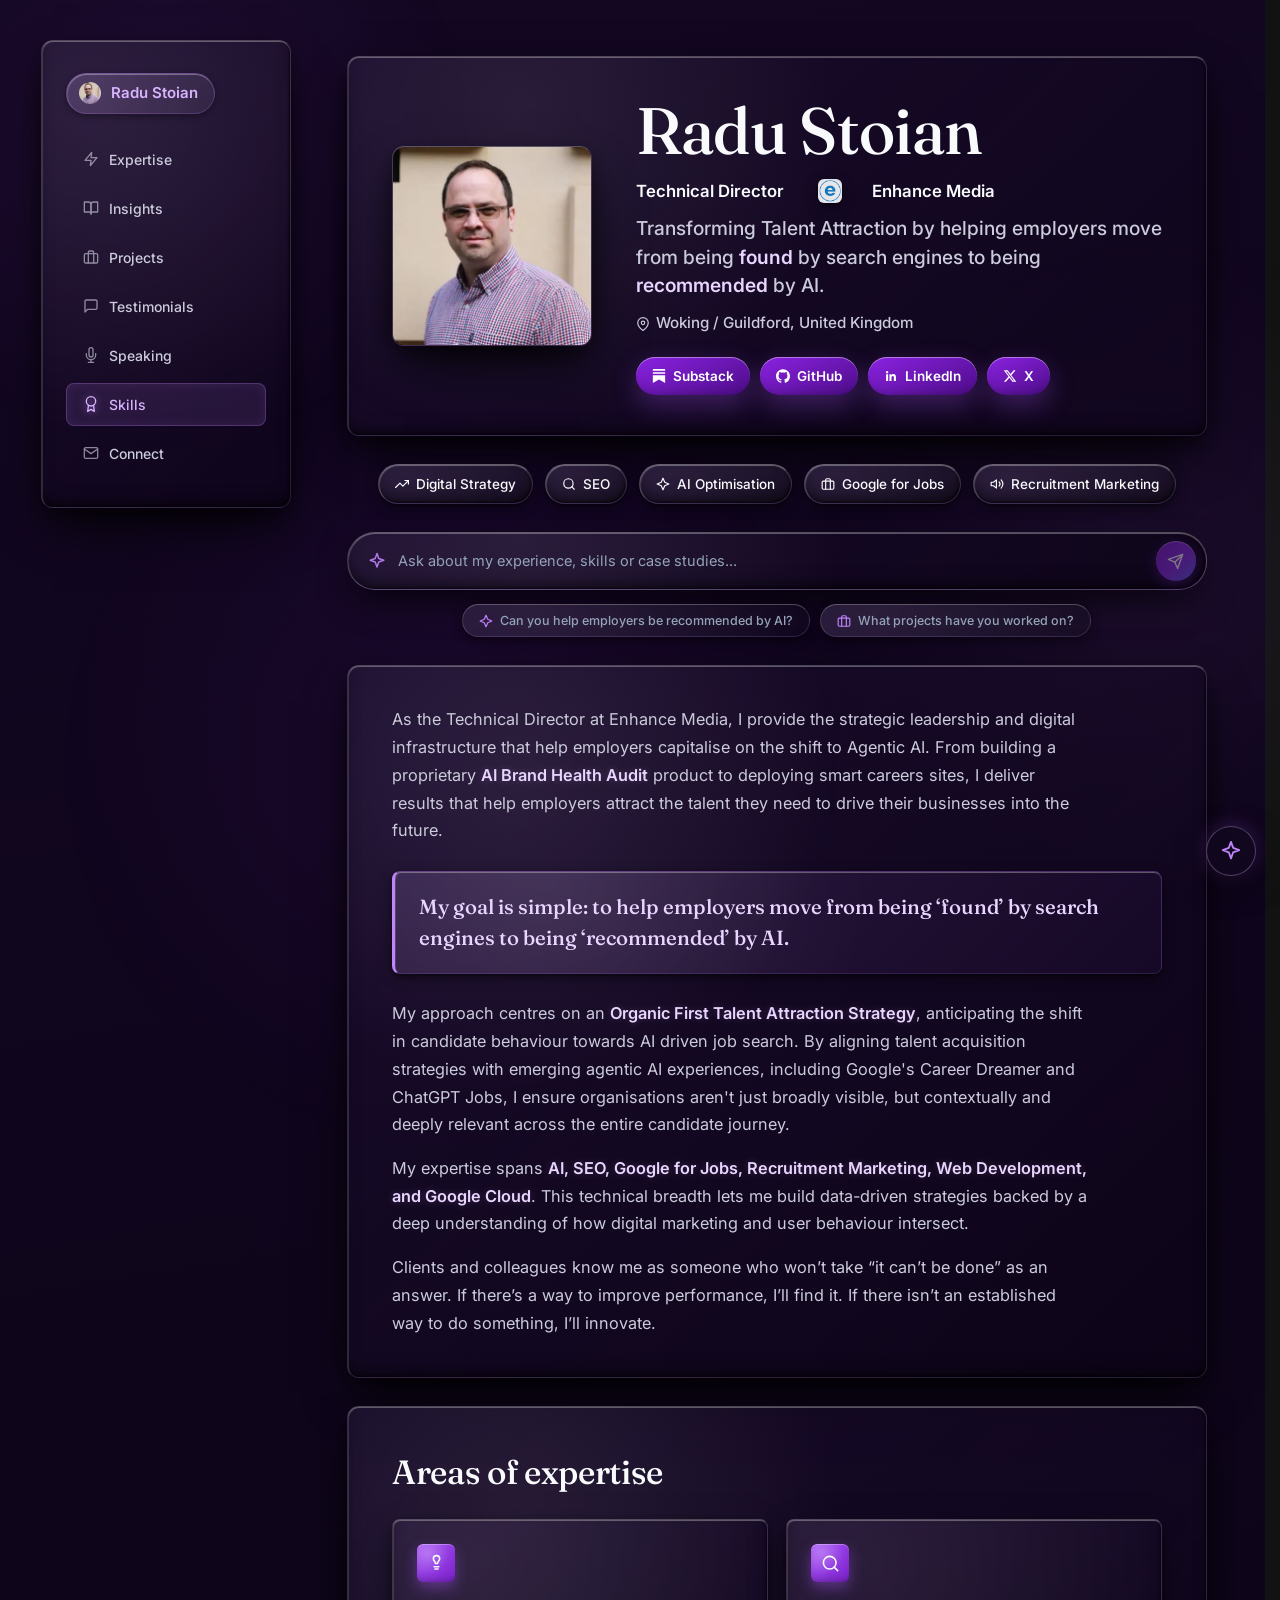
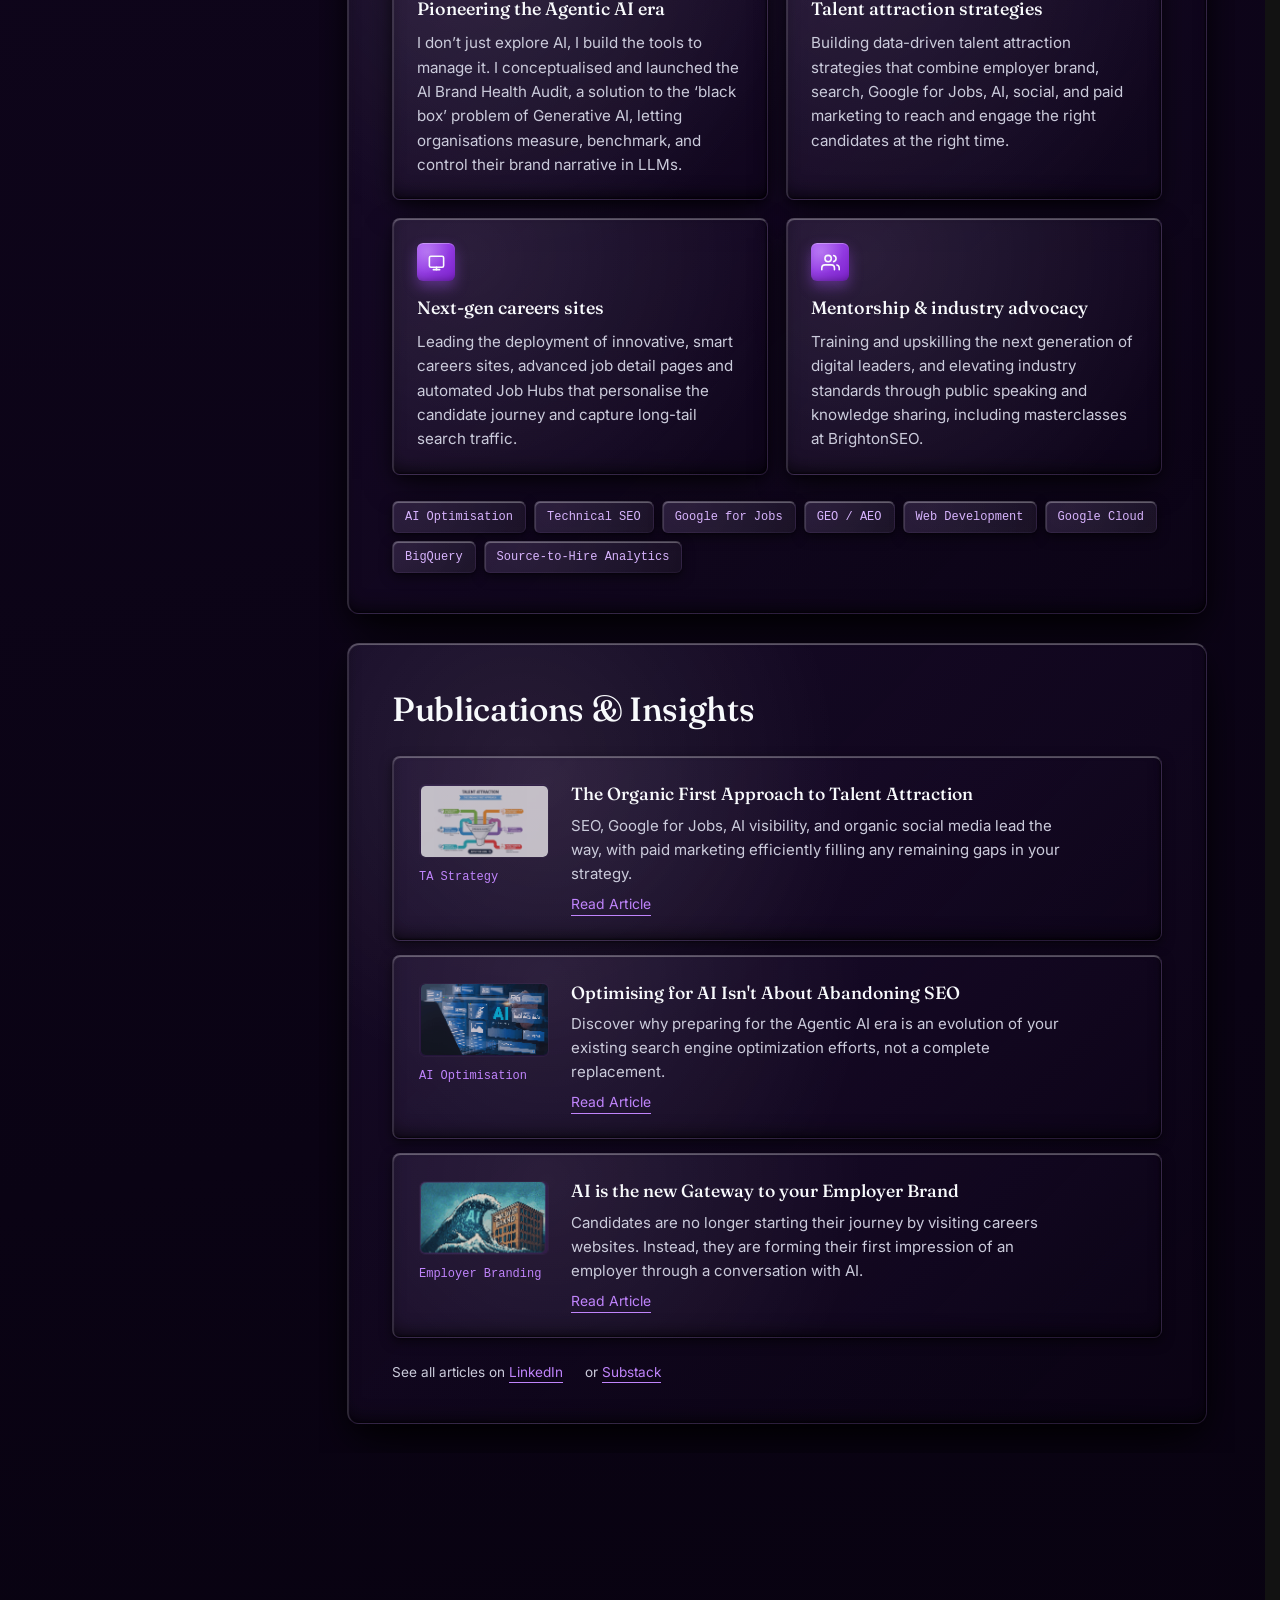
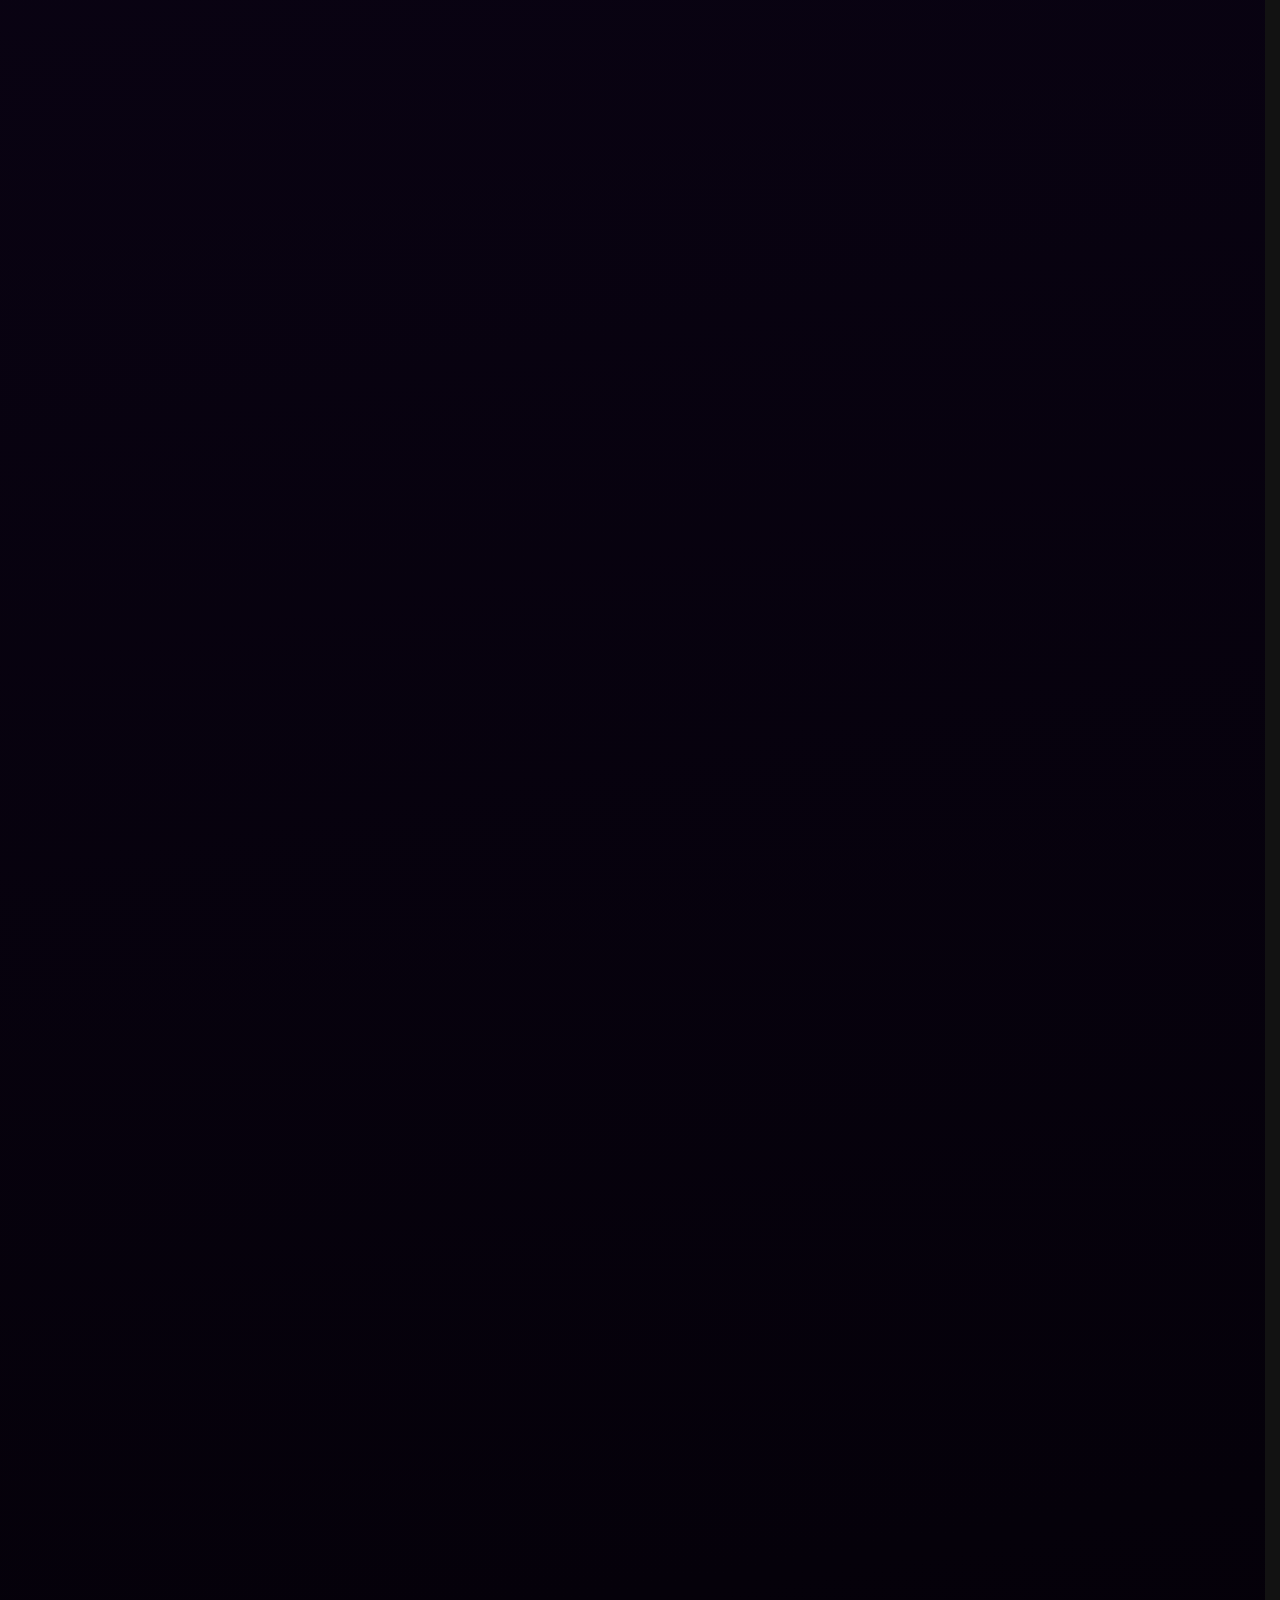
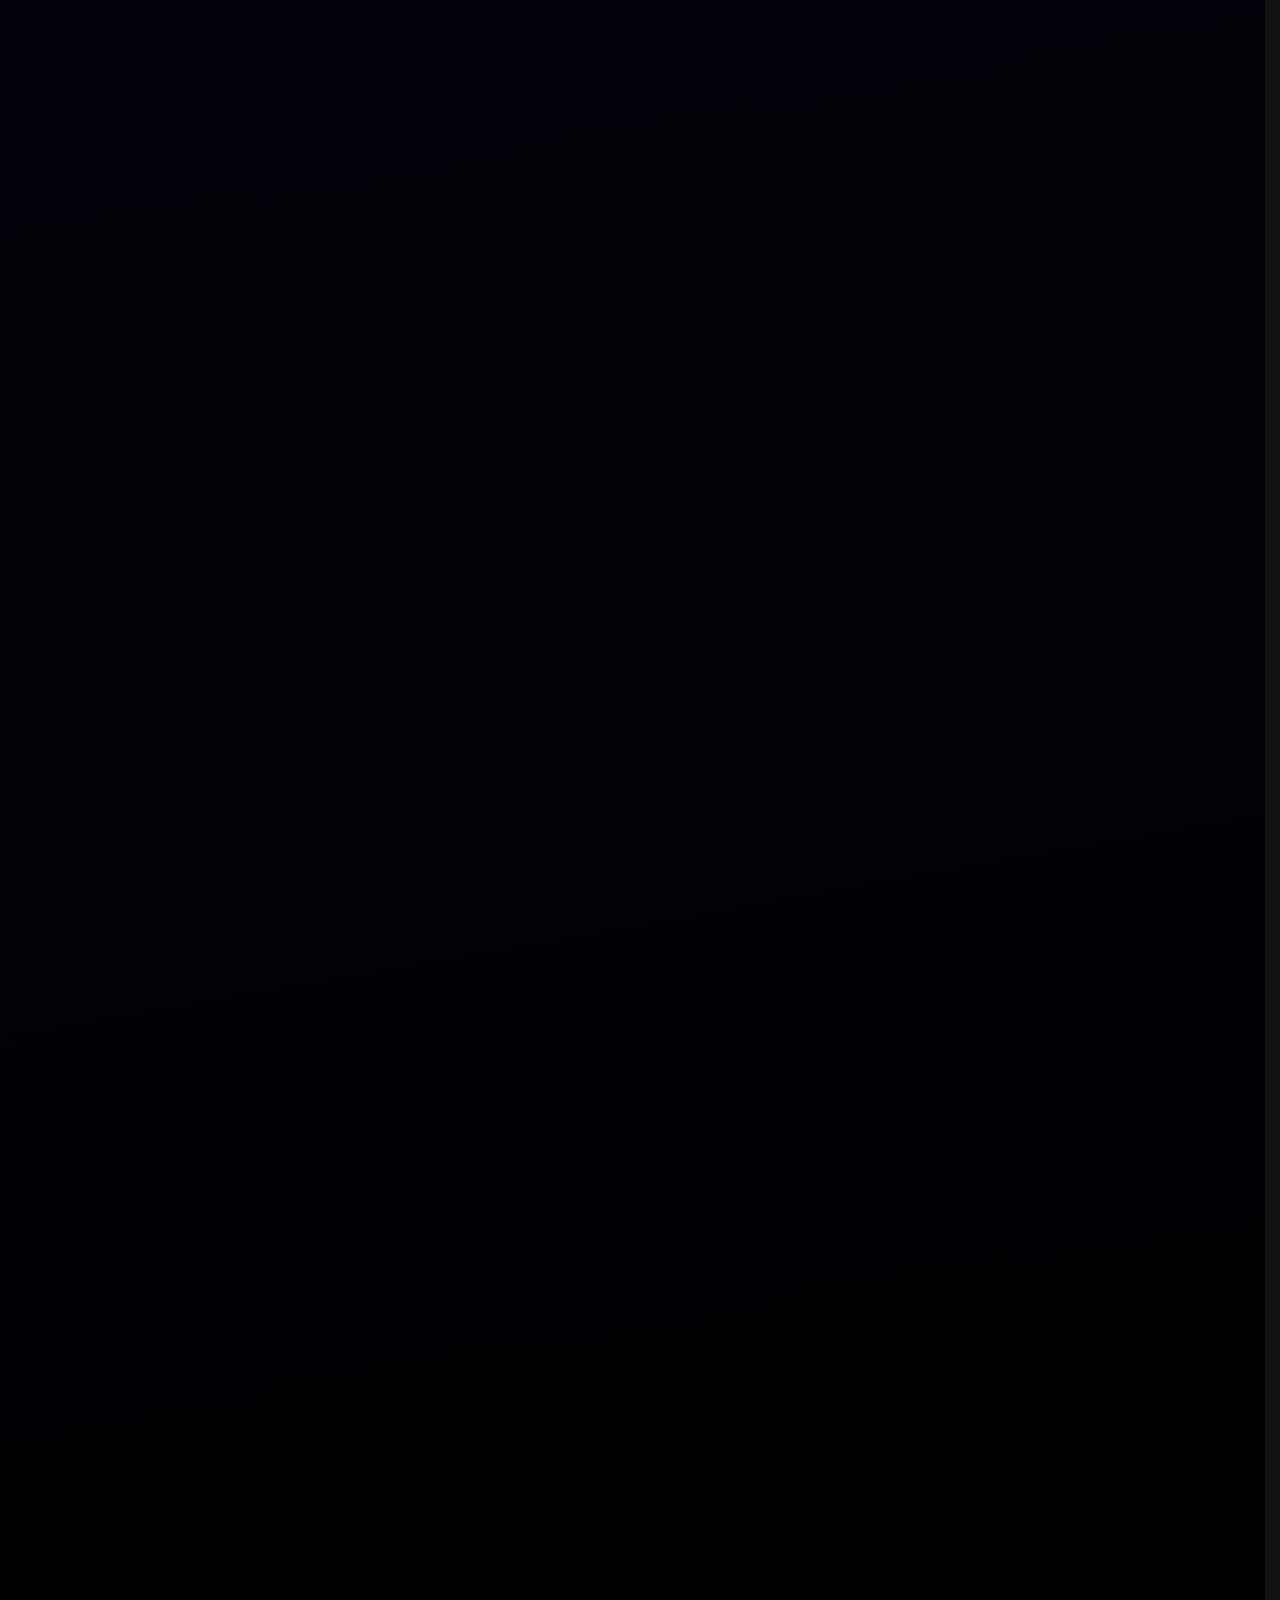
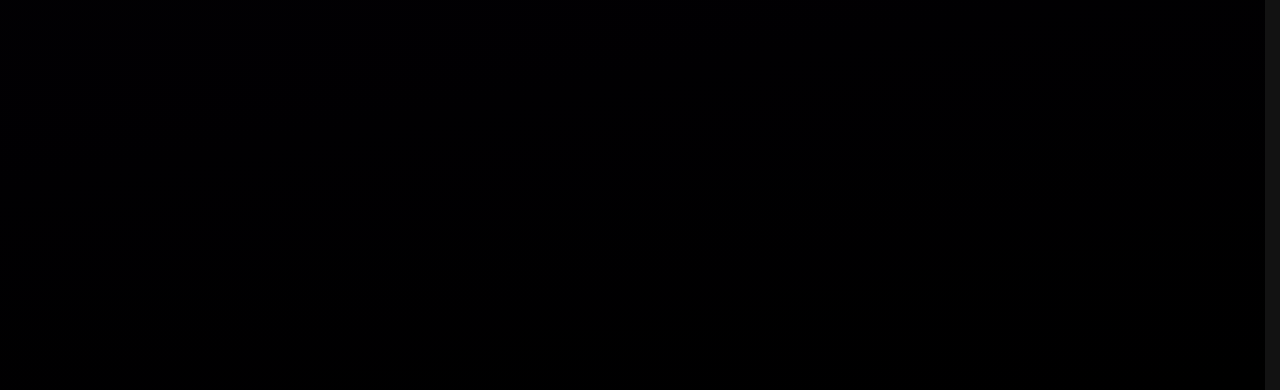
==== commit 8fe59543: "fix: lock scroll on html via :has() to preserve mobile scrollspy target" ====
--- a/index.html
+++ b/index.html
@@ -55,10 +55,10 @@
 <link rel="preconnect" href="https://fonts.googleapis.com">
 <link rel="preconnect" href="https://fonts.gstatic.com" crossorigin>
 <link rel="stylesheet" href="https://fonts.googleapis.com/css2?family=Fraunces:opsz,wght@9..144,500&family=Inter:wght@400;500;600&display=swap">
-<style id="critical-css">@font-face{font-family:Inter Fallback;src:local("Liberation Sans"),local("Arimo"),local("Arial"),local("Helvetica Neue"),local("Helvetica");size-adjust:107.64%;ascent-override:90.44%;descent-override:22.52%;line-gap-override:0%}@font-face{font-family:Fraunces Fallback;src:local("Liberation Serif"),local("Tinos"),local("Times New Roman"),local("Georgia");size-adjust:109.9%;ascent-override:89%;descent-override:22%;line-gap-override:0%}:root{--p-50: #faf5ff;--p-100: #f3e8ff;--p-200: #e9d5ff;--p-300: #d8b4fe;--p-400: #c084fc;--p-500: #a855f7;--p-600: #4e0d89;--p-700: #7e22ce;--p-800: #6b21a8;--p-900: #3b0764;--ink: #f8fafc;--ink-soft: #cbcbdb;--paper: #05010a;--glass-fill: rgba(22, 10, 36, .58);--glass-fill-hi: rgba(32, 16, 52, .52);--glass-fill-lo: rgba(12, 4, 22, .72);--glass-border: rgba(216, 180, 254, .12);--glass-border-lo: rgba(216, 180, 254, .05);--bevel-hi: inset 1px 1px 1px rgba(255, 255, 255, .15), inset 0 1px 0 rgba(255, 255, 255, .2);--bevel-lo: inset -1px -1px 2px rgba(0, 0, 0, .6), inset 0 -10px 20px -10px rgba(0, 0, 0, .9);--bevel-hi-deep: inset 1px 1px 1px rgba(255, 255, 255, .08), inset 0 1px 0 rgba(255, 255, 255, .1);--bevel-lo-deep: inset -1px -1px 2px rgba(0, 0, 0, .8), inset 0 -10px 20px -12px rgba(0, 0, 0, .95);--sh-chip: 0 4px 12px rgba(0, 0, 0, .5), 0 1px 2px rgba(0,0,0,.4);--sh-card: 0 12px 32px -8px rgba(0, 0, 0, .8), 0 4px 12px -2px rgba(0,0,0,.5);--sh-panel: 0 24px 48px -12px rgba(0, 0, 0, .9), 0 8px 24px -4px rgba(0,0,0,.6);--sh-card-deep: 0 16px 36px rgba(0, 0, 0, .9);--sh-panel-deep: 0 32px 64px rgba(0, 0, 0, 1);--mouse-x: 20%;--mouse-y: 15%;--sheen: radial-gradient(800px circle at var(--mouse-x, 20%) var(--mouse-y, 15%), rgba(255, 255, 255, .08), transparent 40%);--sheen-hover: radial-gradient(800px circle at var(--mouse-x, 20%) var(--mouse-y, 15%), rgba(255, 255, 255, .14), transparent 50%);--sheen-deep: radial-gradient(800px circle at var(--mouse-x, 20%) var(--mouse-y, 15%), rgba(255, 255, 255, .04), transparent 40%);--radius-lg: 12px;--radius-md: 8px;--radius-sm: 6px;--font-display: "Fraunces", "Fraunces Fallback", serif;--font-body: "Inter", "Inter Fallback", sans-serif;--font-mono: ui-monospace, SFMono-Regular, Menlo, Monaco, Consolas, "Liberation Mono", "Courier New", monospace;--ease: cubic-bezier(.22, 1, .36, 1);--tilt-ease: cubic-bezier(.16, 1, .3, 1);--testimonial-card-h-desktop: 480px;--testimonial-card-h-mobile: 500px;--scrollbar-thumb: rgba(192, 132, 252, .45);--scrollbar-thumb-hover: rgba(216, 180, 254, .8);--scrollbar-track: rgba(255, 255, 255, .05)}*{box-sizing:border-box;margin:0;padding:0}@media(prefers-reduced-motion:no-preference){html{scroll-behavior:smooth}}.skip-link{position:absolute;top:-100px;left:20px;background:#8b22e2;color:#fff;padding:12px 20px;border-radius:var(--radius-sm);z-index:1000;font-weight:600;text-decoration:none;box-shadow:var(--sh-panel);transition:top .2s var(--ease)}.skip-link:focus{top:20px;outline:2px solid #ffffff}.sr-only{position:absolute;width:1px;height:1px;padding:0;margin:-1px;overflow:hidden;clip:rect(0,0,0,0);white-space:nowrap;border:0}html,body{overflow-x:hidden;overflow-x:clip}body{font-family:var(--font-body);color:var(--ink);background:linear-gradient(170deg,#130722,#0a0314 40%,#05010a,#000);min-height:100vh;line-height:1.5;-webkit-font-smoothing:antialiased;padding-top:env(safe-area-inset-top);padding-bottom:env(safe-area-inset-bottom)}body.menu-open{overflow:hidden}h1,h2,h3,.section-title{transform:translateZ(0);backface-visibility:hidden}.cursor-glow{position:fixed;top:0;left:0;width:600px;height:600px;background:radial-gradient(circle,rgba(168,85,247,.12) 0%,transparent 70%);border-radius:50%;pointer-events:none;transform:translate3d(-1000px,-1000px,0);z-index:0;opacity:0;transition:opacity .3s ease;will-change:transform}@media(hover:none)or (pointer:coarse)or (prefers-reduced-motion:reduce){.cursor-glow{display:none!important}}.orb{position:fixed;border-radius:50%;pointer-events:none;z-index:0;will-change:transform}.orb-a{width:640px;height:640px;top:-180px;left:-160px;background:radial-gradient(circle,rgba(168,85,247,.08) 0%,rgba(168,85,247,.03) 40%,transparent 70%)}.orb-b{width:720px;height:720px;top:25%;right:-240px;background:radial-gradient(circle,rgba(192,132,252,.06) 0%,rgba(192,132,252,.02) 40%,transparent 70%)}.orb-c{width:800px;height:800px;bottom:-260px;left:4%;background:radial-gradient(circle,rgba(147,51,234,.08) 0%,rgba(147,51,234,.03) 40%,transparent 70%)}@media(prefers-reduced-motion:no-preference){.orb-a{animation:float-a 26s ease-in-out infinite}.orb-b{animation:float-b 32s ease-in-out infinite}.orb-c{animation:float-c 36s ease-in-out infinite}}@keyframes float-a{0%,to{transform:translateZ(0)}50%{transform:translate3d(40px,60px,0)}}@keyframes float-b{0%,to{transform:translateZ(0)}50%{transform:translate3d(-50px,40px,0)}}@keyframes float-c{0%,to{transform:translateZ(0)}50%{transform:translate3d(30px,-50px,0)}}.app-layout{display:flex;align-items:flex-start;max-width:1240px;margin:0 auto;gap:56px;padding:0 28px;position:relative;z-index:10}.wrap{position:relative;z-index:1;flex-grow:1;max-width:860px;min-width:0;margin:0;padding:40px 0 120px}body.ask-overlay-open .wrap{z-index:auto}.navbar{position:sticky;top:40px;z-index:50;width:250px;flex-shrink:0;margin-top:40px}.nav-glass{position:relative;overflow:hidden;display:flex;flex-direction:column;align-items:flex-start;gap:24px;padding:32px 24px;border-radius:var(--radius-lg);background:var(--sheen),linear-gradient(135deg,#1e0f32a6,#0c041673);border:1px solid var(--glass-border);border-top-color:#ffffff40;border-left-color:#ffffff26;box-shadow:var(--bevel-hi),var(--bevel-lo),var(--sh-panel)}.nav-home{display:inline-flex;align-items:center;justify-content:flex-start;gap:10px;padding:8px 16px 8px 12px;border-radius:999px;color:var(--p-300);background:var(--sheen),linear-gradient(135deg,#c084fc26,#a855f705);background-color:#c084fc00;box-shadow:var(--bevel-hi),0 2px 6px #0006;text-decoration:none;flex-shrink:0;border:1px solid rgba(192,132,252,.2);border-top-color:#c084fc66;border-left-color:#c084fc4d;transform:translateZ(0);backface-visibility:hidden;transition:transform .25s var(--tilt-ease),box-shadow .25s var(--tilt-ease),color .25s var(--ease),background-color .25s var(--ease),border-color .25s var(--ease)}.nav-home:hover,.nav-home:focus-visible{color:var(--p-100);box-shadow:var(--bevel-hi),0 6px 16px #a855f74d;background-color:#c084fc24;border-top-color:#c084fc80;border-left-color:#c084fc66;outline:none}@media(prefers-reduced-motion:no-preference){.nav-home:hover,.nav-home:focus-visible{transform:translate3d(0,-2px,0)}}.nav-home img{width:22px;height:22px;flex-shrink:0;border-radius:50%;object-fit:cover}.nav-home-text{font-weight:600;font-size:15px;color:inherit;white-space:nowrap}.nav-links{display:flex;flex-direction:column;gap:6px;width:100%;list-style:none;font-size:14px;font-weight:500;color:var(--ink-soft);scroll-target-group:auto}.nav-links a{display:flex;align-items:center;gap:10px;padding:10px 16px;border-radius:var(--radius-md);text-decoration:none;color:var(--ink-soft);border:1px solid transparent;white-space:nowrap;transition:color .25s var(--ease),background-color .25s var(--ease),border-color .25s var(--ease),box-shadow .25s var(--ease)}.nav-links a:is(:hover,:focus-visible,:target-current,.active){background:#c084fc1f;color:var(--p-300);border-color:#c084fc47;outline:none;box-shadow:inset 0 0 12px #c084fc1a}.nav-icon{width:16px;height:16px;opacity:.65;transition:opacity .25s var(--ease);flex-shrink:0}.nav-links a:is(:hover,:focus-visible,:target-current,.active) .nav-icon{opacity:1;filter:drop-shadow(0 0 4px rgba(192,132,252,.6))}.nav-backdrop{display:none;position:fixed;inset:0;background:#05010ad1;z-index:90;opacity:0;pointer-events:none;transition:opacity .25s var(--ease)}.nav-toggle{display:none;cursor:pointer;padding:12px;border-radius:50%;color:var(--ink);position:fixed;top:calc(20px + env(safe-area-inset-top));right:calc(20px + env(safe-area-inset-right));z-index:100;rotate:0deg;scale:1;transition:rotate .3s var(--ease),scale .2s var(--ease);background:var(--sheen),linear-gradient(135deg,#1e0f32e6,#0c0416d1);border:1px solid var(--glass-border);border-top-color:#ffffff40;border-left-color:#ffffff26;box-shadow:var(--bevel-hi),0 8px 24px #0009}.nav-toggle svg{width:24px;height:24px;display:block}.nav-toggle .nav-icon-close,.nav-toggle[aria-expanded=true] .nav-icon-menu{display:none}.nav-toggle[aria-expanded=true] .nav-icon-close{display:block}@media(prefers-reduced-motion:no-preference){.nav-toggle:hover{scale:1.05}.nav-toggle[aria-expanded=true]{rotate:90deg}}@media(max-width:960px){.app-layout{flex-direction:column;gap:0;padding:0}.nav-toggle,.nav-backdrop{display:block}.nav-backdrop.active{opacity:1;pointer-events:auto}.navbar{position:fixed;top:calc(76px + env(safe-area-inset-top));right:calc(20px + env(safe-area-inset-right));width:min(280px,calc(100vw - 40px));margin:0;z-index:99;opacity:0;pointer-events:none;transform:translateY(-10px) scale(.95);transform-origin:top right;transition:opacity .25s var(--ease),transform .25s var(--tilt-ease)}.navbar.mobile-open{opacity:1;pointer-events:auto;transform:translateY(0) scale(1)}.nav-glass{padding:16px;border-radius:var(--radius-lg);gap:12px;background:var(--sheen),linear-gradient(135deg,#180c2af5,#0a0412f0)}.nav-home{width:100%;margin-bottom:8px}.nav-links{display:flex}.nav-links a{padding:12px 16px;min-height:44px}.wrap{padding:0 24px 120px;width:100%;margin-top:40px}}.panel{position:relative;border-radius:var(--radius-lg);padding:40px 44px;margin-bottom:28px;background:var(--sheen),linear-gradient(135deg,#1e0f329e,#0c04166b);border:1px solid var(--glass-border);border-top-color:#ffffff40;border-left-color:#ffffff26;box-shadow:var(--bevel-hi),var(--bevel-lo),var(--sh-panel)}@media(max-width:640px){.wrap{padding:0 16px 80px}.panel{padding:24px 16px}.expertise-card{padding:20px 16px}.talk-item{padding:18px 16px}.connect-panel{padding:36px 16px}.highlights-grid{gap:8px;margin-bottom:20px}.highlights-grid .highlight-tag{padding:8px 13px;font-size:12.5px}.slider-controls{flex-wrap:wrap;justify-content:space-between;gap:14px}.testimonial-note{width:100%;margin-bottom:8px;padding-right:0}}.panel--deep{background:var(--sheen-deep),linear-gradient(135deg,#12081e8c,#06020c59);border-top-color:#ffffff1f;border-left-color:#ffffff14;box-shadow:var(--bevel-hi-deep),var(--bevel-lo-deep),var(--sh-panel-deep)}.card-3d,.hero.panel,#about .panel{background-color:#a855f700;transform:translateZ(0);backface-visibility:hidden;transition:transform .3s var(--tilt-ease),box-shadow .3s var(--tilt-ease),background-color .3s var(--ease),border-color .3s var(--ease)}.card-3d:before,.hero.panel:before,#about .panel:before{content:"";position:absolute;inset:0;border-radius:inherit;pointer-events:none;z-index:-1}@media(hover:hover)and (pointer:fine){.card-3d:where(:not(.pill-link):not(.btn-solid):not(.ask-chip)):hover{background-color:#a855f714;border-top-color:#ffffff61;border-left-color:#ffffff38;box-shadow:var(--bevel-hi),var(--bevel-lo),var(--sh-panel-deep)}.hero.panel:hover,#about .panel:hover{background-color:#a855f712;border-top-color:#ffffff61;border-left-color:#ffffff38;box-shadow:var(--bevel-hi),var(--bevel-lo),var(--sh-panel)}@media(prefers-reduced-motion:no-preference){.card-3d:where(:not(.pill-link):not(.btn-solid):not(.ask-chip)):hover{transform:translate3d(0,-3px,0)}.hero.panel:hover,#about .panel:hover{transform:translate3d(0,-4px,0)}.card-3d:hover:before,.hero.panel:hover:before,#about .panel:hover:before{inset:-2px -2px -8px;pointer-events:auto}}}.hero{margin-top:16px;display:grid;grid-template-columns:200px 1fr;gap:44px;align-items:center}@media(max-width:640px){.hero{grid-template-columns:1fr;text-align:center;gap:28px}.hero-portrait{margin:0 auto}.hero .location,.hero-title-row,.hero-links{justify-content:center}}.hero .location{display:flex;align-items:center;gap:6px;margin-top:12px;font-size:.95rem;color:var(--ink-soft);font-weight:500}.hero-portrait{position:relative;width:200px;height:200px;border-radius:var(--radius-lg);background:var(--sheen),linear-gradient(135deg,#1e0f328c,#0c041659);border:1px solid var(--glass-border);border-top-color:#ffffff40;border-left-color:#ffffff26;box-shadow:var(--bevel-hi),var(--bevel-lo),var(--sh-panel)}.hero-portrait img{width:100%;height:100%;object-fit:cover;display:block;position:relative;z-index:1;border-radius:calc(var(--radius-lg) - 1px)}.hero-portrait .fallback{width:100%;height:100%;display:flex;align-items:center;justify-content:center;font-family:var(--font-display);font-size:4rem;font-weight:500;color:#fff;background:linear-gradient(150deg,var(--p-700),var(--p-900));position:relative;z-index:1;border-radius:calc(var(--radius-lg) - 1px)}.hero-title-row{display:flex;align-items:center;gap:16px;margin-top:14px;margin-bottom:6px;flex-wrap:wrap}.hero h1{font-family:var(--font-display);font-weight:500;font-size:clamp(2.6rem,5.4vw,4.1rem);line-height:1.03;color:var(--ink);letter-spacing:-.01em}.hero .company-info{display:flex;align-items:center;gap:8px;font-size:1.05rem;color:var(--ink);font-weight:600}.hero .company-info img{width:24px;height:24px;margin-right:22px;border-radius:var(--radius-sm);border:1px solid var(--glass-border);box-shadow:var(--sh-chip);background:#ffffffe6}.em-link{color:inherit;text-decoration:none;display:inline-flex;align-items:center;gap:4px}.em-arrow{width:14px;height:14px;opacity:0;translate:-4px 4px;transition:opacity .25s var(--ease),translate .25s var(--ease);color:var(--p-400)}.em-link:hover .em-arrow{opacity:1;translate:0 0}.hero .role{margin-top:10px;font-size:1.2rem;color:var(--ink-soft);font-weight:500}.hero .role em{font-style:normal;color:var(--p-200);font-weight:600}.hero .role a{color:var(--p-400);text-decoration:none;border-bottom:1px solid var(--p-400)}.hero .role a:hover{color:var(--p-300);border-color:var(--p-300)}.hero-links{margin-top:22px;display:flex;gap:10px;flex-wrap:wrap}.pill-link{position:relative;display:inline-flex;align-items:center;gap:7px;padding:9px 16px;border-radius:999px;background:linear-gradient(155deg,#8b22e2,var(--p-600));color:#fff;font-weight:600;font-size:13.5px;text-decoration:none;transform:translateZ(0);backface-visibility:hidden;transition:transform .3s var(--tilt-ease),box-shadow .3s var(--tilt-ease);box-shadow:inset 0 1px #fff6,inset 0 -6px 10px -6px #0000004d,0 10px 26px #a855f74d}.pill-link:hover{box-shadow:inset 0 1px #ffffff80,inset 0 -6px 10px -6px #0000004d,0 16px 36px #a855f780}@media(prefers-reduced-motion:no-preference){.pill-link:hover{transform:translate3d(0,-2px,0)}}.pill-link svg{width:14px;height:14px}.highlights-grid{display:flex;flex-wrap:wrap;justify-content:center;gap:12px;margin-bottom:28px}.highlights-grid .highlight-tag{position:relative;display:inline-flex;align-items:center;gap:7px;padding:9px 16px;border-radius:999px;background:var(--sheen),linear-gradient(135deg,#201036b8,#0e051a8c);background-color:#a855f700;border:1px solid var(--glass-border);border-top-color:#ffffff4d;border-left-color:#fff3;font-size:13.5px;font-weight:500;color:var(--ink);text-decoration:none;box-shadow:var(--bevel-hi),var(--bevel-lo),var(--sh-chip);transform:translateZ(0);backface-visibility:hidden;transition:transform .3s var(--tilt-ease),box-shadow .3s var(--tilt-ease),background-color .3s var(--ease),border-color .3s var(--ease)}.highlights-grid .highlight-tag:hover{background-color:#a855f71a;border-top-color:#ffffff73;border-left-color:#ffffff59;box-shadow:var(--bevel-hi),var(--bevel-lo),var(--sh-card),0 0 16px #a855f726}@media(prefers-reduced-motion:no-preference){.highlights-grid .highlight-tag:hover{transform:translate3d(0,-2px,0)}}.highlights-grid .highlight-tag svg{width:14px;height:14px}section{scroll-margin-top:96px}section[id]:focus{outline:none}section[id]:focus-visible{outline:2px solid var(--p-400);outline-offset:4px;border-radius:var(--radius-lg)}#expertise,#insights,#projects,#testimonials,#speaking,#skills,#connect{content-visibility:auto;padding:12px 28px 1px;margin:-12px -28px 0}@media(max-width:640px){#expertise,#insights,#projects,#testimonials,#speaking,#skills,#connect{padding:12px 16px 1px;margin:-12px -16px 0}}#expertise{contain-intrinsic-block-size:auto 42rem}#insights{contain-intrinsic-block-size:auto 46rem}#projects{contain-intrinsic-block-size:auto 38rem}#testimonials{contain-intrinsic-block-size:auto 42rem}#speaking{contain-intrinsic-block-size:auto 44rem}#skills{contain-intrinsic-block-size:auto 26rem}#connect{contain-intrinsic-block-size:auto 24rem}.wrap>footer{content-visibility:auto;contain-intrinsic-block-size:auto 8rem}.section-title{font-family:var(--font-display);font-weight:500;font-size:clamp(1.6rem,3vw,2.1rem);color:var(--ink);margin-bottom:22px;letter-spacing:-.01em}.lede{font-size:1.08rem;color:var(--ink-soft);max-width:40rem;line-height:1.65}.lede+.lede{margin-top:14px}#about p{font-size:1.02rem;color:var(--ink-soft);max-width:43.7rem;line-height:1.7}#about p+p{margin-top:16px}#about strong,.connect-panel strong{color:var(--p-200);font-weight:600;text-shadow:0 0 8px rgba(233,213,255,.2)}.mission-line{position:relative;overflow:hidden;font-family:var(--font-display);font-style:normal;font-weight:500;font-size:1.28rem;color:var(--p-200);background:var(--sheen),linear-gradient(135deg,#c084fc1f,#a855f70a);border-radius:var(--radius-md);border:1px solid rgba(192,132,252,.15);border-left:3px solid var(--p-400);border-top-color:#c084fc4d;box-shadow:var(--bevel-hi),var(--sh-chip);padding:20px 24px;margin:26px 0;line-height:1.5}.icon{width:14px;height:14px;flex-shrink:0}::selection{background:var(--p-400);color:#000}a{-webkit-tap-highlight-color:transparent}a:focus-visible,button:focus-visible{outline:2px solid var(--p-400);outline-offset:2px;border-radius:4px}.ask-backdrop{position:fixed;inset:0;background:#05010ad6;z-index:940;opacity:0;pointer-events:none;transition:opacity .25s var(--ease)}.ask-section{position:relative;width:100%;margin-bottom:28px;scroll-margin-top:32px;font-family:var(--font-body)}.ask-bar-wrap{position:relative;width:100%}.ask-input-form{display:flex;align-items:flex-end;gap:12px;width:100%;background:var(--sheen, none),linear-gradient(135deg,#1c0d30e6,#0c0416cc);border:1px solid rgba(216,180,254,.32);border-top-color:#ffffff47;border-left-color:#ffffff2e;border-radius:28px;padding:8px 10px 8px 20px;box-shadow:var(--bevel-hi, inset 0 1px 0 rgba(255, 255, 255, .18)),var(--bevel-lo, inset 0 -4px 10px rgba(0, 0, 0, .5)),0 14px 36px -8px #000000c7;transition:border-color .22s ease,box-shadow .22s ease,background .22s ease}.ask-input-form:hover,.ask-input-form:focus-within,.ask-section.is-active .ask-input-form{border-color:#a855f7;box-shadow:0 0 0 2px #a855f747,0 18px 44px -8px #000000e6,0 0 28px #a855f738}.ask-input-form.is-locked{opacity:.72;cursor:pointer}.ask-input-icon{width:18px;height:18px;margin-bottom:11px;color:#c084fc;display:inline-flex;align-items:center;justify-content:center;flex-shrink:0;opacity:.9}.ask-input-icon svg{width:100%;height:100%}.ask-input{flex:1 1 auto;min-width:0;width:100%;height:auto;field-sizing:content;min-block-size:40px;max-block-size:120px;max-height:120px;background:transparent;border:none;outline:none;color:#f8fafc;font-family:var(--font-body);font-size:14.5px;line-height:20px;padding:10px 0;resize:none;overflow-y:auto;display:block}.ask-input:disabled{pointer-events:none;cursor:pointer}.ask-input::placeholder{color:#94a3b8;opacity:1;white-space:nowrap;overflow:hidden;text-overflow:ellipsis}.ask-send-btn{width:40px;height:40px;border-radius:50%;border:none;background:linear-gradient(135deg,#7e22ce,#9333ea 55%,#6366f1);color:#fff;display:inline-flex;align-items:center;justify-content:center;cursor:pointer;flex-shrink:0;scale:1;box-shadow:inset 0 1px #ffffff59,0 4px 14px #9333ea73;transition:scale .2s ease,box-shadow .2s ease,opacity .2s ease}.ask-send-btn svg{width:17px;height:17px}.ask-send-btn:hover:not(:disabled){box-shadow:inset 0 1px #ffffff73,0 6px 20px #a855f7a6}@media(prefers-reduced-motion:no-preference){.ask-send-btn:hover:not(:disabled){scale:1.06}}.ask-send-btn:focus-visible{outline:2px solid #a855f7;outline-offset:2px}.ask-send-btn:disabled{opacity:.45;cursor:not-allowed;scale:1}.ask-suggestions{display:flex;flex-wrap:wrap;justify-content:center;gap:10px;margin-top:14px}.ask-chip{appearance:none;-webkit-appearance:none;position:relative;display:inline-flex;align-items:center;justify-content:center;gap:7px;padding:8px 16px;border-radius:999px;background:var(--sheen, none),linear-gradient(135deg,#201036b8,#0e051a85);background-color:#a855f700;border:1px solid rgba(216,180,254,.16);border-top-color:#ffffff42;border-left-color:#ffffff2e;font-family:var(--font-body);font-size:12.5px;font-weight:500;color:#94a3b8;cursor:pointer;box-shadow:0 4px 12px #00000073;transform:translateZ(0);backface-visibility:hidden;transition:transform .25s var(--ease),box-shadow .25s ease,border-color .25s ease,color .2s ease,background-color .25s ease}.ask-chip svg,.ask-chip-icon{width:14px;height:14px;flex-shrink:0;color:#c084fc;scale:1;transition:color .2s ease,scale .2s ease}.ask-chip:hover:not(:disabled),.ask-chip:focus-visible{color:#fff;border-color:#c084fc7a;border-top-color:#ffffff6b;background-color:#a855f71f;box-shadow:0 8px 22px #0009,0 0 16px #a855f738;outline:none}@media(prefers-reduced-motion:no-preference){.ask-chip:hover:not(:disabled),.ask-chip:focus-visible{transform:translate3d(0,-2px,0)}}.ask-chip:hover:not(:disabled) svg,.ask-chip:hover:not(:disabled) .ask-chip-icon,.ask-chip:focus-visible svg,.ask-chip:focus-visible .ask-chip-icon{color:#e9d5ff}@media(prefers-reduced-motion:no-preference){.ask-chip:hover:not(:disabled) svg,.ask-chip:hover:not(:disabled) .ask-chip-icon,.ask-chip:focus-visible svg,.ask-chip:focus-visible .ask-chip-icon{scale:1.12}}.ask-chip:disabled{opacity:.5;cursor:not-allowed}.ask-answer-panel{position:absolute;top:calc(100% + 14px);left:0;right:0;z-index:955;height:auto;max-height:0;overflow:hidden;opacity:0;visibility:hidden;pointer-events:none;transform:translateY(-8px)}.ask-answer-footer #askFollowupForm{display:none}.nlweb-launcher{position:fixed;bottom:calc(24px + env(safe-area-inset-bottom,0px));right:calc(24px + env(safe-area-inset-right,0px));z-index:9999;display:inline-flex;align-items:center;justify-content:center;width:50px;height:50px;padding:0;background:#120820f0;color:var(--ink);border:1px solid rgba(216,180,254,.32);border-radius:50%;cursor:pointer;transform:translateZ(0);backface-visibility:hidden;box-shadow:0 10px 30px #0009,0 0 20px #a855f747;transition:transform .25s var(--ease),border-color .25s ease,box-shadow .25s ease,opacity .25s ease;user-select:none;-webkit-tap-highlight-color:transparent}.nlweb-launcher:hover{border-color:#d8b4fe8c;box-shadow:0 14px 36px #000000bf,0 0 28px #a855f780}.nlweb-launcher:focus-visible{outline:2px solid var(--p-500);outline-offset:3px}.nlweb-launcher-icon{width:22px;height:22px;color:#c084fc;display:flex;align-items:center;justify-content:center;flex-shrink:0;transition:transform .25s ease}@media(prefers-reduced-motion:no-preference){.nlweb-launcher:hover{transform:translate3d(0,-2px,0)}.nlweb-launcher:active{transform:translateZ(0)}.nlweb-launcher:hover .nlweb-launcher-icon{transform:rotate(15deg) scale(1.12)}}@media(max-width:640px){.nlweb-launcher{bottom:max(20px,calc(14px + env(safe-area-inset-bottom,0px)));right:max(16px,env(safe-area-inset-right,0px));width:48px;height:48px}.ask-section{margin-bottom:20px;scroll-margin-top:max(16px,env(safe-area-inset-top,0px))}.ask-input-form{border-radius:24px;padding:6px 8px 6px 14px;gap:8px}.ask-input-icon{margin-bottom:9px}.ask-input{font-size:16px;line-height:22px;min-block-size:36px;padding:7px 0}.ask-send-btn{width:36px;height:36px}.ask-suggestions{gap:8px;margin-top:10px}.ask-suggestions .ask-chip:nth-child(n+2){display:none}.ask-chip{padding:7px 13px;font-size:12px;gap:6px}}</style>
-<link rel="preload" as="style" href="/styles.css?v=5.0">
-<link rel="stylesheet" href="/styles.css?v=5.0" media="print" data-async-style>
-<noscript><link rel="stylesheet" href="/styles.css?v=5.0"></noscript>
+<style id="critical-css">@font-face{font-family:Inter Fallback;src:local("Liberation Sans"),local("Arimo"),local("Arial"),local("Helvetica Neue"),local("Helvetica");size-adjust:107.64%;ascent-override:90.44%;descent-override:22.52%;line-gap-override:0%}@font-face{font-family:Fraunces Fallback;src:local("Liberation Serif"),local("Tinos"),local("Times New Roman"),local("Georgia");size-adjust:109.9%;ascent-override:89%;descent-override:22%;line-gap-override:0%}:root{--p-50: #faf5ff;--p-100: #f3e8ff;--p-200: #e9d5ff;--p-300: #d8b4fe;--p-400: #c084fc;--p-500: #a855f7;--p-600: #4e0d89;--p-700: #7e22ce;--p-800: #6b21a8;--p-900: #3b0764;--ink: #f8fafc;--ink-soft: #cbcbdb;--paper: #05010a;--glass-fill: rgba(22, 10, 36, .58);--glass-fill-hi: rgba(32, 16, 52, .52);--glass-fill-lo: rgba(12, 4, 22, .72);--glass-border: rgba(216, 180, 254, .12);--glass-border-lo: rgba(216, 180, 254, .05);--bevel-hi: inset 1px 1px 1px rgba(255, 255, 255, .15), inset 0 1px 0 rgba(255, 255, 255, .2);--bevel-lo: inset -1px -1px 2px rgba(0, 0, 0, .6), inset 0 -10px 20px -10px rgba(0, 0, 0, .9);--bevel-hi-deep: inset 1px 1px 1px rgba(255, 255, 255, .08), inset 0 1px 0 rgba(255, 255, 255, .1);--bevel-lo-deep: inset -1px -1px 2px rgba(0, 0, 0, .8), inset 0 -10px 20px -12px rgba(0, 0, 0, .95);--sh-chip: 0 4px 12px rgba(0, 0, 0, .5), 0 1px 2px rgba(0,0,0,.4);--sh-card: 0 12px 32px -8px rgba(0, 0, 0, .8), 0 4px 12px -2px rgba(0,0,0,.5);--sh-panel: 0 24px 48px -12px rgba(0, 0, 0, .9), 0 8px 24px -4px rgba(0,0,0,.6);--sh-card-deep: 0 16px 36px rgba(0, 0, 0, .9);--sh-panel-deep: 0 32px 64px rgba(0, 0, 0, 1);--mouse-x: 20%;--mouse-y: 15%;--sheen: radial-gradient(800px circle at var(--mouse-x, 20%) var(--mouse-y, 15%), rgba(255, 255, 255, .08), transparent 40%);--sheen-hover: radial-gradient(800px circle at var(--mouse-x, 20%) var(--mouse-y, 15%), rgba(255, 255, 255, .14), transparent 50%);--sheen-deep: radial-gradient(800px circle at var(--mouse-x, 20%) var(--mouse-y, 15%), rgba(255, 255, 255, .04), transparent 40%);--radius-lg: 12px;--radius-md: 8px;--radius-sm: 6px;--font-display: "Fraunces", "Fraunces Fallback", serif;--font-body: "Inter", "Inter Fallback", sans-serif;--font-mono: ui-monospace, SFMono-Regular, Menlo, Monaco, Consolas, "Liberation Mono", "Courier New", monospace;--ease: cubic-bezier(.22, 1, .36, 1);--tilt-ease: cubic-bezier(.16, 1, .3, 1);--testimonial-card-h-desktop: 480px;--testimonial-card-h-mobile: 500px;--scrollbar-thumb: rgba(192, 132, 252, .45);--scrollbar-thumb-hover: rgba(216, 180, 254, .8);--scrollbar-track: rgba(255, 255, 255, .05)}*{box-sizing:border-box;margin:0;padding:0}@media(prefers-reduced-motion:no-preference){html{scroll-behavior:smooth}}.skip-link{position:absolute;top:-100px;left:20px;background:#8b22e2;color:#fff;padding:12px 20px;border-radius:var(--radius-sm);z-index:1000;font-weight:600;text-decoration:none;box-shadow:var(--sh-panel);transition:top .2s var(--ease)}.skip-link:focus{top:20px;outline:2px solid #ffffff}.sr-only{position:absolute;width:1px;height:1px;padding:0;margin:-1px;overflow:hidden;clip:rect(0,0,0,0);white-space:nowrap;border:0}html{scrollbar-gutter:stable}html,body{overflow-x:hidden;overflow-x:clip}body{font-family:var(--font-body);color:var(--ink);background:linear-gradient(170deg,#130722,#0a0314 40%,#05010a,#000);min-height:100vh;line-height:1.5;-webkit-font-smoothing:antialiased;padding-top:env(safe-area-inset-top);padding-bottom:env(safe-area-inset-bottom)}html:has(>body.menu-open){overflow:hidden}h1,h2,h3,.section-title{transform:translateZ(0);backface-visibility:hidden}.cursor-glow{position:fixed;top:0;left:0;width:600px;height:600px;background:radial-gradient(circle,rgba(168,85,247,.12) 0%,transparent 70%);border-radius:50%;pointer-events:none;transform:translate3d(-1000px,-1000px,0);z-index:0;opacity:0;transition:opacity .3s ease;will-change:transform}@media(hover:none)or (pointer:coarse)or (prefers-reduced-motion:reduce){.cursor-glow{display:none!important}}.orb{position:fixed;border-radius:50%;pointer-events:none;z-index:0;will-change:transform}.orb-a{width:640px;height:640px;top:-180px;left:-160px;background:radial-gradient(circle,rgba(168,85,247,.08) 0%,rgba(168,85,247,.03) 40%,transparent 70%)}.orb-b{width:720px;height:720px;top:25%;right:-240px;background:radial-gradient(circle,rgba(192,132,252,.06) 0%,rgba(192,132,252,.02) 40%,transparent 70%)}.orb-c{width:800px;height:800px;bottom:-260px;left:4%;background:radial-gradient(circle,rgba(147,51,234,.08) 0%,rgba(147,51,234,.03) 40%,transparent 70%)}@media(prefers-reduced-motion:no-preference){.orb-a{animation:float-a 26s ease-in-out infinite}.orb-b{animation:float-b 32s ease-in-out infinite}.orb-c{animation:float-c 36s ease-in-out infinite}}@keyframes float-a{0%,to{transform:translateZ(0)}50%{transform:translate3d(40px,60px,0)}}@keyframes float-b{0%,to{transform:translateZ(0)}50%{transform:translate3d(-50px,40px,0)}}@keyframes float-c{0%,to{transform:translateZ(0)}50%{transform:translate3d(30px,-50px,0)}}.app-layout{display:flex;align-items:flex-start;max-width:1240px;margin:0 auto;gap:56px;padding:0 28px;position:relative;z-index:10}.wrap{position:relative;z-index:1;flex-grow:1;max-width:860px;min-width:0;margin:0;padding:40px 0 120px}body.ask-overlay-open .wrap{z-index:auto}.navbar{position:sticky;top:40px;z-index:50;width:250px;flex-shrink:0;margin-top:40px}.nav-glass{position:relative;overflow:hidden;overscroll-behavior:contain;display:flex;flex-direction:column;align-items:flex-start;gap:24px;padding:32px 24px;border-radius:var(--radius-lg);background:var(--sheen),linear-gradient(135deg,#1e0f32a6,#0c041673);border:1px solid var(--glass-border);border-top-color:#ffffff40;border-left-color:#ffffff26;box-shadow:var(--bevel-hi),var(--bevel-lo),var(--sh-panel)}.nav-home{display:inline-flex;align-items:center;justify-content:flex-start;gap:10px;padding:8px 16px 8px 12px;border-radius:999px;color:var(--p-300);background:var(--sheen),linear-gradient(135deg,#c084fc26,#a855f705);background-color:#c084fc00;box-shadow:var(--bevel-hi),0 2px 6px #0006;text-decoration:none;flex-shrink:0;border:1px solid rgba(192,132,252,.2);border-top-color:#c084fc66;border-left-color:#c084fc4d;transform:translateZ(0);backface-visibility:hidden;transition:transform .25s var(--tilt-ease),box-shadow .25s var(--tilt-ease),color .25s var(--ease),background-color .25s var(--ease),border-color .25s var(--ease)}.nav-home:hover,.nav-home:focus-visible{color:var(--p-100);box-shadow:var(--bevel-hi),0 6px 16px #a855f74d;background-color:#c084fc24;border-top-color:#c084fc80;border-left-color:#c084fc66;outline:none}@media(prefers-reduced-motion:no-preference){.nav-home:hover,.nav-home:focus-visible{transform:translate3d(0,-2px,0)}}.nav-home img{width:22px;height:22px;flex-shrink:0;border-radius:50%;object-fit:cover}.nav-home-text{font-weight:600;font-size:15px;color:inherit;white-space:nowrap}.nav-links{display:flex;flex-direction:column;gap:6px;width:100%;list-style:none;font-size:14px;font-weight:500;color:var(--ink-soft);scroll-target-group:auto}.nav-links a{display:flex;align-items:center;gap:10px;padding:10px 16px;border-radius:var(--radius-md);text-decoration:none;color:var(--ink-soft);border:1px solid transparent;white-space:nowrap;transition:color .25s var(--ease),background-color .25s var(--ease),border-color .25s var(--ease),box-shadow .25s var(--ease)}.nav-links a:is(:hover,:focus-visible,:target-current,.active){background:#c084fc1f;color:var(--p-300);border-color:#c084fc47;outline:none;box-shadow:inset 0 0 12px #c084fc1a}.nav-icon{width:16px;height:16px;opacity:.65;transition:opacity .25s var(--ease);flex-shrink:0}.nav-links a:is(:hover,:focus-visible,:target-current,.active) .nav-icon{opacity:1;filter:drop-shadow(0 0 4px rgba(192,132,252,.6))}.nav-backdrop{display:none;position:fixed;inset:0;background:#05010ad1;z-index:90;opacity:0;pointer-events:none;overflow:hidden;overscroll-behavior:contain;touch-action:none;transition:opacity .25s var(--ease)}.nav-toggle{display:none;cursor:pointer;padding:12px;border-radius:50%;color:var(--ink);position:fixed;top:calc(20px + env(safe-area-inset-top));right:calc(20px + env(safe-area-inset-right));z-index:100;rotate:0deg;scale:1;transition:rotate .3s var(--ease),scale .2s var(--ease);background:var(--sheen),linear-gradient(135deg,#1e0f32e6,#0c0416d1);border:1px solid var(--glass-border);border-top-color:#ffffff40;border-left-color:#ffffff26;box-shadow:var(--bevel-hi),0 8px 24px #0009}.nav-toggle svg{width:24px;height:24px;display:block}.nav-toggle .nav-icon-close,.nav-toggle[aria-expanded=true] .nav-icon-menu{display:none}.nav-toggle[aria-expanded=true] .nav-icon-close{display:block}@media(prefers-reduced-motion:no-preference){.nav-toggle:hover{scale:1.05}.nav-toggle[aria-expanded=true]{rotate:90deg}}@media(max-width:960px){.app-layout{flex-direction:column;gap:0;padding:0}.nav-toggle,.nav-backdrop{display:block}.nav-backdrop.active{opacity:1;pointer-events:auto}.navbar{position:fixed;top:calc(76px + env(safe-area-inset-top));right:calc(20px + env(safe-area-inset-right));width:min(280px,calc(100vw - 40px));margin:0;z-index:99;opacity:0;pointer-events:none;transform:translateY(-10px) scale(.95);transform-origin:top right;transition:opacity .25s var(--ease),transform .25s var(--tilt-ease)}.navbar.mobile-open{opacity:1;pointer-events:auto;transform:translateY(0) scale(1)}.nav-glass{padding:16px;border-radius:var(--radius-lg);gap:12px;background:var(--sheen),linear-gradient(135deg,#180c2af5,#0a0412f0)}.nav-home{width:100%;margin-bottom:8px}.nav-links{display:flex}.nav-links a{padding:12px 16px;min-height:44px}.wrap{padding:0 24px 120px;width:100%;margin-top:40px}}.panel{position:relative;border-radius:var(--radius-lg);padding:40px 44px;margin-bottom:28px;background:var(--sheen),linear-gradient(135deg,#1e0f329e,#0c04166b);border:1px solid var(--glass-border);border-top-color:#ffffff40;border-left-color:#ffffff26;box-shadow:var(--bevel-hi),var(--bevel-lo),var(--sh-panel)}@media(max-width:640px){.wrap{padding:0 16px 80px}.panel{padding:24px 16px}.expertise-card{padding:20px 16px}.talk-item{padding:18px 16px}.connect-panel{padding:36px 16px}.highlights-grid{gap:8px;margin-bottom:20px}.highlights-grid .highlight-tag{padding:8px 13px;font-size:12.5px}.slider-controls{flex-wrap:wrap;justify-content:space-between;gap:14px}.testimonial-note{width:100%;margin-bottom:8px;padding-right:0}}.panel--deep{background:var(--sheen-deep),linear-gradient(135deg,#12081e8c,#06020c59);border-top-color:#ffffff1f;border-left-color:#ffffff14;box-shadow:var(--bevel-hi-deep),var(--bevel-lo-deep),var(--sh-panel-deep)}.card-3d,.hero.panel,#about .panel{background-color:#a855f700;transform:translateZ(0);backface-visibility:hidden;transition:transform .3s var(--tilt-ease),box-shadow .3s var(--tilt-ease),background-color .3s var(--ease),border-color .3s var(--ease)}.card-3d:before,.hero.panel:before,#about .panel:before{content:"";position:absolute;inset:0;border-radius:inherit;pointer-events:none;z-index:-1}@media(hover:hover)and (pointer:fine){.card-3d:where(:not(.pill-link):not(.btn-solid):not(.ask-chip)):hover{background-color:#a855f714;border-top-color:#ffffff61;border-left-color:#ffffff38;box-shadow:var(--bevel-hi),var(--bevel-lo),var(--sh-panel-deep)}.hero.panel:hover,#about .panel:hover{background-color:#a855f712;border-top-color:#ffffff61;border-left-color:#ffffff38;box-shadow:var(--bevel-hi),var(--bevel-lo),var(--sh-panel)}@media(prefers-reduced-motion:no-preference){.card-3d:where(:not(.pill-link):not(.btn-solid):not(.ask-chip)):hover{transform:translate3d(0,-3px,0)}.hero.panel:hover,#about .panel:hover{transform:translate3d(0,-4px,0)}.card-3d:hover:before,.hero.panel:hover:before,#about .panel:hover:before{inset:-2px -2px -8px;pointer-events:auto}}}.hero{margin-top:16px;display:grid;grid-template-columns:200px 1fr;gap:44px;align-items:center}@media(max-width:640px){.hero{grid-template-columns:1fr;text-align:center;gap:28px}.hero-portrait{margin:0 auto}.hero .location,.hero-title-row,.hero-links{justify-content:center}}.hero .location{display:flex;align-items:center;gap:6px;margin-top:12px;font-size:.95rem;color:var(--ink-soft);font-weight:500}.hero-portrait{position:relative;width:200px;height:200px;border-radius:var(--radius-lg);background:var(--sheen),linear-gradient(135deg,#1e0f328c,#0c041659);border:1px solid var(--glass-border);border-top-color:#ffffff40;border-left-color:#ffffff26;box-shadow:var(--bevel-hi),var(--bevel-lo),var(--sh-panel)}.hero-portrait img{width:100%;height:100%;object-fit:cover;display:block;position:relative;z-index:1;border-radius:calc(var(--radius-lg) - 1px)}.hero-portrait .fallback{width:100%;height:100%;display:flex;align-items:center;justify-content:center;font-family:var(--font-display);font-size:4rem;font-weight:500;color:#fff;background:linear-gradient(150deg,var(--p-700),var(--p-900));position:relative;z-index:1;border-radius:calc(var(--radius-lg) - 1px)}.hero-title-row{display:flex;align-items:center;gap:16px;margin-top:14px;margin-bottom:6px;flex-wrap:wrap}.hero h1{font-family:var(--font-display);font-weight:500;font-size:clamp(2.6rem,5.4vw,4.1rem);line-height:1.03;color:var(--ink);letter-spacing:-.01em}.hero .company-info{display:flex;align-items:center;gap:8px;font-size:1.05rem;color:var(--ink);font-weight:600}.hero .company-info img{width:24px;height:24px;margin-right:22px;border-radius:var(--radius-sm);border:1px solid var(--glass-border);box-shadow:var(--sh-chip);background:#ffffffe6}.em-link{color:inherit;text-decoration:none;display:inline-flex;align-items:center;gap:4px}.em-arrow{width:14px;height:14px;opacity:0;translate:-4px 4px;transition:opacity .25s var(--ease),translate .25s var(--ease);color:var(--p-400)}.em-link:hover .em-arrow{opacity:1;translate:0 0}.hero .role{margin-top:10px;font-size:1.2rem;color:var(--ink-soft);font-weight:500}.hero .role em{font-style:normal;color:var(--p-200);font-weight:600}.hero .role a{color:var(--p-400);text-decoration:none;border-bottom:1px solid var(--p-400)}.hero .role a:hover{color:var(--p-300);border-color:var(--p-300)}.hero-links{margin-top:22px;display:flex;gap:10px;flex-wrap:wrap}.pill-link{position:relative;display:inline-flex;align-items:center;gap:7px;padding:9px 16px;border-radius:999px;background:linear-gradient(155deg,#8b22e2,var(--p-600));color:#fff;font-weight:600;font-size:13.5px;text-decoration:none;transform:translateZ(0);backface-visibility:hidden;transition:transform .3s var(--tilt-ease),box-shadow .3s var(--tilt-ease);box-shadow:inset 0 1px #fff6,inset 0 -6px 10px -6px #0000004d,0 10px 26px #a855f74d}.pill-link:hover{box-shadow:inset 0 1px #ffffff80,inset 0 -6px 10px -6px #0000004d,0 16px 36px #a855f780}@media(prefers-reduced-motion:no-preference){.pill-link:hover{transform:translate3d(0,-2px,0)}}.pill-link svg{width:14px;height:14px}.highlights-grid{display:flex;flex-wrap:wrap;justify-content:center;gap:12px;margin-bottom:28px}.highlights-grid .highlight-tag{position:relative;display:inline-flex;align-items:center;gap:7px;padding:9px 16px;border-radius:999px;background:var(--sheen),linear-gradient(135deg,#201036b8,#0e051a8c);background-color:#a855f700;border:1px solid var(--glass-border);border-top-color:#ffffff4d;border-left-color:#fff3;font-size:13.5px;font-weight:500;color:var(--ink);text-decoration:none;box-shadow:var(--bevel-hi),var(--bevel-lo),var(--sh-chip);transform:translateZ(0);backface-visibility:hidden;transition:transform .3s var(--tilt-ease),box-shadow .3s var(--tilt-ease),background-color .3s var(--ease),border-color .3s var(--ease)}.highlights-grid .highlight-tag:hover{background-color:#a855f71a;border-top-color:#ffffff73;border-left-color:#ffffff59;box-shadow:var(--bevel-hi),var(--bevel-lo),var(--sh-card),0 0 16px #a855f726}@media(prefers-reduced-motion:no-preference){.highlights-grid .highlight-tag:hover{transform:translate3d(0,-2px,0)}}.highlights-grid .highlight-tag svg{width:14px;height:14px}section{scroll-margin-top:96px}section[id]:focus{outline:none}section[id]:focus-visible{outline:2px solid var(--p-400);outline-offset:4px;border-radius:var(--radius-lg)}#expertise,#insights,#projects,#testimonials,#speaking,#skills,#connect{content-visibility:auto;padding:12px 28px 1px;margin:-12px -28px 0}@media(max-width:640px){#expertise,#insights,#projects,#testimonials,#speaking,#skills,#connect{padding:12px 16px 1px;margin:-12px -16px 0}}#expertise{contain-intrinsic-block-size:auto 42rem}#insights{contain-intrinsic-block-size:auto 46rem}#projects{contain-intrinsic-block-size:auto 38rem}#testimonials{contain-intrinsic-block-size:auto 42rem}#speaking{contain-intrinsic-block-size:auto 44rem}#skills{contain-intrinsic-block-size:auto 26rem}#connect{contain-intrinsic-block-size:auto 24rem}.wrap>footer{content-visibility:auto;contain-intrinsic-block-size:auto 8rem}.section-title{font-family:var(--font-display);font-weight:500;font-size:clamp(1.6rem,3vw,2.1rem);color:var(--ink);margin-bottom:22px;letter-spacing:-.01em}.lede{font-size:1.08rem;color:var(--ink-soft);max-width:40rem;line-height:1.65}.lede+.lede{margin-top:14px}#about p{font-size:1.02rem;color:var(--ink-soft);max-width:43.7rem;line-height:1.7}#about p+p{margin-top:16px}#about strong,.connect-panel strong{color:var(--p-200);font-weight:600;text-shadow:0 0 8px rgba(233,213,255,.2)}.mission-line{position:relative;overflow:hidden;font-family:var(--font-display);font-style:normal;font-weight:500;font-size:1.28rem;color:var(--p-200);background:var(--sheen),linear-gradient(135deg,#c084fc1f,#a855f70a);border-radius:var(--radius-md);border:1px solid rgba(192,132,252,.15);border-left:3px solid var(--p-400);border-top-color:#c084fc4d;box-shadow:var(--bevel-hi),var(--sh-chip);padding:20px 24px;margin:26px 0;line-height:1.5}.icon{width:14px;height:14px;flex-shrink:0}::selection{background:var(--p-400);color:#000}a{-webkit-tap-highlight-color:transparent}a:focus-visible,button:focus-visible{outline:2px solid var(--p-400);outline-offset:2px;border-radius:4px}.ask-backdrop{position:fixed;inset:0;background:#05010ad6;z-index:940;opacity:0;pointer-events:none;transition:opacity .25s var(--ease)}.ask-section{position:relative;width:100%;margin-bottom:28px;scroll-margin-top:32px;font-family:var(--font-body)}.ask-bar-wrap{position:relative;width:100%}.ask-input-form{display:flex;align-items:flex-end;gap:12px;width:100%;background:var(--sheen, none),linear-gradient(135deg,#1c0d30e6,#0c0416cc);border:1px solid rgba(216,180,254,.32);border-top-color:#ffffff47;border-left-color:#ffffff2e;border-radius:28px;padding:8px 10px 8px 20px;box-shadow:var(--bevel-hi, inset 0 1px 0 rgba(255, 255, 255, .18)),var(--bevel-lo, inset 0 -4px 10px rgba(0, 0, 0, .5)),0 14px 36px -8px #000000c7;transition:border-color .22s ease,box-shadow .22s ease,background .22s ease}.ask-input-form:hover,.ask-input-form:focus-within,.ask-section.is-active .ask-input-form{border-color:#a855f7;box-shadow:0 0 0 2px #a855f747,0 18px 44px -8px #000000e6,0 0 28px #a855f738}.ask-input-form.is-locked{opacity:.72;cursor:pointer}.ask-input-icon{width:18px;height:18px;margin-bottom:11px;color:#c084fc;display:inline-flex;align-items:center;justify-content:center;flex-shrink:0;opacity:.9}.ask-input-icon svg{width:100%;height:100%}.ask-input{flex:1 1 auto;min-width:0;width:100%;height:auto;field-sizing:content;min-block-size:40px;max-block-size:120px;max-height:120px;background:transparent;border:none;outline:none;color:#f8fafc;font-family:var(--font-body);font-size:14.5px;line-height:20px;padding:10px 0;resize:none;overflow-y:auto;display:block}.ask-input:disabled{pointer-events:none;cursor:pointer}.ask-input::placeholder{color:#94a3b8;opacity:1;white-space:nowrap;overflow:hidden;text-overflow:ellipsis}.ask-send-btn{width:40px;height:40px;border-radius:50%;border:none;background:linear-gradient(135deg,#7e22ce,#9333ea 55%,#6366f1);color:#fff;display:inline-flex;align-items:center;justify-content:center;cursor:pointer;flex-shrink:0;scale:1;box-shadow:inset 0 1px #ffffff59,0 4px 14px #9333ea73;transition:scale .2s ease,box-shadow .2s ease,opacity .2s ease}.ask-send-btn svg{width:17px;height:17px}.ask-send-btn:hover:not(:disabled){box-shadow:inset 0 1px #ffffff73,0 6px 20px #a855f7a6}@media(prefers-reduced-motion:no-preference){.ask-send-btn:hover:not(:disabled){scale:1.06}}.ask-send-btn:focus-visible{outline:2px solid #a855f7;outline-offset:2px}.ask-send-btn:disabled{opacity:.45;cursor:not-allowed;scale:1}.ask-suggestions{display:flex;flex-wrap:wrap;justify-content:center;gap:10px;margin-top:14px}.ask-chip{appearance:none;-webkit-appearance:none;position:relative;display:inline-flex;align-items:center;justify-content:center;gap:7px;padding:8px 16px;border-radius:999px;background:var(--sheen, none),linear-gradient(135deg,#201036b8,#0e051a85);background-color:#a855f700;border:1px solid rgba(216,180,254,.16);border-top-color:#ffffff42;border-left-color:#ffffff2e;font-family:var(--font-body);font-size:12.5px;font-weight:500;color:#94a3b8;cursor:pointer;box-shadow:0 4px 12px #00000073;transform:translateZ(0);backface-visibility:hidden;transition:transform .25s var(--ease),box-shadow .25s ease,border-color .25s ease,color .2s ease,background-color .25s ease}.ask-chip svg,.ask-chip-icon{width:14px;height:14px;flex-shrink:0;color:#c084fc;scale:1;transition:color .2s ease,scale .2s ease}.ask-chip:hover:not(:disabled),.ask-chip:focus-visible{color:#fff;border-color:#c084fc7a;border-top-color:#ffffff6b;background-color:#a855f71f;box-shadow:0 8px 22px #0009,0 0 16px #a855f738;outline:none}@media(prefers-reduced-motion:no-preference){.ask-chip:hover:not(:disabled),.ask-chip:focus-visible{transform:translate3d(0,-2px,0)}}.ask-chip:hover:not(:disabled) svg,.ask-chip:hover:not(:disabled) .ask-chip-icon,.ask-chip:focus-visible svg,.ask-chip:focus-visible .ask-chip-icon{color:#e9d5ff}@media(prefers-reduced-motion:no-preference){.ask-chip:hover:not(:disabled) svg,.ask-chip:hover:not(:disabled) .ask-chip-icon,.ask-chip:focus-visible svg,.ask-chip:focus-visible .ask-chip-icon{scale:1.12}}.ask-chip:disabled{opacity:.5;cursor:not-allowed}.ask-answer-panel{position:absolute;top:calc(100% + 14px);left:0;right:0;z-index:955;height:auto;max-height:0;overflow:hidden;opacity:0;visibility:hidden;pointer-events:none;transform:translateY(-8px)}.ask-answer-footer #askFollowupForm{display:none}.nlweb-launcher{position:fixed;bottom:calc(24px + env(safe-area-inset-bottom,0px));right:calc(24px + env(safe-area-inset-right,0px));z-index:9999;display:inline-flex;align-items:center;justify-content:center;width:50px;height:50px;padding:0;background:#120820f0;color:var(--ink);border:1px solid rgba(216,180,254,.32);border-radius:50%;cursor:pointer;transform:translateZ(0);backface-visibility:hidden;box-shadow:0 10px 30px #0009,0 0 20px #a855f747;transition:transform .25s var(--ease),border-color .25s ease,box-shadow .25s ease,opacity .25s ease;user-select:none;-webkit-tap-highlight-color:transparent}.nlweb-launcher:hover{border-color:#d8b4fe8c;box-shadow:0 14px 36px #000000bf,0 0 28px #a855f780}.nlweb-launcher:focus-visible{outline:2px solid var(--p-500);outline-offset:3px}.nlweb-launcher-icon{width:22px;height:22px;color:#c084fc;display:flex;align-items:center;justify-content:center;flex-shrink:0;transition:transform .25s ease}@media(prefers-reduced-motion:no-preference){.nlweb-launcher:hover{transform:translate3d(0,-2px,0)}.nlweb-launcher:active{transform:translateZ(0)}.nlweb-launcher:hover .nlweb-launcher-icon{transform:rotate(15deg) scale(1.12)}}@media(max-width:640px){.nlweb-launcher{bottom:max(20px,calc(14px + env(safe-area-inset-bottom,0px)));right:max(16px,env(safe-area-inset-right,0px));width:48px;height:48px}.ask-section{margin-bottom:20px;scroll-margin-top:max(16px,env(safe-area-inset-top,0px))}.ask-input-form{border-radius:24px;padding:6px 8px 6px 14px;gap:8px}.ask-input-icon{margin-bottom:9px}.ask-input{font-size:16px;line-height:22px;min-block-size:36px;padding:7px 0}.ask-send-btn{width:36px;height:36px}.ask-suggestions{gap:8px;margin-top:10px}.ask-suggestions .ask-chip:nth-child(n+2){display:none}.ask-chip{padding:7px 13px;font-size:12px;gap:6px}}</style>
+<link rel="preload" as="style" href="/styles.css?v=5.1">
+<link rel="stylesheet" href="/styles.css?v=5.1" media="print" data-async-style>
+<noscript><link rel="stylesheet" href="/styles.css?v=5.1"></noscript>
 <script src="/js/script.js?v=5.0" defer></script>
 <script src="/js/webmcp.js?v=5.0" defer fetchpriority="low"></script>
 <script src="/js/chat-widget.js?v=5.0" defer fetchpriority="low"></script>
--- a/styles.css
+++ b/styles.css
@@ -101,6 +101,8 @@
     border: 0;
   }
 
+  html { scrollbar-gutter: stable; }
+
   html, body {
     overflow-x: hidden;
     overflow-x: clip;
@@ -113,7 +115,7 @@
     -webkit-font-smoothing: antialiased;
     padding-top: env(safe-area-inset-top); padding-bottom: env(safe-area-inset-bottom);
   }
-  body.menu-open { overflow: hidden; }
+  html:has(> body.menu-open) { overflow: hidden; }
 
   h1, h2, h3, .section-title { transform: translateZ(0); backface-visibility: hidden; }
 
@@ -147,7 +149,7 @@
 
   .navbar { position: sticky; top: 40px; z-index: 50; width: 250px; flex-shrink: 0; margin-top: 40px; }
   .nav-glass {
-    position: relative; overflow: hidden; display: flex; flex-direction: column; align-items: flex-start; gap: 24px; padding: 32px 24px; border-radius: var(--radius-lg);
+    position: relative; overflow: hidden; overscroll-behavior: contain; display: flex; flex-direction: column; align-items: flex-start; gap: 24px; padding: 32px 24px; border-radius: var(--radius-lg);
     background: var(--sheen), linear-gradient(135deg, rgba(30, 15, 50, 0.65) 0%, rgba(12, 4, 22, 0.45) 100%);
     border: 1px solid var(--glass-border); border-top-color: rgba(255, 255, 255, 0.25); border-left-color: rgba(255, 255, 255, 0.15); box-shadow: var(--bevel-hi), var(--bevel-lo), var(--sh-panel);
   }
@@ -193,6 +195,7 @@
     position: fixed; inset: 0;
     background: rgba(5, 1, 10, 0.82);
     z-index: 90; opacity: 0; pointer-events: none;
+    overflow: hidden; overscroll-behavior: contain; touch-action: none;
     transition: opacity 0.25s var(--ease);
   }
 
--- a/styles.css
+++ b/styles.css
@@ -101,6 +101,8 @@
     border: 0;
   }
 
+  html { scrollbar-gutter: stable; }
+
   html, body {
     overflow-x: hidden;
     overflow-x: clip;
@@ -113,7 +115,7 @@
     -webkit-font-smoothing: antialiased;
     padding-top: env(safe-area-inset-top); padding-bottom: env(safe-area-inset-bottom);
   }
-  body.menu-open { overflow: hidden; }
+  html:has(> body.menu-open) { overflow: hidden; }
 
   h1, h2, h3, .section-title { transform: translateZ(0); backface-visibility: hidden; }
 
@@ -147,7 +149,7 @@
 
   .navbar { position: sticky; top: 40px; z-index: 50; width: 250px; flex-shrink: 0; margin-top: 40px; }
   .nav-glass {
-    position: relative; overflow: hidden; display: flex; flex-direction: column; align-items: flex-start; gap: 24px; padding: 32px 24px; border-radius: var(--radius-lg);
+    position: relative; overflow: hidden; overscroll-behavior: contain; display: flex; flex-direction: column; align-items: flex-start; gap: 24px; padding: 32px 24px; border-radius: var(--radius-lg);
     background: var(--sheen), linear-gradient(135deg, rgba(30, 15, 50, 0.65) 0%, rgba(12, 4, 22, 0.45) 100%);
     border: 1px solid var(--glass-border); border-top-color: rgba(255, 255, 255, 0.25); border-left-color: rgba(255, 255, 255, 0.15); box-shadow: var(--bevel-hi), var(--bevel-lo), var(--sh-panel);
   }
@@ -193,6 +195,7 @@
     position: fixed; inset: 0;
     background: rgba(5, 1, 10, 0.82);
     z-index: 90; opacity: 0; pointer-events: none;
+    overflow: hidden; overscroll-behavior: contain; touch-action: none;
     transition: opacity 0.25s var(--ease);
   }
 
--- a/styles.css
+++ b/styles.css
@@ -101,6 +101,8 @@
     border: 0;
   }
 
+  html { scrollbar-gutter: stable; }
+
   html, body {
     overflow-x: hidden;
     overflow-x: clip;
@@ -113,7 +115,7 @@
     -webkit-font-smoothing: antialiased;
     padding-top: env(safe-area-inset-top); padding-bottom: env(safe-area-inset-bottom);
   }
-  body.menu-open { overflow: hidden; }
+  html:has(> body.menu-open) { overflow: hidden; }
 
   h1, h2, h3, .section-title { transform: translateZ(0); backface-visibility: hidden; }
 
@@ -147,7 +149,7 @@
 
   .navbar { position: sticky; top: 40px; z-index: 50; width: 250px; flex-shrink: 0; margin-top: 40px; }
   .nav-glass {
-    position: relative; overflow: hidden; display: flex; flex-direction: column; align-items: flex-start; gap: 24px; padding: 32px 24px; border-radius: var(--radius-lg);
+    position: relative; overflow: hidden; overscroll-behavior: contain; display: flex; flex-direction: column; align-items: flex-start; gap: 24px; padding: 32px 24px; border-radius: var(--radius-lg);
     background: var(--sheen), linear-gradient(135deg, rgba(30, 15, 50, 0.65) 0%, rgba(12, 4, 22, 0.45) 100%);
     border: 1px solid var(--glass-border); border-top-color: rgba(255, 255, 255, 0.25); border-left-color: rgba(255, 255, 255, 0.15); box-shadow: var(--bevel-hi), var(--bevel-lo), var(--sh-panel);
   }
@@ -193,6 +195,7 @@
     position: fixed; inset: 0;
     background: rgba(5, 1, 10, 0.82);
     z-index: 90; opacity: 0; pointer-events: none;
+    overflow: hidden; overscroll-behavior: contain; touch-action: none;
     transition: opacity 0.25s var(--ease);
   }
 
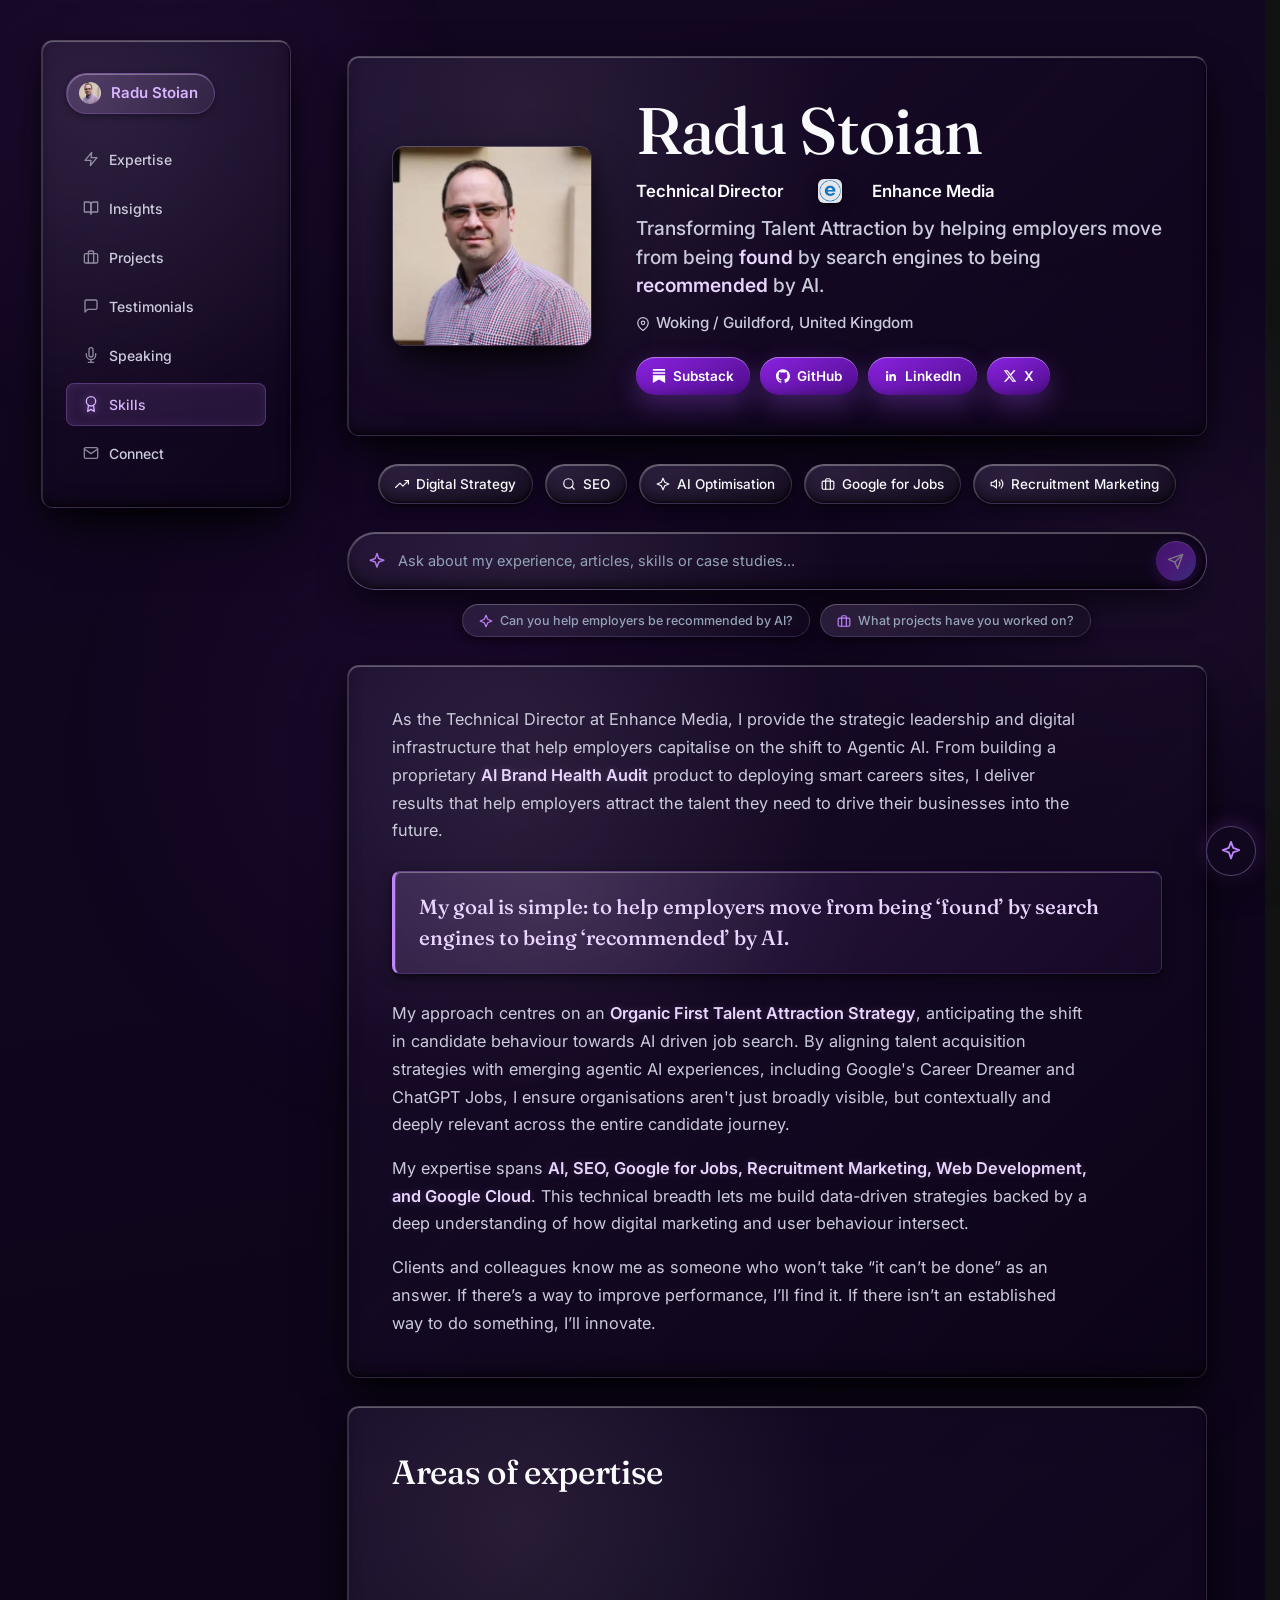
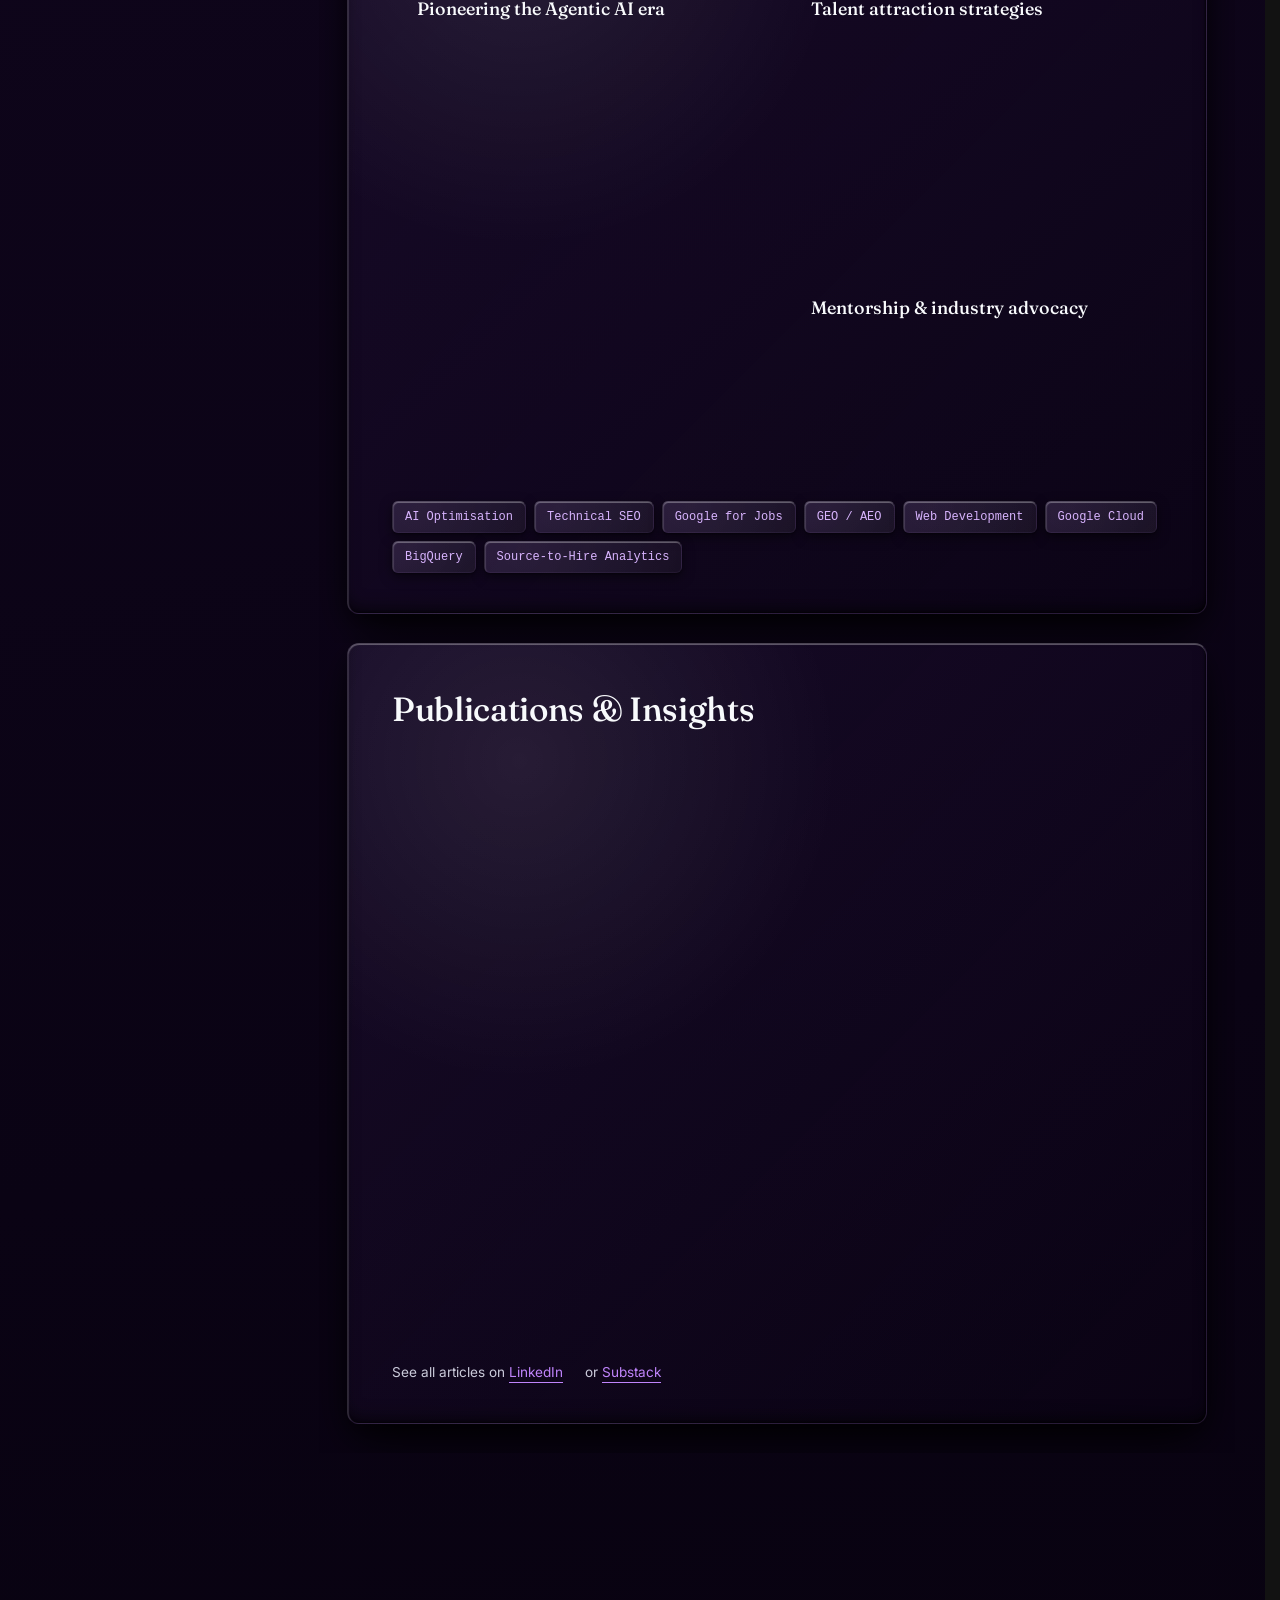
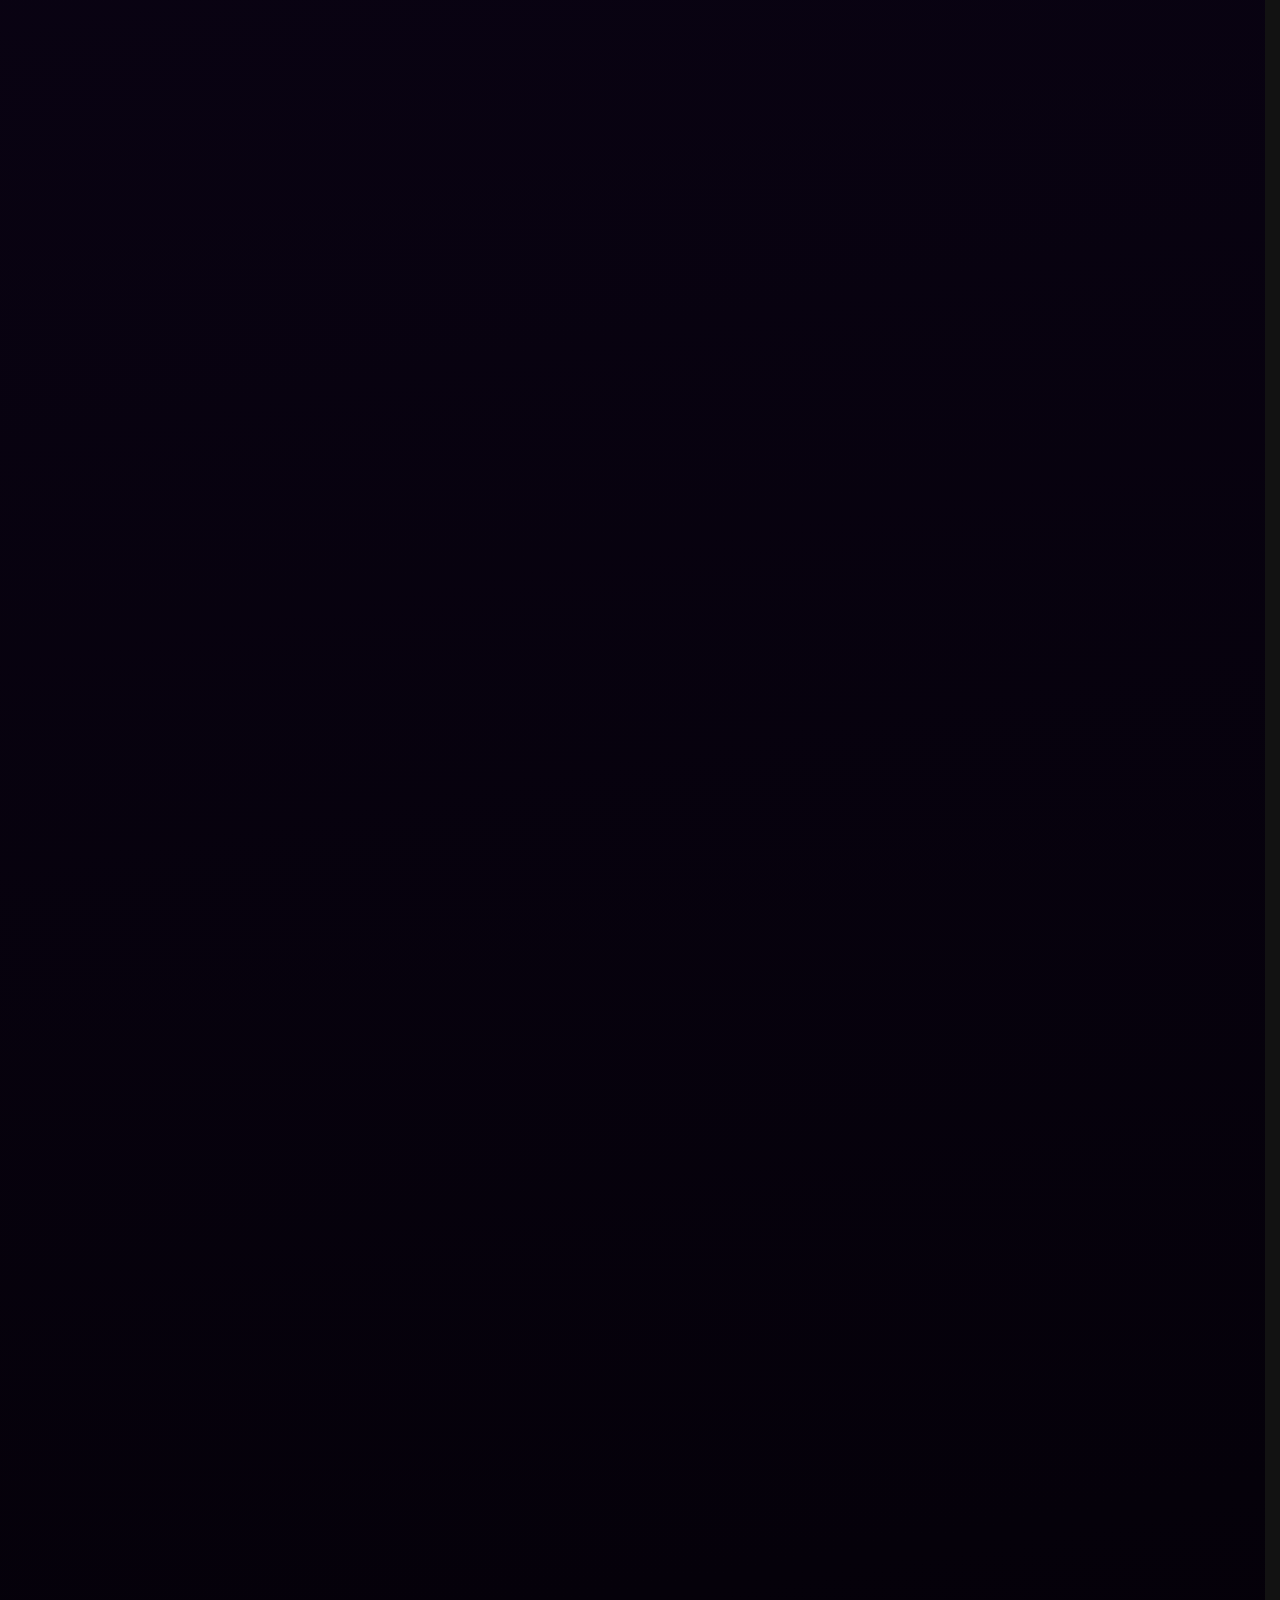
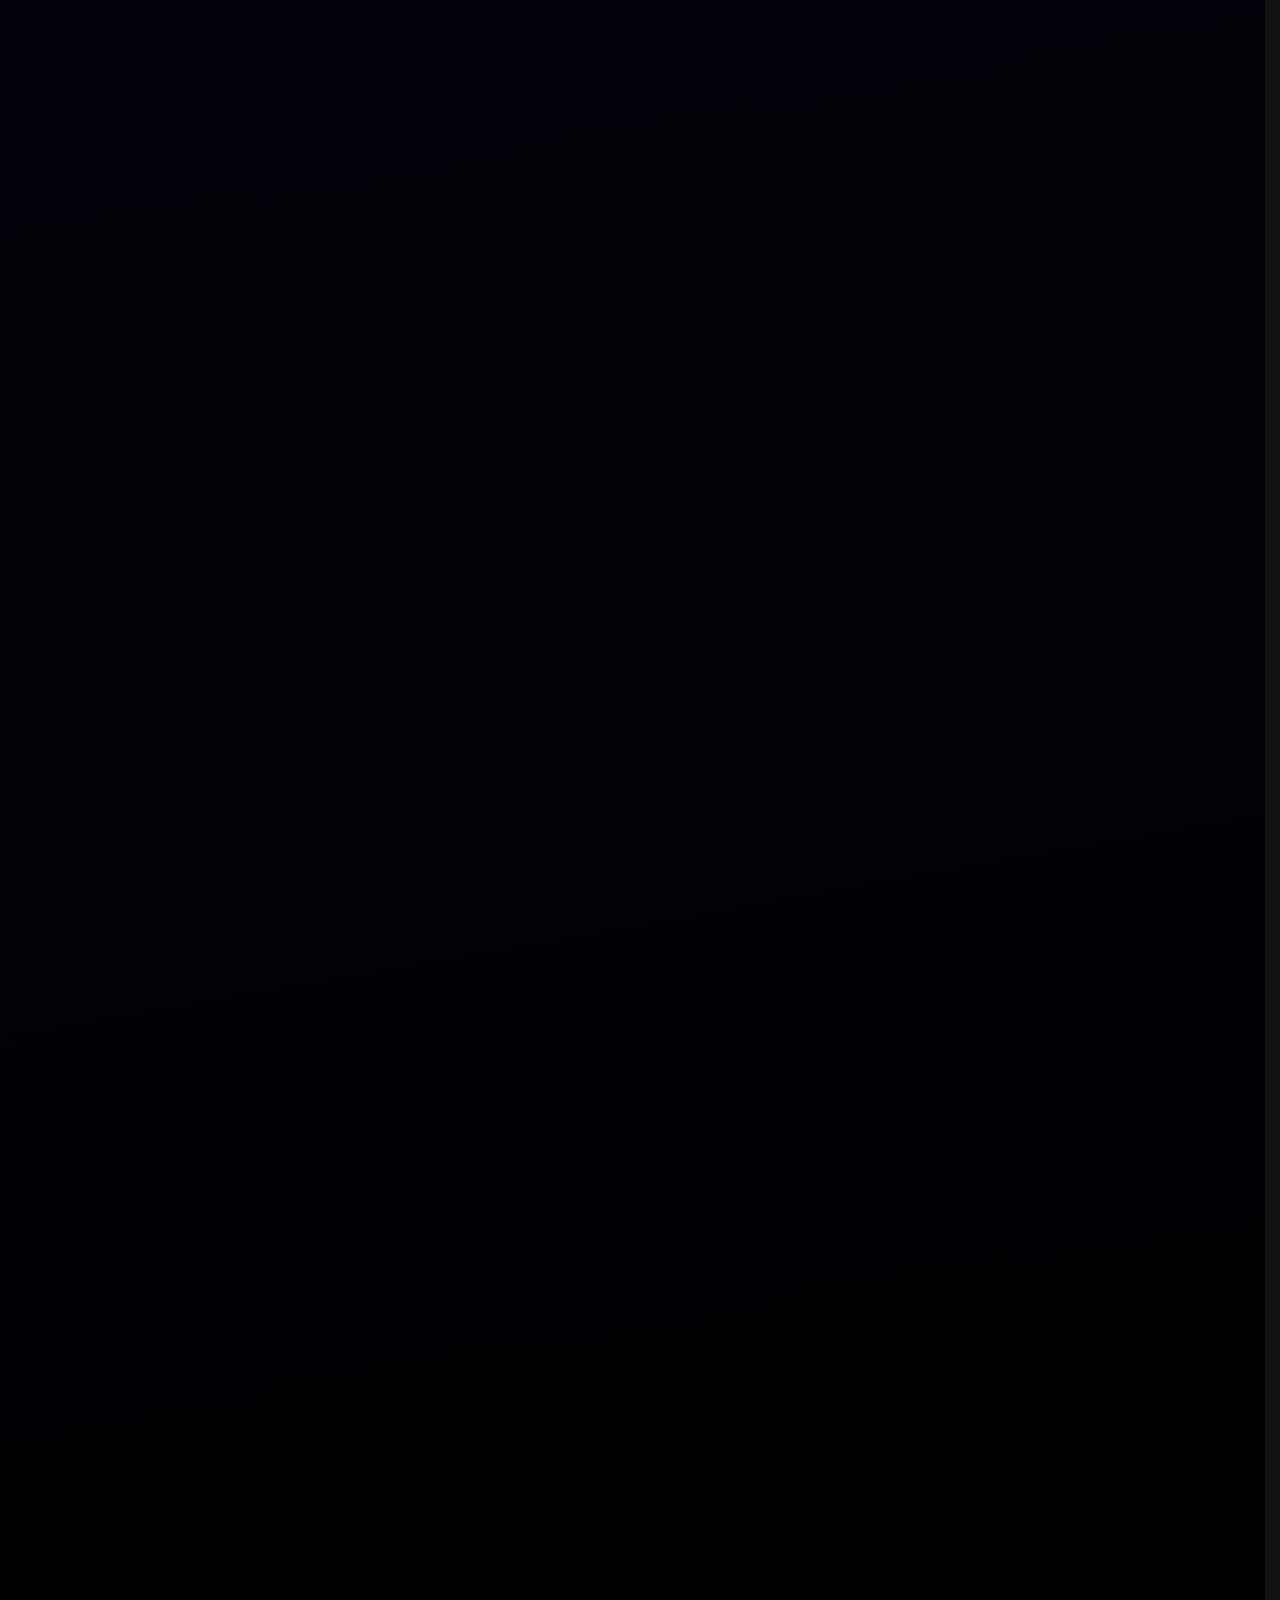
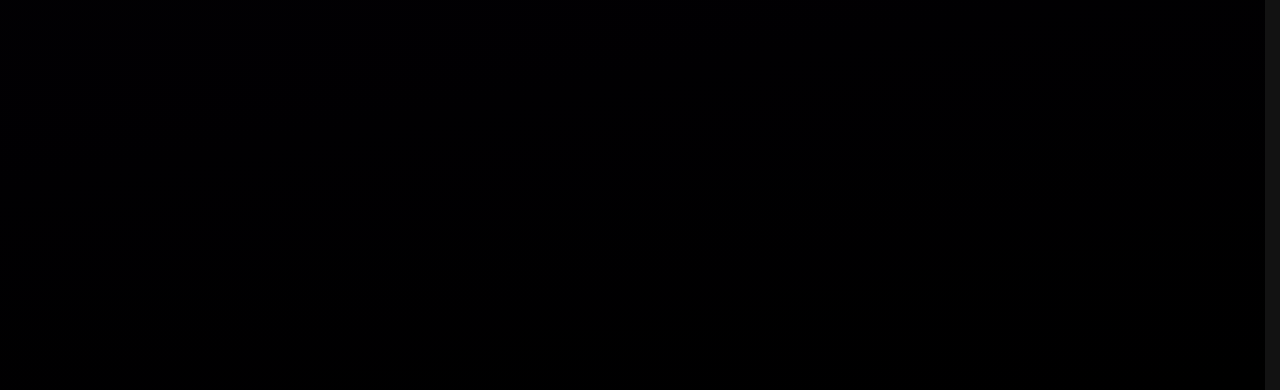
==== commit c026f054: "feat: integrate Cloudflare AI Search (LinkedIn & Substack) copy and MCP manifests (v2.5.0)" ====
--- a/index.html
+++ b/index.html
@@ -56,11 +56,11 @@
 <link rel="preconnect" href="https://fonts.gstatic.com" crossorigin>
 <link rel="stylesheet" href="https://fonts.googleapis.com/css2?family=Fraunces:opsz,wght@9..144,500&family=Inter:wght@400;500;600&display=swap">
 <style id="critical-css">@font-face{font-family:Inter Fallback;src:local("Liberation Sans"),local("Arimo"),local("Arial"),local("Helvetica Neue"),local("Helvetica");size-adjust:107.64%;ascent-override:90.44%;descent-override:22.52%;line-gap-override:0%}@font-face{font-family:Fraunces Fallback;src:local("Liberation Serif"),local("Tinos"),local("Times New Roman"),local("Georgia");size-adjust:109.9%;ascent-override:89%;descent-override:22%;line-gap-override:0%}:root{--p-50: #faf5ff;--p-100: #f3e8ff;--p-200: #e9d5ff;--p-300: #d8b4fe;--p-400: #c084fc;--p-500: #a855f7;--p-600: #4e0d89;--p-700: #7e22ce;--p-800: #6b21a8;--p-900: #3b0764;--ink: #f8fafc;--ink-soft: #cbcbdb;--paper: #05010a;--glass-fill: rgba(22, 10, 36, .58);--glass-fill-hi: rgba(32, 16, 52, .52);--glass-fill-lo: rgba(12, 4, 22, .72);--glass-border: rgba(216, 180, 254, .12);--glass-border-lo: rgba(216, 180, 254, .05);--bevel-hi: inset 1px 1px 1px rgba(255, 255, 255, .15), inset 0 1px 0 rgba(255, 255, 255, .2);--bevel-lo: inset -1px -1px 2px rgba(0, 0, 0, .6), inset 0 -10px 20px -10px rgba(0, 0, 0, .9);--bevel-hi-deep: inset 1px 1px 1px rgba(255, 255, 255, .08), inset 0 1px 0 rgba(255, 255, 255, .1);--bevel-lo-deep: inset -1px -1px 2px rgba(0, 0, 0, .8), inset 0 -10px 20px -12px rgba(0, 0, 0, .95);--sh-chip: 0 4px 12px rgba(0, 0, 0, .5), 0 1px 2px rgba(0,0,0,.4);--sh-card: 0 12px 32px -8px rgba(0, 0, 0, .8), 0 4px 12px -2px rgba(0,0,0,.5);--sh-panel: 0 24px 48px -12px rgba(0, 0, 0, .9), 0 8px 24px -4px rgba(0,0,0,.6);--sh-card-deep: 0 16px 36px rgba(0, 0, 0, .9);--sh-panel-deep: 0 32px 64px rgba(0, 0, 0, 1);--mouse-x: 20%;--mouse-y: 15%;--sheen: radial-gradient(800px circle at var(--mouse-x, 20%) var(--mouse-y, 15%), rgba(255, 255, 255, .08), transparent 40%);--sheen-hover: radial-gradient(800px circle at var(--mouse-x, 20%) var(--mouse-y, 15%), rgba(255, 255, 255, .14), transparent 50%);--sheen-deep: radial-gradient(800px circle at var(--mouse-x, 20%) var(--mouse-y, 15%), rgba(255, 255, 255, .04), transparent 40%);--radius-lg: 12px;--radius-md: 8px;--radius-sm: 6px;--font-display: "Fraunces", "Fraunces Fallback", serif;--font-body: "Inter", "Inter Fallback", sans-serif;--font-mono: ui-monospace, SFMono-Regular, Menlo, Monaco, Consolas, "Liberation Mono", "Courier New", monospace;--ease: cubic-bezier(.22, 1, .36, 1);--tilt-ease: cubic-bezier(.16, 1, .3, 1);--testimonial-card-h-desktop: 480px;--testimonial-card-h-mobile: 500px;--scrollbar-thumb: rgba(192, 132, 252, .45);--scrollbar-thumb-hover: rgba(216, 180, 254, .8);--scrollbar-track: rgba(255, 255, 255, .05)}*{box-sizing:border-box;margin:0;padding:0}@media(prefers-reduced-motion:no-preference){html{scroll-behavior:smooth}}.skip-link{position:absolute;top:-100px;left:20px;background:#8b22e2;color:#fff;padding:12px 20px;border-radius:var(--radius-sm);z-index:1000;font-weight:600;text-decoration:none;box-shadow:var(--sh-panel);transition:top .2s var(--ease)}.skip-link:focus{top:20px;outline:2px solid #ffffff}.sr-only{position:absolute;width:1px;height:1px;padding:0;margin:-1px;overflow:hidden;clip:rect(0,0,0,0);white-space:nowrap;border:0}html{scrollbar-gutter:stable}html,body{overflow-x:hidden;overflow-x:clip}body{font-family:var(--font-body);color:var(--ink);background:linear-gradient(170deg,#130722,#0a0314 40%,#05010a,#000);min-height:100vh;line-height:1.5;-webkit-font-smoothing:antialiased;padding-top:env(safe-area-inset-top);padding-bottom:env(safe-area-inset-bottom)}html:has(>body.menu-open){overflow:hidden}h1,h2,h3,.section-title{transform:translateZ(0);backface-visibility:hidden}.cursor-glow{position:fixed;top:0;left:0;width:600px;height:600px;background:radial-gradient(circle,rgba(168,85,247,.12) 0%,transparent 70%);border-radius:50%;pointer-events:none;transform:translate3d(-1000px,-1000px,0);z-index:0;opacity:0;transition:opacity .3s ease;will-change:transform}@media(hover:none)or (pointer:coarse)or (prefers-reduced-motion:reduce){.cursor-glow{display:none!important}}.orb{position:fixed;border-radius:50%;pointer-events:none;z-index:0;will-change:transform}.orb-a{width:640px;height:640px;top:-180px;left:-160px;background:radial-gradient(circle,rgba(168,85,247,.08) 0%,rgba(168,85,247,.03) 40%,transparent 70%)}.orb-b{width:720px;height:720px;top:25%;right:-240px;background:radial-gradient(circle,rgba(192,132,252,.06) 0%,rgba(192,132,252,.02) 40%,transparent 70%)}.orb-c{width:800px;height:800px;bottom:-260px;left:4%;background:radial-gradient(circle,rgba(147,51,234,.08) 0%,rgba(147,51,234,.03) 40%,transparent 70%)}@media(prefers-reduced-motion:no-preference){.orb-a{animation:float-a 26s ease-in-out infinite}.orb-b{animation:float-b 32s ease-in-out infinite}.orb-c{animation:float-c 36s ease-in-out infinite}}@keyframes float-a{0%,to{transform:translateZ(0)}50%{transform:translate3d(40px,60px,0)}}@keyframes float-b{0%,to{transform:translateZ(0)}50%{transform:translate3d(-50px,40px,0)}}@keyframes float-c{0%,to{transform:translateZ(0)}50%{transform:translate3d(30px,-50px,0)}}.app-layout{display:flex;align-items:flex-start;max-width:1240px;margin:0 auto;gap:56px;padding:0 28px;position:relative;z-index:10}.wrap{position:relative;z-index:1;flex-grow:1;max-width:860px;min-width:0;margin:0;padding:40px 0 120px}body.ask-overlay-open .wrap{z-index:auto}.navbar{position:sticky;top:40px;z-index:50;width:250px;flex-shrink:0;margin-top:40px}.nav-glass{position:relative;overflow:hidden;overscroll-behavior:contain;display:flex;flex-direction:column;align-items:flex-start;gap:24px;padding:32px 24px;border-radius:var(--radius-lg);background:var(--sheen),linear-gradient(135deg,#1e0f32a6,#0c041673);border:1px solid var(--glass-border);border-top-color:#ffffff40;border-left-color:#ffffff26;box-shadow:var(--bevel-hi),var(--bevel-lo),var(--sh-panel)}.nav-home{display:inline-flex;align-items:center;justify-content:flex-start;gap:10px;padding:8px 16px 8px 12px;border-radius:999px;color:var(--p-300);background:var(--sheen),linear-gradient(135deg,#c084fc26,#a855f705);background-color:#c084fc00;box-shadow:var(--bevel-hi),0 2px 6px #0006;text-decoration:none;flex-shrink:0;border:1px solid rgba(192,132,252,.2);border-top-color:#c084fc66;border-left-color:#c084fc4d;transform:translateZ(0);backface-visibility:hidden;transition:transform .25s var(--tilt-ease),box-shadow .25s var(--tilt-ease),color .25s var(--ease),background-color .25s var(--ease),border-color .25s var(--ease)}.nav-home:hover,.nav-home:focus-visible{color:var(--p-100);box-shadow:var(--bevel-hi),0 6px 16px #a855f74d;background-color:#c084fc24;border-top-color:#c084fc80;border-left-color:#c084fc66;outline:none}@media(prefers-reduced-motion:no-preference){.nav-home:hover,.nav-home:focus-visible{transform:translate3d(0,-2px,0)}}.nav-home img{width:22px;height:22px;flex-shrink:0;border-radius:50%;object-fit:cover}.nav-home-text{font-weight:600;font-size:15px;color:inherit;white-space:nowrap}.nav-links{display:flex;flex-direction:column;gap:6px;width:100%;list-style:none;font-size:14px;font-weight:500;color:var(--ink-soft);scroll-target-group:auto}.nav-links a{display:flex;align-items:center;gap:10px;padding:10px 16px;border-radius:var(--radius-md);text-decoration:none;color:var(--ink-soft);border:1px solid transparent;white-space:nowrap;transition:color .25s var(--ease),background-color .25s var(--ease),border-color .25s var(--ease),box-shadow .25s var(--ease)}.nav-links a:is(:hover,:focus-visible,:target-current,.active){background:#c084fc1f;color:var(--p-300);border-color:#c084fc47;outline:none;box-shadow:inset 0 0 12px #c084fc1a}.nav-icon{width:16px;height:16px;opacity:.65;transition:opacity .25s var(--ease);flex-shrink:0}.nav-links a:is(:hover,:focus-visible,:target-current,.active) .nav-icon{opacity:1;filter:drop-shadow(0 0 4px rgba(192,132,252,.6))}.nav-backdrop{display:none;position:fixed;inset:0;background:#05010ad1;z-index:90;opacity:0;pointer-events:none;overflow:hidden;overscroll-behavior:contain;touch-action:none;transition:opacity .25s var(--ease)}.nav-toggle{display:none;cursor:pointer;padding:12px;border-radius:50%;color:var(--ink);position:fixed;top:calc(20px + env(safe-area-inset-top));right:calc(20px + env(safe-area-inset-right));z-index:100;rotate:0deg;scale:1;transition:rotate .3s var(--ease),scale .2s var(--ease);background:var(--sheen),linear-gradient(135deg,#1e0f32e6,#0c0416d1);border:1px solid var(--glass-border);border-top-color:#ffffff40;border-left-color:#ffffff26;box-shadow:var(--bevel-hi),0 8px 24px #0009}.nav-toggle svg{width:24px;height:24px;display:block}.nav-toggle .nav-icon-close,.nav-toggle[aria-expanded=true] .nav-icon-menu{display:none}.nav-toggle[aria-expanded=true] .nav-icon-close{display:block}@media(prefers-reduced-motion:no-preference){.nav-toggle:hover{scale:1.05}.nav-toggle[aria-expanded=true]{rotate:90deg}}@media(max-width:960px){.app-layout{flex-direction:column;gap:0;padding:0}.nav-toggle,.nav-backdrop{display:block}.nav-backdrop.active{opacity:1;pointer-events:auto}.navbar{position:fixed;top:calc(76px + env(safe-area-inset-top));right:calc(20px + env(safe-area-inset-right));width:min(280px,calc(100vw - 40px));margin:0;z-index:99;opacity:0;pointer-events:none;transform:translateY(-10px) scale(.95);transform-origin:top right;transition:opacity .25s var(--ease),transform .25s var(--tilt-ease)}.navbar.mobile-open{opacity:1;pointer-events:auto;transform:translateY(0) scale(1)}.nav-glass{padding:16px;border-radius:var(--radius-lg);gap:12px;background:var(--sheen),linear-gradient(135deg,#180c2af5,#0a0412f0)}.nav-home{width:100%;margin-bottom:8px}.nav-links{display:flex}.nav-links a{padding:12px 16px;min-height:44px}.wrap{padding:0 24px 120px;width:100%;margin-top:40px}}.panel{position:relative;border-radius:var(--radius-lg);padding:40px 44px;margin-bottom:28px;background:var(--sheen),linear-gradient(135deg,#1e0f329e,#0c04166b);border:1px solid var(--glass-border);border-top-color:#ffffff40;border-left-color:#ffffff26;box-shadow:var(--bevel-hi),var(--bevel-lo),var(--sh-panel)}@media(max-width:640px){.wrap{padding:0 16px 80px}.panel{padding:24px 16px}.expertise-card{padding:20px 16px}.talk-item{padding:18px 16px}.connect-panel{padding:36px 16px}.highlights-grid{gap:8px;margin-bottom:20px}.highlights-grid .highlight-tag{padding:8px 13px;font-size:12.5px}.slider-controls{flex-wrap:wrap;justify-content:space-between;gap:14px}.testimonial-note{width:100%;margin-bottom:8px;padding-right:0}}.panel--deep{background:var(--sheen-deep),linear-gradient(135deg,#12081e8c,#06020c59);border-top-color:#ffffff1f;border-left-color:#ffffff14;box-shadow:var(--bevel-hi-deep),var(--bevel-lo-deep),var(--sh-panel-deep)}.card-3d,.hero.panel,#about .panel{background-color:#a855f700;transform:translateZ(0);backface-visibility:hidden;transition:transform .3s var(--tilt-ease),box-shadow .3s var(--tilt-ease),background-color .3s var(--ease),border-color .3s var(--ease)}.card-3d:before,.hero.panel:before,#about .panel:before{content:"";position:absolute;inset:0;border-radius:inherit;pointer-events:none;z-index:-1}@media(hover:hover)and (pointer:fine){.card-3d:where(:not(.pill-link):not(.btn-solid):not(.ask-chip)):hover{background-color:#a855f714;border-top-color:#ffffff61;border-left-color:#ffffff38;box-shadow:var(--bevel-hi),var(--bevel-lo),var(--sh-panel-deep)}.hero.panel:hover,#about .panel:hover{background-color:#a855f712;border-top-color:#ffffff61;border-left-color:#ffffff38;box-shadow:var(--bevel-hi),var(--bevel-lo),var(--sh-panel)}@media(prefers-reduced-motion:no-preference){.card-3d:where(:not(.pill-link):not(.btn-solid):not(.ask-chip)):hover{transform:translate3d(0,-3px,0)}.hero.panel:hover,#about .panel:hover{transform:translate3d(0,-4px,0)}.card-3d:hover:before,.hero.panel:hover:before,#about .panel:hover:before{inset:-2px -2px -8px;pointer-events:auto}}}.hero{margin-top:16px;display:grid;grid-template-columns:200px 1fr;gap:44px;align-items:center}@media(max-width:640px){.hero{grid-template-columns:1fr;text-align:center;gap:28px}.hero-portrait{margin:0 auto}.hero .location,.hero-title-row,.hero-links{justify-content:center}}.hero .location{display:flex;align-items:center;gap:6px;margin-top:12px;font-size:.95rem;color:var(--ink-soft);font-weight:500}.hero-portrait{position:relative;width:200px;height:200px;border-radius:var(--radius-lg);background:var(--sheen),linear-gradient(135deg,#1e0f328c,#0c041659);border:1px solid var(--glass-border);border-top-color:#ffffff40;border-left-color:#ffffff26;box-shadow:var(--bevel-hi),var(--bevel-lo),var(--sh-panel)}.hero-portrait img{width:100%;height:100%;object-fit:cover;display:block;position:relative;z-index:1;border-radius:calc(var(--radius-lg) - 1px)}.hero-portrait .fallback{width:100%;height:100%;display:flex;align-items:center;justify-content:center;font-family:var(--font-display);font-size:4rem;font-weight:500;color:#fff;background:linear-gradient(150deg,var(--p-700),var(--p-900));position:relative;z-index:1;border-radius:calc(var(--radius-lg) - 1px)}.hero-title-row{display:flex;align-items:center;gap:16px;margin-top:14px;margin-bottom:6px;flex-wrap:wrap}.hero h1{font-family:var(--font-display);font-weight:500;font-size:clamp(2.6rem,5.4vw,4.1rem);line-height:1.03;color:var(--ink);letter-spacing:-.01em}.hero .company-info{display:flex;align-items:center;gap:8px;font-size:1.05rem;color:var(--ink);font-weight:600}.hero .company-info img{width:24px;height:24px;margin-right:22px;border-radius:var(--radius-sm);border:1px solid var(--glass-border);box-shadow:var(--sh-chip);background:#ffffffe6}.em-link{color:inherit;text-decoration:none;display:inline-flex;align-items:center;gap:4px}.em-arrow{width:14px;height:14px;opacity:0;translate:-4px 4px;transition:opacity .25s var(--ease),translate .25s var(--ease);color:var(--p-400)}.em-link:hover .em-arrow{opacity:1;translate:0 0}.hero .role{margin-top:10px;font-size:1.2rem;color:var(--ink-soft);font-weight:500}.hero .role em{font-style:normal;color:var(--p-200);font-weight:600}.hero .role a{color:var(--p-400);text-decoration:none;border-bottom:1px solid var(--p-400)}.hero .role a:hover{color:var(--p-300);border-color:var(--p-300)}.hero-links{margin-top:22px;display:flex;gap:10px;flex-wrap:wrap}.pill-link{position:relative;display:inline-flex;align-items:center;gap:7px;padding:9px 16px;border-radius:999px;background:linear-gradient(155deg,#8b22e2,var(--p-600));color:#fff;font-weight:600;font-size:13.5px;text-decoration:none;transform:translateZ(0);backface-visibility:hidden;transition:transform .3s var(--tilt-ease),box-shadow .3s var(--tilt-ease);box-shadow:inset 0 1px #fff6,inset 0 -6px 10px -6px #0000004d,0 10px 26px #a855f74d}.pill-link:hover{box-shadow:inset 0 1px #ffffff80,inset 0 -6px 10px -6px #0000004d,0 16px 36px #a855f780}@media(prefers-reduced-motion:no-preference){.pill-link:hover{transform:translate3d(0,-2px,0)}}.pill-link svg{width:14px;height:14px}.highlights-grid{display:flex;flex-wrap:wrap;justify-content:center;gap:12px;margin-bottom:28px}.highlights-grid .highlight-tag{position:relative;display:inline-flex;align-items:center;gap:7px;padding:9px 16px;border-radius:999px;background:var(--sheen),linear-gradient(135deg,#201036b8,#0e051a8c);background-color:#a855f700;border:1px solid var(--glass-border);border-top-color:#ffffff4d;border-left-color:#fff3;font-size:13.5px;font-weight:500;color:var(--ink);text-decoration:none;box-shadow:var(--bevel-hi),var(--bevel-lo),var(--sh-chip);transform:translateZ(0);backface-visibility:hidden;transition:transform .3s var(--tilt-ease),box-shadow .3s var(--tilt-ease),background-color .3s var(--ease),border-color .3s var(--ease)}.highlights-grid .highlight-tag:hover{background-color:#a855f71a;border-top-color:#ffffff73;border-left-color:#ffffff59;box-shadow:var(--bevel-hi),var(--bevel-lo),var(--sh-card),0 0 16px #a855f726}@media(prefers-reduced-motion:no-preference){.highlights-grid .highlight-tag:hover{transform:translate3d(0,-2px,0)}}.highlights-grid .highlight-tag svg{width:14px;height:14px}section{scroll-margin-top:96px}section[id]:focus{outline:none}section[id]:focus-visible{outline:2px solid var(--p-400);outline-offset:4px;border-radius:var(--radius-lg)}#expertise,#insights,#projects,#testimonials,#speaking,#skills,#connect{content-visibility:auto;padding:12px 28px 1px;margin:-12px -28px 0}@media(max-width:640px){#expertise,#insights,#projects,#testimonials,#speaking,#skills,#connect{padding:12px 16px 1px;margin:-12px -16px 0}}#expertise{contain-intrinsic-block-size:auto 42rem}#insights{contain-intrinsic-block-size:auto 46rem}#projects{contain-intrinsic-block-size:auto 38rem}#testimonials{contain-intrinsic-block-size:auto 42rem}#speaking{contain-intrinsic-block-size:auto 44rem}#skills{contain-intrinsic-block-size:auto 26rem}#connect{contain-intrinsic-block-size:auto 24rem}.wrap>footer{content-visibility:auto;contain-intrinsic-block-size:auto 8rem}.section-title{font-family:var(--font-display);font-weight:500;font-size:clamp(1.6rem,3vw,2.1rem);color:var(--ink);margin-bottom:22px;letter-spacing:-.01em}.lede{font-size:1.08rem;color:var(--ink-soft);max-width:40rem;line-height:1.65}.lede+.lede{margin-top:14px}#about p{font-size:1.02rem;color:var(--ink-soft);max-width:43.7rem;line-height:1.7}#about p+p{margin-top:16px}#about strong,.connect-panel strong{color:var(--p-200);font-weight:600;text-shadow:0 0 8px rgba(233,213,255,.2)}.mission-line{position:relative;overflow:hidden;font-family:var(--font-display);font-style:normal;font-weight:500;font-size:1.28rem;color:var(--p-200);background:var(--sheen),linear-gradient(135deg,#c084fc1f,#a855f70a);border-radius:var(--radius-md);border:1px solid rgba(192,132,252,.15);border-left:3px solid var(--p-400);border-top-color:#c084fc4d;box-shadow:var(--bevel-hi),var(--sh-chip);padding:20px 24px;margin:26px 0;line-height:1.5}.icon{width:14px;height:14px;flex-shrink:0}::selection{background:var(--p-400);color:#000}a{-webkit-tap-highlight-color:transparent}a:focus-visible,button:focus-visible{outline:2px solid var(--p-400);outline-offset:2px;border-radius:4px}.ask-backdrop{position:fixed;inset:0;background:#05010ad6;z-index:940;opacity:0;pointer-events:none;transition:opacity .25s var(--ease)}.ask-section{position:relative;width:100%;margin-bottom:28px;scroll-margin-top:32px;font-family:var(--font-body)}.ask-bar-wrap{position:relative;width:100%}.ask-input-form{display:flex;align-items:flex-end;gap:12px;width:100%;background:var(--sheen, none),linear-gradient(135deg,#1c0d30e6,#0c0416cc);border:1px solid rgba(216,180,254,.32);border-top-color:#ffffff47;border-left-color:#ffffff2e;border-radius:28px;padding:8px 10px 8px 20px;box-shadow:var(--bevel-hi, inset 0 1px 0 rgba(255, 255, 255, .18)),var(--bevel-lo, inset 0 -4px 10px rgba(0, 0, 0, .5)),0 14px 36px -8px #000000c7;transition:border-color .22s ease,box-shadow .22s ease,background .22s ease}.ask-input-form:hover,.ask-input-form:focus-within,.ask-section.is-active .ask-input-form{border-color:#a855f7;box-shadow:0 0 0 2px #a855f747,0 18px 44px -8px #000000e6,0 0 28px #a855f738}.ask-input-form.is-locked{opacity:.72;cursor:pointer}.ask-input-icon{width:18px;height:18px;margin-bottom:11px;color:#c084fc;display:inline-flex;align-items:center;justify-content:center;flex-shrink:0;opacity:.9}.ask-input-icon svg{width:100%;height:100%}.ask-input{flex:1 1 auto;min-width:0;width:100%;height:auto;field-sizing:content;min-block-size:40px;max-block-size:120px;max-height:120px;background:transparent;border:none;outline:none;color:#f8fafc;font-family:var(--font-body);font-size:14.5px;line-height:20px;padding:10px 0;resize:none;overflow-y:auto;display:block}.ask-input:disabled{pointer-events:none;cursor:pointer}.ask-input::placeholder{color:#94a3b8;opacity:1;white-space:nowrap;overflow:hidden;text-overflow:ellipsis}.ask-send-btn{width:40px;height:40px;border-radius:50%;border:none;background:linear-gradient(135deg,#7e22ce,#9333ea 55%,#6366f1);color:#fff;display:inline-flex;align-items:center;justify-content:center;cursor:pointer;flex-shrink:0;scale:1;box-shadow:inset 0 1px #ffffff59,0 4px 14px #9333ea73;transition:scale .2s ease,box-shadow .2s ease,opacity .2s ease}.ask-send-btn svg{width:17px;height:17px}.ask-send-btn:hover:not(:disabled){box-shadow:inset 0 1px #ffffff73,0 6px 20px #a855f7a6}@media(prefers-reduced-motion:no-preference){.ask-send-btn:hover:not(:disabled){scale:1.06}}.ask-send-btn:focus-visible{outline:2px solid #a855f7;outline-offset:2px}.ask-send-btn:disabled{opacity:.45;cursor:not-allowed;scale:1}.ask-suggestions{display:flex;flex-wrap:wrap;justify-content:center;gap:10px;margin-top:14px}.ask-chip{appearance:none;-webkit-appearance:none;position:relative;display:inline-flex;align-items:center;justify-content:center;gap:7px;padding:8px 16px;border-radius:999px;background:var(--sheen, none),linear-gradient(135deg,#201036b8,#0e051a85);background-color:#a855f700;border:1px solid rgba(216,180,254,.16);border-top-color:#ffffff42;border-left-color:#ffffff2e;font-family:var(--font-body);font-size:12.5px;font-weight:500;color:#94a3b8;cursor:pointer;box-shadow:0 4px 12px #00000073;transform:translateZ(0);backface-visibility:hidden;transition:transform .25s var(--ease),box-shadow .25s ease,border-color .25s ease,color .2s ease,background-color .25s ease}.ask-chip svg,.ask-chip-icon{width:14px;height:14px;flex-shrink:0;color:#c084fc;scale:1;transition:color .2s ease,scale .2s ease}.ask-chip:hover:not(:disabled),.ask-chip:focus-visible{color:#fff;border-color:#c084fc7a;border-top-color:#ffffff6b;background-color:#a855f71f;box-shadow:0 8px 22px #0009,0 0 16px #a855f738;outline:none}@media(prefers-reduced-motion:no-preference){.ask-chip:hover:not(:disabled),.ask-chip:focus-visible{transform:translate3d(0,-2px,0)}}.ask-chip:hover:not(:disabled) svg,.ask-chip:hover:not(:disabled) .ask-chip-icon,.ask-chip:focus-visible svg,.ask-chip:focus-visible .ask-chip-icon{color:#e9d5ff}@media(prefers-reduced-motion:no-preference){.ask-chip:hover:not(:disabled) svg,.ask-chip:hover:not(:disabled) .ask-chip-icon,.ask-chip:focus-visible svg,.ask-chip:focus-visible .ask-chip-icon{scale:1.12}}.ask-chip:disabled{opacity:.5;cursor:not-allowed}.ask-answer-panel{position:absolute;top:calc(100% + 14px);left:0;right:0;z-index:955;height:auto;max-height:0;overflow:hidden;opacity:0;visibility:hidden;pointer-events:none;transform:translateY(-8px)}.ask-answer-footer #askFollowupForm{display:none}.nlweb-launcher{position:fixed;bottom:calc(24px + env(safe-area-inset-bottom,0px));right:calc(24px + env(safe-area-inset-right,0px));z-index:9999;display:inline-flex;align-items:center;justify-content:center;width:50px;height:50px;padding:0;background:#120820f0;color:var(--ink);border:1px solid rgba(216,180,254,.32);border-radius:50%;cursor:pointer;transform:translateZ(0);backface-visibility:hidden;box-shadow:0 10px 30px #0009,0 0 20px #a855f747;transition:transform .25s var(--ease),border-color .25s ease,box-shadow .25s ease,opacity .25s ease;user-select:none;-webkit-tap-highlight-color:transparent}.nlweb-launcher:hover{border-color:#d8b4fe8c;box-shadow:0 14px 36px #000000bf,0 0 28px #a855f780}.nlweb-launcher:focus-visible{outline:2px solid var(--p-500);outline-offset:3px}.nlweb-launcher-icon{width:22px;height:22px;color:#c084fc;display:flex;align-items:center;justify-content:center;flex-shrink:0;transition:transform .25s ease}@media(prefers-reduced-motion:no-preference){.nlweb-launcher:hover{transform:translate3d(0,-2px,0)}.nlweb-launcher:active{transform:translateZ(0)}.nlweb-launcher:hover .nlweb-launcher-icon{transform:rotate(15deg) scale(1.12)}}@media(max-width:640px){.nlweb-launcher{bottom:max(20px,calc(14px + env(safe-area-inset-bottom,0px)));right:max(16px,env(safe-area-inset-right,0px));width:48px;height:48px}.ask-section{margin-bottom:20px;scroll-margin-top:max(16px,env(safe-area-inset-top,0px))}.ask-input-form{border-radius:24px;padding:6px 8px 6px 14px;gap:8px}.ask-input-icon{margin-bottom:9px}.ask-input{font-size:16px;line-height:22px;min-block-size:36px;padding:7px 0}.ask-send-btn{width:36px;height:36px}.ask-suggestions{gap:8px;margin-top:10px}.ask-suggestions .ask-chip:nth-child(n+2){display:none}.ask-chip{padding:7px 13px;font-size:12px;gap:6px}}</style>
-<link rel="preload" as="style" href="/styles.css?v=5.1">
-<link rel="stylesheet" href="/styles.css?v=5.1" media="print" data-async-style>
-<noscript><link rel="stylesheet" href="/styles.css?v=5.1"></noscript>
-<script src="/js/script.js?v=5.0" defer></script>
-<script src="/js/webmcp.js?v=5.0" defer fetchpriority="low"></script>
+<link rel="preload" as="style" href="/styles.css?v=5.3">
+<link rel="stylesheet" href="/styles.css?v=5.3" media="print" data-async-style>
+<noscript><link rel="stylesheet" href="/styles.css?v=5.3"></noscript>
+<script src="/js/script.js?v=5.1" defer></script>
+<script src="/js/webmcp.js?v=5.2" defer fetchpriority="low"></script>
 <script src="/js/chat-widget.js?v=5.0" defer fetchpriority="low"></script>
 </head>
 <body id="top">
@@ -175,8 +175,8 @@
             rows="1"
             maxlength="300"
             autocomplete="off"
-            placeholder="Ask about my experience, skills or case studies..."
-            aria-label="Ask about my experience, skills or case studies..."
+            placeholder="Ask about my experience, articles, skills or case studies..."
+            aria-label="Ask about my experience, articles, skills or case studies..."
             aria-controls="askAnswerPanel"
           ></textarea>
           <button type="submit" class="ask-send-btn" id="askSendBtn" disabled aria-label="Send message">
@@ -727,7 +727,30 @@
           <a class="btn-solid card-3d" href="https://www.linkedin.com/in/radustoian/" target="_blank" rel="noopener">
             <svg class="icon" viewBox="0 0 24 24" aria-hidden="true" focusable="false"><use href="icons.svg#icon-linkedin"></use></svg> Connect on LinkedIn
           </a>
-        </div>
+          <button type="button" class="btn-glass" id="revealEmailBtn" aria-expanded="false" aria-controls="emailRevealPanel">
+            <svg class="icon" viewBox="0 0 24 24" aria-hidden="true" focusable="false"><use href="icons.svg#icon-connect"></use></svg> Email me
+          </button>
+        </div>
+        <div class="email-reveal" id="emailRevealPanel" hidden>
+          <div class="email-reveal-card">
+            <span class="email-address" id="revealedEmailAddress"></span>
+            <div class="email-reveal-actions">
+              <span class="copy">
+                <button type="button" class="email-action-btn copy-button" id="copyEmailBtn" command="--copy" commandfor="revealedEmailAddress">
+                  <svg class="icon icon-copy" viewBox="0 0 24 24" fill="none" stroke="currentColor" stroke-width="2" stroke-linecap="round" stroke-linejoin="round" aria-hidden="true" focusable="false"><rect x="9" y="9" width="13" height="13" rx="2" ry="2"/><path d="M5 15H4a2 2 0 0 1-2-2V4a2 2 0 0 1 2-2h9a2 2 0 0 1 2 2v1"/></svg>
+                  <svg class="icon icon-check" viewBox="0 0 24 24" fill="none" stroke="currentColor" stroke-width="2.25" stroke-linecap="round" stroke-linejoin="round" aria-hidden="true" focusable="false"><polyline points="20 6 9 17 4 12"/></svg>
+                  <span>Copy<span class="sr-only"> email address</span></span>
+                </button>
+                <span class="copy-tip" role="status"></span>
+              </span>
+              <a class="email-action-btn email-mailto-btn" id="openEmailLink">
+                <svg class="icon" viewBox="0 0 24 24" aria-hidden="true" focusable="false"><use href="icons.svg#icon-connect"></use></svg>
+                <span>Open mail app</span>
+              </a>
+            </div>
+          </div>
+        </div>
+        <noscript><p class="connect-noscript">Enable JavaScript to reveal the email address, or connect via LinkedIn above.</p></noscript>
       </div>
     </section>
 
--- a/styles.css
+++ b/styles.css
@@ -927,6 +927,278 @@
   .btn-solid:hover{ box-shadow: inset 0 1px 0 rgba(255,255,255,0.5), inset 0 -6px 10px -6px rgba(0,0,0,0.3), 0 16px 36px rgba(168, 85, 247, 0.5); }
   @media (prefers-reduced-motion: no-preference) {
     .btn-solid:hover { transform: translate3d(0, -2px, 0); }
+  }
+
+  .btn-glass {
+    appearance: none;
+    -webkit-appearance: none;
+    position: relative;
+    display: inline-flex;
+    align-items: center;
+    justify-content: center;
+    gap: 8px;
+    min-inline-size: 44px;
+    min-block-size: 44px;
+    padding: 12px 24px;
+    border-radius: 999px;
+    background: var(--sheen), linear-gradient(135deg, rgba(32, 16, 54, 0.78) 0%, rgba(14, 5, 26, 0.62) 100%);
+    background-color: rgba(168, 85, 247, 0);
+    border: 1px solid rgba(216, 180, 254, 0.28);
+    border-top-color: rgba(255, 255, 255, 0.34);
+    border-left-color: rgba(255, 255, 255, 0.22);
+    color: var(--ink);
+    font-family: var(--font-body);
+    font-weight: 600;
+    font-size: 0.95rem;
+    line-height: 1.5;
+    cursor: pointer;
+    box-shadow: var(--bevel-hi), var(--bevel-lo), var(--sh-chip);
+    translate: 0 0;
+    scale: 1;
+    transition: translate 0.25s var(--tilt-ease), scale 0.15s ease-out, box-shadow 0.25s var(--tilt-ease), background-color 0.2s var(--ease), border-color 0.2s var(--ease), color 0.2s var(--ease);
+  }
+  .btn-glass:hover {
+    color: #fff;
+    background-color: rgba(168, 85, 247, 0.16);
+    border-color: rgba(216, 180, 254, 0.55);
+    border-top-color: rgba(255, 255, 255, 0.52);
+    box-shadow: var(--bevel-hi), var(--bevel-lo), 0 12px 28px rgba(0, 0, 0, 0.65), 0 0 20px rgba(168, 85, 247, 0.32);
+  }
+  .btn-glass[aria-expanded="true"] {
+    color: var(--p-100);
+    background-color: rgba(168, 85, 247, 0.2);
+    border-color: rgba(192, 132, 252, 0.58);
+    border-top-color: rgba(233, 213, 255, 0.52);
+    box-shadow: var(--bevel-hi), var(--bevel-lo), 0 8px 22px rgba(168, 85, 247, 0.26);
+  }
+  @media (prefers-reduced-motion: no-preference) {
+    .btn-glass:hover { translate: 0 -2px; }
+    .btn-glass:active { scale: 0.97; }
+  }
+  .btn-glass:focus-visible {
+    outline: 2px solid var(--p-300);
+    outline-offset: 3px;
+    border-radius: 999px;
+  }
+
+  .email-reveal {
+    display: flex;
+    justify-content: center;
+    margin-top: 20px;
+    opacity: 1;
+    translate: 0 0;
+    transition:
+      display,
+      opacity ease-out,
+      translate ease-out;
+    transition-duration: 0.24s;
+    transition-behavior: allow-discrete;
+  }
+  @starting-style {
+    .email-reveal {
+      opacity: 0;
+      translate: 0 -8px;
+    }
+  }
+  .email-reveal:where([hidden], [data-closing]) {
+    opacity: 0;
+    translate: 0 -8px;
+  }
+  .email-reveal[hidden] {
+    display: none;
+  }
+  @media (prefers-reduced-motion: reduce) {
+    .email-reveal {
+      translate: none;
+      transition-duration: 0.1s;
+    }
+    @starting-style {
+      .email-reveal {
+        translate: none;
+      }
+    }
+    .email-reveal:where([hidden], [data-closing]) {
+      translate: none;
+    }
+  }
+
+  .email-reveal-card {
+    display: inline-flex;
+    flex-wrap: wrap;
+    align-items: center;
+    justify-content: center;
+    gap: 12px 16px;
+    max-inline-size: 100%;
+    padding: 12px 16px 12px 20px;
+    border-radius: var(--radius-lg);
+    background: var(--sheen), linear-gradient(135deg, rgba(28, 12, 48, 0.84) 0%, rgba(12, 4, 22, 0.78) 100%);
+    border: 1px solid rgba(192, 132, 252, 0.34);
+    border-top-color: rgba(255, 255, 255, 0.28);
+    border-left-color: rgba(255, 255, 255, 0.18);
+    box-shadow: var(--bevel-hi), var(--bevel-lo), 0 14px 32px rgba(0, 0, 0, 0.65), 0 0 24px rgba(168, 85, 247, 0.18);
+  }
+  .email-address {
+    font-family: var(--font-mono);
+    font-size: 0.94rem;
+    font-weight: 500;
+    color: var(--p-100);
+    letter-spacing: 0.01em;
+    user-select: all;
+    word-break: break-word;
+  }
+  .email-reveal-actions {
+    display: inline-flex;
+    flex-wrap: wrap;
+    align-items: center;
+    justify-content: center;
+    gap: 8px;
+  }
+  .email-reveal-actions .copy {
+    position: relative;
+    display: inline-flex;
+    align-items: center;
+  }
+  .email-action-btn {
+    appearance: none;
+    -webkit-appearance: none;
+    position: relative;
+    display: inline-flex;
+    align-items: center;
+    justify-content: center;
+    gap: 6px;
+    min-inline-size: 36px;
+    min-block-size: 36px;
+    padding: 7px 14px;
+    border-radius: 999px;
+    background: rgba(168, 85, 247, 0.14);
+    border: 1px solid rgba(216, 180, 254, 0.28);
+    color: var(--p-100);
+    font-family: var(--font-body);
+    font-size: 0.84rem;
+    font-weight: 600;
+    line-height: 1.2;
+    text-decoration: none;
+    cursor: pointer;
+    scale: 1;
+    transition: background-color 0.2s var(--ease), border-color 0.2s var(--ease), color 0.2s var(--ease), box-shadow 0.2s var(--ease), scale 0.15s ease-out;
+  }
+  @media (pointer: coarse) {
+    .email-action-btn {
+      min-inline-size: 44px;
+      min-block-size: 44px;
+      padding: 10px 16px;
+    }
+  }
+  .email-action-btn:hover {
+    color: #fff;
+    background: rgba(168, 85, 247, 0.28);
+    border-color: rgba(216, 180, 254, 0.56);
+    box-shadow: 0 6px 16px rgba(0, 0, 0, 0.45), 0 0 12px rgba(168, 85, 247, 0.28);
+  }
+  @media (prefers-reduced-motion: no-preference) {
+    .email-action-btn:active { scale: 0.97; }
+  }
+  .email-action-btn:focus-visible {
+    outline: 2px solid var(--p-300);
+    outline-offset: 2px;
+    border-radius: 999px;
+  }
+  .email-mailto-btn {
+    background: rgba(139, 34, 226, 0.28);
+    border-color: rgba(192, 132, 252, 0.44);
+  }
+  .email-mailto-btn:hover {
+    background: rgba(139, 34, 226, 0.46);
+    border-color: rgba(216, 180, 254, 0.7);
+  }
+
+  .copy-button .icon-check { display: none; }
+  .copy-button[data-copied] {
+    border-color: rgba(134, 239, 172, 0.58);
+    background: rgba(34, 197, 94, 0.16);
+    color: #dcfce7;
+  }
+  .copy-button[data-copied] .icon-copy { display: none; }
+  .copy-button[data-copied] .icon-check { display: inline-block; color: #86efac; }
+  .copy-button[data-failed] {
+    border-color: rgba(252, 165, 165, 0.62);
+    background: rgba(239, 68, 68, 0.16);
+    color: #fee2e2;
+  }
+
+  .copy-tip {
+    position: absolute;
+    inset-block-start: calc(100% + 8px);
+    inset-inline-start: 50%;
+    z-index: 2;
+    translate: -50% -4px;
+    padding: 4px 10px;
+    border-radius: 999px;
+    background: #1a0b2e;
+    border: 1px solid rgba(192, 132, 252, 0.45);
+    color: var(--p-100);
+    font-family: var(--font-body);
+    font-size: 0.76rem;
+    font-weight: 600;
+    line-height: 1.3;
+    white-space: nowrap;
+    pointer-events: none;
+    opacity: 0;
+    box-shadow: 0 8px 20px rgba(0, 0, 0, 0.65);
+    transition: opacity 0.16s ease-out, translate 0.16s ease-out;
+  }
+  .copy-button:is([data-copied], [data-failed]) + .copy-tip {
+    opacity: 1;
+    translate: -50% 0;
+  }
+  .copy-button[data-copied] + .copy-tip {
+    border-color: rgba(134, 239, 172, 0.55);
+    color: #dcfce7;
+  }
+  .copy-button[data-failed] + .copy-tip {
+    border-color: rgba(252, 165, 165, 0.6);
+    color: #fee2e2;
+  }
+  @media (prefers-reduced-motion: reduce) {
+    .copy-tip,
+    .copy-button:is([data-copied], [data-failed]) + .copy-tip {
+      translate: -50% 0;
+      transition: opacity 0.12s ease-out;
+    }
+  }
+
+  .connect-panel .connect-noscript {
+    margin: 16px auto 0;
+    font-size: 0.86rem;
+    color: var(--ink-soft);
+  }
+  .terms-email-actions {
+    display: flex;
+    flex-wrap: wrap;
+    gap: 12px;
+    margin-top: 20px;
+  }
+  .terms-panel .email-reveal {
+    justify-content: flex-start;
+  }
+  .terms-section .email-action-btn {
+    color: var(--p-100);
+    text-decoration: none;
+  }
+  .terms-section .email-action-btn:hover {
+    color: #fff;
+  }
+  .terms-panel .connect-noscript {
+    margin-top: 14px;
+    font-size: 0.86rem;
+    color: var(--ink-soft);
+  }
+  @media (max-width: 640px) {
+    .email-reveal-card {
+      width: 100%;
+      padding: 14px 14px;
+      gap: 10px;
+    }
   }
 
   footer{ text-align:center; padding: 36px 12px 0; font-size: 0.82rem; color: rgba(255,255,255,0.55); line-height: 1.6; }
--- a/styles.css
+++ b/styles.css
@@ -927,6 +927,278 @@
   .btn-solid:hover{ box-shadow: inset 0 1px 0 rgba(255,255,255,0.5), inset 0 -6px 10px -6px rgba(0,0,0,0.3), 0 16px 36px rgba(168, 85, 247, 0.5); }
   @media (prefers-reduced-motion: no-preference) {
     .btn-solid:hover { transform: translate3d(0, -2px, 0); }
+  }
+
+  .btn-glass {
+    appearance: none;
+    -webkit-appearance: none;
+    position: relative;
+    display: inline-flex;
+    align-items: center;
+    justify-content: center;
+    gap: 8px;
+    min-inline-size: 44px;
+    min-block-size: 44px;
+    padding: 12px 24px;
+    border-radius: 999px;
+    background: var(--sheen), linear-gradient(135deg, rgba(32, 16, 54, 0.78) 0%, rgba(14, 5, 26, 0.62) 100%);
+    background-color: rgba(168, 85, 247, 0);
+    border: 1px solid rgba(216, 180, 254, 0.28);
+    border-top-color: rgba(255, 255, 255, 0.34);
+    border-left-color: rgba(255, 255, 255, 0.22);
+    color: var(--ink);
+    font-family: var(--font-body);
+    font-weight: 600;
+    font-size: 0.95rem;
+    line-height: 1.5;
+    cursor: pointer;
+    box-shadow: var(--bevel-hi), var(--bevel-lo), var(--sh-chip);
+    translate: 0 0;
+    scale: 1;
+    transition: translate 0.25s var(--tilt-ease), scale 0.15s ease-out, box-shadow 0.25s var(--tilt-ease), background-color 0.2s var(--ease), border-color 0.2s var(--ease), color 0.2s var(--ease);
+  }
+  .btn-glass:hover {
+    color: #fff;
+    background-color: rgba(168, 85, 247, 0.16);
+    border-color: rgba(216, 180, 254, 0.55);
+    border-top-color: rgba(255, 255, 255, 0.52);
+    box-shadow: var(--bevel-hi), var(--bevel-lo), 0 12px 28px rgba(0, 0, 0, 0.65), 0 0 20px rgba(168, 85, 247, 0.32);
+  }
+  .btn-glass[aria-expanded="true"] {
+    color: var(--p-100);
+    background-color: rgba(168, 85, 247, 0.2);
+    border-color: rgba(192, 132, 252, 0.58);
+    border-top-color: rgba(233, 213, 255, 0.52);
+    box-shadow: var(--bevel-hi), var(--bevel-lo), 0 8px 22px rgba(168, 85, 247, 0.26);
+  }
+  @media (prefers-reduced-motion: no-preference) {
+    .btn-glass:hover { translate: 0 -2px; }
+    .btn-glass:active { scale: 0.97; }
+  }
+  .btn-glass:focus-visible {
+    outline: 2px solid var(--p-300);
+    outline-offset: 3px;
+    border-radius: 999px;
+  }
+
+  .email-reveal {
+    display: flex;
+    justify-content: center;
+    margin-top: 20px;
+    opacity: 1;
+    translate: 0 0;
+    transition:
+      display,
+      opacity ease-out,
+      translate ease-out;
+    transition-duration: 0.24s;
+    transition-behavior: allow-discrete;
+  }
+  @starting-style {
+    .email-reveal {
+      opacity: 0;
+      translate: 0 -8px;
+    }
+  }
+  .email-reveal:where([hidden], [data-closing]) {
+    opacity: 0;
+    translate: 0 -8px;
+  }
+  .email-reveal[hidden] {
+    display: none;
+  }
+  @media (prefers-reduced-motion: reduce) {
+    .email-reveal {
+      translate: none;
+      transition-duration: 0.1s;
+    }
+    @starting-style {
+      .email-reveal {
+        translate: none;
+      }
+    }
+    .email-reveal:where([hidden], [data-closing]) {
+      translate: none;
+    }
+  }
+
+  .email-reveal-card {
+    display: inline-flex;
+    flex-wrap: wrap;
+    align-items: center;
+    justify-content: center;
+    gap: 12px 16px;
+    max-inline-size: 100%;
+    padding: 12px 16px 12px 20px;
+    border-radius: var(--radius-lg);
+    background: var(--sheen), linear-gradient(135deg, rgba(28, 12, 48, 0.84) 0%, rgba(12, 4, 22, 0.78) 100%);
+    border: 1px solid rgba(192, 132, 252, 0.34);
+    border-top-color: rgba(255, 255, 255, 0.28);
+    border-left-color: rgba(255, 255, 255, 0.18);
+    box-shadow: var(--bevel-hi), var(--bevel-lo), 0 14px 32px rgba(0, 0, 0, 0.65), 0 0 24px rgba(168, 85, 247, 0.18);
+  }
+  .email-address {
+    font-family: var(--font-mono);
+    font-size: 0.94rem;
+    font-weight: 500;
+    color: var(--p-100);
+    letter-spacing: 0.01em;
+    user-select: all;
+    word-break: break-word;
+  }
+  .email-reveal-actions {
+    display: inline-flex;
+    flex-wrap: wrap;
+    align-items: center;
+    justify-content: center;
+    gap: 8px;
+  }
+  .email-reveal-actions .copy {
+    position: relative;
+    display: inline-flex;
+    align-items: center;
+  }
+  .email-action-btn {
+    appearance: none;
+    -webkit-appearance: none;
+    position: relative;
+    display: inline-flex;
+    align-items: center;
+    justify-content: center;
+    gap: 6px;
+    min-inline-size: 36px;
+    min-block-size: 36px;
+    padding: 7px 14px;
+    border-radius: 999px;
+    background: rgba(168, 85, 247, 0.14);
+    border: 1px solid rgba(216, 180, 254, 0.28);
+    color: var(--p-100);
+    font-family: var(--font-body);
+    font-size: 0.84rem;
+    font-weight: 600;
+    line-height: 1.2;
+    text-decoration: none;
+    cursor: pointer;
+    scale: 1;
+    transition: background-color 0.2s var(--ease), border-color 0.2s var(--ease), color 0.2s var(--ease), box-shadow 0.2s var(--ease), scale 0.15s ease-out;
+  }
+  @media (pointer: coarse) {
+    .email-action-btn {
+      min-inline-size: 44px;
+      min-block-size: 44px;
+      padding: 10px 16px;
+    }
+  }
+  .email-action-btn:hover {
+    color: #fff;
+    background: rgba(168, 85, 247, 0.28);
+    border-color: rgba(216, 180, 254, 0.56);
+    box-shadow: 0 6px 16px rgba(0, 0, 0, 0.45), 0 0 12px rgba(168, 85, 247, 0.28);
+  }
+  @media (prefers-reduced-motion: no-preference) {
+    .email-action-btn:active { scale: 0.97; }
+  }
+  .email-action-btn:focus-visible {
+    outline: 2px solid var(--p-300);
+    outline-offset: 2px;
+    border-radius: 999px;
+  }
+  .email-mailto-btn {
+    background: rgba(139, 34, 226, 0.28);
+    border-color: rgba(192, 132, 252, 0.44);
+  }
+  .email-mailto-btn:hover {
+    background: rgba(139, 34, 226, 0.46);
+    border-color: rgba(216, 180, 254, 0.7);
+  }
+
+  .copy-button .icon-check { display: none; }
+  .copy-button[data-copied] {
+    border-color: rgba(134, 239, 172, 0.58);
+    background: rgba(34, 197, 94, 0.16);
+    color: #dcfce7;
+  }
+  .copy-button[data-copied] .icon-copy { display: none; }
+  .copy-button[data-copied] .icon-check { display: inline-block; color: #86efac; }
+  .copy-button[data-failed] {
+    border-color: rgba(252, 165, 165, 0.62);
+    background: rgba(239, 68, 68, 0.16);
+    color: #fee2e2;
+  }
+
+  .copy-tip {
+    position: absolute;
+    inset-block-start: calc(100% + 8px);
+    inset-inline-start: 50%;
+    z-index: 2;
+    translate: -50% -4px;
+    padding: 4px 10px;
+    border-radius: 999px;
+    background: #1a0b2e;
+    border: 1px solid rgba(192, 132, 252, 0.45);
+    color: var(--p-100);
+    font-family: var(--font-body);
+    font-size: 0.76rem;
+    font-weight: 600;
+    line-height: 1.3;
+    white-space: nowrap;
+    pointer-events: none;
+    opacity: 0;
+    box-shadow: 0 8px 20px rgba(0, 0, 0, 0.65);
+    transition: opacity 0.16s ease-out, translate 0.16s ease-out;
+  }
+  .copy-button:is([data-copied], [data-failed]) + .copy-tip {
+    opacity: 1;
+    translate: -50% 0;
+  }
+  .copy-button[data-copied] + .copy-tip {
+    border-color: rgba(134, 239, 172, 0.55);
+    color: #dcfce7;
+  }
+  .copy-button[data-failed] + .copy-tip {
+    border-color: rgba(252, 165, 165, 0.6);
+    color: #fee2e2;
+  }
+  @media (prefers-reduced-motion: reduce) {
+    .copy-tip,
+    .copy-button:is([data-copied], [data-failed]) + .copy-tip {
+      translate: -50% 0;
+      transition: opacity 0.12s ease-out;
+    }
+  }
+
+  .connect-panel .connect-noscript {
+    margin: 16px auto 0;
+    font-size: 0.86rem;
+    color: var(--ink-soft);
+  }
+  .terms-email-actions {
+    display: flex;
+    flex-wrap: wrap;
+    gap: 12px;
+    margin-top: 20px;
+  }
+  .terms-panel .email-reveal {
+    justify-content: flex-start;
+  }
+  .terms-section .email-action-btn {
+    color: var(--p-100);
+    text-decoration: none;
+  }
+  .terms-section .email-action-btn:hover {
+    color: #fff;
+  }
+  .terms-panel .connect-noscript {
+    margin-top: 14px;
+    font-size: 0.86rem;
+    color: var(--ink-soft);
+  }
+  @media (max-width: 640px) {
+    .email-reveal-card {
+      width: 100%;
+      padding: 14px 14px;
+      gap: 10px;
+    }
   }
 
   footer{ text-align:center; padding: 36px 12px 0; font-size: 0.82rem; color: rgba(255,255,255,0.55); line-height: 1.6; }
--- a/styles.css
+++ b/styles.css
@@ -927,6 +927,278 @@
   .btn-solid:hover{ box-shadow: inset 0 1px 0 rgba(255,255,255,0.5), inset 0 -6px 10px -6px rgba(0,0,0,0.3), 0 16px 36px rgba(168, 85, 247, 0.5); }
   @media (prefers-reduced-motion: no-preference) {
     .btn-solid:hover { transform: translate3d(0, -2px, 0); }
+  }
+
+  .btn-glass {
+    appearance: none;
+    -webkit-appearance: none;
+    position: relative;
+    display: inline-flex;
+    align-items: center;
+    justify-content: center;
+    gap: 8px;
+    min-inline-size: 44px;
+    min-block-size: 44px;
+    padding: 12px 24px;
+    border-radius: 999px;
+    background: var(--sheen), linear-gradient(135deg, rgba(32, 16, 54, 0.78) 0%, rgba(14, 5, 26, 0.62) 100%);
+    background-color: rgba(168, 85, 247, 0);
+    border: 1px solid rgba(216, 180, 254, 0.28);
+    border-top-color: rgba(255, 255, 255, 0.34);
+    border-left-color: rgba(255, 255, 255, 0.22);
+    color: var(--ink);
+    font-family: var(--font-body);
+    font-weight: 600;
+    font-size: 0.95rem;
+    line-height: 1.5;
+    cursor: pointer;
+    box-shadow: var(--bevel-hi), var(--bevel-lo), var(--sh-chip);
+    translate: 0 0;
+    scale: 1;
+    transition: translate 0.25s var(--tilt-ease), scale 0.15s ease-out, box-shadow 0.25s var(--tilt-ease), background-color 0.2s var(--ease), border-color 0.2s var(--ease), color 0.2s var(--ease);
+  }
+  .btn-glass:hover {
+    color: #fff;
+    background-color: rgba(168, 85, 247, 0.16);
+    border-color: rgba(216, 180, 254, 0.55);
+    border-top-color: rgba(255, 255, 255, 0.52);
+    box-shadow: var(--bevel-hi), var(--bevel-lo), 0 12px 28px rgba(0, 0, 0, 0.65), 0 0 20px rgba(168, 85, 247, 0.32);
+  }
+  .btn-glass[aria-expanded="true"] {
+    color: var(--p-100);
+    background-color: rgba(168, 85, 247, 0.2);
+    border-color: rgba(192, 132, 252, 0.58);
+    border-top-color: rgba(233, 213, 255, 0.52);
+    box-shadow: var(--bevel-hi), var(--bevel-lo), 0 8px 22px rgba(168, 85, 247, 0.26);
+  }
+  @media (prefers-reduced-motion: no-preference) {
+    .btn-glass:hover { translate: 0 -2px; }
+    .btn-glass:active { scale: 0.97; }
+  }
+  .btn-glass:focus-visible {
+    outline: 2px solid var(--p-300);
+    outline-offset: 3px;
+    border-radius: 999px;
+  }
+
+  .email-reveal {
+    display: flex;
+    justify-content: center;
+    margin-top: 20px;
+    opacity: 1;
+    translate: 0 0;
+    transition:
+      display,
+      opacity ease-out,
+      translate ease-out;
+    transition-duration: 0.24s;
+    transition-behavior: allow-discrete;
+  }
+  @starting-style {
+    .email-reveal {
+      opacity: 0;
+      translate: 0 -8px;
+    }
+  }
+  .email-reveal:where([hidden], [data-closing]) {
+    opacity: 0;
+    translate: 0 -8px;
+  }
+  .email-reveal[hidden] {
+    display: none;
+  }
+  @media (prefers-reduced-motion: reduce) {
+    .email-reveal {
+      translate: none;
+      transition-duration: 0.1s;
+    }
+    @starting-style {
+      .email-reveal {
+        translate: none;
+      }
+    }
+    .email-reveal:where([hidden], [data-closing]) {
+      translate: none;
+    }
+  }
+
+  .email-reveal-card {
+    display: inline-flex;
+    flex-wrap: wrap;
+    align-items: center;
+    justify-content: center;
+    gap: 12px 16px;
+    max-inline-size: 100%;
+    padding: 12px 16px 12px 20px;
+    border-radius: var(--radius-lg);
+    background: var(--sheen), linear-gradient(135deg, rgba(28, 12, 48, 0.84) 0%, rgba(12, 4, 22, 0.78) 100%);
+    border: 1px solid rgba(192, 132, 252, 0.34);
+    border-top-color: rgba(255, 255, 255, 0.28);
+    border-left-color: rgba(255, 255, 255, 0.18);
+    box-shadow: var(--bevel-hi), var(--bevel-lo), 0 14px 32px rgba(0, 0, 0, 0.65), 0 0 24px rgba(168, 85, 247, 0.18);
+  }
+  .email-address {
+    font-family: var(--font-mono);
+    font-size: 0.94rem;
+    font-weight: 500;
+    color: var(--p-100);
+    letter-spacing: 0.01em;
+    user-select: all;
+    word-break: break-word;
+  }
+  .email-reveal-actions {
+    display: inline-flex;
+    flex-wrap: wrap;
+    align-items: center;
+    justify-content: center;
+    gap: 8px;
+  }
+  .email-reveal-actions .copy {
+    position: relative;
+    display: inline-flex;
+    align-items: center;
+  }
+  .email-action-btn {
+    appearance: none;
+    -webkit-appearance: none;
+    position: relative;
+    display: inline-flex;
+    align-items: center;
+    justify-content: center;
+    gap: 6px;
+    min-inline-size: 36px;
+    min-block-size: 36px;
+    padding: 7px 14px;
+    border-radius: 999px;
+    background: rgba(168, 85, 247, 0.14);
+    border: 1px solid rgba(216, 180, 254, 0.28);
+    color: var(--p-100);
+    font-family: var(--font-body);
+    font-size: 0.84rem;
+    font-weight: 600;
+    line-height: 1.2;
+    text-decoration: none;
+    cursor: pointer;
+    scale: 1;
+    transition: background-color 0.2s var(--ease), border-color 0.2s var(--ease), color 0.2s var(--ease), box-shadow 0.2s var(--ease), scale 0.15s ease-out;
+  }
+  @media (pointer: coarse) {
+    .email-action-btn {
+      min-inline-size: 44px;
+      min-block-size: 44px;
+      padding: 10px 16px;
+    }
+  }
+  .email-action-btn:hover {
+    color: #fff;
+    background: rgba(168, 85, 247, 0.28);
+    border-color: rgba(216, 180, 254, 0.56);
+    box-shadow: 0 6px 16px rgba(0, 0, 0, 0.45), 0 0 12px rgba(168, 85, 247, 0.28);
+  }
+  @media (prefers-reduced-motion: no-preference) {
+    .email-action-btn:active { scale: 0.97; }
+  }
+  .email-action-btn:focus-visible {
+    outline: 2px solid var(--p-300);
+    outline-offset: 2px;
+    border-radius: 999px;
+  }
+  .email-mailto-btn {
+    background: rgba(139, 34, 226, 0.28);
+    border-color: rgba(192, 132, 252, 0.44);
+  }
+  .email-mailto-btn:hover {
+    background: rgba(139, 34, 226, 0.46);
+    border-color: rgba(216, 180, 254, 0.7);
+  }
+
+  .copy-button .icon-check { display: none; }
+  .copy-button[data-copied] {
+    border-color: rgba(134, 239, 172, 0.58);
+    background: rgba(34, 197, 94, 0.16);
+    color: #dcfce7;
+  }
+  .copy-button[data-copied] .icon-copy { display: none; }
+  .copy-button[data-copied] .icon-check { display: inline-block; color: #86efac; }
+  .copy-button[data-failed] {
+    border-color: rgba(252, 165, 165, 0.62);
+    background: rgba(239, 68, 68, 0.16);
+    color: #fee2e2;
+  }
+
+  .copy-tip {
+    position: absolute;
+    inset-block-start: calc(100% + 8px);
+    inset-inline-start: 50%;
+    z-index: 2;
+    translate: -50% -4px;
+    padding: 4px 10px;
+    border-radius: 999px;
+    background: #1a0b2e;
+    border: 1px solid rgba(192, 132, 252, 0.45);
+    color: var(--p-100);
+    font-family: var(--font-body);
+    font-size: 0.76rem;
+    font-weight: 600;
+    line-height: 1.3;
+    white-space: nowrap;
+    pointer-events: none;
+    opacity: 0;
+    box-shadow: 0 8px 20px rgba(0, 0, 0, 0.65);
+    transition: opacity 0.16s ease-out, translate 0.16s ease-out;
+  }
+  .copy-button:is([data-copied], [data-failed]) + .copy-tip {
+    opacity: 1;
+    translate: -50% 0;
+  }
+  .copy-button[data-copied] + .copy-tip {
+    border-color: rgba(134, 239, 172, 0.55);
+    color: #dcfce7;
+  }
+  .copy-button[data-failed] + .copy-tip {
+    border-color: rgba(252, 165, 165, 0.6);
+    color: #fee2e2;
+  }
+  @media (prefers-reduced-motion: reduce) {
+    .copy-tip,
+    .copy-button:is([data-copied], [data-failed]) + .copy-tip {
+      translate: -50% 0;
+      transition: opacity 0.12s ease-out;
+    }
+  }
+
+  .connect-panel .connect-noscript {
+    margin: 16px auto 0;
+    font-size: 0.86rem;
+    color: var(--ink-soft);
+  }
+  .terms-email-actions {
+    display: flex;
+    flex-wrap: wrap;
+    gap: 12px;
+    margin-top: 20px;
+  }
+  .terms-panel .email-reveal {
+    justify-content: flex-start;
+  }
+  .terms-section .email-action-btn {
+    color: var(--p-100);
+    text-decoration: none;
+  }
+  .terms-section .email-action-btn:hover {
+    color: #fff;
+  }
+  .terms-panel .connect-noscript {
+    margin-top: 14px;
+    font-size: 0.86rem;
+    color: var(--ink-soft);
+  }
+  @media (max-width: 640px) {
+    .email-reveal-card {
+      width: 100%;
+      padding: 14px 14px;
+      gap: 10px;
+    }
   }
 
   footer{ text-align:center; padding: 36px 12px 0; font-size: 0.82rem; color: rgba(255,255,255,0.55); line-height: 1.6; }
